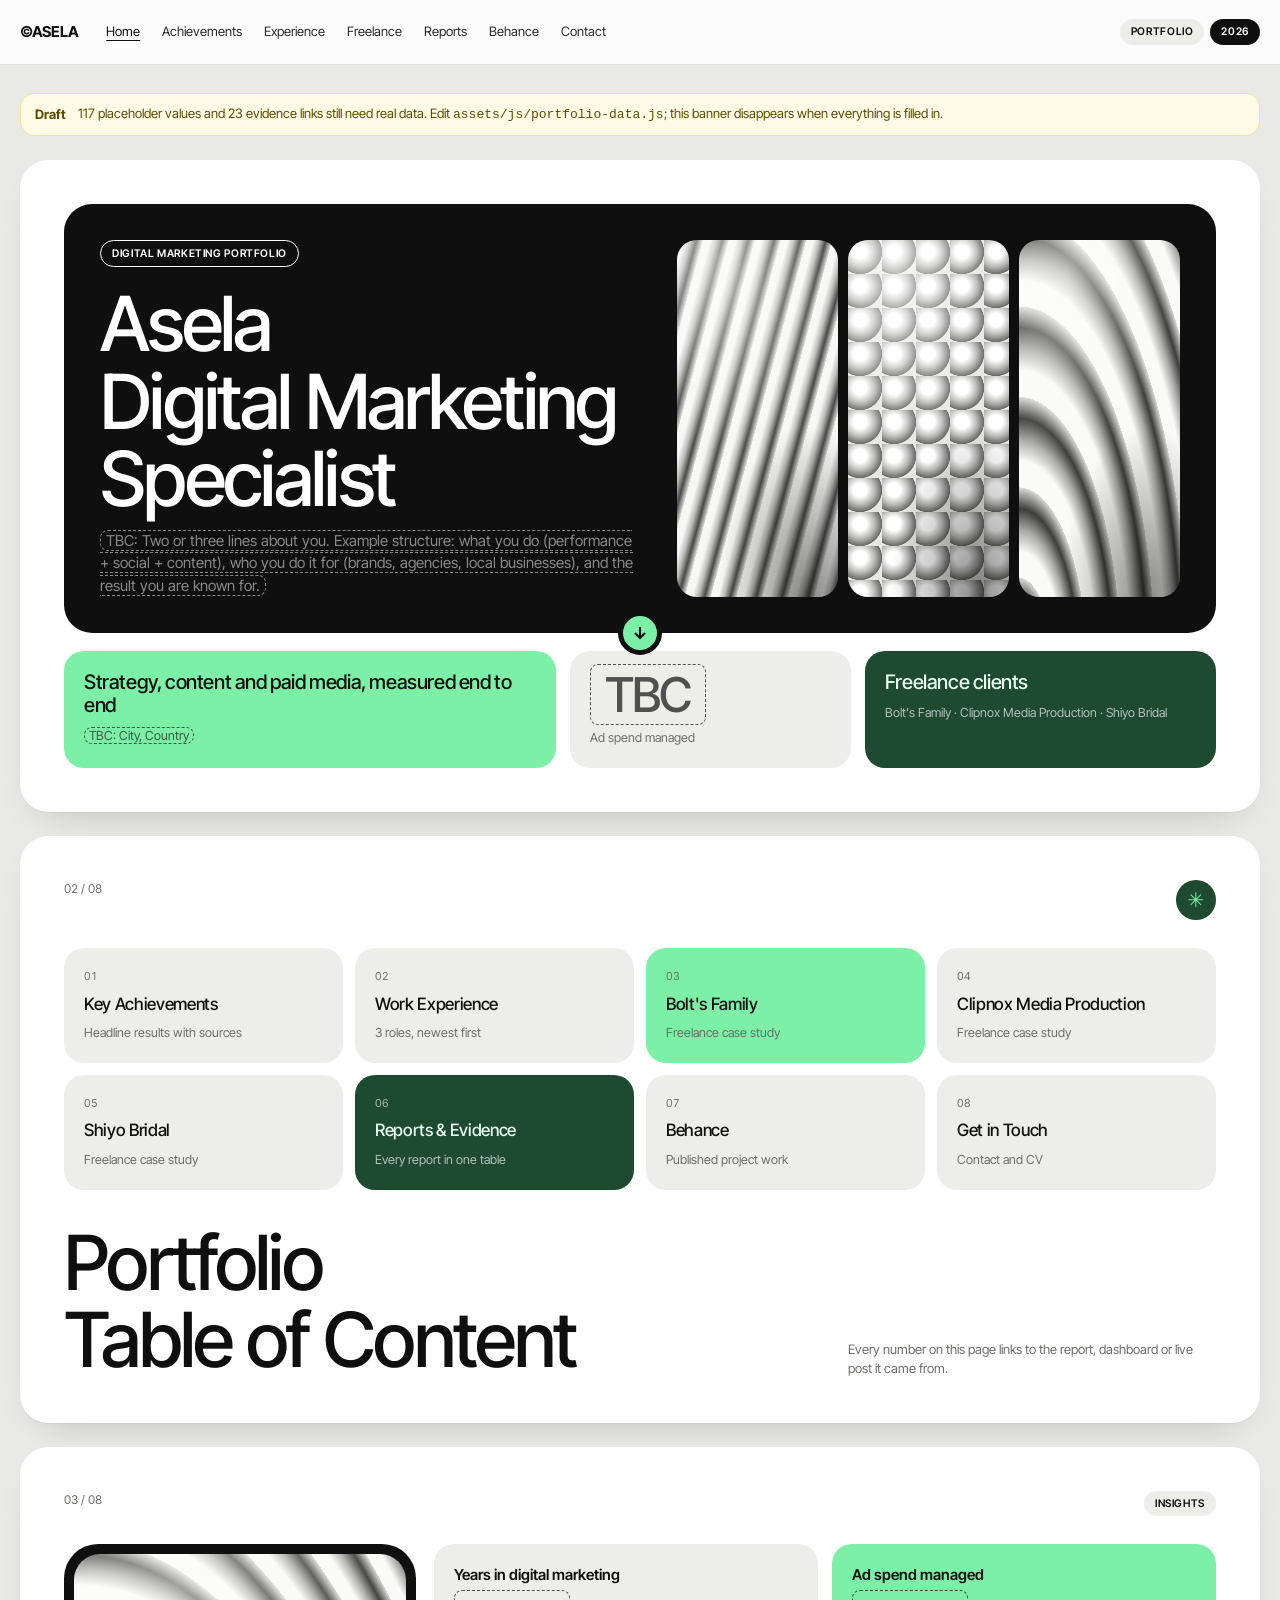
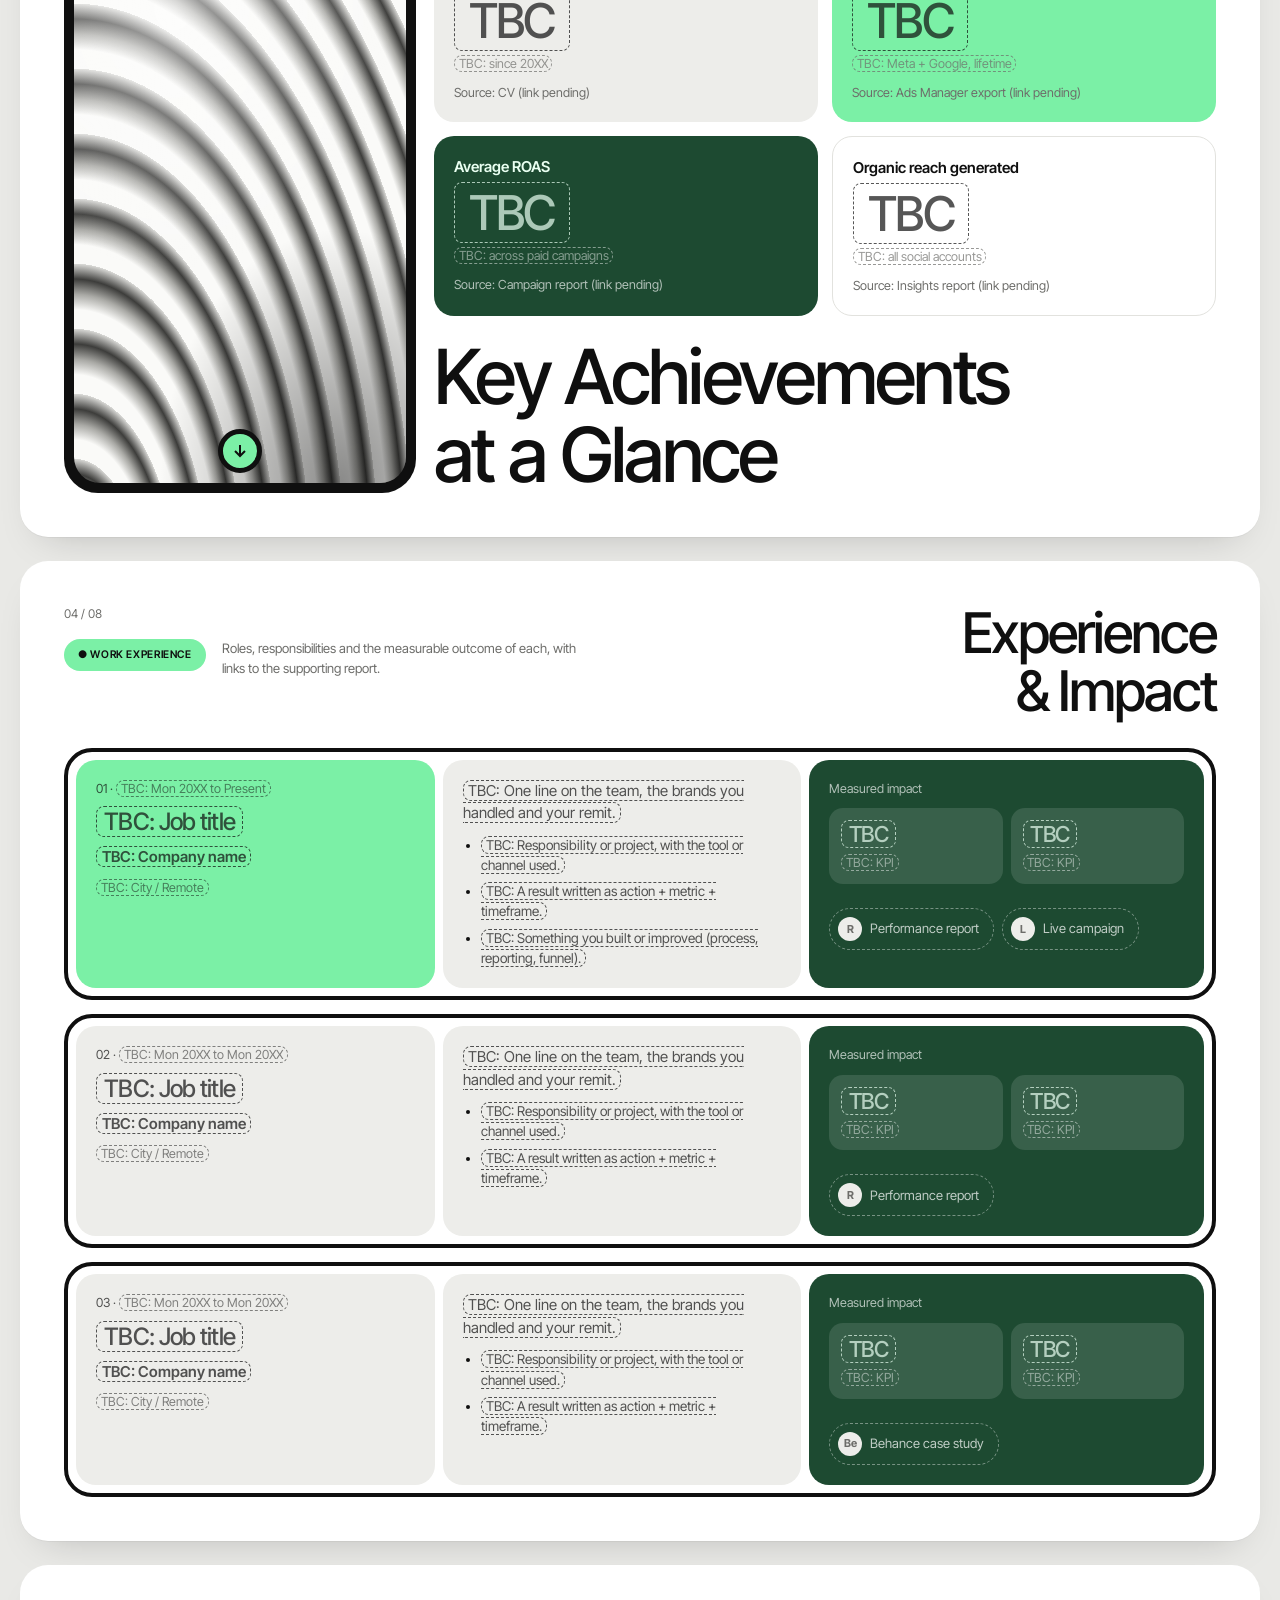
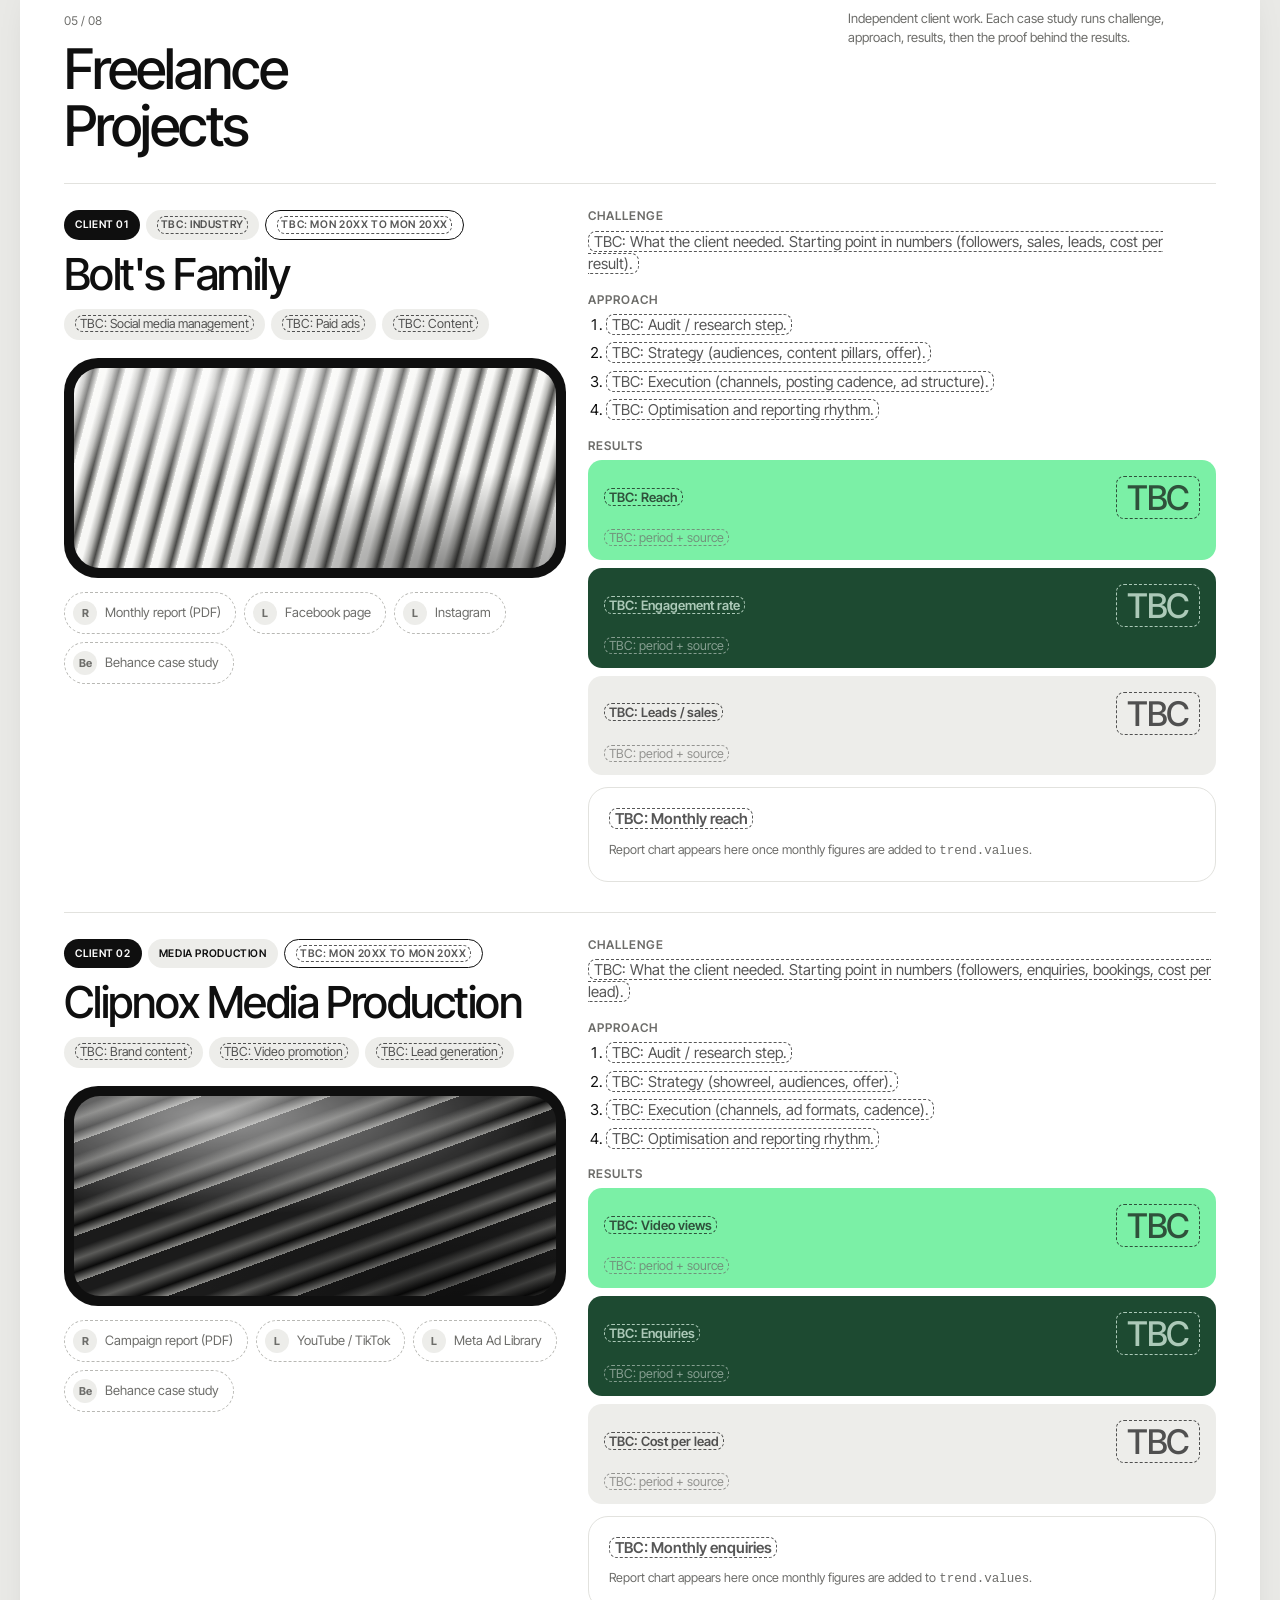
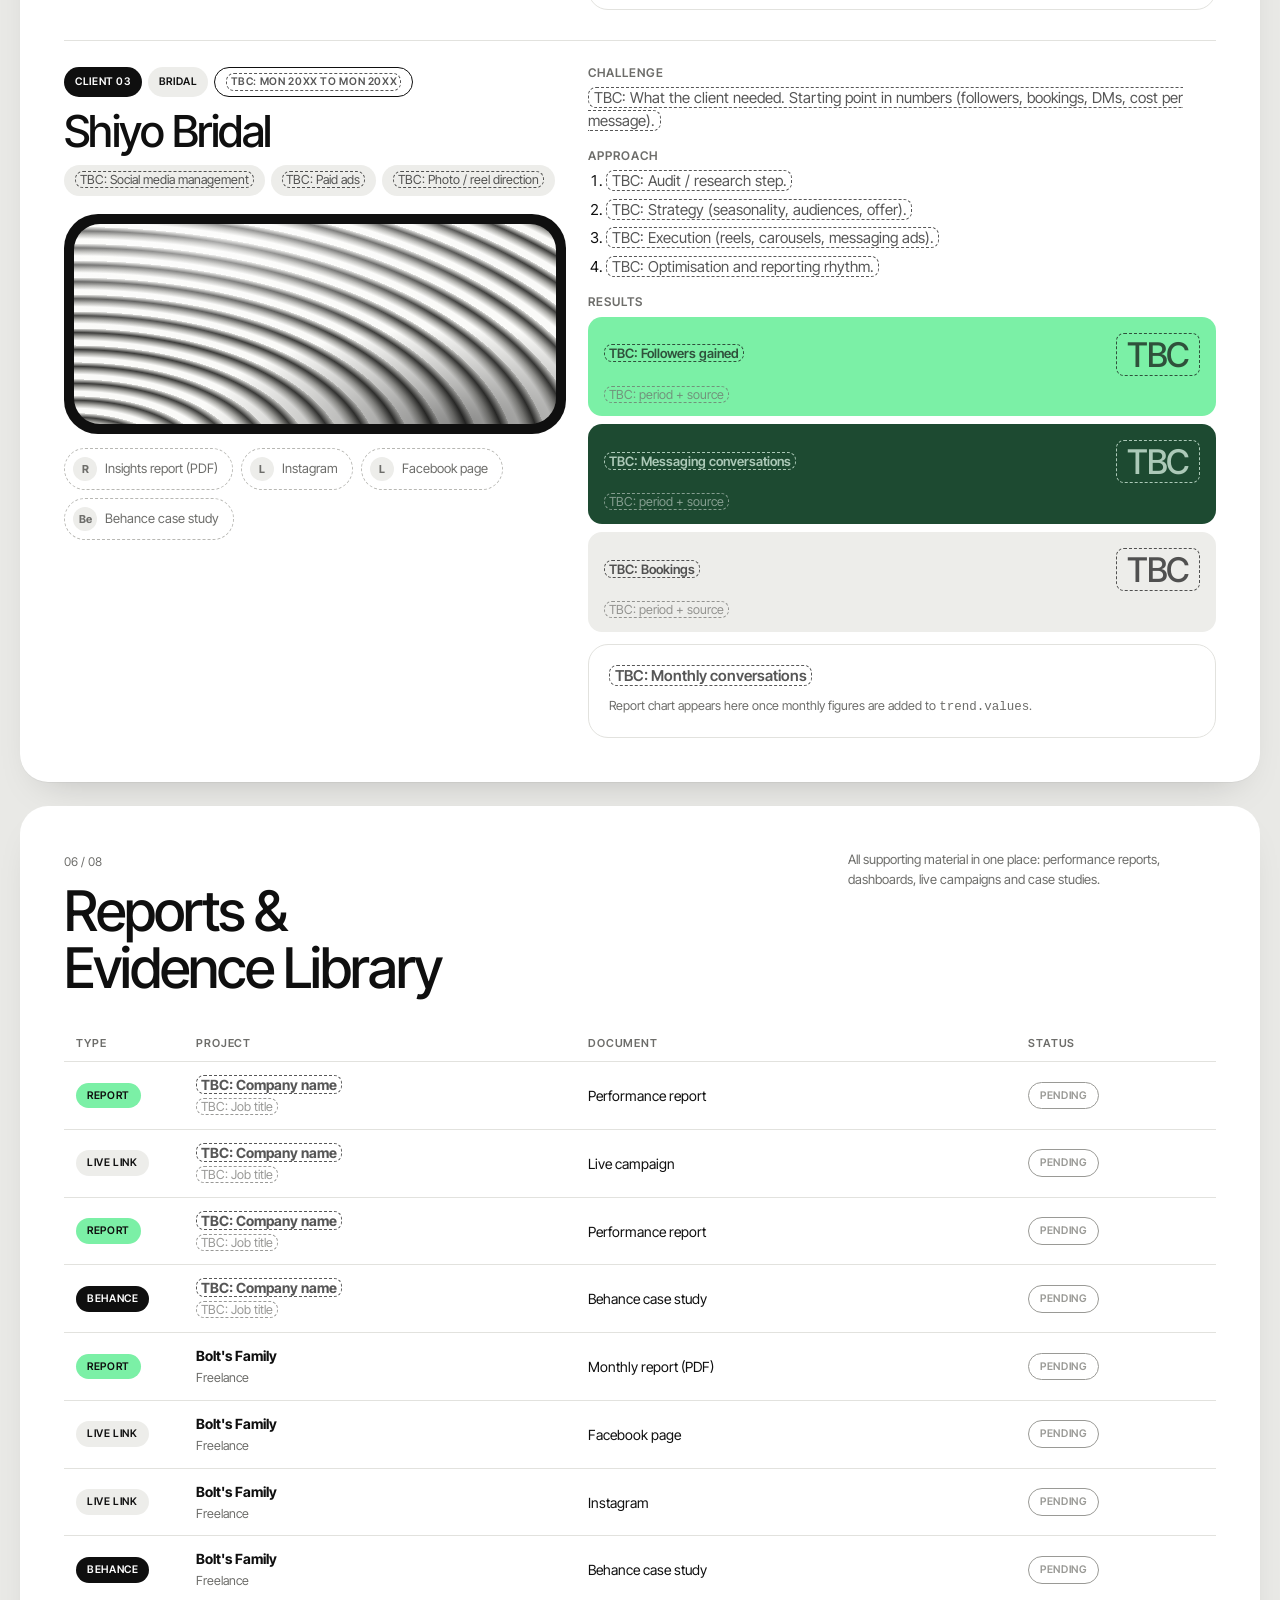
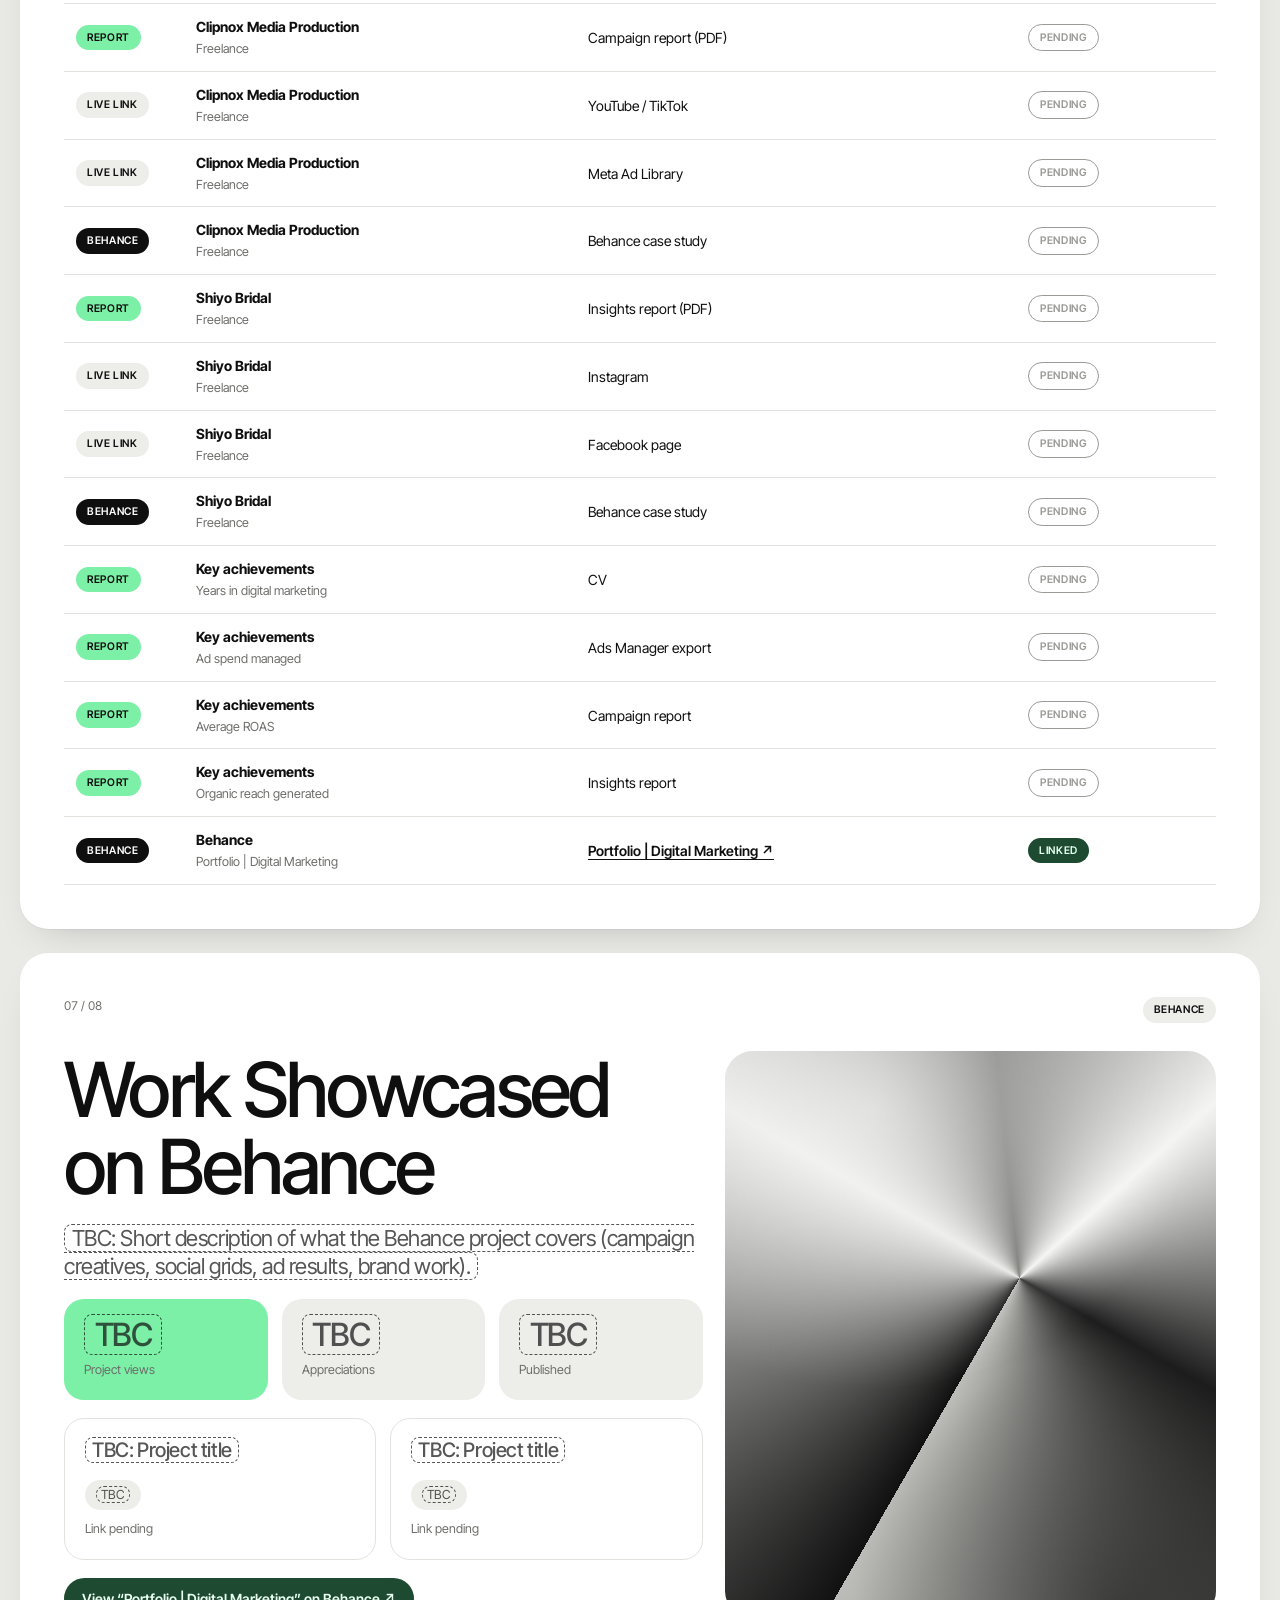
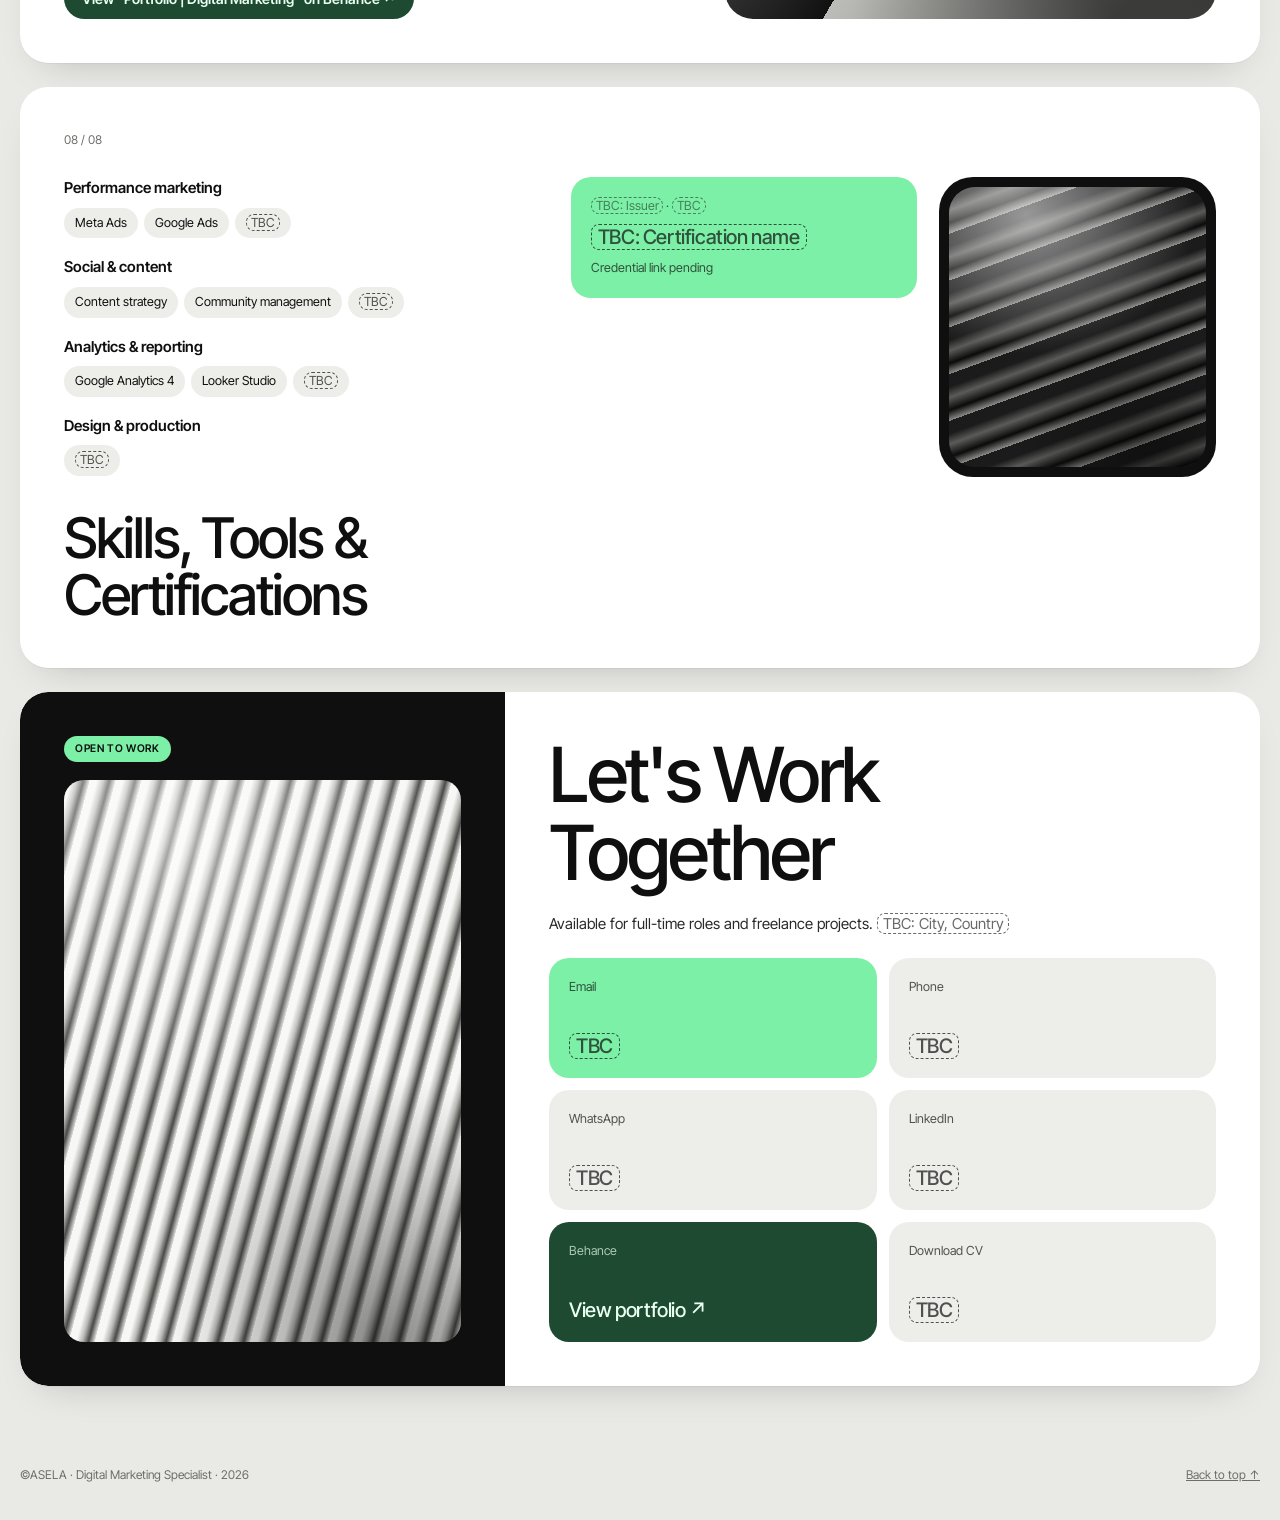
==== index.html @ ae51179c "Add digital marketing portfolio site One-page portfolio in the black/mint/forest slide-deck style: h" ====
<!doctype html>
<html lang="en">
<head>
  <meta charset="utf-8">
  <meta name="viewport" content="width=device-width, initial-scale=1">
  <title>Digital Marketing Portfolio</title>
  <meta name="description" content="Digital marketing portfolio: work experience, freelance case studies (Bolt's Family, Clipnox Media Production, Shiyo Bridal), reports and Behance work.">
  <link rel="preconnect" href="https://fonts.googleapis.com">
  <link rel="preconnect" href="https://fonts.gstatic.com" crossorigin>
  <link href="https://fonts.googleapis.com/css2?family=Inter+Tight:wght@400;500;600;700&display=swap" rel="stylesheet">
  <link rel="stylesheet" href="assets/css/style.css">
</head>
<body>
  <header class="topbar" id="topbar">
    <div class="wrap">
      <a class="brand" href="#home" data-bind="owner.brand">©ASELA</a>
      <nav class="nav" id="nav">
        <a href="#home">Home</a>
        <a href="#achievements">Achievements</a>
        <a href="#experience">Experience</a>
        <a href="#freelance">Freelance</a>
        <a href="#evidence">Reports</a>
        <a href="#behance">Behance</a>
        <a href="#contact">Contact</a>
      </nav>
      <div class="pills">
        <span class="pill">Portfolio</span>
        <span class="pill dark" data-bind="owner.year">2026</span>
      </div>
      <button class="menu-btn" id="menuBtn" aria-expanded="false" aria-controls="nav">Menu</button>
    </div>
  </header>

  <main class="wrap" id="app">
    <div class="data-note" id="dataNote" hidden></div>

    <!-- 01 Hero -->
    <section class="slide reveal" id="home">
      <div class="hero-panel">
        <div>
          <span class="pill outline" style="color:#fff">Digital marketing portfolio</span>
          <h1 class="display" id="heroTitle">Digital Marketing Portfolio</h1>
          <p class="lead" id="heroSummary"></p>
        </div>
        <div class="hero-art" aria-hidden="true">
          <div class="art art-ribs"></div>
          <div class="art art-dots"></div>
          <div class="art art-wave"></div>
        </div>
        <a class="round-btn hero-dl" href="#toc" aria-label="Jump to contents">
          <svg viewBox="0 0 16 16" fill="none" stroke="currentColor" stroke-width="2"><path d="M8 2v11M3 8l5 5 5-5"/></svg>
        </a>
      </div>
      <div class="hero-row" id="heroRow"></div>
    </section>

    <!-- 02 Contents -->
    <section class="slide reveal" id="toc">
      <div class="slide-head">
        <span class="slide-num">02 / 08</span>
        <span class="star" aria-hidden="true">✳</span>
      </div>
      <div class="toc" id="tocGrid"></div>
      <div class="slide-head" style="margin:34px 0 0;align-items:flex-end">
        <h2 class="display">Portfolio<br>Table of Content</h2>
        <p class="kicker">Every number on this page links to the report, dashboard or live post it came from.</p>
      </div>
    </section>

    <!-- 03 Achievements -->
    <section class="slide reveal" id="achievements">
      <div class="slide-head"><span class="slide-num">03 / 08</span><span class="pill">Insights</span></div>
      <div class="achieve">
        <div class="phone">
          <div class="art art-wave"></div>
          <a class="round-btn" href="#evidence" aria-label="Go to reports">
            <svg viewBox="0 0 16 16" fill="none" stroke="currentColor" stroke-width="2"><path d="M8 2v11M3 8l5 5 5-5"/></svg>
          </a>
        </div>
        <div style="display:flex;flex-direction:column;gap:22px">
          <div class="grid cols-2" id="achieveGrid"></div>
          <h2 class="display">Key Achievements<br>at a Glance</h2>
        </div>
      </div>
    </section>

    <!-- 04 Experience -->
    <section class="slide reveal" id="experience">
      <div class="slide-head">
        <div style="display:flex;gap:16px;align-items:flex-start;flex-wrap:wrap">
          <span class="slide-num" style="width:100%">04 / 08</span>
          <span class="pill mint" style="padding:8px 14px">● Work Experience</span>
          <p class="kicker">Roles, responsibilities and the measurable outcome of each, with links to the supporting report.</p>
        </div>
        <h2 class="title" style="text-align:right">Experience<br>&amp; Impact</h2>
      </div>
      <div class="exp-list" id="expList"></div>
    </section>

    <!-- 05 Freelance -->
    <section class="slide reveal" id="freelance">
      <div class="slide-head">
        <div>
          <span class="slide-num">05 / 08</span>
          <h2 class="title" style="margin-top:10px">Freelance<br>Projects</h2>
        </div>
        <p class="kicker">Independent client work. Each case study runs challenge, approach, results, then the proof behind the results.</p>
      </div>
      <div id="caseList"></div>
    </section>

    <!-- 06 Reports & evidence -->
    <section class="slide reveal" id="evidence">
      <div class="slide-head">
        <div>
          <span class="slide-num">06 / 08</span>
          <h2 class="title" style="margin-top:10px">Reports &amp;<br>Evidence Library</h2>
        </div>
        <p class="kicker">All supporting material in one place: performance reports, dashboards, live campaigns and case studies.</p>
      </div>
      <div class="table-scroll">
        <table class="evidence-table">
          <thead><tr><th class="type">Type</th><th>Project</th><th>Document</th><th>Status</th></tr></thead>
          <tbody id="evidenceRows"></tbody>
        </table>
      </div>
    </section>

    <!-- 07 Behance -->
    <section class="slide reveal" id="behance">
      <div class="slide-head"><span class="slide-num">07 / 08</span><span class="pill">Behance</span></div>
      <div class="behance">
        <div style="display:flex;flex-direction:column;gap:18px;justify-content:space-between">
          <h2 class="display" id="behanceTitle">Work Showcased on Behance</h2>
          <p class="quote" id="behanceBlurb"></p>
          <div class="grid cols-3" id="behanceStats"></div>
          <div id="behanceMore" class="grid cols-2"></div>
          <div><a class="behance-cta" id="behanceCta" target="_blank" rel="noopener">View project on Behance ↗</a></div>
        </div>
        <div class="art art-fold" aria-hidden="true"></div>
      </div>
    </section>

    <!-- 08 Skills -->
    <section class="slide reveal" id="skills">
      <div class="slide-head"><span class="slide-num">08 / 08</span></div>
      <div class="skills-layout">
        <div>
          <div id="skillGroups"></div>
          <h2 class="title" style="margin-top:34px">Skills, Tools &amp;<br>Certifications</h2>
        </div>
        <div id="certList" class="grid"></div>
        <div class="phone"><div class="art art-dark"></div></div>
      </div>
    </section>

    <!-- Contact -->
    <section class="slide contact reveal" id="contact">
      <div class="contact-side">
        <span class="pill mint" style="align-self:flex-start">Open to work</span>
        <div class="art art-ribs" aria-hidden="true"></div>
      </div>
      <div class="contact-main">
        <h2 class="display">Let's Work<br>Together</h2>
        <p class="lead" id="contactLead"></p>
        <div class="contact-links" id="contactLinks"></div>
      </div>
    </section>
  </main>

  <footer>
    <div class="wrap">
      <span id="footerName"></span>
      <a href="#home">Back to top ↑</a>
    </div>
  </footer>

  <script src="assets/js/portfolio-data.js"></script>
  <script src="assets/js/main.js"></script>
</body>
</html>
---- assets/css/style.css ----
/* Design tokens taken from the reference deck: white canvas, near-black panels,
   mint + forest green accents, soft grey tiles, grotesk type. */
:root {
  --canvas: #e9e9e6;
  --paper: #ffffff;
  --ink: #0f0f0f;
  --ink-soft: #2a2a2a;
  --muted: #6d6d6a;
  --line: #e2e2de;
  --tile: #ededea;
  --mint: #7bf0a6;
  --mint-soft: #c9f8da;
  --forest: #1d4a31;
  --forest-ink: #e9fff1;
  --radius-xl: 28px;
  --radius-lg: 20px;
  --radius-md: 14px;
  --shadow: 0 1px 0 rgba(0, 0, 0, .04), 0 18px 40px -24px rgba(0, 0, 0, .25);
  --font: "Inter Tight", "Inter", system-ui, -apple-system, "Segoe UI", sans-serif;
}

* { box-sizing: border-box; }
html { scroll-behavior: smooth; scroll-padding-top: 84px; }
body {
  margin: 0;
  background: var(--canvas);
  color: var(--ink);
  font-family: var(--font);
  font-size: 15px;
  line-height: 1.5;
  -webkit-font-smoothing: antialiased;
}
a { color: inherit; }
img { max-width: 100%; display: block; }
h1, h2, h3, h4 { margin: 0; font-weight: 500; letter-spacing: -0.035em; line-height: 1.02; }
p { margin: 0; }

.wrap { width: min(1240px, 100% - 32px); margin-inline: auto; }

/* ---------- Top bar (mirrors the slide header) ---------- */
.topbar {
  position: sticky; top: 0; z-index: 50;
  background: rgba(255, 255, 255, .86);
  backdrop-filter: saturate(1.4) blur(12px);
  border-bottom: 1px solid var(--line);
}
.topbar .wrap { display: flex; align-items: center; gap: 28px; height: 64px; }
.brand { font-weight: 700; letter-spacing: -0.02em; text-decoration: none; font-size: 15px; }
.nav { display: flex; gap: 22px; font-size: 13px; }
.nav a { text-decoration: none; color: var(--ink-soft); }
.nav a:hover, .nav a.active { color: var(--ink); text-decoration: underline; text-underline-offset: 4px; }
.topbar .pills { margin-left: auto; display: flex; gap: 6px; }
.menu-btn { display: none; margin-left: auto; border: 0; background: var(--ink); color: #fff; border-radius: 999px; padding: 8px 14px; font: inherit; font-size: 13px; }

.pill {
  display: inline-flex; align-items: center; gap: 6px;
  border-radius: 999px; padding: 5px 11px;
  font-size: 10.5px; font-weight: 600; letter-spacing: .06em; text-transform: uppercase;
  background: var(--tile); color: var(--ink);
  white-space: nowrap;
}
.pill.dark { background: var(--ink); color: #fff; }
.pill.mint { background: var(--mint); }
.pill.forest { background: var(--forest); color: var(--forest-ink); }
.pill.outline { background: transparent; border: 1px solid currentColor; }

/* ---------- Slide sections ---------- */
main { padding: 28px 0 60px; display: grid; gap: 24px; }
.slide {
  background: var(--paper);
  border-radius: var(--radius-xl);
  box-shadow: var(--shadow);
  padding: clamp(22px, 4vw, 44px);
  position: relative;
  overflow: hidden;
}
.slide-head { display: flex; align-items: flex-start; justify-content: space-between; gap: 20px; margin-bottom: 28px; flex-wrap: wrap; }
.slide-num { font-size: 12px; color: var(--muted); font-variant-numeric: tabular-nums; }
.display { font-size: clamp(38px, 6.2vw, 76px); }
.title { font-size: clamp(32px, 4.6vw, 56px); }
.kicker { font-size: 13px; color: var(--muted); max-width: 46ch; }
.lead { font-size: 15px; color: var(--ink-soft); max-width: 60ch; }
.small { font-size: 12.5px; color: var(--muted); }

.grid { display: grid; gap: 14px; }
.cols-2 { grid-template-columns: repeat(2, minmax(0, 1fr)); }
.cols-3 { grid-template-columns: repeat(3, minmax(0, 1fr)); }
.cols-4 { grid-template-columns: repeat(4, minmax(0, 1fr)); }

/* ---------- Cards ---------- */
.card {
  border-radius: var(--radius-lg);
  padding: 20px;
  background: var(--tile);
  display: flex; flex-direction: column; gap: 10px;
  min-width: 0;
}
.card.mint { background: var(--mint); }
.card.forest { background: var(--forest); color: var(--forest-ink); }
.card.forest .small, .card.ink .small { color: rgba(255, 255, 255, .66); }
.card.ink { background: var(--ink); color: #fff; }
.card.line { background: transparent; border: 1px solid var(--line); }
.card h3 { font-size: 20px; letter-spacing: -0.02em; line-height: 1.15; }
.card .stat { font-size: clamp(34px, 4vw, 48px); letter-spacing: -0.04em; line-height: 1; font-weight: 500; }

.round-btn {
  width: 44px; height: 44px; border-radius: 50%;
  display: grid; place-items: center;
  background: var(--mint); color: var(--ink);
  border: 5px solid var(--ink);
  text-decoration: none; flex: none;
}
.round-btn svg { width: 16px; height: 16px; }
.star {
  width: 40px; height: 40px; border-radius: 50%;
  background: var(--forest); color: var(--mint);
  display: grid; place-items: center; font-size: 20px; flex: none;
}

/* ---------- Hero ---------- */
.hero-panel {
  background: var(--ink); color: #fff;
  border-radius: var(--radius-xl);
  padding: clamp(22px, 3.4vw, 36px);
  display: grid; grid-template-columns: 1.1fr 1fr; gap: 24px;
  position: relative;
}
.hero-panel .display { color: #fff; margin: 18px 0 12px; }
.hero-panel .lead { color: rgba(255, 255, 255, .72); }
.hero-art { display: grid; grid-template-columns: repeat(3, 1fr); gap: 10px; min-height: 260px; }
.hero-art .art { border-radius: var(--radius-lg); }
.hero-dl { position: absolute; left: 50%; bottom: -22px; transform: translateX(-50%); }
.hero-row { display: grid; grid-template-columns: 1.4fr .8fr 1fr; gap: 14px; margin-top: 18px; }

/* Abstract monochrome "3D" renders, drawn in CSS so no stock images are needed */
.art { position: relative; overflow: hidden; background: #cfcfcc; min-height: 120px; }
.art::after { content: ""; position: absolute; inset: 0; background: radial-gradient(120% 90% at 30% 10%, rgba(255,255,255,.55), transparent 55%), radial-gradient(90% 80% at 80% 100%, rgba(0,0,0,.45), transparent 60%); }
.art-ribs { background: repeating-linear-gradient(105deg, #f7f7f5 0 7px, #b9b9b6 13px, #4a4a48 19px, #dededb 25px); }
.art-dots { background-color: #e7e7e4; background-image: radial-gradient(circle at 35% 35%, #fff 0 22%, #bdbdb9 46%, #6b6b68 70%, transparent 72%); background-size: 34px 34px; }
.art-wave { background: repeating-radial-gradient(ellipse at 0% 120%, #fafaf8 0 10px, #a9a9a5 18px, #3d3d3b 26px, #d9d9d6 34px); }
.art-dark { background: repeating-linear-gradient(160deg, #1b1b1b 0 12px, #5b5b59 22px, #0b0b0b 34px, #8a8a87 44px); }
.art-fold { background: conic-gradient(from 210deg at 60% 40%, #111, #e8e8e5 25%, #6f6f6c 40%, #f4f4f2 55%, #1d1d1d 75%, #bcbcb8); }

/* ---------- Table of contents ---------- */
.toc { display: grid; grid-template-columns: repeat(4, minmax(0, 1fr)); gap: 12px; }
.toc a { text-decoration: none; }
.toc .card { min-height: 112px; transition: transform .2s ease, background .2s ease; }
.toc .card:hover { transform: translateY(-3px); background: var(--mint); }
.toc .card.forest:hover { background: var(--forest); }
.toc .time { font-size: 11px; color: var(--muted); font-variant-numeric: tabular-nums; }
.toc .card.forest .time { color: rgba(255,255,255,.6); }
.toc h3 { font-size: 17px; }

/* ---------- Achievements ---------- */
.achieve { display: grid; grid-template-columns: .9fr 2fr; gap: 18px; align-items: stretch; }
.phone {
  background: var(--ink); border-radius: 34px; padding: 10px; position: relative; min-height: 340px;
  display: flex;
}
.phone .art { flex: 1; border-radius: 26px; }
.phone .round-btn { position: absolute; left: 50%; bottom: 20px; transform: translateX(-50%); }

/* ---------- Experience timeline ---------- */
.exp-list { display: grid; gap: 14px; }
.exp {
  border: 4px solid var(--ink); border-radius: var(--radius-xl);
  padding: 8px; display: grid; grid-template-columns: 1fr 1fr 1.1fr; gap: 8px;
}
.exp > .card { border-radius: var(--radius-lg); }
.exp .role { font-size: 24px; letter-spacing: -0.03em; }
.exp ul { margin: 0; padding-left: 18px; display: grid; gap: 6px; font-size: 13.5px; }
.exp .metrics { display: grid; grid-template-columns: 1fr 1fr; gap: 8px; }
.exp .metric { background: rgba(255,255,255,.12); border-radius: var(--radius-md); padding: 10px 12px; }
.exp .metric b { display: block; font-size: 22px; font-weight: 500; letter-spacing: -0.03em; }

/* ---------- Freelance case studies ---------- */
.case { display: grid; grid-template-columns: 1fr 1.25fr; gap: 22px; padding-top: 26px; border-top: 1px solid var(--line); }
.case + .case { margin-top: 30px; }
.case-title { font-size: clamp(30px, 3.6vw, 44px); margin: 12px 0 10px; }
.case .tags { display: flex; flex-wrap: wrap; gap: 6px; margin-top: 12px; }
.case-block h4 { font-size: 12px; letter-spacing: .08em; text-transform: uppercase; color: var(--muted); font-weight: 600; margin-bottom: 8px; }
.case-block + .case-block { margin-top: 18px; }
.case-block ol { margin: 0; padding-left: 18px; display: grid; gap: 6px; }

/* Revenue-breakdown style KPI rows */
.kpis { display: grid; gap: 8px; }
.kpi {
  display: grid; grid-template-columns: 1fr auto; align-items: center; gap: 10px;
  border-radius: var(--radius-md); padding: 12px 16px;
  background: var(--tile);
}
.kpi:nth-child(3n+1) { background: var(--mint); }
.kpi:nth-child(3n+2) { background: var(--forest); color: var(--forest-ink); }
.kpi:nth-child(3n+2) .small { color: rgba(255,255,255,.66); }
.kpi .label { font-size: 13px; font-weight: 600; }
.kpi .value { font-size: clamp(24px, 3vw, 34px); letter-spacing: -0.04em; font-weight: 500; text-align: right; }
.kpi .small { grid-column: 1 / -1; margin-top: -4px; }

.chart-card { margin-top: 12px; }
.chart-card svg { width: 100%; height: auto; display: block; }
.chart-legend { display: flex; gap: 14px; font-size: 12px; color: var(--muted); }
.chart-legend i { display: inline-block; width: 10px; height: 10px; border-radius: 3px; margin-right: 6px; vertical-align: -1px; }

.quote { font-size: clamp(18px, 2vw, 22px); letter-spacing: -0.02em; line-height: 1.3; }

/* ---------- Evidence links ---------- */
.evidence { display: flex; flex-wrap: wrap; gap: 8px; margin-top: 14px; }
.ev {
  display: inline-flex; align-items: center; gap: 8px;
  border-radius: 999px; padding: 8px 14px 8px 8px;
  background: var(--ink); color: #fff; text-decoration: none; font-size: 13px;
}
.ev .ico { width: 24px; height: 24px; border-radius: 50%; background: var(--mint); color: var(--ink); display: grid; place-items: center; font-size: 11px; font-weight: 700; }
.ev:hover { background: var(--forest); }
.ev.pending { background: transparent; color: var(--muted); border: 1px dashed #b8b8b4; cursor: not-allowed; }
.ev.pending .ico { background: var(--tile); color: var(--muted); }
.card.forest .ev.pending, .card.ink .ev.pending { color: rgba(255, 255, 255, .72); border-color: rgba(255, 255, 255, .4); }

.evidence-table { width: 100%; border-collapse: collapse; font-size: 14px; }
.evidence-table th { text-align: left; font-size: 11px; letter-spacing: .08em; text-transform: uppercase; color: var(--muted); font-weight: 600; padding: 10px 12px; border-bottom: 1px solid var(--line); }
.evidence-table td { padding: 12px; border-bottom: 1px solid var(--line); vertical-align: middle; }
.evidence-table tr:hover td { background: #fafaf8; }
.evidence-table .type { width: 120px; }
.evidence-table a { font-weight: 600; text-underline-offset: 3px; }
.table-scroll { overflow-x: auto; }

/* ---------- Behance ---------- */
.behance { display: grid; grid-template-columns: 1.3fr 1fr; gap: 22px; align-items: stretch; }
.behance .art { border-radius: var(--radius-xl); min-height: 300px; }
.behance-cta { display: inline-flex; align-items: center; gap: 10px; background: var(--forest); color: var(--forest-ink); border-radius: 999px; padding: 10px 18px; text-decoration: none; font-weight: 600; font-size: 14px; }

/* ---------- Skills ---------- */
.skills-layout { display: grid; grid-template-columns: 1.4fr 1fr .8fr; gap: 22px; align-items: start; }
.skill-group + .skill-group { margin-top: 18px; }
.chips { display: flex; flex-wrap: wrap; gap: 6px; margin-top: 8px; }
.chip { font-size: 12.5px; padding: 6px 11px; border-radius: 999px; background: var(--tile); }
.skills-layout .phone { min-height: 300px; }

/* ---------- Contact ---------- */
.contact { display: grid; grid-template-columns: .9fr 1.4fr; gap: 0; padding: 0; }
.contact-side { background: var(--ink); color: #fff; padding: clamp(22px, 4vw, 44px); display: flex; flex-direction: column; gap: 18px; border-radius: var(--radius-xl) 0 0 var(--radius-xl); }
.contact-side .art { border-radius: var(--radius-lg); flex: 1; min-height: 220px; }
.contact-main { padding: clamp(22px, 4vw, 44px); display: flex; flex-direction: column; gap: 22px; }
.contact-links { display: grid; grid-template-columns: repeat(2, minmax(0, 1fr)); gap: 12px; }
.contact-links a { text-decoration: none; }
.contact-links .card { min-height: 120px; justify-content: space-between; }
.contact-links .card:hover { outline: 2px solid var(--ink); }

/* ---------- Pending data marker ---------- */
.tbc {
  border: 1px dashed currentColor; border-radius: 8px; padding: 0 .3em;
  opacity: .7;
}
.data-note {
  display: flex; gap: 12px; align-items: center;
  background: #fffbe6; border: 1px solid #f1e3a3; color: #5d4d00;
  border-radius: var(--radius-md); padding: 10px 14px; font-size: 13px;
}
.data-note[hidden] { display: none; }

footer { padding: 20px 0 40px; font-size: 12px; color: var(--muted); }
footer .wrap { display: flex; justify-content: space-between; gap: 12px; flex-wrap: wrap; }

/* ---------- Reveal on scroll ---------- */
.reveal { opacity: 0; transform: translateY(14px); transition: opacity .6s ease, transform .6s ease; }
.reveal.in { opacity: 1; transform: none; }
@media (prefers-reduced-motion: reduce) {
  html { scroll-behavior: auto; }
  .reveal { opacity: 1; transform: none; transition: none; }
}

/* ---------- Responsive ---------- */
@media (max-width: 1020px) {
  .toc { grid-template-columns: repeat(2, minmax(0, 1fr)); }
  .cols-4 { grid-template-columns: repeat(2, minmax(0, 1fr)); }
  .exp { grid-template-columns: 1fr 1fr; }
  .exp > .card:last-child { grid-column: 1 / -1; }
  .skills-layout { grid-template-columns: 1fr 1fr; }
  .skills-layout .phone { display: none; }
}
@media (max-width: 820px) {
  .nav, .topbar .pills { display: none; }
  .menu-btn { display: inline-block; }
  .topbar.open .nav {
    display: flex; flex-direction: column; gap: 14px;
    position: absolute; top: 64px; left: 0; right: 0;
    background: #fff; padding: 18px 16px; border-bottom: 1px solid var(--line);
  }
  .hero-panel, .achieve, .case, .behance, .contact, .skills-layout { grid-template-columns: 1fr; }
  .hero-art { min-height: 180px; }
  .hero-row { grid-template-columns: 1fr; }
  .cols-2, .cols-3 { grid-template-columns: 1fr; }
  .exp { grid-template-columns: 1fr; }
  .phone { min-height: 220px; }
  .contact-side { border-radius: var(--radius-xl) var(--radius-xl) 0 0; }
  .contact-links { grid-template-columns: 1fr; }
}
@media (max-width: 520px) {
  .toc, .cols-4 { grid-template-columns: 1fr; }
  .exp .metrics { grid-template-columns: 1fr 1fr; }
}

@media print {
  body { background: #fff; }
  .topbar, .data-note { display: none; }
  .slide { box-shadow: none; break-inside: avoid; border: 1px solid var(--line); }
  .reveal { opacity: 1; transform: none; }
}
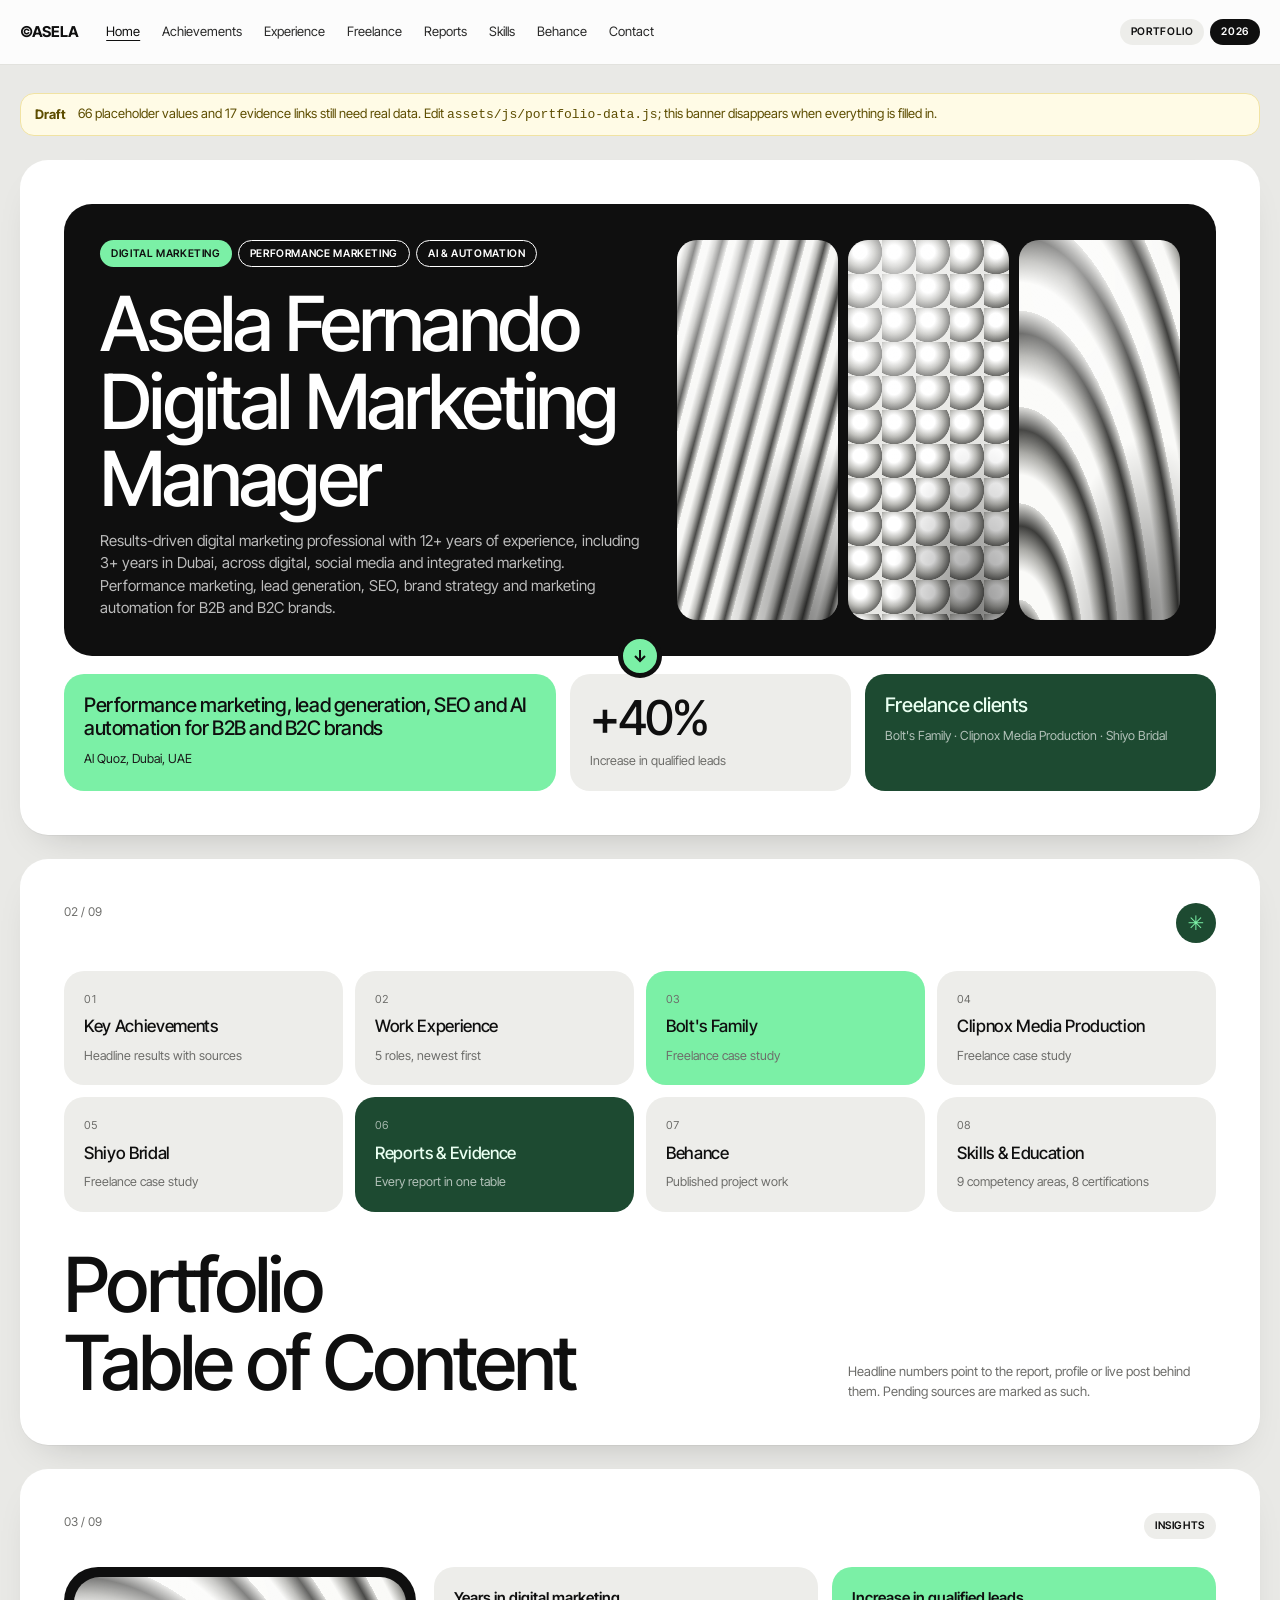
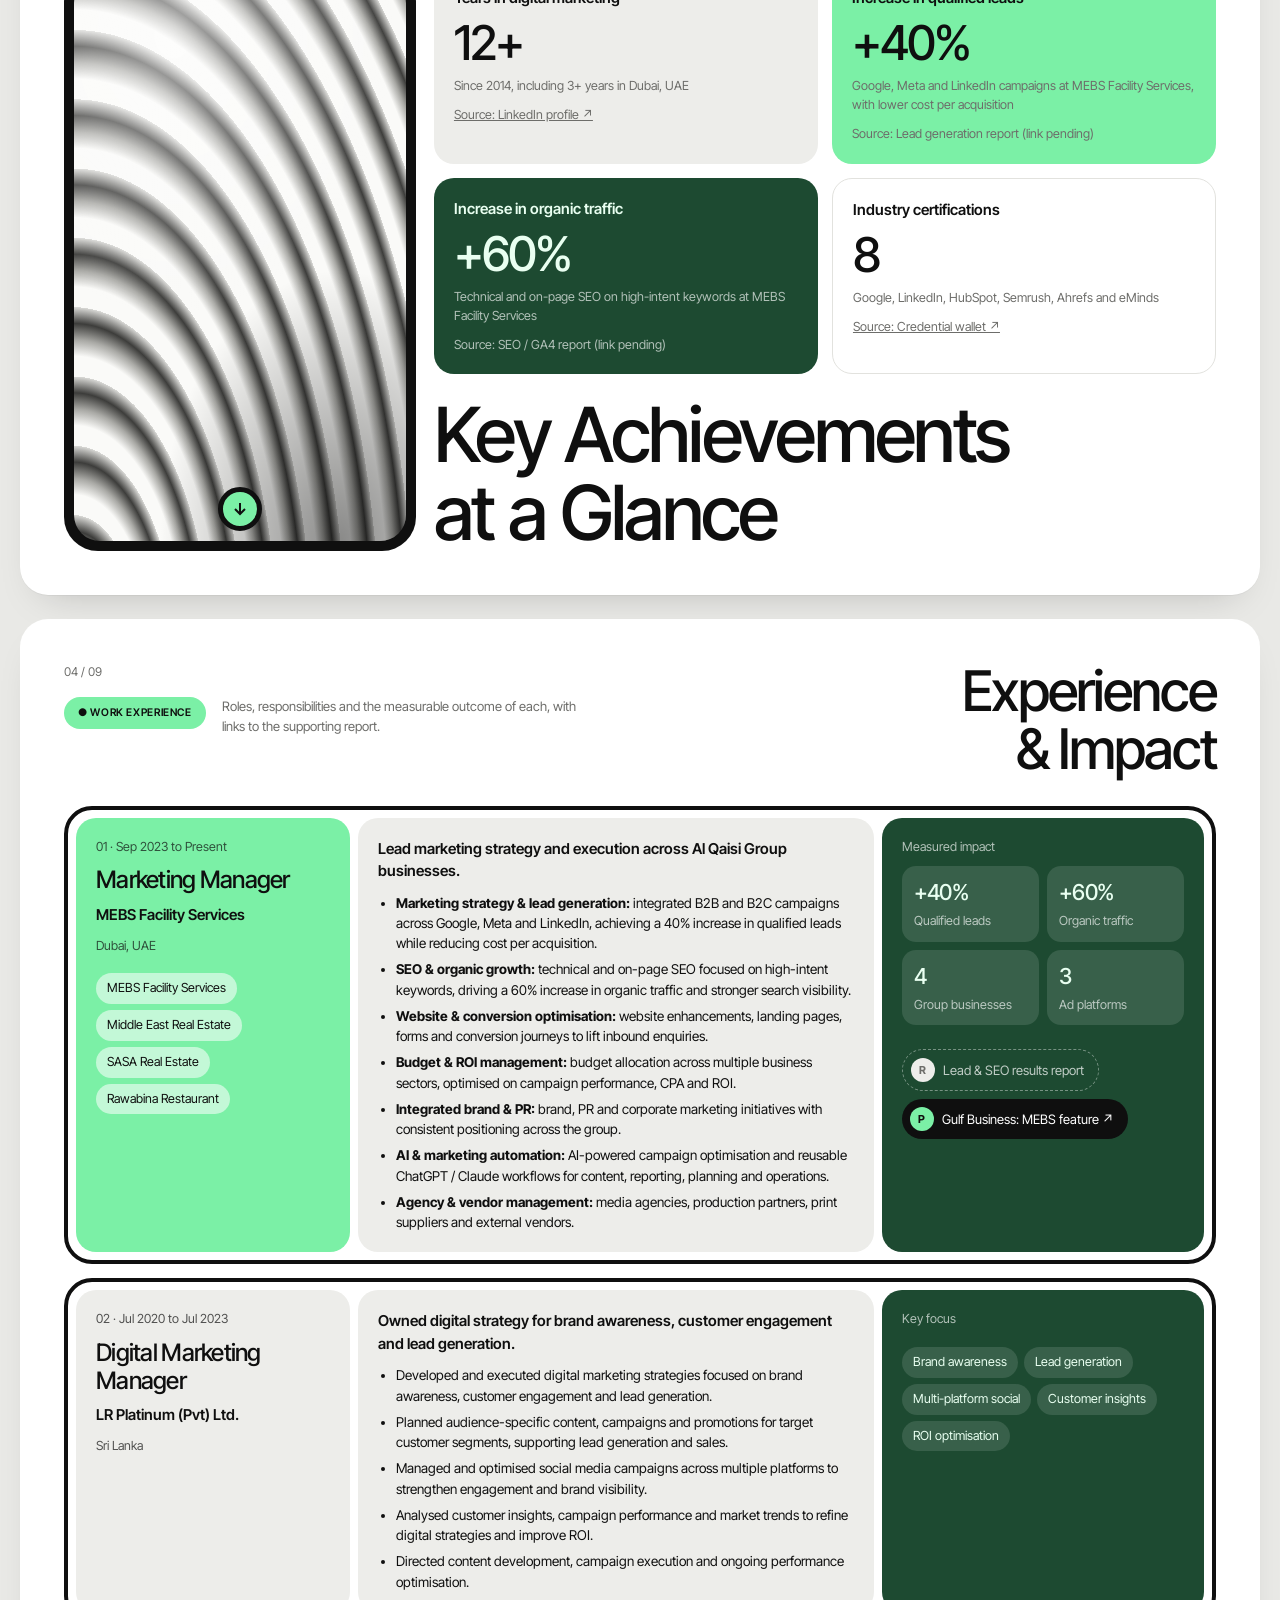
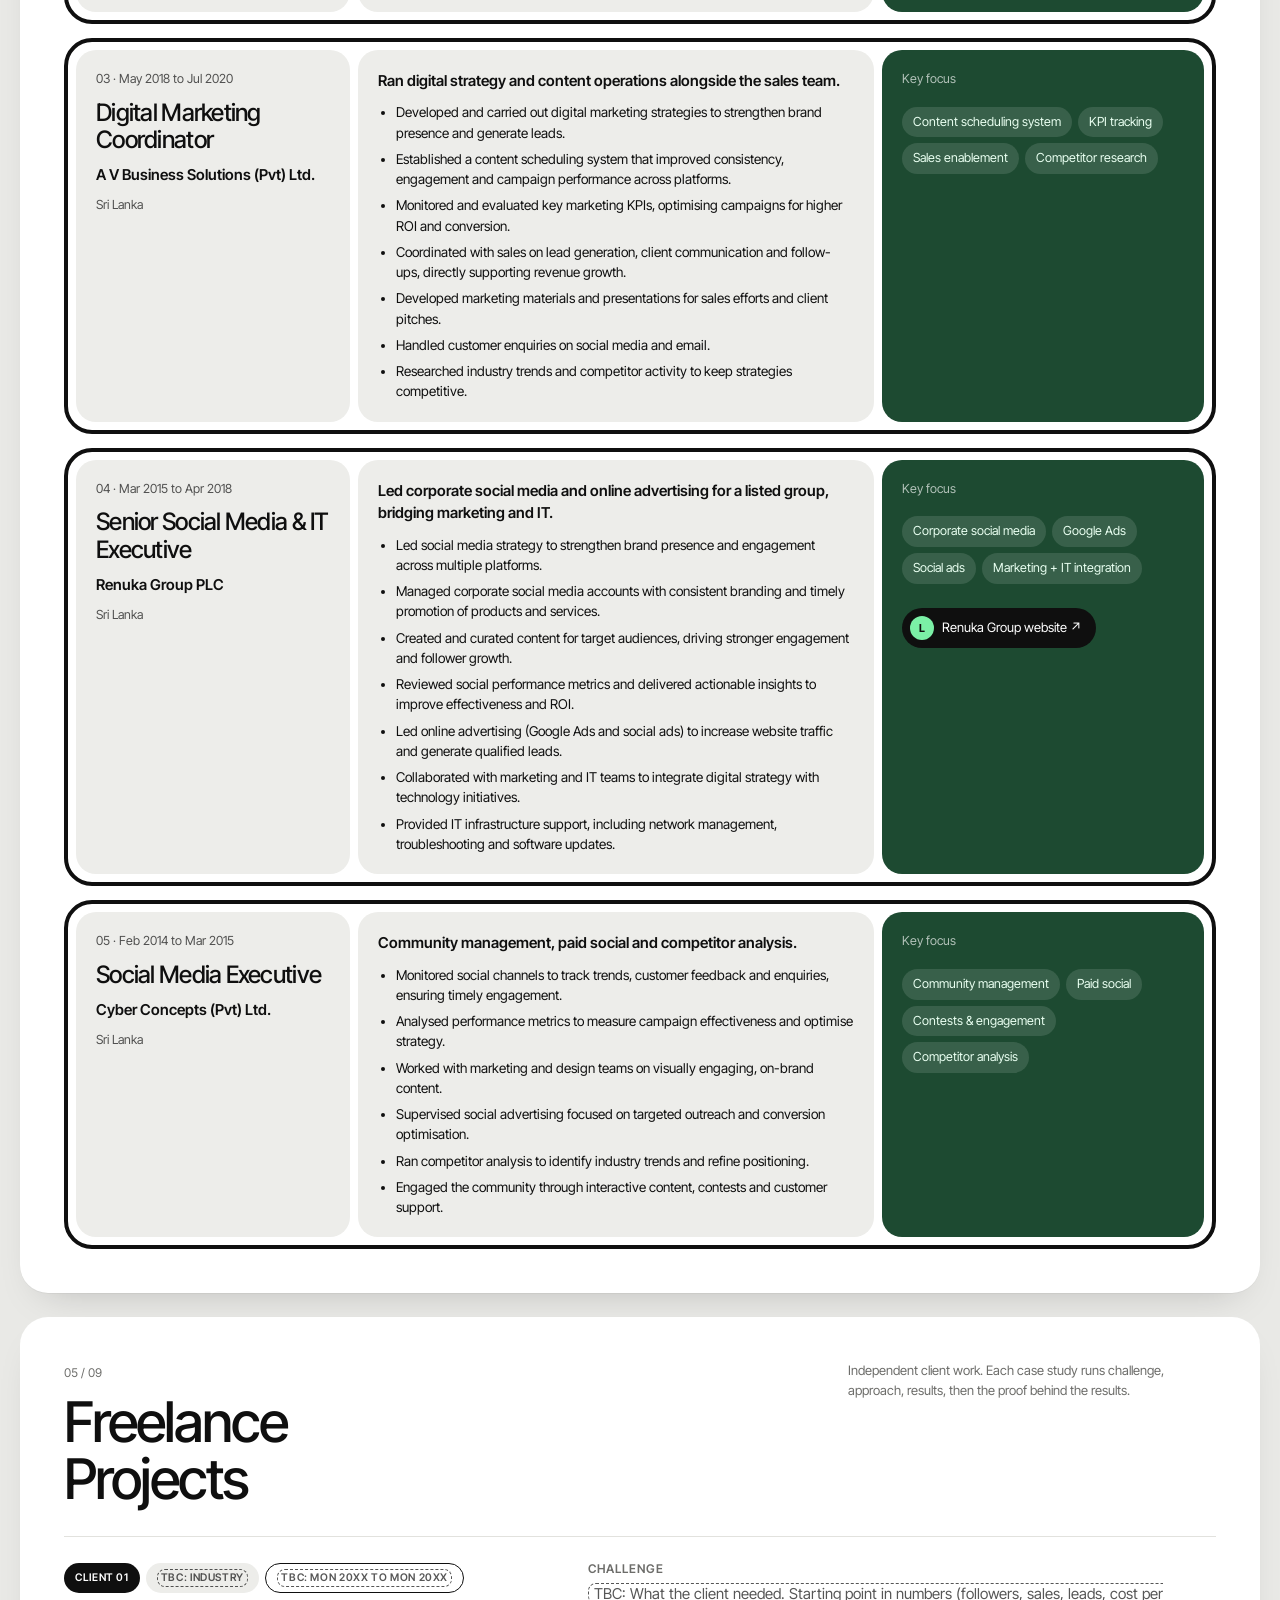
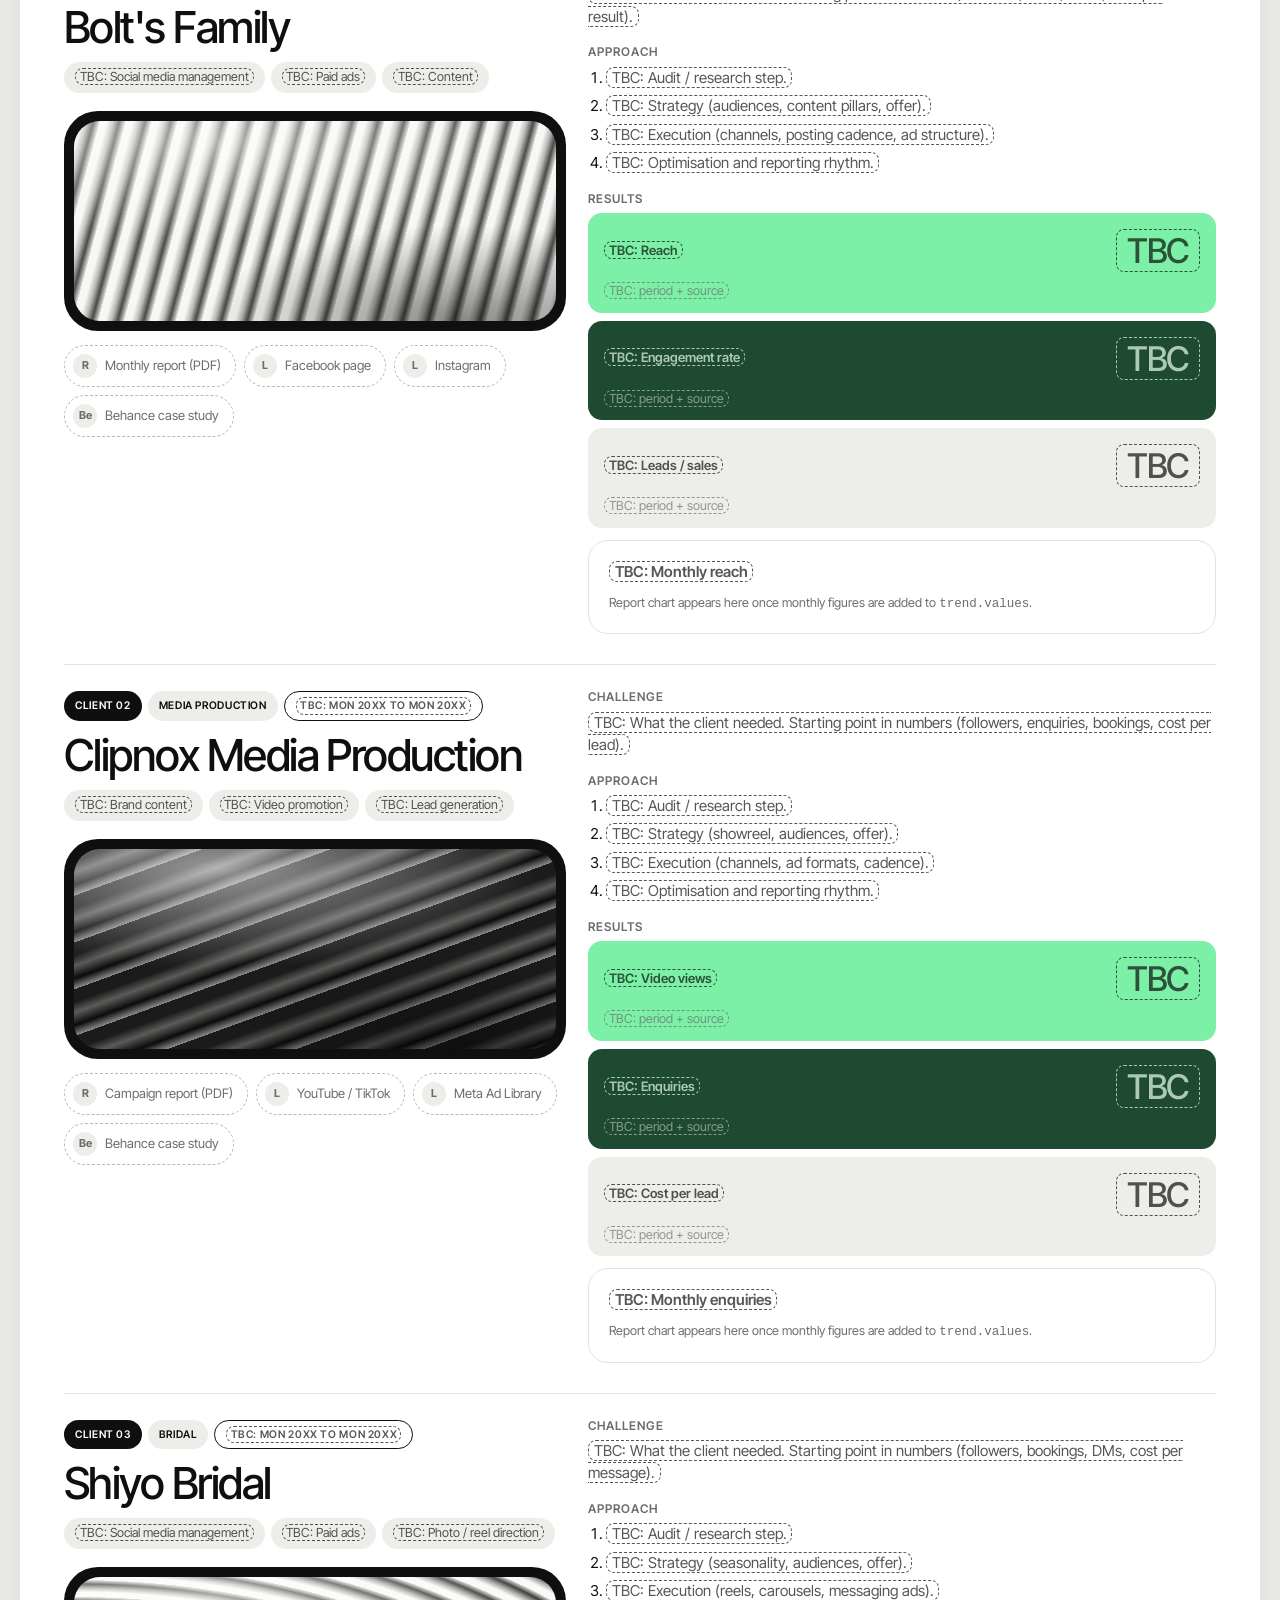
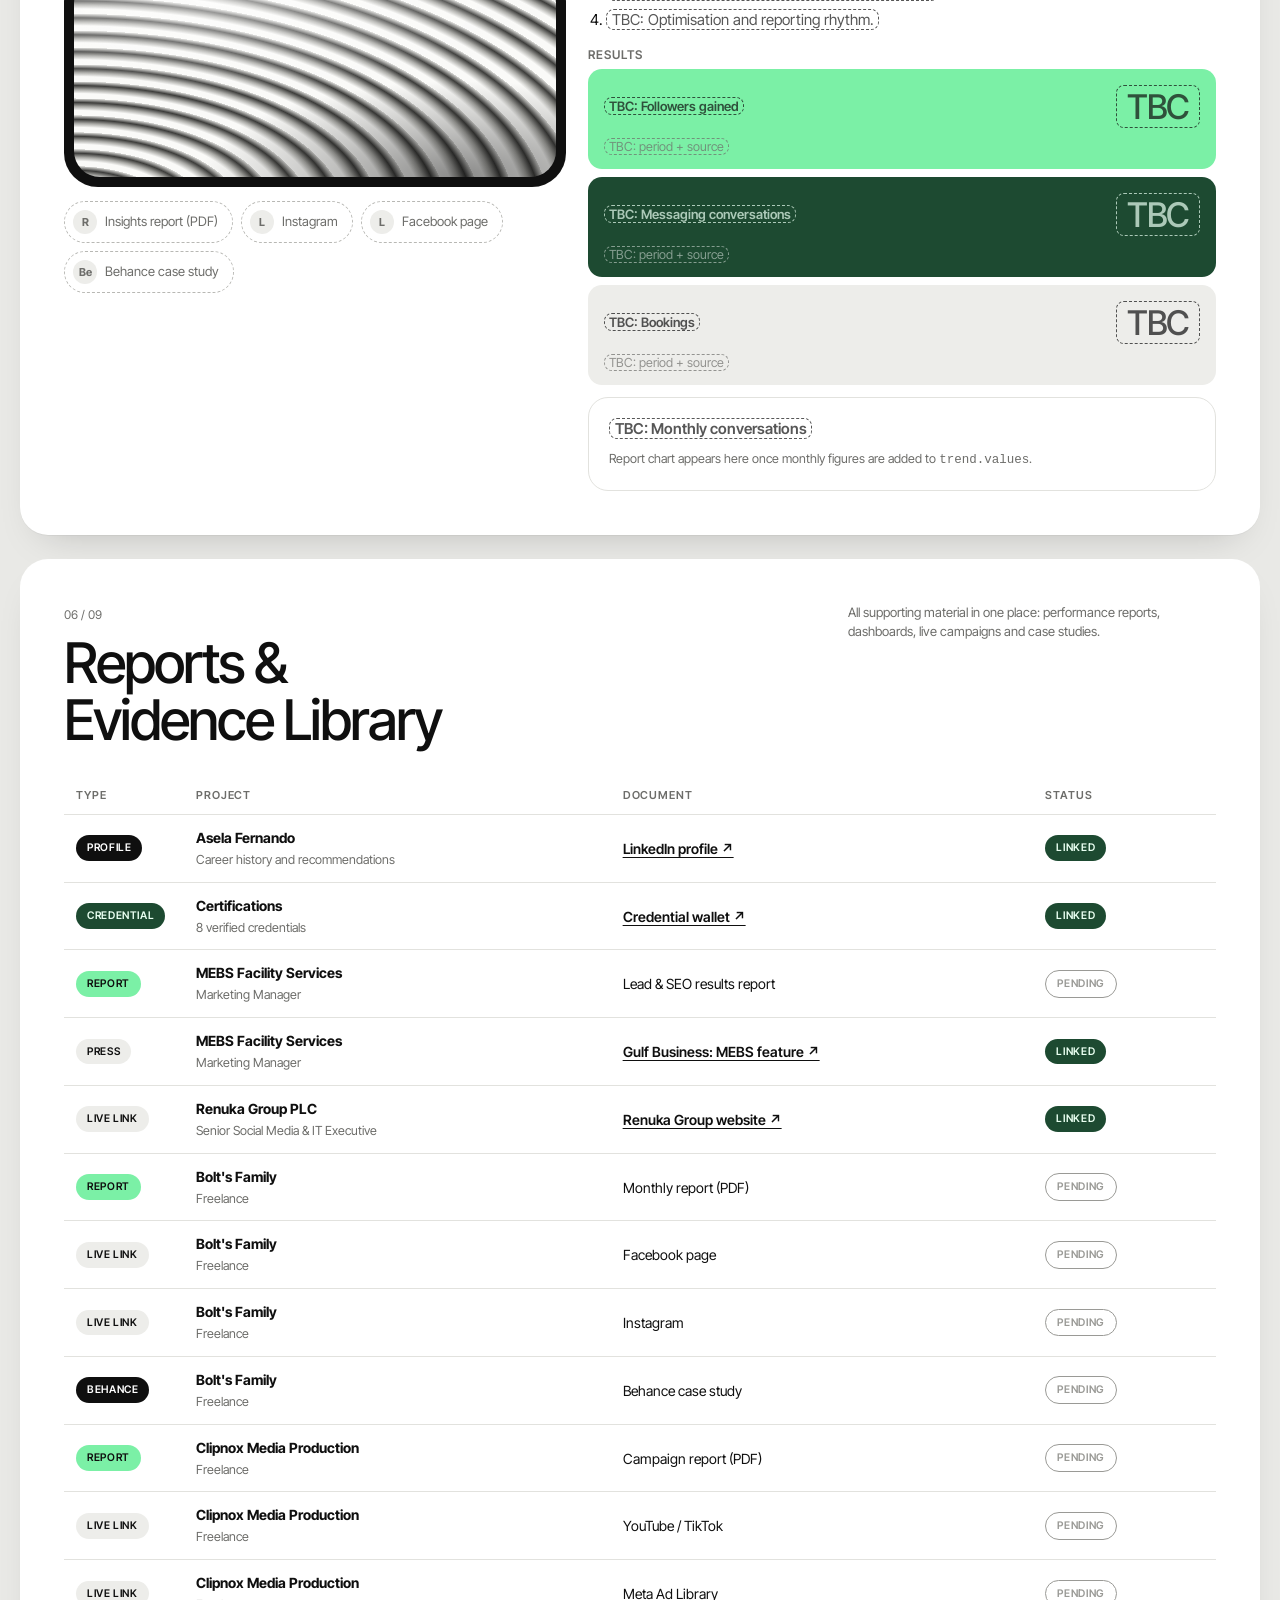
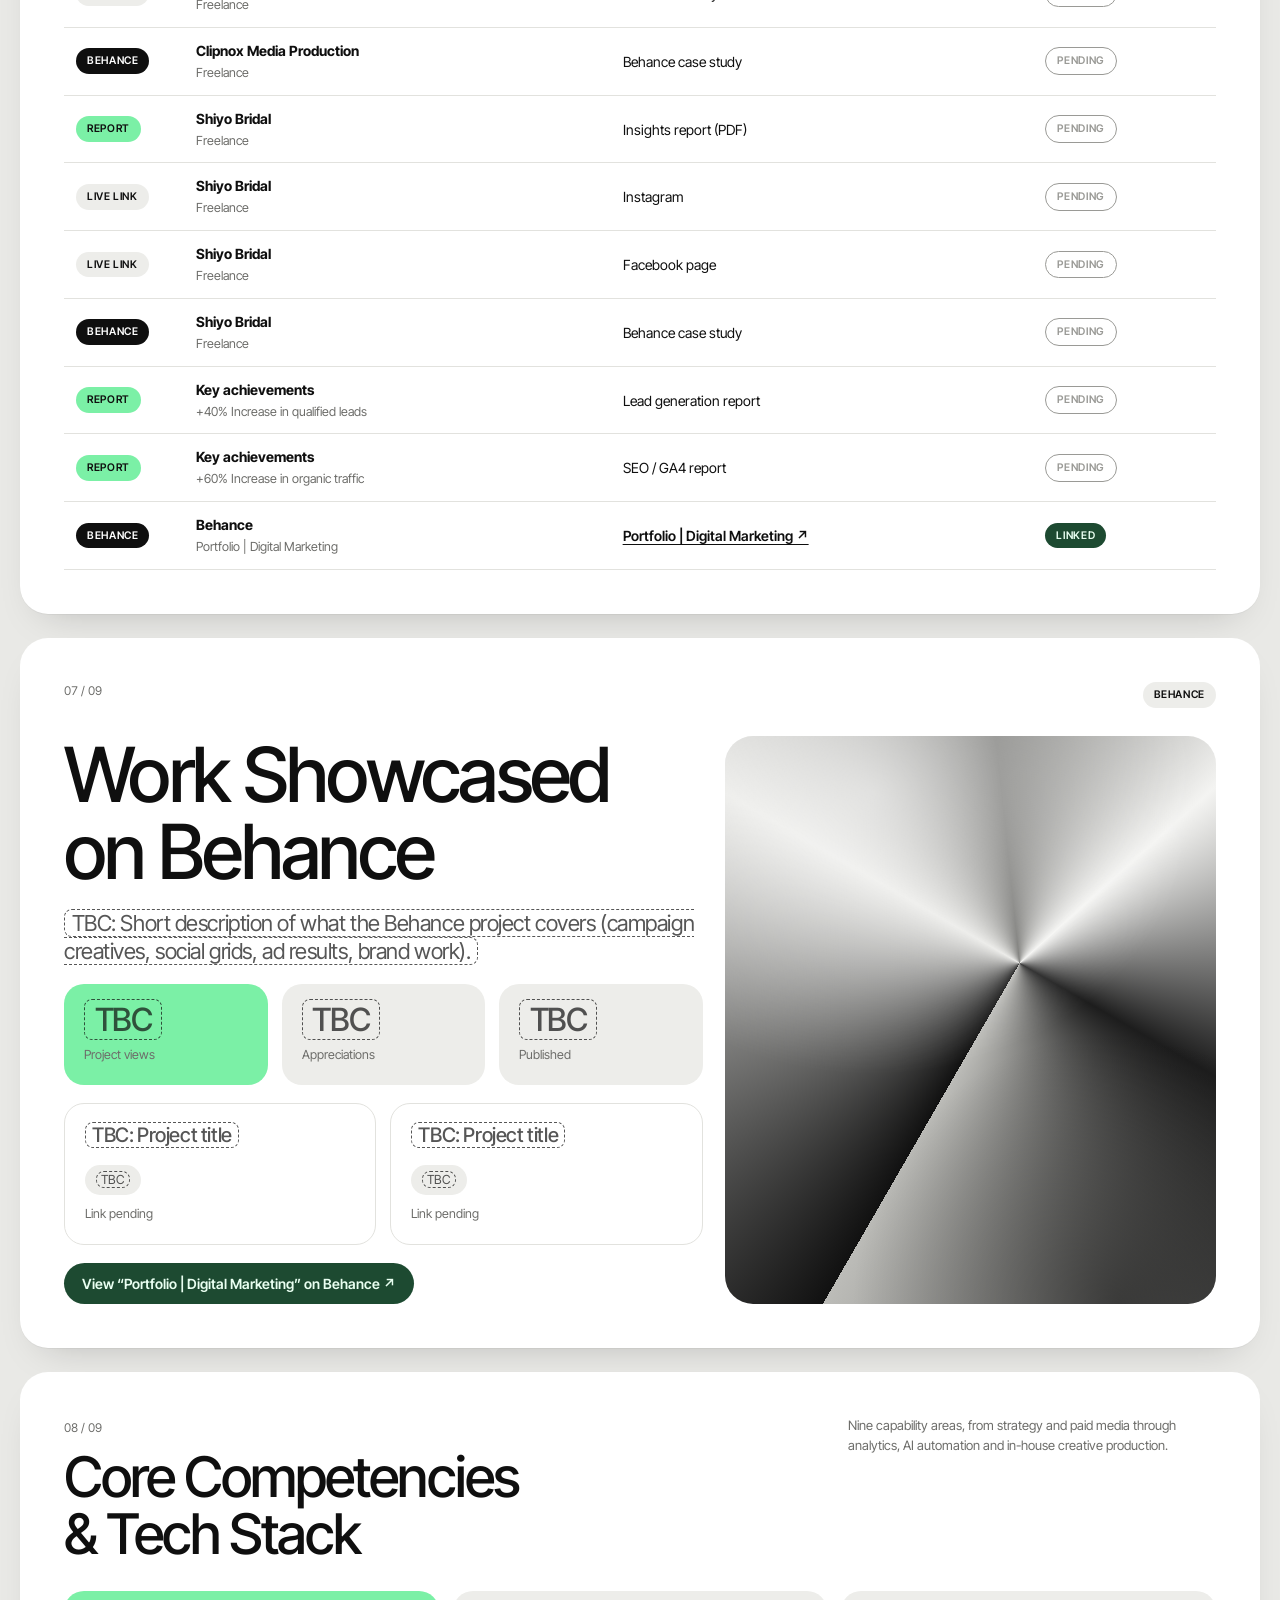
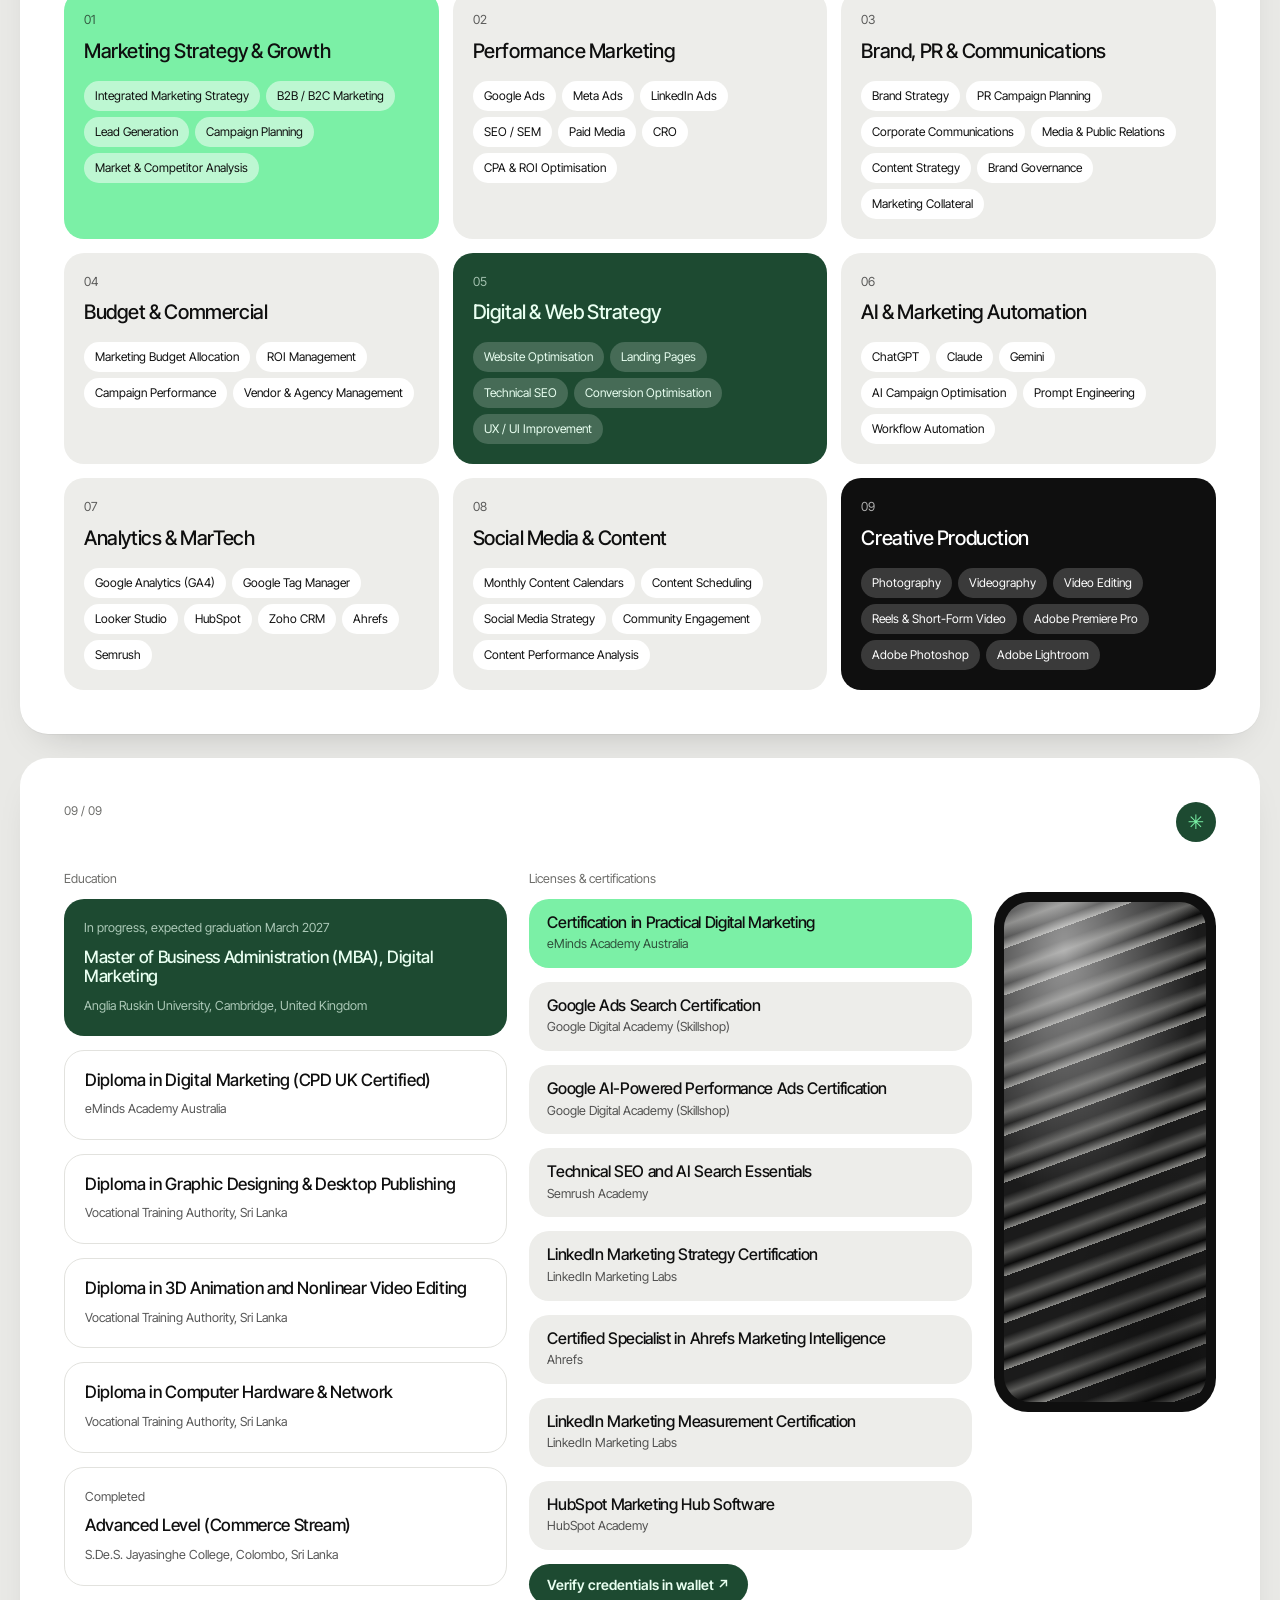
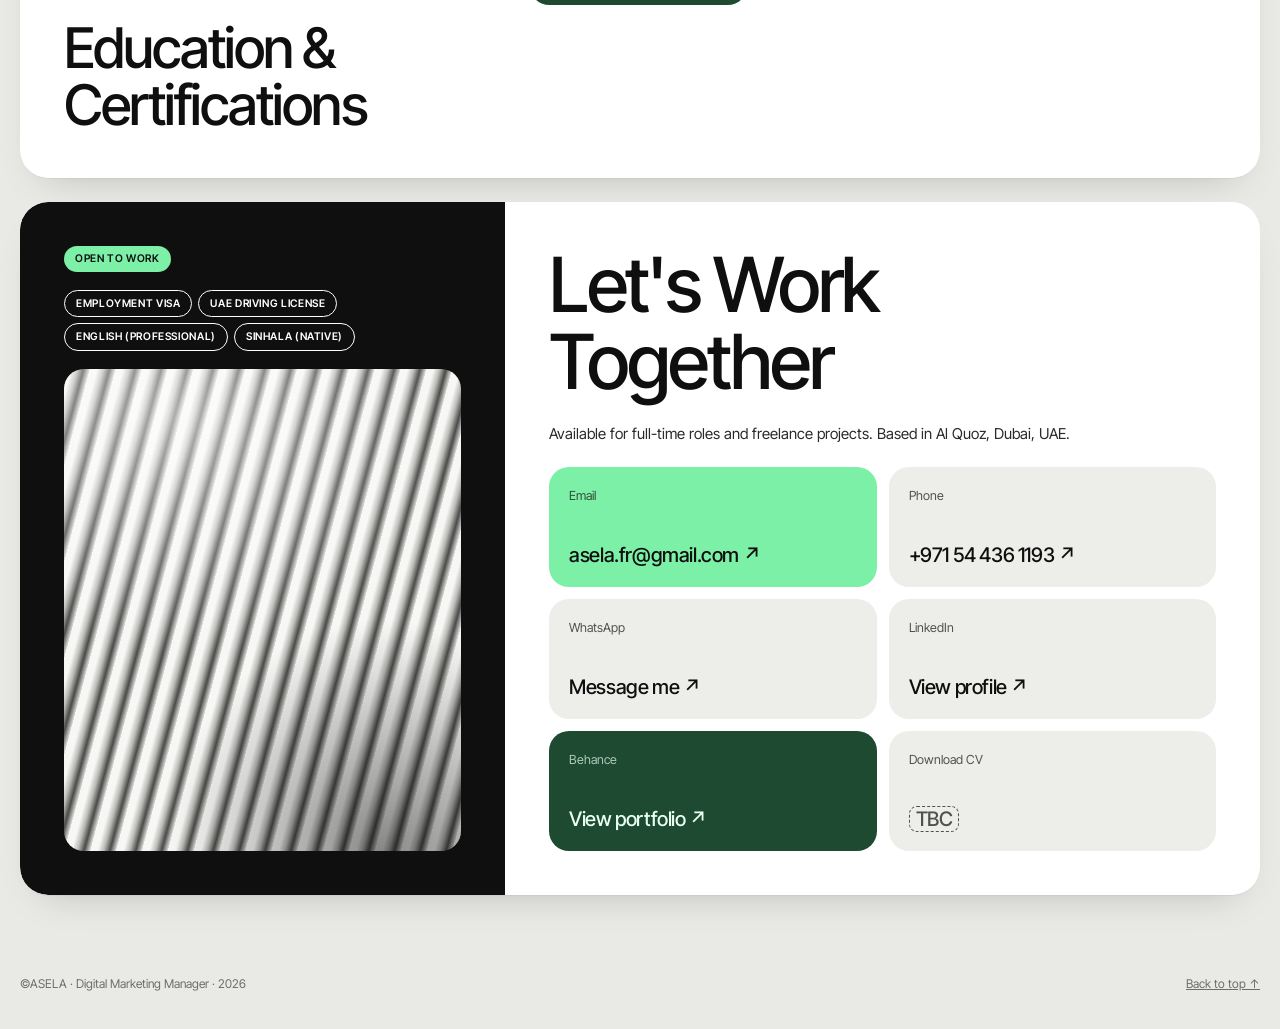
==== commit a5ce7f35: "Fill portfolio with CV content Name, headline, summary and contact details; five roles from MEBS Fac" ====
--- a/index.html
+++ b/index.html
@@ -20,6 +20,7 @@
         <a href="#experience">Experience</a>
         <a href="#freelance">Freelance</a>
         <a href="#evidence">Reports</a>
+        <a href="#skills">Skills</a>
         <a href="#behance">Behance</a>
         <a href="#contact">Contact</a>
       </nav>
@@ -38,7 +39,7 @@
     <section class="slide reveal" id="home">
       <div class="hero-panel">
         <div>
-          <span class="pill outline" style="color:#fff">Digital marketing portfolio</span>
+          <div id="heroTags" style="display:flex;gap:6px;flex-wrap:wrap"></div>
           <h1 class="display" id="heroTitle">Digital Marketing Portfolio</h1>
           <p class="lead" id="heroSummary"></p>
         </div>
@@ -57,19 +58,19 @@
     <!-- 02 Contents -->
     <section class="slide reveal" id="toc">
       <div class="slide-head">
-        <span class="slide-num">02 / 08</span>
+        <span class="slide-num"></span>
         <span class="star" aria-hidden="true">✳</span>
       </div>
       <div class="toc" id="tocGrid"></div>
       <div class="slide-head" style="margin:34px 0 0;align-items:flex-end">
         <h2 class="display">Portfolio<br>Table of Content</h2>
-        <p class="kicker">Every number on this page links to the report, dashboard or live post it came from.</p>
+        <p class="kicker">Headline numbers point to the report, profile or live post behind them. Pending sources are marked as such.</p>
       </div>
     </section>
 
     <!-- 03 Achievements -->
     <section class="slide reveal" id="achievements">
-      <div class="slide-head"><span class="slide-num">03 / 08</span><span class="pill">Insights</span></div>
+      <div class="slide-head"><span class="slide-num"></span><span class="pill">Insights</span></div>
       <div class="achieve">
         <div class="phone">
           <div class="art art-wave"></div>
@@ -88,11 +89,11 @@
     <section class="slide reveal" id="experience">
       <div class="slide-head">
         <div style="display:flex;gap:16px;align-items:flex-start;flex-wrap:wrap">
-          <span class="slide-num" style="width:100%">04 / 08</span>
+          <span class="slide-num" style="width:100%"></span>
           <span class="pill mint" style="padding:8px 14px">● Work Experience</span>
           <p class="kicker">Roles, responsibilities and the measurable outcome of each, with links to the supporting report.</p>
         </div>
-        <h2 class="title" style="text-align:right">Experience<br>&amp; Impact</h2>
+        <h2 class="title align-end">Experience<br>&amp; Impact</h2>
       </div>
       <div class="exp-list" id="expList"></div>
     </section>
@@ -101,7 +102,7 @@
     <section class="slide reveal" id="freelance">
       <div class="slide-head">
         <div>
-          <span class="slide-num">05 / 08</span>
+          <span class="slide-num"></span>
           <h2 class="title" style="margin-top:10px">Freelance<br>Projects</h2>
         </div>
         <p class="kicker">Independent client work. Each case study runs challenge, approach, results, then the proof behind the results.</p>
@@ -113,7 +114,7 @@
     <section class="slide reveal" id="evidence">
       <div class="slide-head">
         <div>
-          <span class="slide-num">06 / 08</span>
+          <span class="slide-num"></span>
           <h2 class="title" style="margin-top:10px">Reports &amp;<br>Evidence Library</h2>
         </div>
         <p class="kicker">All supporting material in one place: performance reports, dashboards, live campaigns and case studies.</p>
@@ -128,7 +129,7 @@
 
     <!-- 07 Behance -->
     <section class="slide reveal" id="behance">
-      <div class="slide-head"><span class="slide-num">07 / 08</span><span class="pill">Behance</span></div>
+      <div class="slide-head"><span class="slide-num"></span><span class="pill">Behance</span></div>
       <div class="behance">
         <div style="display:flex;flex-direction:column;gap:18px;justify-content:space-between">
           <h2 class="display" id="behanceTitle">Work Showcased on Behance</h2>
@@ -143,13 +144,30 @@
 
     <!-- 08 Skills -->
     <section class="slide reveal" id="skills">
-      <div class="slide-head"><span class="slide-num">08 / 08</span></div>
+      <div class="slide-head">
+        <div>
+          <span class="slide-num"></span>
+          <h2 class="title" style="margin-top:10px">Core Competencies<br>&amp; Tech Stack</h2>
+        </div>
+        <p class="kicker">Nine capability areas, from strategy and paid media through analytics, AI automation and in-house creative production.</p>
+      </div>
+      <div class="grid cols-3" id="skillGroups"></div>
+    </section>
+
+    <!-- 09 Education & certifications -->
+    <section class="slide reveal" id="education">
+      <div class="slide-head"><span class="slide-num"></span><span class="star" aria-hidden="true">✳</span></div>
       <div class="skills-layout">
         <div>
-          <div id="skillGroups"></div>
-          <h2 class="title" style="margin-top:34px">Skills, Tools &amp;<br>Certifications</h2>
-        </div>
-        <div id="certList" class="grid"></div>
+          <p class="small" style="margin-bottom:10px">Education</p>
+          <div class="grid" id="eduList"></div>
+          <h2 class="title" style="margin-top:34px">Education &amp;<br>Certifications</h2>
+        </div>
+        <div>
+          <p class="small" style="margin-bottom:10px">Licenses &amp; certifications</p>
+          <div class="grid" id="certList"></div>
+          <div id="walletCta" style="margin-top:14px"></div>
+        </div>
         <div class="phone"><div class="art art-dark"></div></div>
       </div>
     </section>
@@ -158,6 +176,7 @@
     <section class="slide contact reveal" id="contact">
       <div class="contact-side">
         <span class="pill mint" style="align-self:flex-start">Open to work</span>
+        <div id="contactFacts" style="display:flex;gap:6px;flex-wrap:wrap"></div>
         <div class="art art-ribs" aria-hidden="true"></div>
       </div>
       <div class="contact-main">
--- a/assets/css/style.css
+++ b/assets/css/style.css
@@ -81,6 +81,7 @@
 .kicker { font-size: 13px; color: var(--muted); max-width: 46ch; }
 .lead { font-size: 15px; color: var(--ink-soft); max-width: 60ch; }
 .small { font-size: 12.5px; color: var(--muted); }
+.align-end { text-align: right; }
 
 .grid { display: grid; gap: 14px; }
 .cols-2 { grid-template-columns: repeat(2, minmax(0, 1fr)); }
@@ -164,7 +165,7 @@
 .exp-list { display: grid; gap: 14px; }
 .exp {
   border: 4px solid var(--ink); border-radius: var(--radius-xl);
-  padding: 8px; display: grid; grid-template-columns: 1fr 1fr 1.1fr; gap: 8px;
+  padding: 8px; display: grid; grid-template-columns: .85fr 1.6fr 1fr; gap: 8px;
 }
 .exp > .card { border-radius: var(--radius-lg); }
 .exp .role { font-size: 24px; letter-spacing: -0.03em; }
@@ -230,11 +231,13 @@
 .behance-cta { display: inline-flex; align-items: center; gap: 10px; background: var(--forest); color: var(--forest-ink); border-radius: 999px; padding: 10px 18px; text-decoration: none; font-weight: 600; font-size: 14px; }
 
 /* ---------- Skills ---------- */
-.skills-layout { display: grid; grid-template-columns: 1.4fr 1fr .8fr; gap: 22px; align-items: start; }
+.skills-layout { display: grid; grid-template-columns: 1.2fr 1.2fr .6fr; gap: 22px; align-items: start; }
+#skillGroups .card { min-height: 180px; }
+#skillGroups .chip { font-size: 12px; }
 .skill-group + .skill-group { margin-top: 18px; }
 .chips { display: flex; flex-wrap: wrap; gap: 6px; margin-top: 8px; }
 .chip { font-size: 12.5px; padding: 6px 11px; border-radius: 999px; background: var(--tile); }
-.skills-layout .phone { min-height: 300px; }
+.skills-layout .phone { min-height: 520px; position: sticky; top: 90px; }
 
 /* ---------- Contact ---------- */
 .contact { display: grid; grid-template-columns: .9fr 1.4fr; gap: 0; padding: 0; }
@@ -271,6 +274,7 @@
 
 /* ---------- Responsive ---------- */
 @media (max-width: 1020px) {
+  #skillGroups { grid-template-columns: repeat(2, minmax(0, 1fr)); }
   .toc { grid-template-columns: repeat(2, minmax(0, 1fr)); }
   .cols-4 { grid-template-columns: repeat(2, minmax(0, 1fr)); }
   .exp { grid-template-columns: 1fr 1fr; }
@@ -286,6 +290,7 @@
     position: absolute; top: 64px; left: 0; right: 0;
     background: #fff; padding: 18px 16px; border-bottom: 1px solid var(--line);
   }
+  .align-end { text-align: left; }
   .hero-panel, .achieve, .case, .behance, .contact, .skills-layout { grid-template-columns: 1fr; }
   .hero-art { min-height: 180px; }
   .hero-row { grid-template-columns: 1fr; }
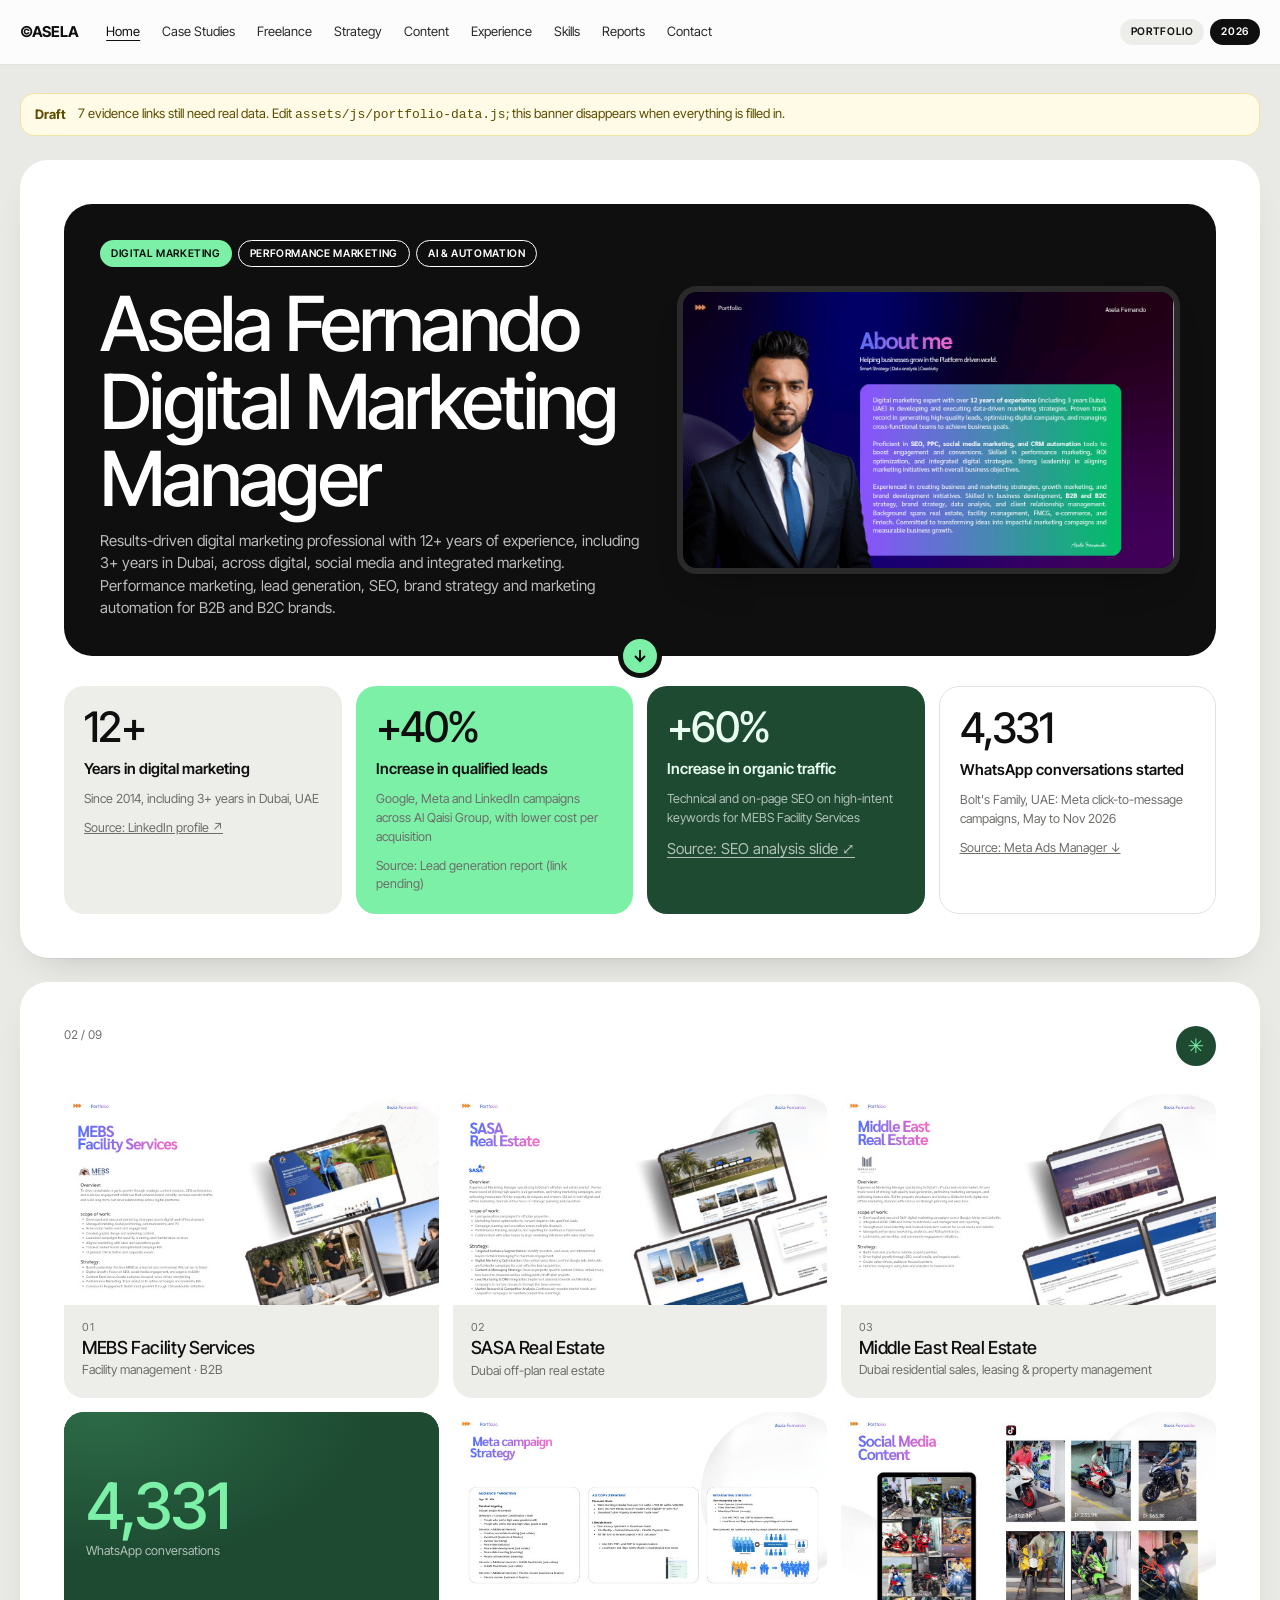
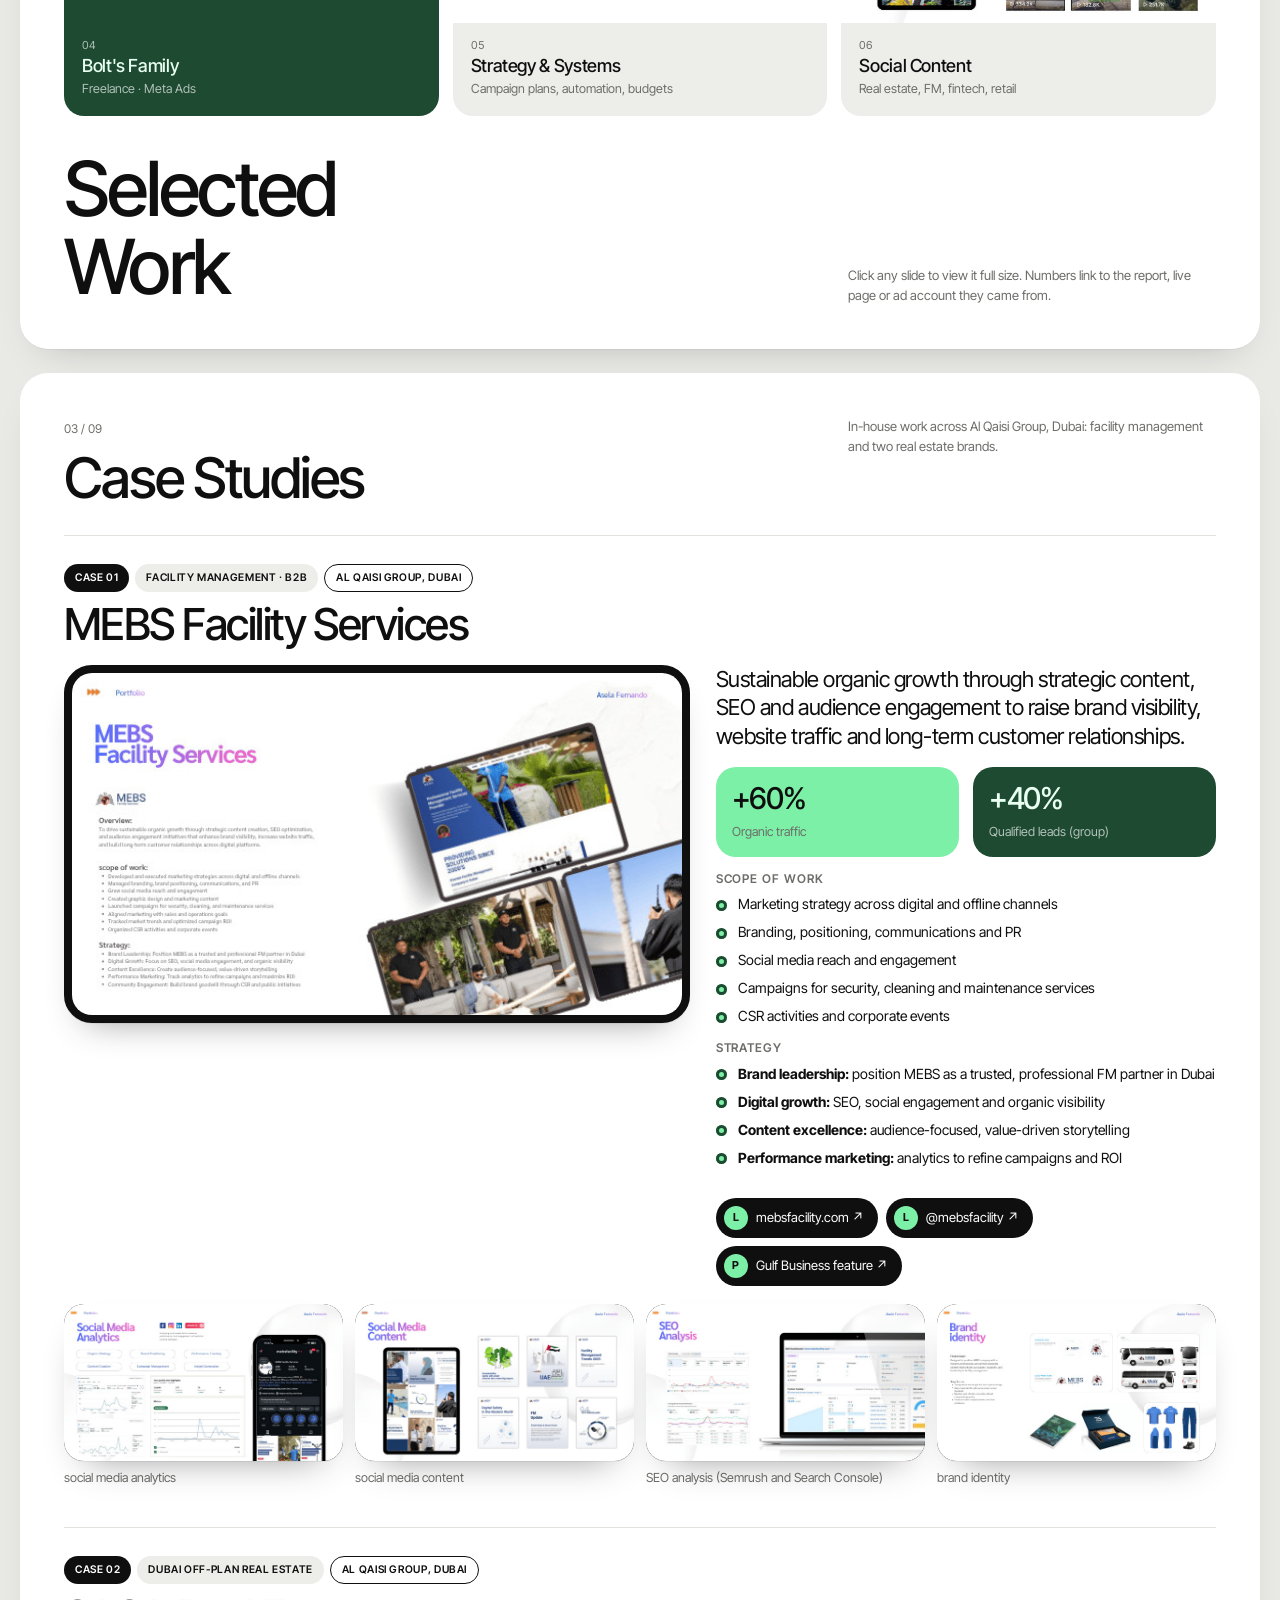
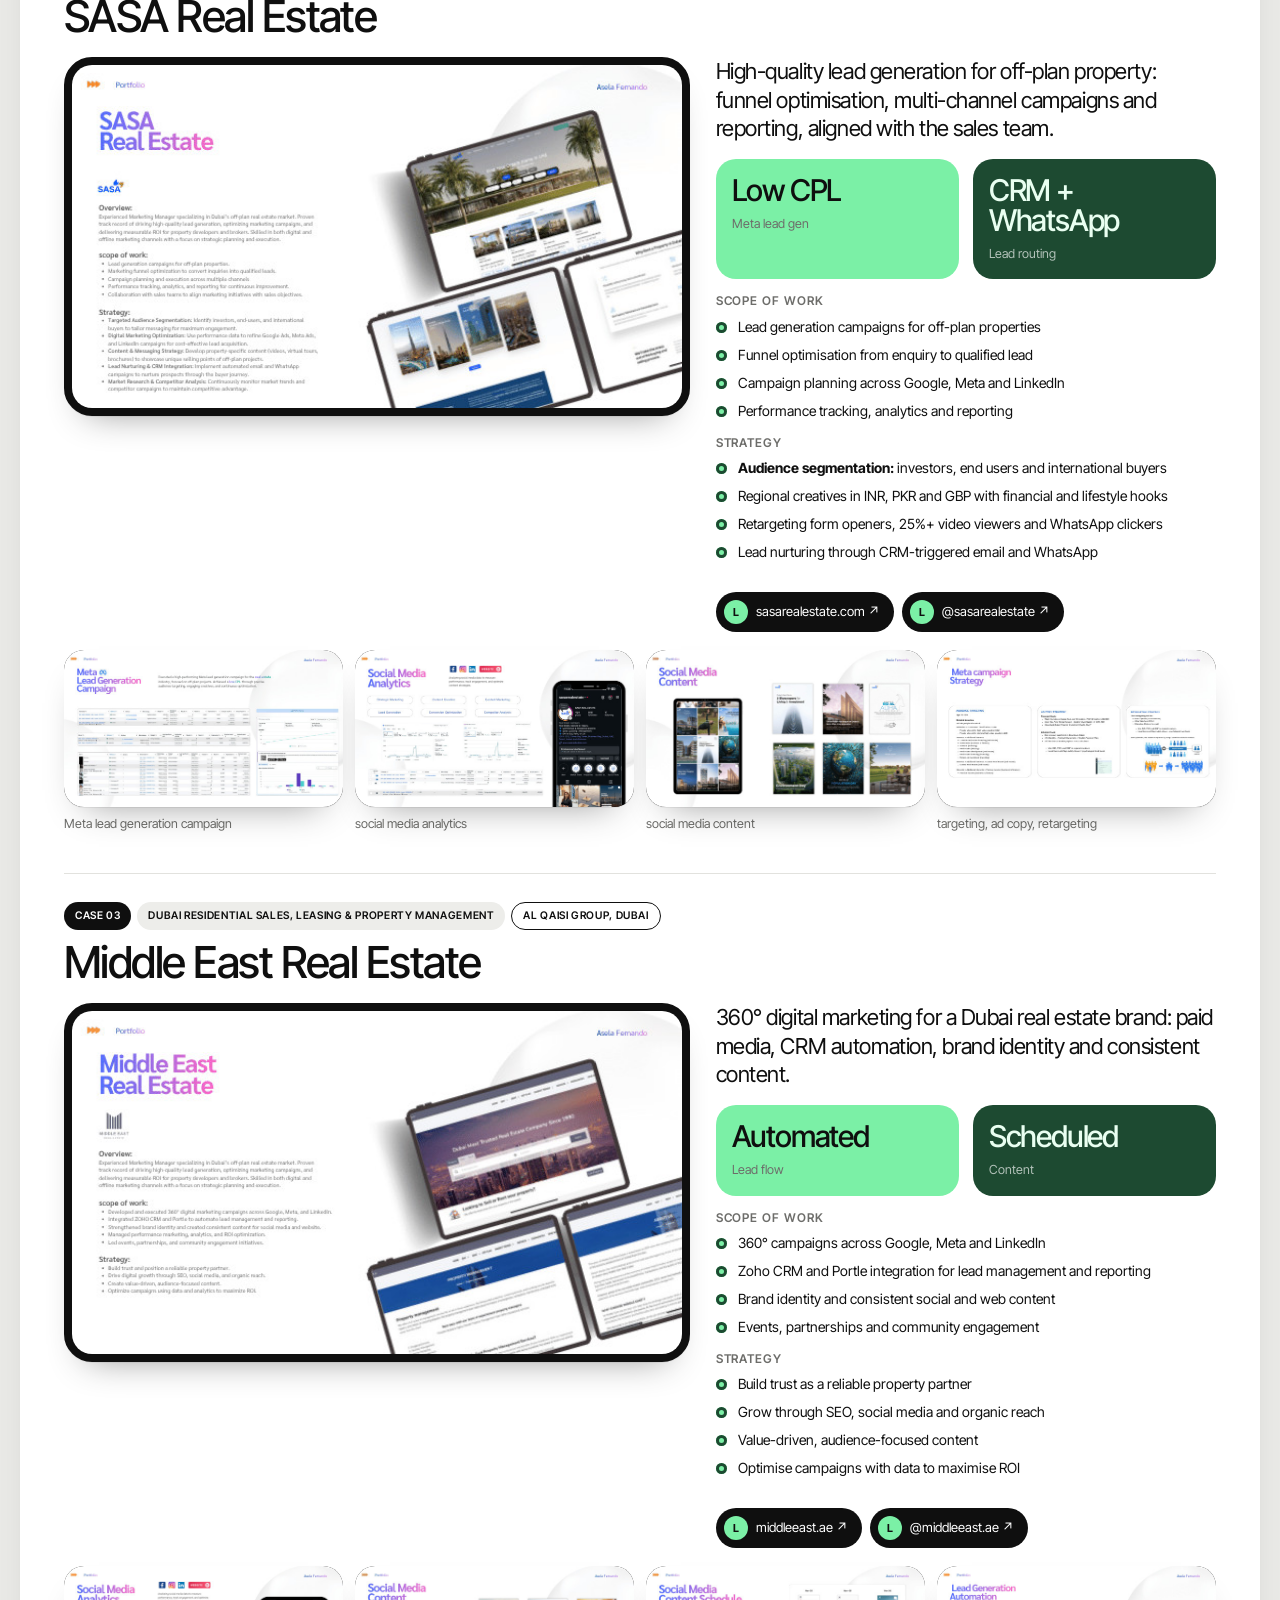
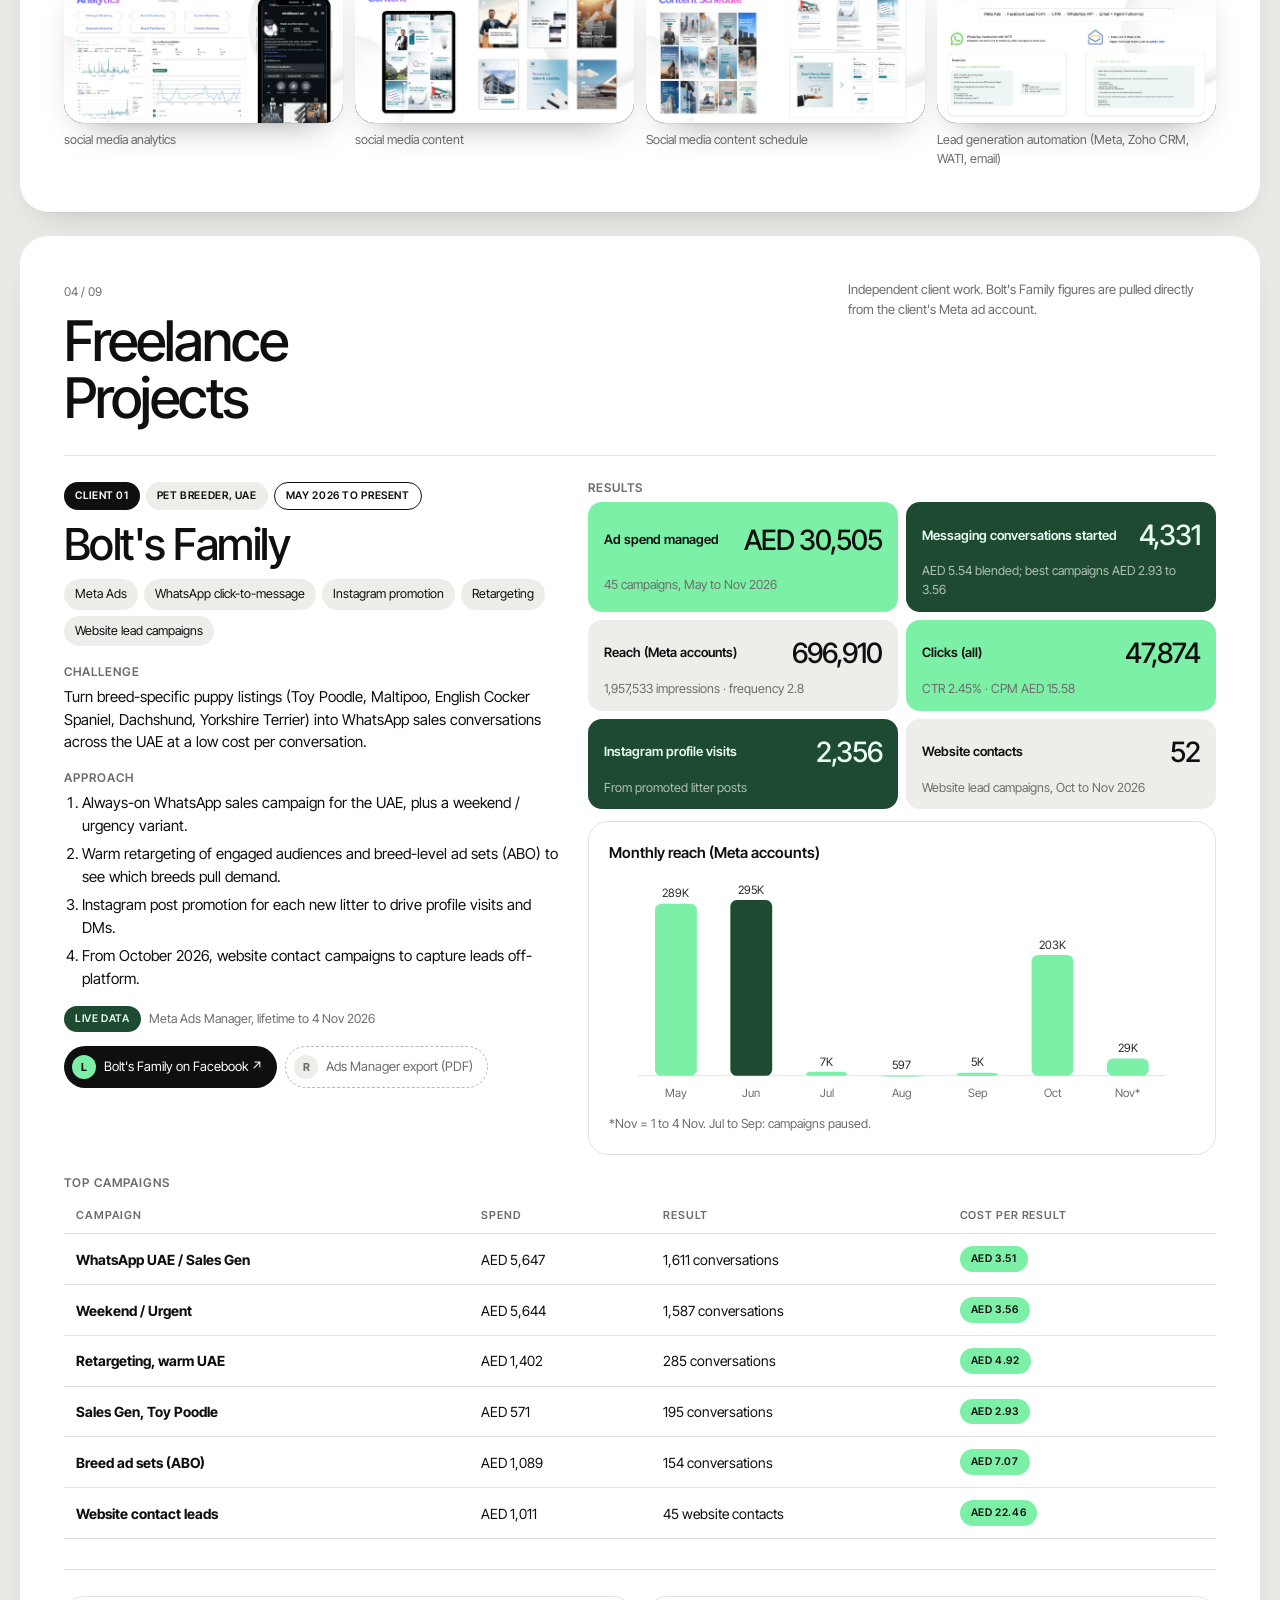
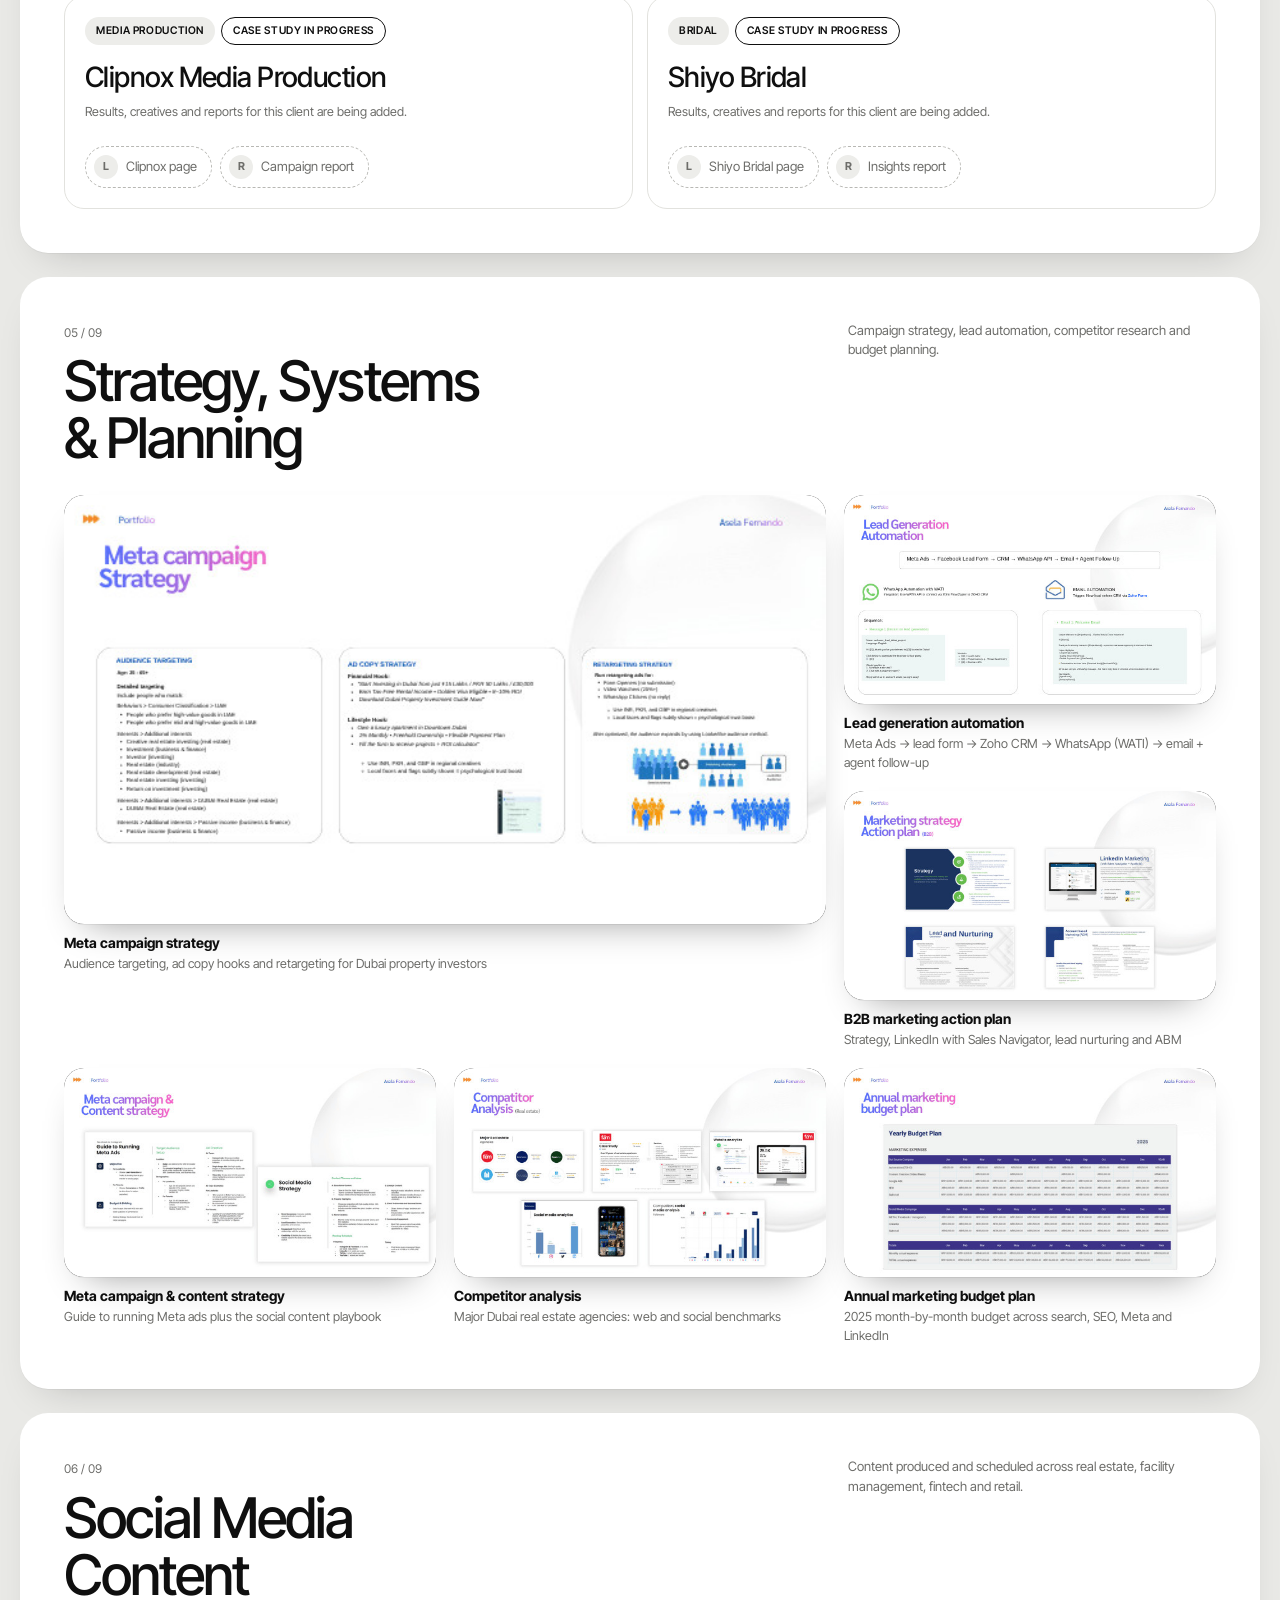
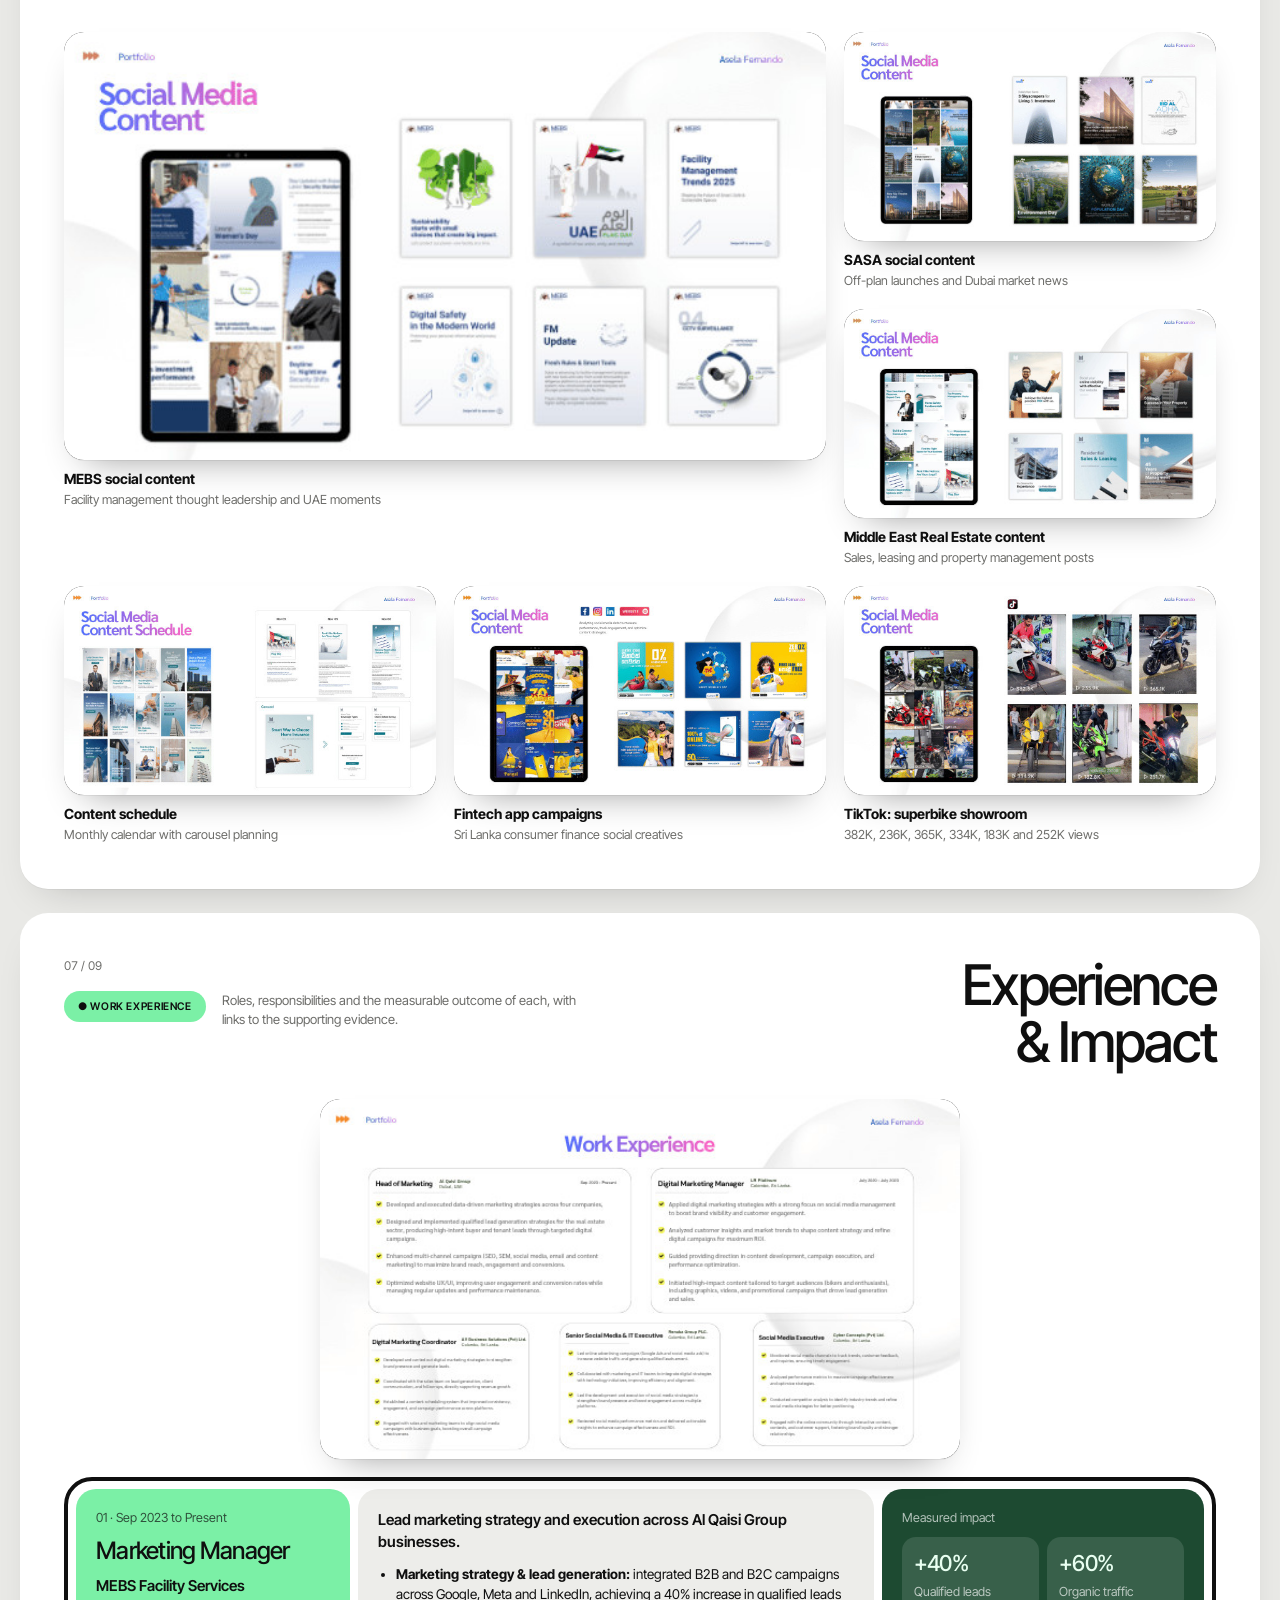
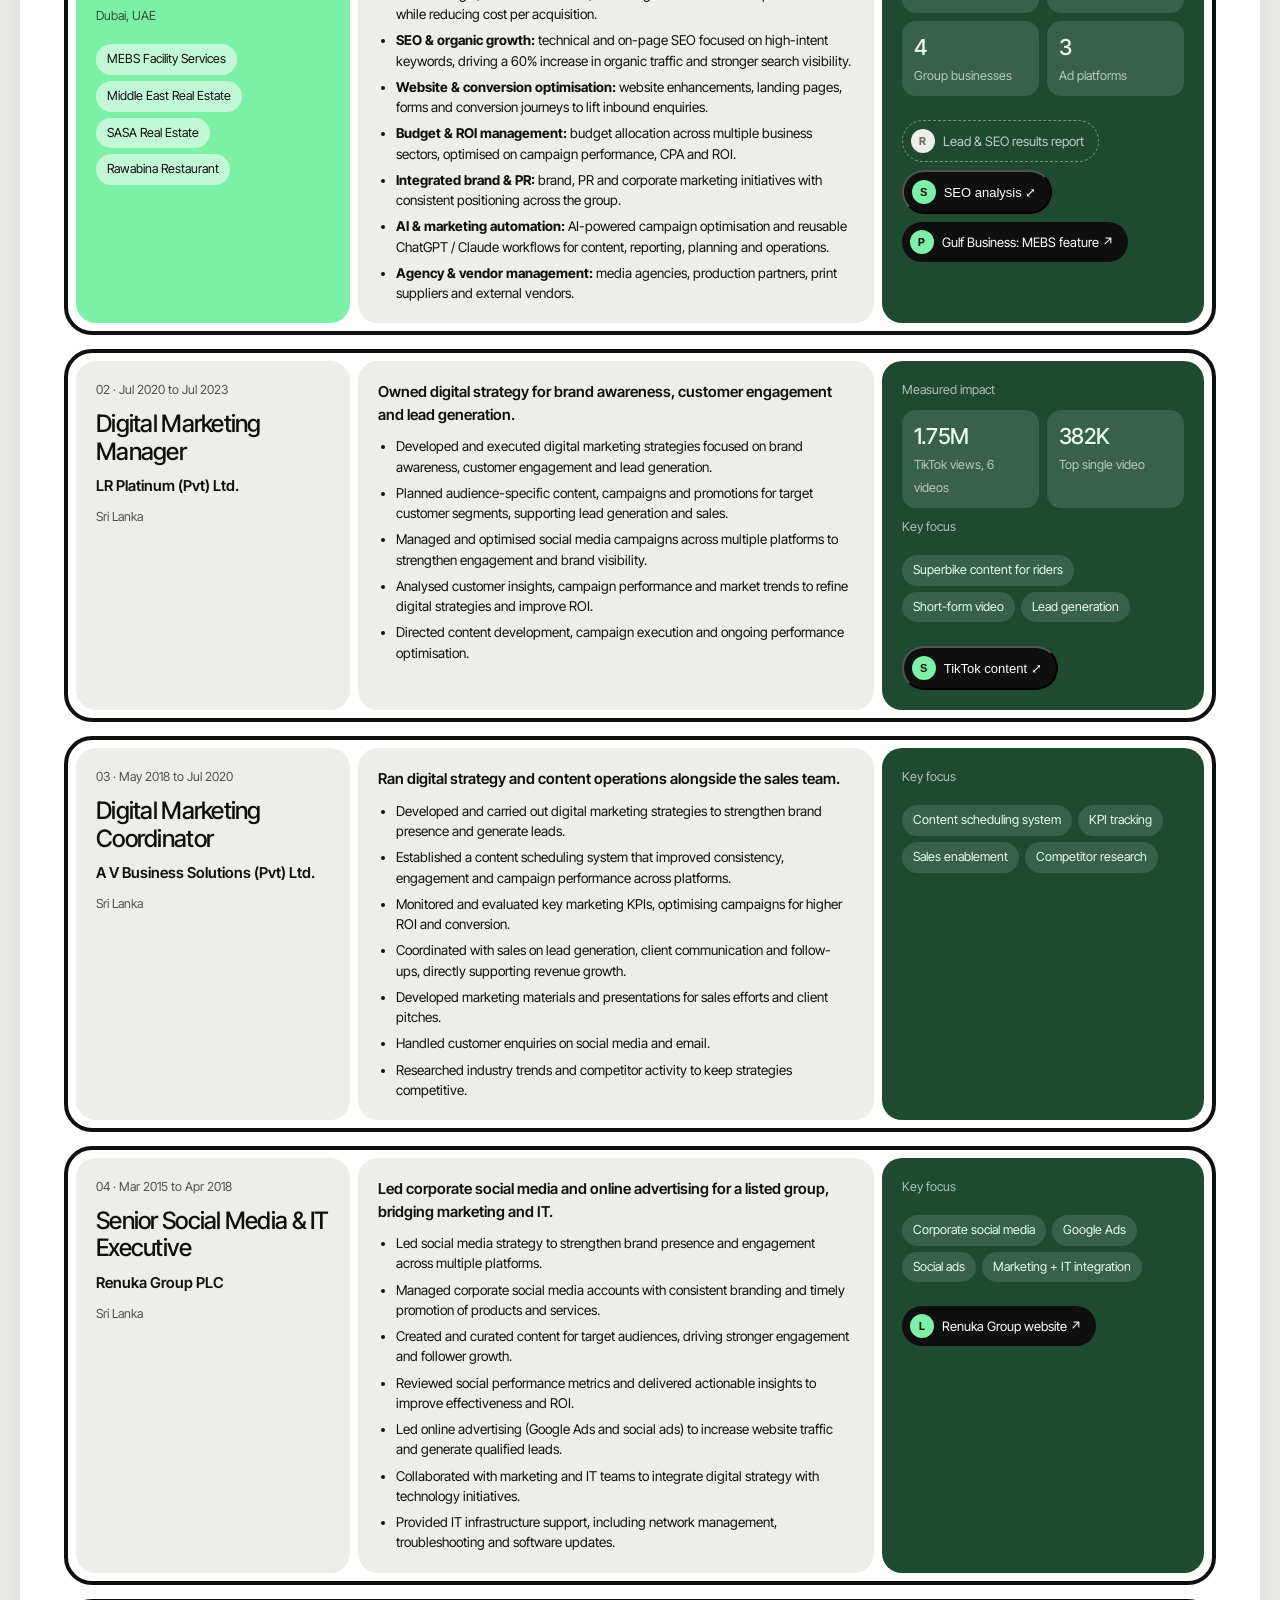
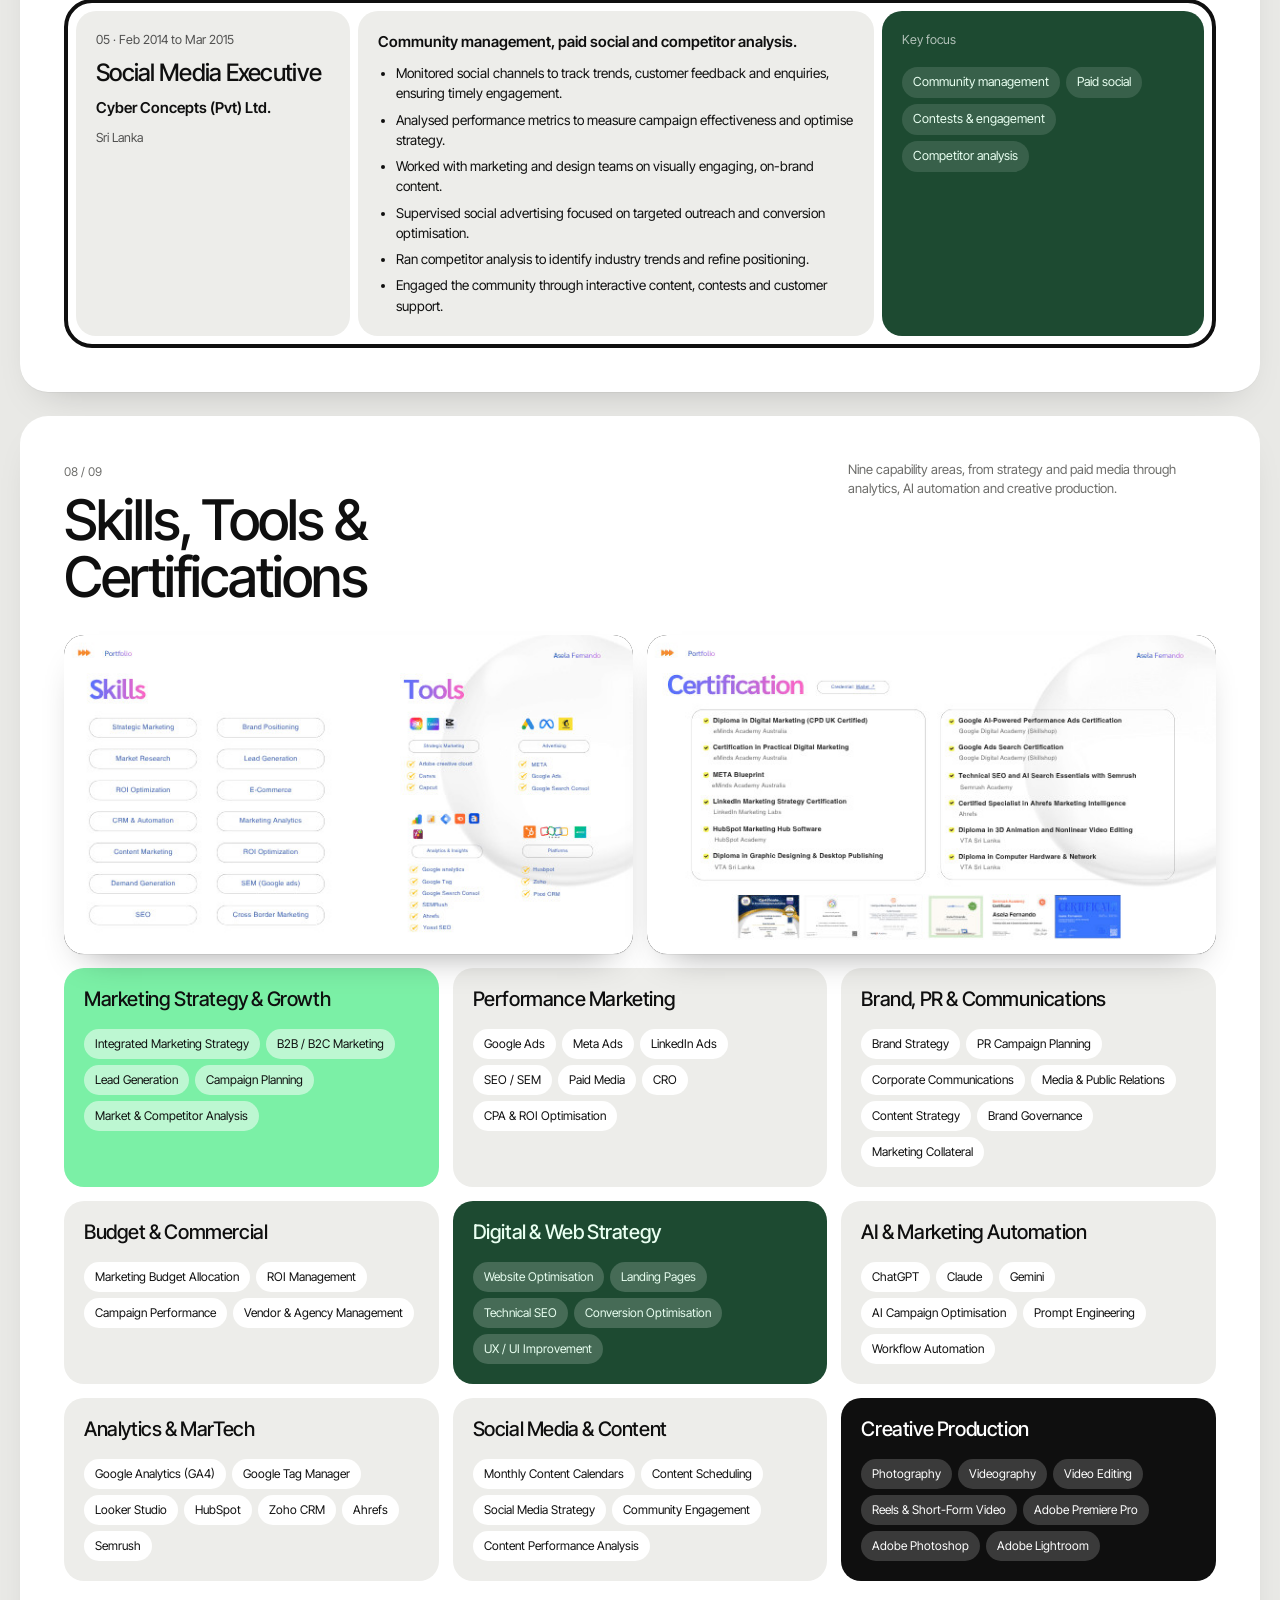
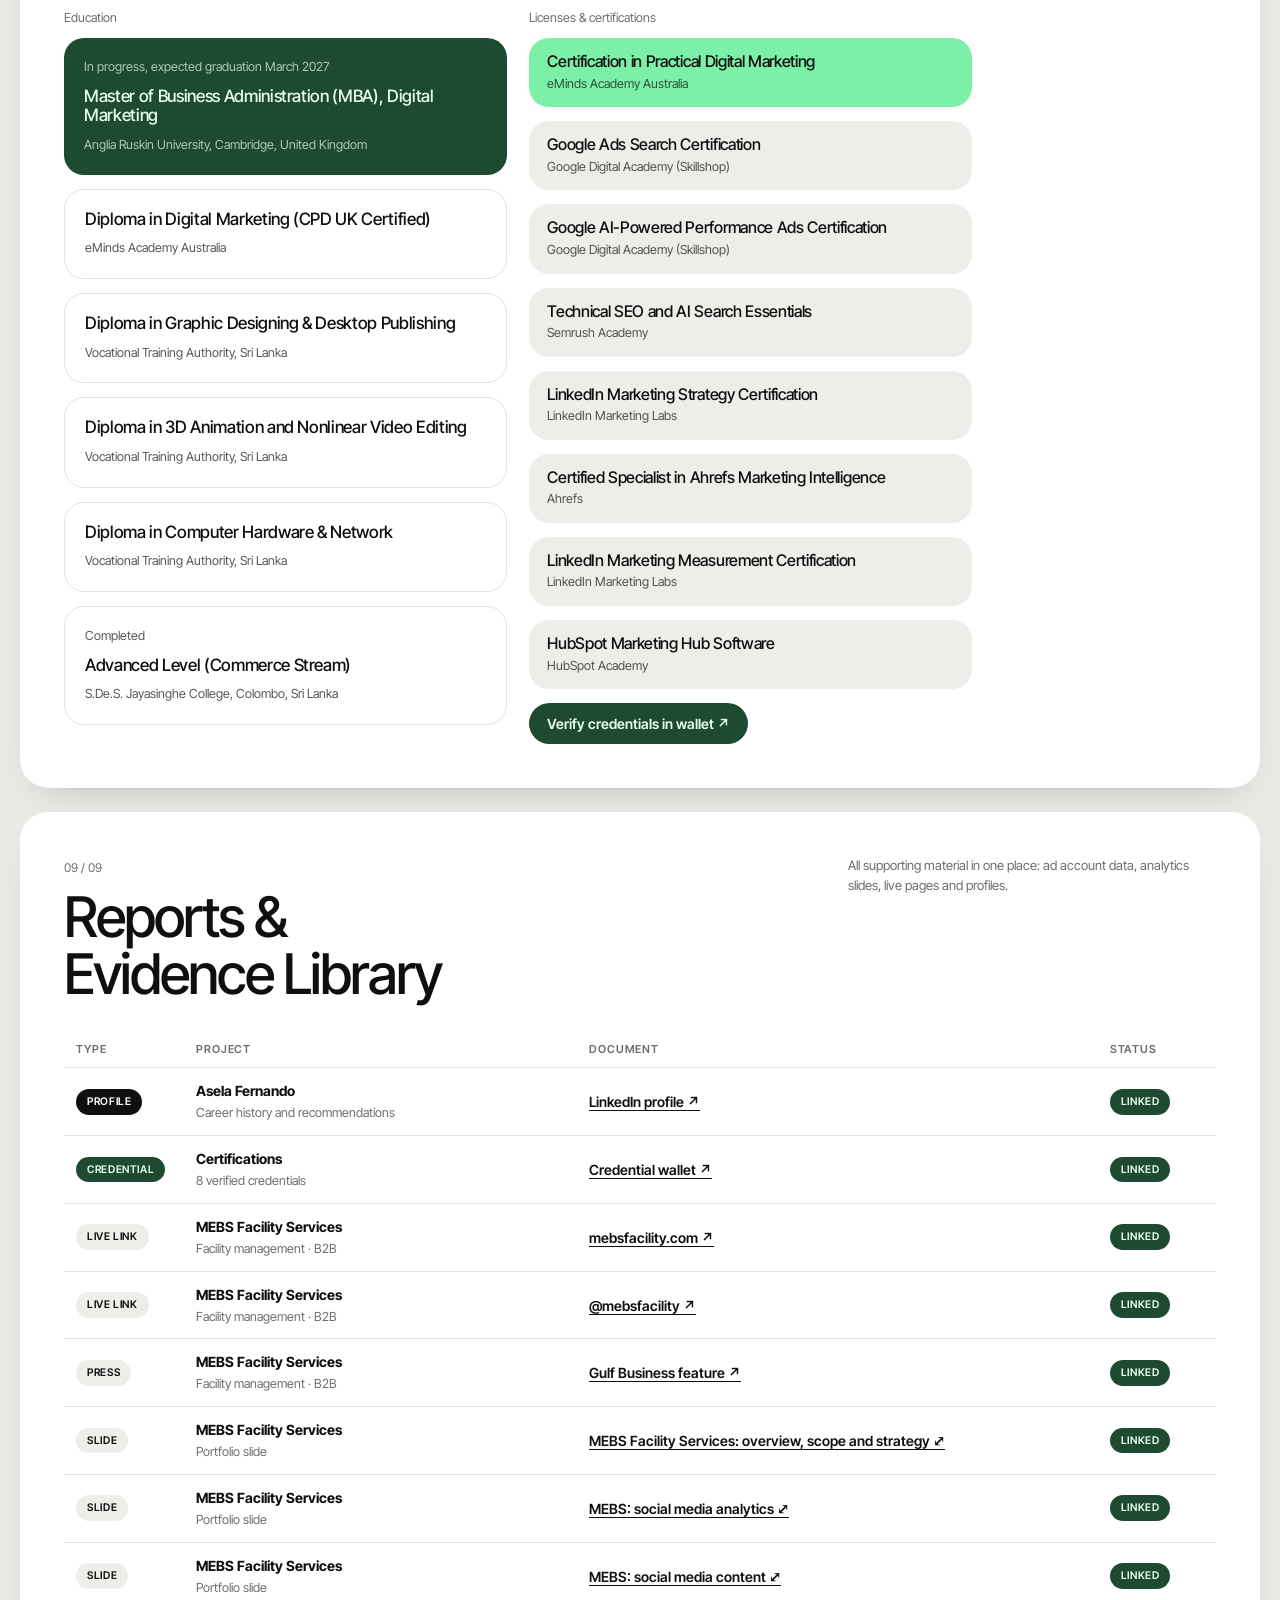
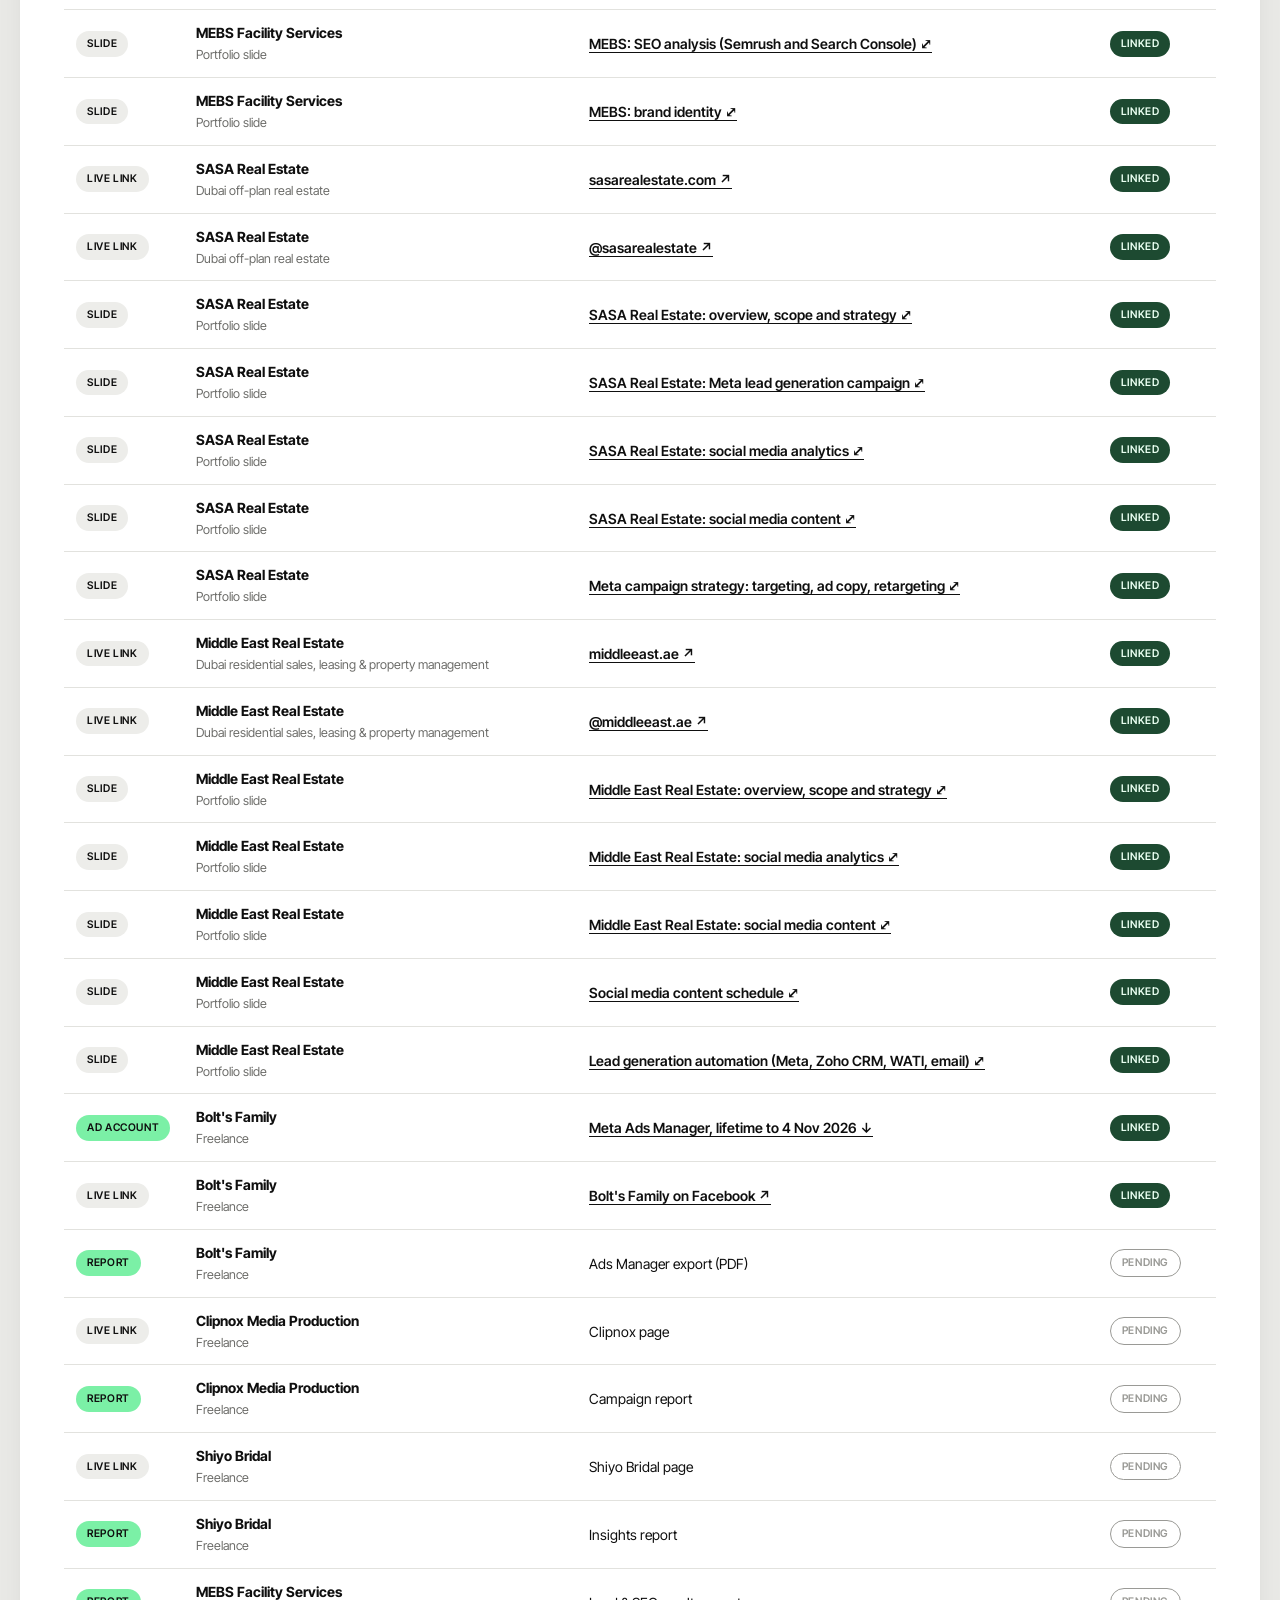
==== commit d0d99a8a: "Rebuild portfolio as an image-led site Adds the 27 Canva deck slides as images with a full-size slid" ====
--- a/index.html
+++ b/index.html
@@ -3,8 +3,8 @@
 <head>
   <meta charset="utf-8">
   <meta name="viewport" content="width=device-width, initial-scale=1">
-  <title>Digital Marketing Portfolio</title>
-  <meta name="description" content="Digital marketing portfolio: work experience, freelance case studies (Bolt's Family, Clipnox Media Production, Shiyo Bridal), reports and Behance work.">
+  <title>Asela Fernando Portfolio</title>
+  <meta name="description" content="Digital marketing portfolio of Asela Fernando: case studies for MEBS Facility Services, SASA Real Estate and Middle East Real Estate, freelance work for Bolt's Family, campaign strategy, content and reports.">
   <link rel="preconnect" href="https://fonts.googleapis.com">
   <link rel="preconnect" href="https://fonts.gstatic.com" crossorigin>
   <link href="https://fonts.googleapis.com/css2?family=Inter+Tight:wght@400;500;600;700&display=swap" rel="stylesheet">
@@ -16,12 +16,13 @@
       <a class="brand" href="#home" data-bind="owner.brand">©ASELA</a>
       <nav class="nav" id="nav">
         <a href="#home">Home</a>
-        <a href="#achievements">Achievements</a>
+        <a href="#work">Case Studies</a>
+        <a href="#freelance">Freelance</a>
+        <a href="#strategy">Strategy</a>
+        <a href="#content">Content</a>
         <a href="#experience">Experience</a>
-        <a href="#freelance">Freelance</a>
+        <a href="#skills">Skills</a>
         <a href="#evidence">Reports</a>
-        <a href="#skills">Skills</a>
-        <a href="#behance">Behance</a>
         <a href="#contact">Contact</a>
       </nav>
       <div class="pills">
@@ -35,89 +36,132 @@
   <main class="wrap" id="app">
     <div class="data-note" id="dataNote" hidden></div>
 
-    <!-- 01 Hero -->
+    <!-- Hero -->
     <section class="slide reveal" id="home">
       <div class="hero-panel">
         <div>
-          <div id="heroTags" style="display:flex;gap:6px;flex-wrap:wrap"></div>
+          <div id="heroTags" class="tag-row"></div>
           <h1 class="display" id="heroTitle">Digital Marketing Portfolio</h1>
           <p class="lead" id="heroSummary"></p>
         </div>
-        <div class="hero-art" aria-hidden="true">
-          <div class="art art-ribs"></div>
-          <div class="art art-dots"></div>
-          <div class="art art-wave"></div>
-        </div>
-        <a class="round-btn hero-dl" href="#toc" aria-label="Jump to contents">
+        <figure class="shot hero-shot" id="heroShot"></figure>
+        <a class="round-btn hero-dl" href="#index" aria-label="Jump to selected work">
           <svg viewBox="0 0 16 16" fill="none" stroke="currentColor" stroke-width="2"><path d="M8 2v11M3 8l5 5 5-5"/></svg>
         </a>
       </div>
-      <div class="hero-row" id="heroRow"></div>
-    </section>
-
-    <!-- 02 Contents -->
-    <section class="slide reveal" id="toc">
+      <div class="grid cols-4 hero-stats" id="heroStats"></div>
+    </section>
+
+    <!-- Index of work -->
+    <section class="slide reveal" id="index">
       <div class="slide-head">
         <span class="slide-num"></span>
         <span class="star" aria-hidden="true">✳</span>
       </div>
-      <div class="toc" id="tocGrid"></div>
+      <div class="work-index" id="workIndex"></div>
       <div class="slide-head" style="margin:34px 0 0;align-items:flex-end">
-        <h2 class="display">Portfolio<br>Table of Content</h2>
-        <p class="kicker">Headline numbers point to the report, profile or live post behind them. Pending sources are marked as such.</p>
-      </div>
-    </section>
-
-    <!-- 03 Achievements -->
-    <section class="slide reveal" id="achievements">
-      <div class="slide-head"><span class="slide-num"></span><span class="pill">Insights</span></div>
-      <div class="achieve">
-        <div class="phone">
-          <div class="art art-wave"></div>
-          <a class="round-btn" href="#evidence" aria-label="Go to reports">
-            <svg viewBox="0 0 16 16" fill="none" stroke="currentColor" stroke-width="2"><path d="M8 2v11M3 8l5 5 5-5"/></svg>
-          </a>
-        </div>
-        <div style="display:flex;flex-direction:column;gap:22px">
-          <div class="grid cols-2" id="achieveGrid"></div>
-          <h2 class="display">Key Achievements<br>at a Glance</h2>
-        </div>
-      </div>
-    </section>
-
-    <!-- 04 Experience -->
+        <h2 class="display">Selected<br>Work</h2>
+        <p class="kicker">Click any slide to view it full size. Numbers link to the report, live page or ad account they came from.</p>
+      </div>
+    </section>
+
+    <!-- In-house case studies -->
+    <section class="slide reveal" id="work">
+      <div class="slide-head">
+        <div>
+          <span class="slide-num"></span>
+          <h2 class="title" style="margin-top:10px">Case Studies</h2>
+        </div>
+        <p class="kicker">In-house work across Al Qaisi Group, Dubai: facility management and two real estate brands.</p>
+      </div>
+      <div id="caseStudies"></div>
+    </section>
+
+    <!-- Freelance -->
+    <section class="slide reveal" id="freelance">
+      <div class="slide-head">
+        <div>
+          <span class="slide-num"></span>
+          <h2 class="title" style="margin-top:10px">Freelance<br>Projects</h2>
+        </div>
+        <p class="kicker">Independent client work. Bolt's Family figures are pulled directly from the client's Meta ad account.</p>
+      </div>
+      <div id="caseList"></div>
+    </section>
+
+    <!-- Strategy gallery -->
+    <section class="slide reveal" id="strategy">
+      <div class="slide-head">
+        <div>
+          <span class="slide-num"></span>
+          <h2 class="title" style="margin-top:10px">Strategy, Systems<br>&amp; Planning</h2>
+        </div>
+        <p class="kicker">Campaign strategy, lead automation, competitor research and budget planning.</p>
+      </div>
+      <div class="gallery" id="strategyGallery"></div>
+    </section>
+
+    <!-- Content gallery -->
+    <section class="slide reveal" id="content">
+      <div class="slide-head">
+        <div>
+          <span class="slide-num"></span>
+          <h2 class="title" style="margin-top:10px">Social Media<br>Content</h2>
+        </div>
+        <p class="kicker">Content produced and scheduled across real estate, facility management, fintech and retail.</p>
+      </div>
+      <div class="gallery" id="contentGallery"></div>
+    </section>
+
+    <!-- Experience -->
     <section class="slide reveal" id="experience">
       <div class="slide-head">
         <div style="display:flex;gap:16px;align-items:flex-start;flex-wrap:wrap">
           <span class="slide-num" style="width:100%"></span>
           <span class="pill mint" style="padding:8px 14px">● Work Experience</span>
-          <p class="kicker">Roles, responsibilities and the measurable outcome of each, with links to the supporting report.</p>
+          <p class="kicker">Roles, responsibilities and the measurable outcome of each, with links to the supporting evidence.</p>
         </div>
         <h2 class="title align-end">Experience<br>&amp; Impact</h2>
       </div>
+      <figure class="shot wide-shot" data-slide="3"></figure>
       <div class="exp-list" id="expList"></div>
     </section>
 
-    <!-- 05 Freelance -->
-    <section class="slide reveal" id="freelance">
-      <div class="slide-head">
-        <div>
-          <span class="slide-num"></span>
-          <h2 class="title" style="margin-top:10px">Freelance<br>Projects</h2>
-        </div>
-        <p class="kicker">Independent client work. Each case study runs challenge, approach, results, then the proof behind the results.</p>
-      </div>
-      <div id="caseList"></div>
-    </section>
-
-    <!-- 06 Reports & evidence -->
+    <!-- Skills, education & certifications -->
+    <section class="slide reveal" id="skills">
+      <div class="slide-head">
+        <div>
+          <span class="slide-num"></span>
+          <h2 class="title" style="margin-top:10px">Skills, Tools &amp;<br>Certifications</h2>
+        </div>
+        <p class="kicker">Nine capability areas, from strategy and paid media through analytics, AI automation and creative production.</p>
+      </div>
+      <div class="grid cols-2">
+        <figure class="shot" data-slide="5"></figure>
+        <figure class="shot" data-slide="4"></figure>
+      </div>
+      <div class="grid cols-3" id="skillGroups" style="margin-top:14px"></div>
+      <div class="skills-layout" style="margin-top:28px">
+        <div>
+          <p class="small" style="margin-bottom:10px">Education</p>
+          <div class="grid" id="eduList"></div>
+        </div>
+        <div>
+          <p class="small" style="margin-bottom:10px">Licenses &amp; certifications</p>
+          <div class="grid" id="certList"></div>
+          <div id="walletCta" style="margin-top:14px"></div>
+        </div>
+      </div>
+    </section>
+
+    <!-- Reports & evidence -->
     <section class="slide reveal" id="evidence">
       <div class="slide-head">
         <div>
           <span class="slide-num"></span>
           <h2 class="title" style="margin-top:10px">Reports &amp;<br>Evidence Library</h2>
         </div>
-        <p class="kicker">All supporting material in one place: performance reports, dashboards, live campaigns and case studies.</p>
+        <p class="kicker">All supporting material in one place: ad account data, analytics slides, live pages and profiles.</p>
       </div>
       <div class="table-scroll">
         <table class="evidence-table">
@@ -125,59 +169,15 @@
           <tbody id="evidenceRows"></tbody>
         </table>
       </div>
-    </section>
-
-    <!-- 07 Behance -->
-    <section class="slide reveal" id="behance">
-      <div class="slide-head"><span class="slide-num"></span><span class="pill">Behance</span></div>
-      <div class="behance">
-        <div style="display:flex;flex-direction:column;gap:18px;justify-content:space-between">
-          <h2 class="display" id="behanceTitle">Work Showcased on Behance</h2>
-          <p class="quote" id="behanceBlurb"></p>
-          <div class="grid cols-3" id="behanceStats"></div>
-          <div id="behanceMore" class="grid cols-2"></div>
-          <div><a class="behance-cta" id="behanceCta" target="_blank" rel="noopener">View project on Behance ↗</a></div>
-        </div>
-        <div class="art art-fold" aria-hidden="true"></div>
-      </div>
-    </section>
-
-    <!-- 08 Skills -->
-    <section class="slide reveal" id="skills">
-      <div class="slide-head">
-        <div>
-          <span class="slide-num"></span>
-          <h2 class="title" style="margin-top:10px">Core Competencies<br>&amp; Tech Stack</h2>
-        </div>
-        <p class="kicker">Nine capability areas, from strategy and paid media through analytics, AI automation and in-house creative production.</p>
-      </div>
-      <div class="grid cols-3" id="skillGroups"></div>
-    </section>
-
-    <!-- 09 Education & certifications -->
-    <section class="slide reveal" id="education">
-      <div class="slide-head"><span class="slide-num"></span><span class="star" aria-hidden="true">✳</span></div>
-      <div class="skills-layout">
-        <div>
-          <p class="small" style="margin-bottom:10px">Education</p>
-          <div class="grid" id="eduList"></div>
-          <h2 class="title" style="margin-top:34px">Education &amp;<br>Certifications</h2>
-        </div>
-        <div>
-          <p class="small" style="margin-bottom:10px">Licenses &amp; certifications</p>
-          <div class="grid" id="certList"></div>
-          <div id="walletCta" style="margin-top:14px"></div>
-        </div>
-        <div class="phone"><div class="art art-dark"></div></div>
-      </div>
+      <div class="deck-links" id="deckLinks"></div>
     </section>
 
     <!-- Contact -->
     <section class="slide contact reveal" id="contact">
       <div class="contact-side">
         <span class="pill mint" style="align-self:flex-start">Open to work</span>
-        <div id="contactFacts" style="display:flex;gap:6px;flex-wrap:wrap"></div>
-        <div class="art art-ribs" aria-hidden="true"></div>
+        <div id="contactFacts" class="tag-row"></div>
+        <figure class="shot" data-slide="25" style="margin-top:auto"></figure>
       </div>
       <div class="contact-main">
         <h2 class="display">Let's Work<br>Together</h2>
@@ -194,6 +194,19 @@
     </div>
   </footer>
 
+  <dialog class="lightbox" id="lightbox" aria-label="Slide viewer">
+    <div class="lb-bar">
+      <span class="lb-count" id="lbCount"></span>
+      <button class="lb-btn" id="lbClose" aria-label="Close">✕</button>
+    </div>
+    <img id="lbImg" alt="">
+    <div class="lb-foot">
+      <button class="lb-btn" id="lbPrev" aria-label="Previous slide">←</button>
+      <p id="lbCaption"></p>
+      <button class="lb-btn" id="lbNext" aria-label="Next slide">→</button>
+    </div>
+  </dialog>
+
   <script src="assets/js/portfolio-data.js"></script>
   <script src="assets/js/main.js"></script>
 </body>
--- a/assets/css/style.css
+++ b/assets/css/style.css
@@ -311,3 +311,115 @@
   .slide { box-shadow: none; break-inside: avoid; border: 1px solid var(--line); }
   .reveal { opacity: 1; transform: none; }
 }
+
+
+/* ================= Image-led layout ================= */
+.tag-row { display: flex; gap: 6px; flex-wrap: wrap; }
+.pill.on-dark { color: #fff; }
+.chip.on-forest { background: rgba(255, 255, 255, .12); }
+
+/* Clickable slide images */
+.shot { margin: 0; min-width: 0; }
+.shot-btn {
+  position: relative; display: block; width: 100%; padding: 0; border: 0; cursor: zoom-in;
+  background: var(--ink); border-radius: var(--radius-lg); overflow: hidden;
+  box-shadow: 0 1px 0 rgba(0,0,0,.06), 0 18px 36px -22px rgba(0,0,0,.45);
+}
+.shot-btn img { width: 100%; height: auto; aspect-ratio: 596 / 335; object-fit: cover; display: block; transition: transform .5s ease; }
+.shot-btn:hover img { transform: scale(1.03); }
+.shot-btn:focus-visible { outline: 3px solid var(--mint); outline-offset: 3px; }
+.shot-btn .zoom {
+  position: absolute; right: 10px; bottom: 10px; width: 34px; height: 34px; border-radius: 50%;
+  display: grid; place-items: center; background: var(--mint); color: var(--ink); font-size: 15px;
+  border: 4px solid var(--ink); opacity: 0; transform: translateY(4px); transition: opacity .2s ease, transform .2s ease;
+}
+.shot-btn:hover .zoom, .shot-btn:focus-visible .zoom { opacity: 1; transform: none; }
+.shot-btn.framed { border: 8px solid var(--ink); border-radius: var(--radius-xl); }
+.wide-shot { max-width: 640px; margin: 0 auto 18px; }
+.link-btn { border: 0; background: none; padding: 0; font: inherit; font-weight: 600; color: inherit; text-decoration: underline; text-underline-offset: 3px; cursor: zoom-in; text-align: left; }
+.link-btn.small { font-weight: 400; color: var(--muted); }
+
+/* Hero */
+.hero-panel { align-items: center; }
+.hero-panel .tag-row { margin-bottom: 6px; }
+.hero-shot .shot-btn { border: 6px solid #2a2a2a; }
+.hero-stats { margin-top: 30px; }
+.hero-stats .stat { font-size: clamp(30px, 3.4vw, 42px); }
+
+/* Work index */
+.work-index { display: grid; grid-template-columns: repeat(3, minmax(0, 1fr)); gap: 14px; }
+.work-tile { text-decoration: none; background: var(--tile); border-radius: var(--radius-lg); overflow: hidden; display: flex; flex-direction: column; transition: transform .2s ease, background .2s ease; }
+.work-tile:hover { transform: translateY(-3px); background: var(--mint); }
+.work-tile.forest { background: var(--forest); color: var(--forest-ink); }
+.work-tile.forest .small, .work-tile.forest .time { color: rgba(255,255,255,.65); }
+.work-media { aspect-ratio: 596 / 335; background: var(--ink); overflow: hidden; }
+.work-media img { width: 100%; height: 100%; object-fit: cover; display: block; }
+.stat-media { height: 100%; display: flex; flex-direction: column; justify-content: center; align-items: flex-start; gap: 4px; padding: 22px; background: radial-gradient(120% 120% at 10% 0%, #2c6a47, var(--forest) 60%); }
+.stat-media .stat { color: var(--mint); font-size: clamp(44px, 5vw, 64px); letter-spacing: -0.04em; line-height: 1; font-weight: 500; }
+.stat-media .small { color: rgba(255,255,255,.75); }
+.work-label { padding: 14px 18px 18px; display: grid; gap: 4px; }
+.work-label h3 { font-size: 18px; letter-spacing: -0.02em; }
+.work-label .time { font-size: 11px; color: var(--muted); font-variant-numeric: tabular-nums; }
+
+/* In-house case studies */
+.study { padding-top: 28px; border-top: 1px solid var(--line); }
+.study + .study { margin-top: 40px; }
+.study-head { display: flex; flex-direction: column; gap: 10px; margin-bottom: 18px; }
+.study-head .case-title { margin: 0; }
+.study-body { display: grid; grid-template-columns: 1.25fr 1fr; gap: 26px; align-items: start; }
+.study-text { display: flex; flex-direction: column; gap: 16px; min-width: 0; }
+.study-text .case-block + .case-block { margin-top: 0; }
+.study-results .card { padding: 16px; }
+ul.ticks { list-style: none; margin: 0; padding: 0; display: grid; gap: 7px; }
+ul.ticks li { position: relative; padding-left: 22px; font-size: 14px; }
+ul.ticks li::before { content: ""; position: absolute; left: 0; top: .45em; width: 11px; height: 11px; border-radius: 50%; background: var(--mint); box-shadow: inset 0 0 0 3px var(--forest); }
+.strip { display: grid; grid-template-columns: repeat(4, minmax(0, 1fr)); gap: 12px; margin-top: 18px; }
+.strip figure, .gallery figure { margin: 0; display: flex; flex-direction: column; gap: 8px; min-width: 0; }
+.strip figcaption { font-size: 12.5px; color: var(--muted); }
+
+/* Galleries */
+.gallery { display: grid; grid-template-columns: repeat(3, minmax(0, 1fr)); gap: 18px; }
+.gallery figure.feature { grid-column: span 2; grid-row: span 2; }
+.gallery figcaption { display: grid; gap: 2px; font-size: 14px; }
+
+/* Freelance */
+.case-wide { grid-column: 1 / -1; }
+.case-wide:empty { display: none; }
+.source-note { display: flex; gap: 8px; align-items: center; flex-wrap: wrap; font-size: 12.5px; color: var(--muted); margin-top: 16px; }
+.camp-table td, .camp-table th { white-space: nowrap; }
+.kpis { grid-template-columns: repeat(2, minmax(0, 1fr)); }
+.kpi .value { font-size: clamp(20px, 2.2vw, 28px); }
+.pending-row { display: grid; grid-template-columns: repeat(2, minmax(0, 1fr)); gap: 14px; margin-top: 30px; padding-top: 26px; border-top: 1px solid var(--line); }
+.pending-card .case-title { margin: 6px 0 0; }
+
+/* Deck links */
+.deck-links { display: flex; gap: 10px; flex-wrap: wrap; margin-top: 20px; }
+.behance-cta.dark { background: var(--ink); color: #fff; }
+
+/* Contact side image */
+.contact-side .shot-btn { border: 4px solid #2a2a2a; }
+
+/* Lightbox */
+.lightbox { width: min(1000px, 94vw); max-width: none; padding: 0; border: 0; border-radius: var(--radius-xl); background: var(--ink); color: #fff; }
+.lightbox::backdrop { background: rgba(10, 12, 10, .82); backdrop-filter: blur(4px); }
+.lightbox img { display: block; width: 100%; height: auto; max-height: 76vh; object-fit: contain; background: #000; }
+.lb-bar, .lb-foot { display: flex; align-items: center; justify-content: space-between; gap: 12px; padding: 12px 14px; }
+.lb-foot p { flex: 1; text-align: center; font-size: 14px; color: rgba(255,255,255,.85); }
+.lb-count { font-size: 12px; color: rgba(255,255,255,.6); font-variant-numeric: tabular-nums; }
+.lb-btn { width: 40px; height: 40px; border-radius: 50%; border: 0; background: var(--mint); color: var(--ink); font-size: 16px; cursor: pointer; flex: none; }
+.lb-btn:focus-visible { outline: 3px solid #fff; outline-offset: 2px; }
+
+@media (max-width: 1020px) {
+  .work-index { grid-template-columns: repeat(2, minmax(0, 1fr)); }
+  .strip { grid-template-columns: repeat(2, minmax(0, 1fr)); }
+  .gallery { grid-template-columns: repeat(2, minmax(0, 1fr)); }
+  .gallery figure.feature { grid-column: 1 / -1; grid-row: auto; }
+}
+@media (max-width: 820px) {
+  .study-body { grid-template-columns: 1fr; }
+  .pending-row { grid-template-columns: 1fr; }
+}
+@media (max-width: 520px) {
+  .work-index, .gallery { grid-template-columns: 1fr; }
+  .kpis { grid-template-columns: 1fr; }
+}
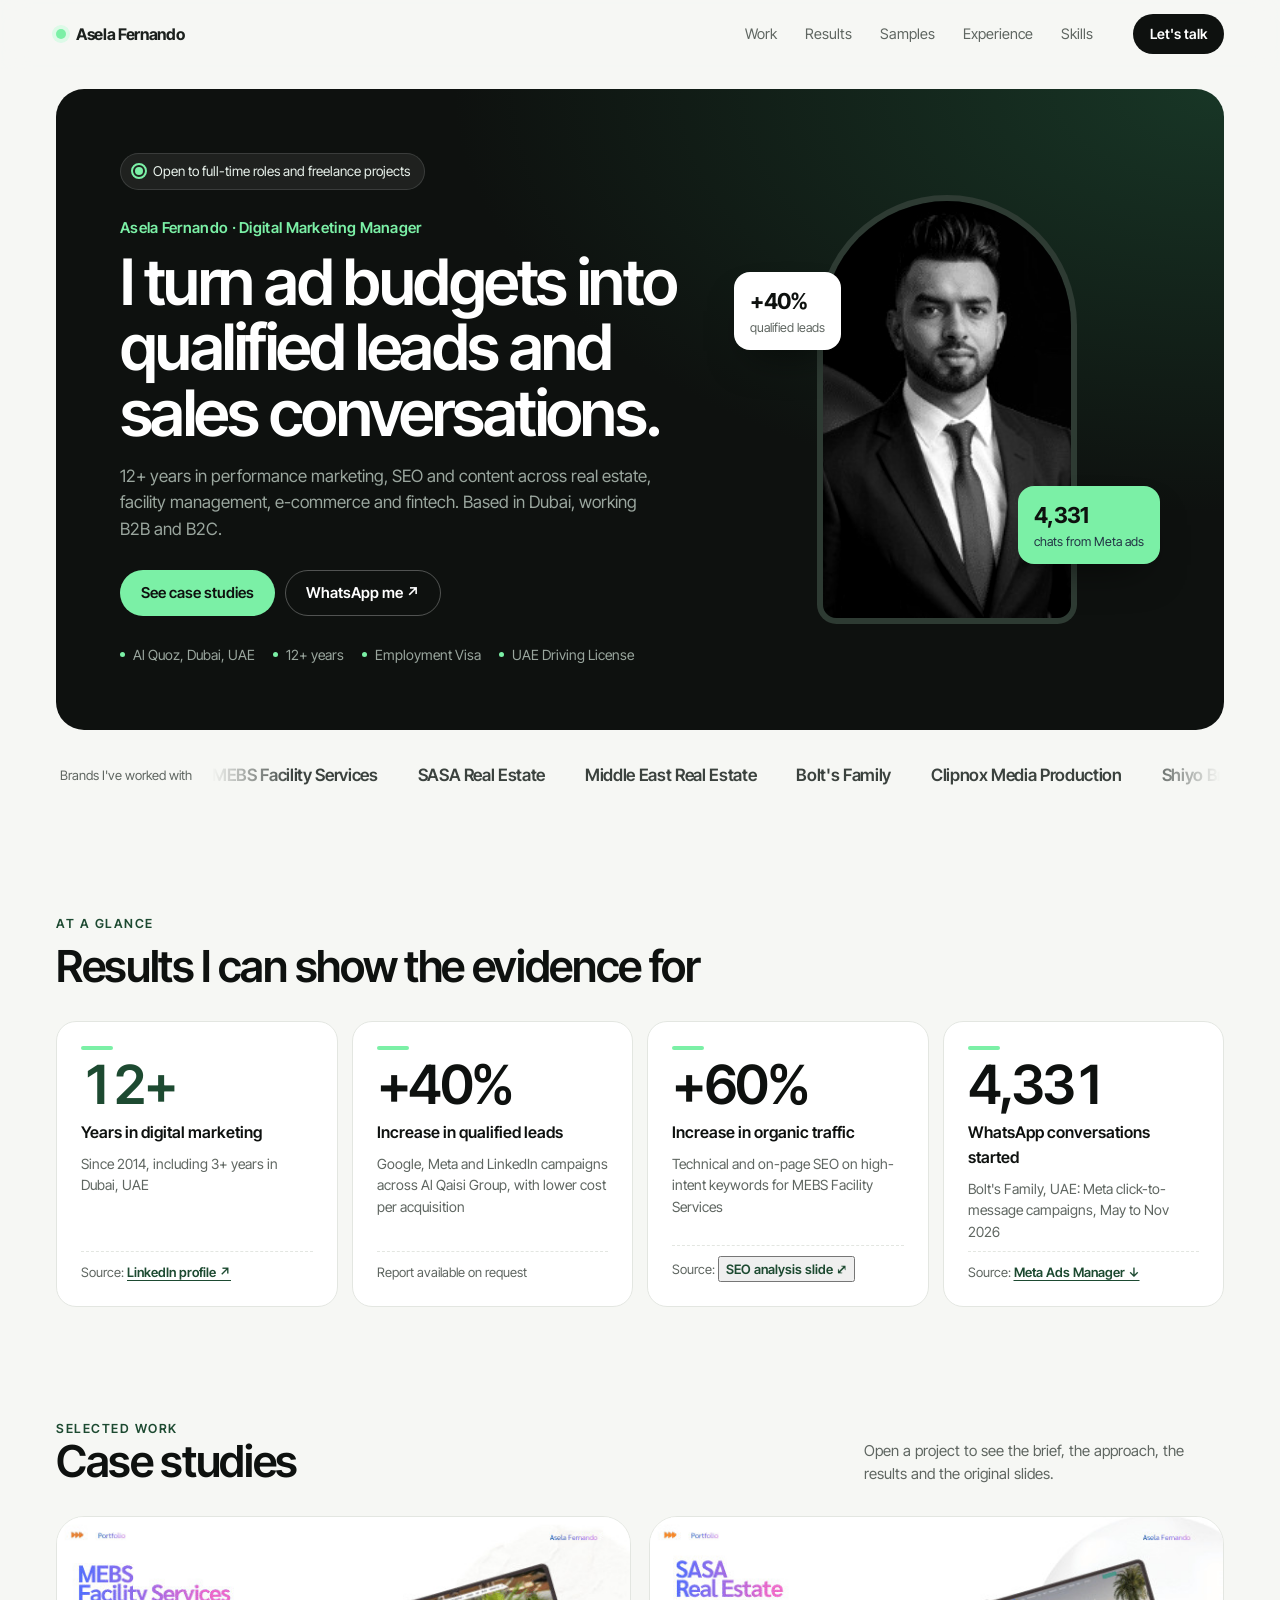
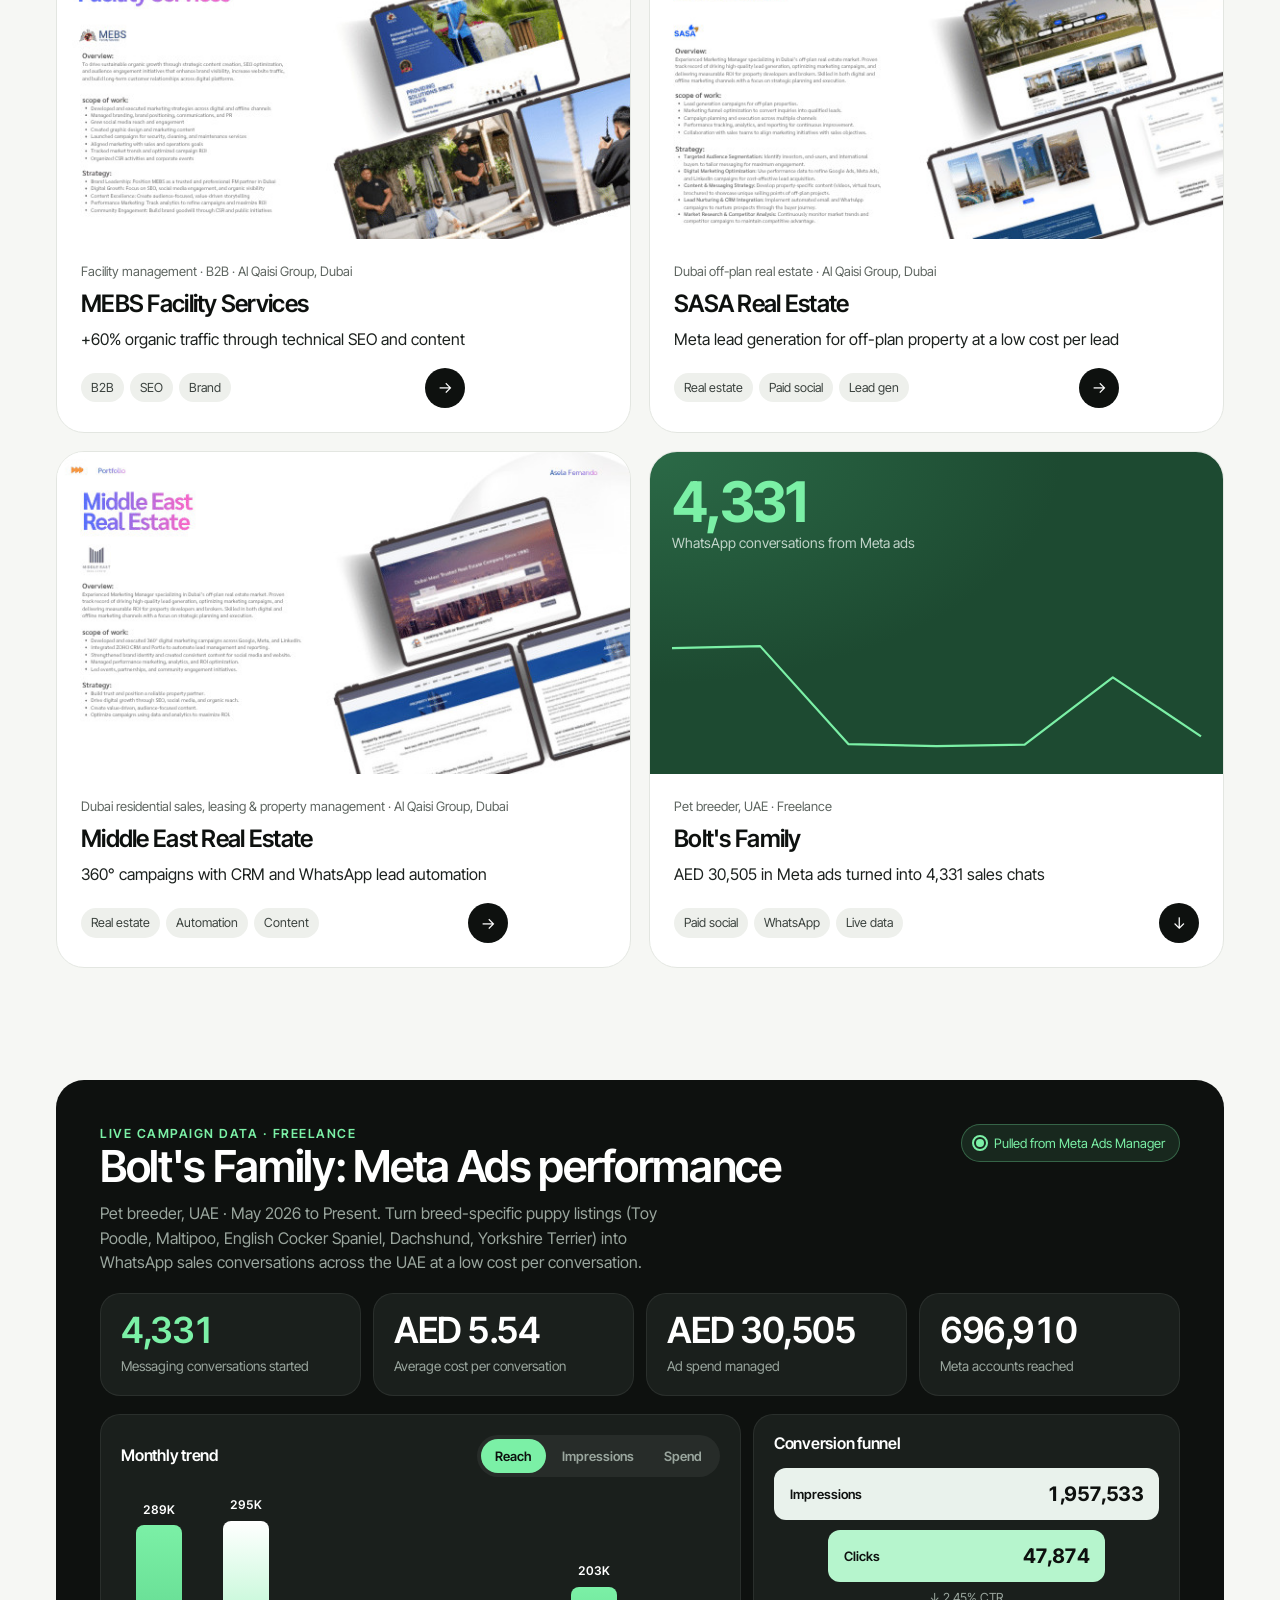
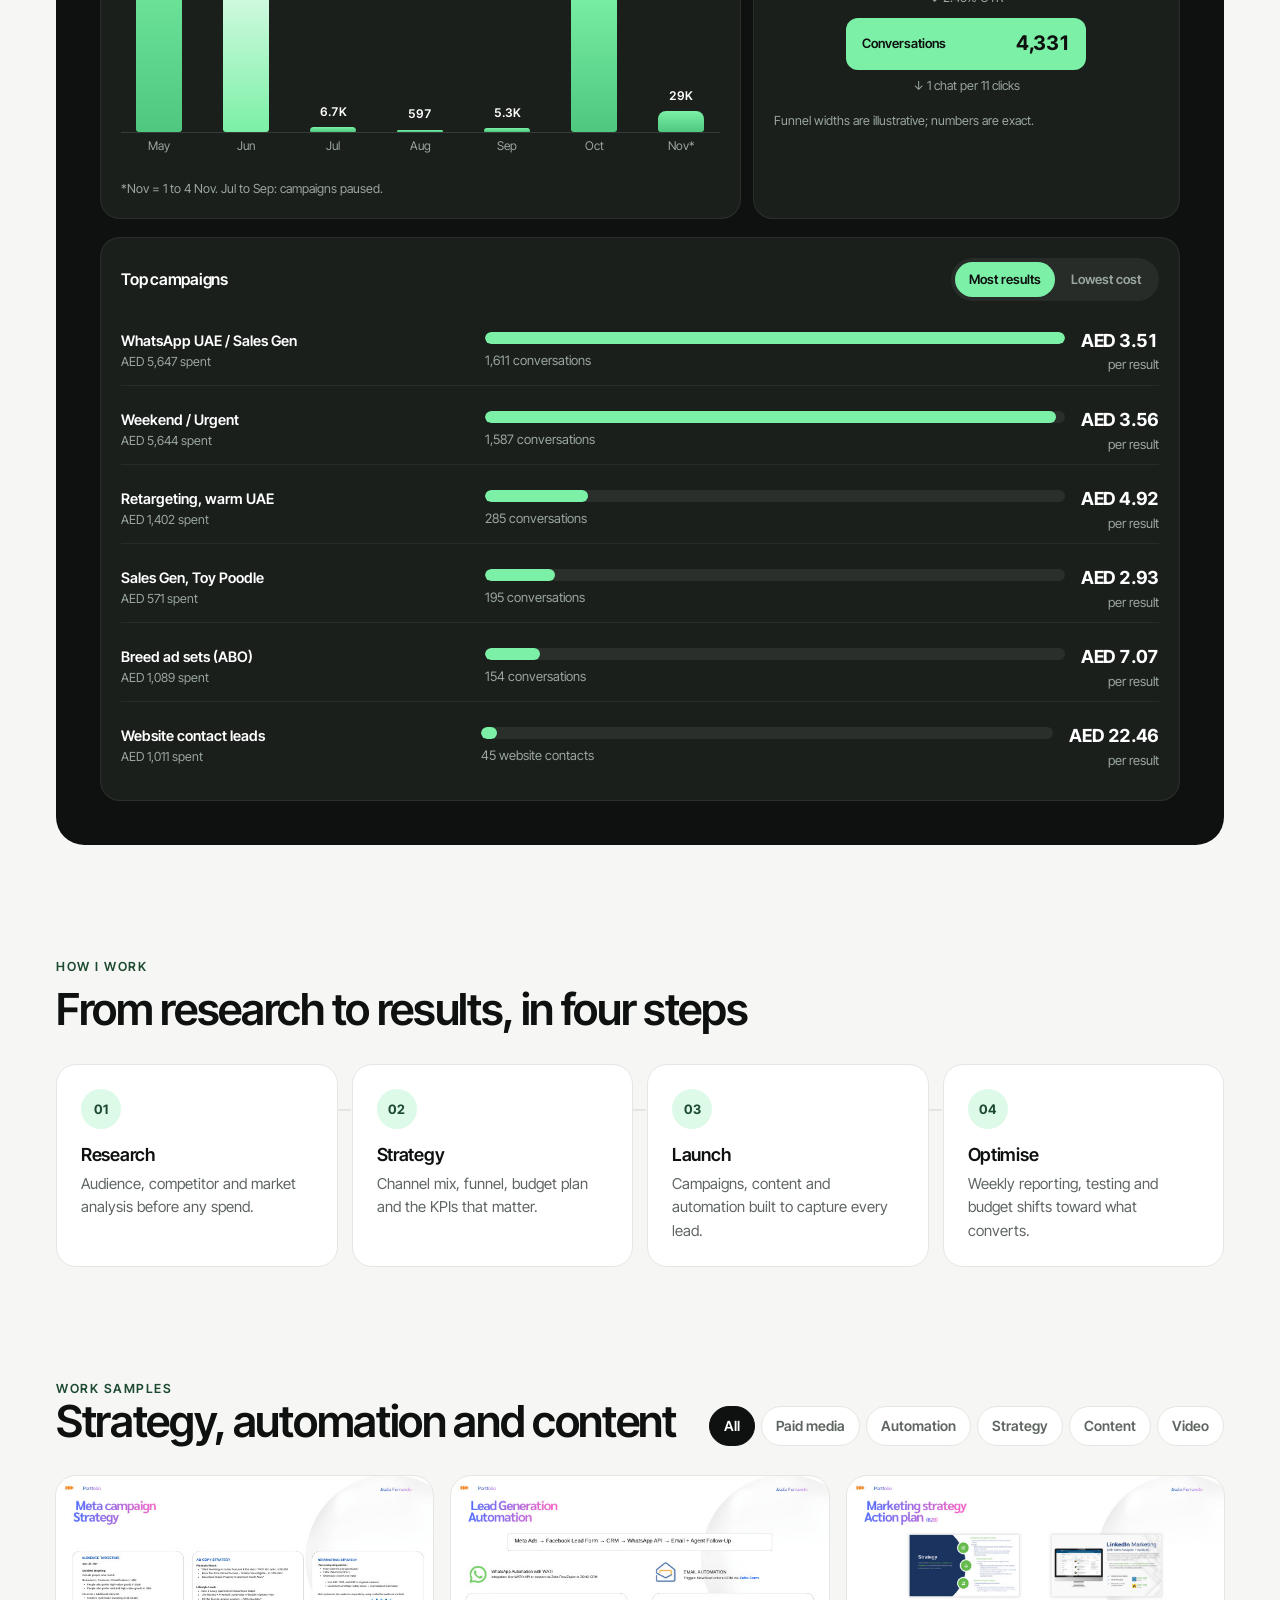
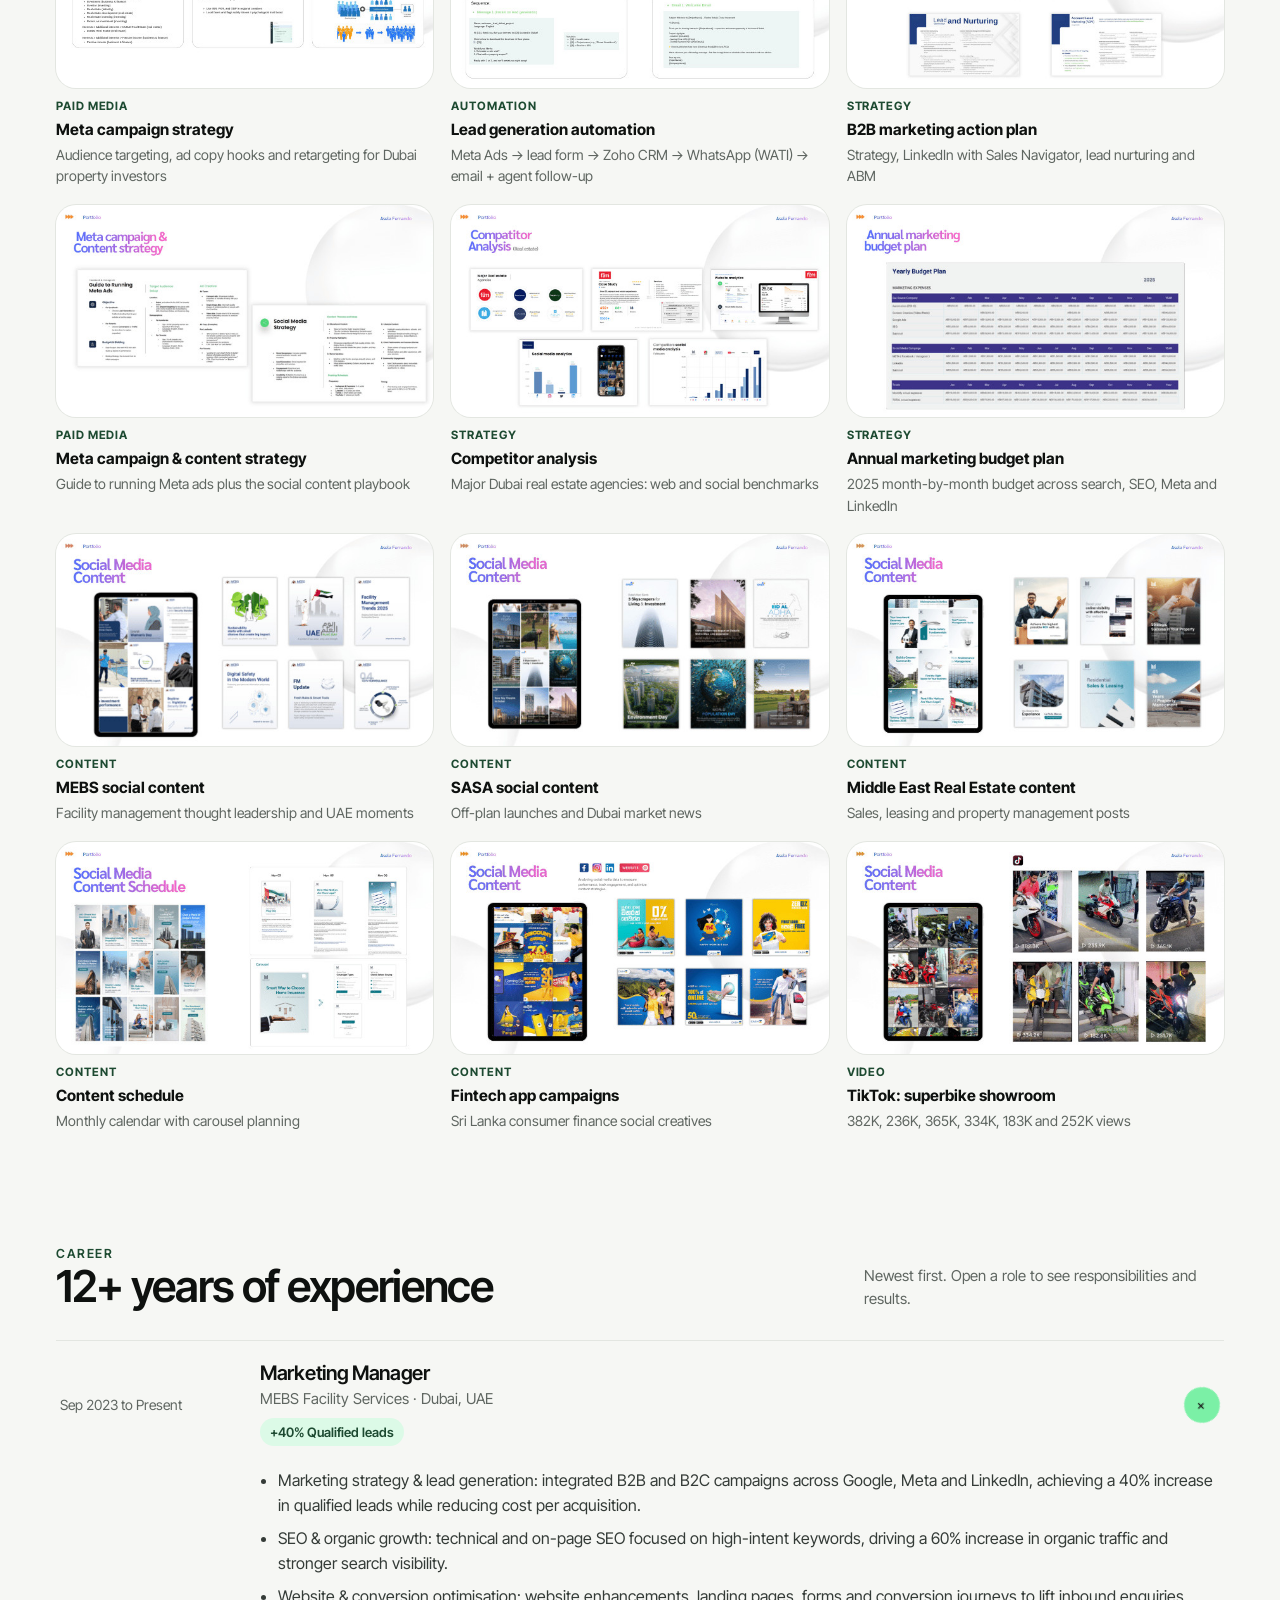
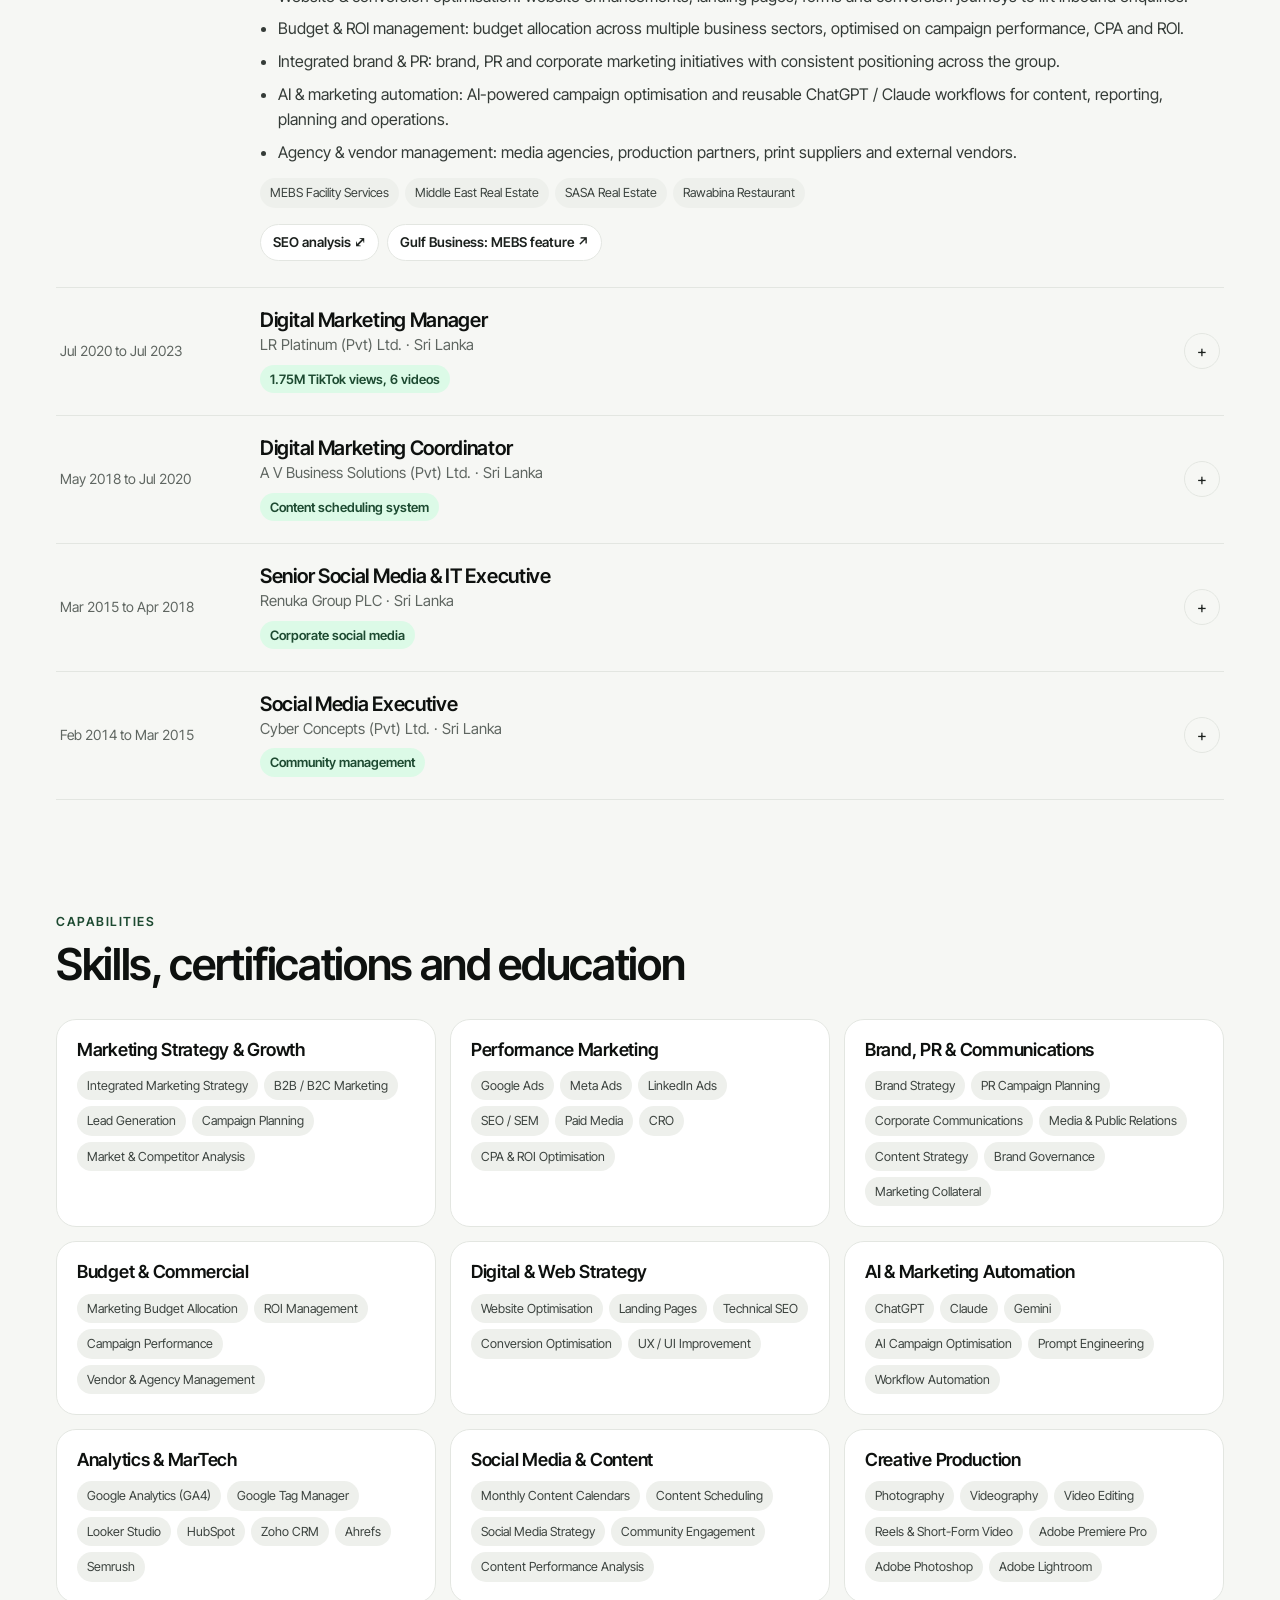
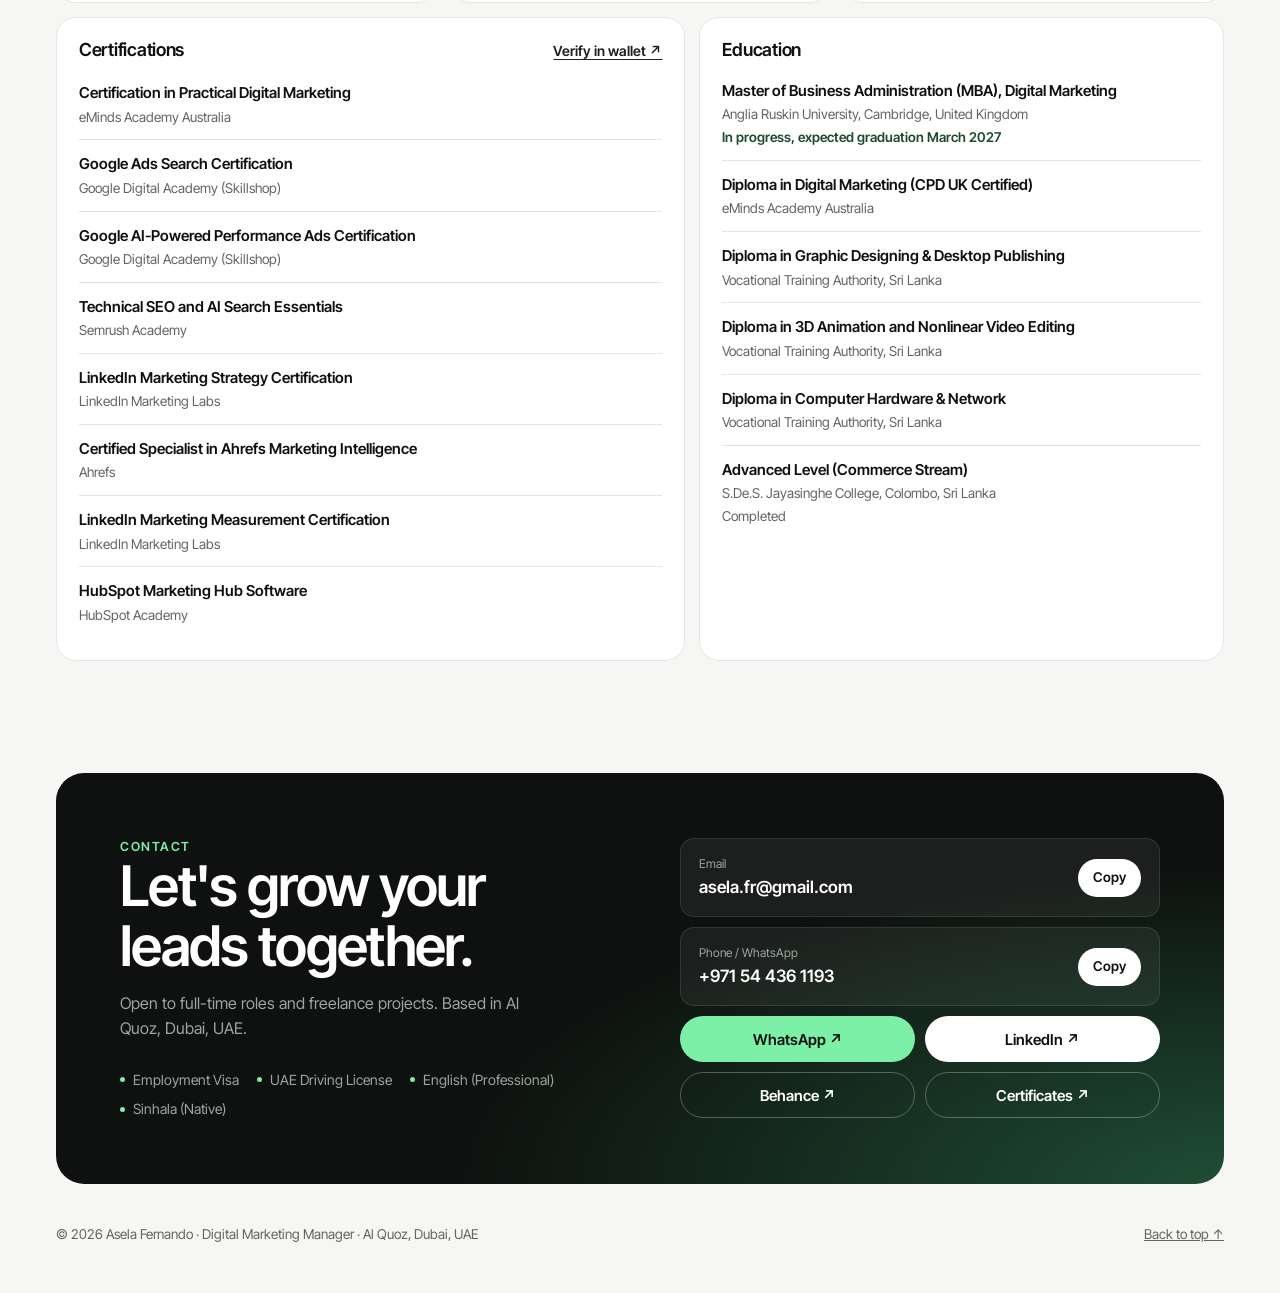
==== commit 8c366c3e: "Redesign portfolio for recruiters and clients Clear hierarchy: hero with headline, portrait and CTAs" ====
--- a/index.html
+++ b/index.html
@@ -4,208 +4,214 @@
   <meta charset="utf-8">
   <meta name="viewport" content="width=device-width, initial-scale=1">
   <title>Asela Fernando Portfolio</title>
-  <meta name="description" content="Digital marketing portfolio of Asela Fernando: case studies for MEBS Facility Services, SASA Real Estate and Middle East Real Estate, freelance work for Bolt's Family, campaign strategy, content and reports.">
+  <meta name="description" content="Asela Fernando, Digital Marketing Manager in Dubai. Case studies, live Meta Ads results, campaign strategy, experience and contact.">
   <link rel="preconnect" href="https://fonts.googleapis.com">
   <link rel="preconnect" href="https://fonts.gstatic.com" crossorigin>
   <link href="https://fonts.googleapis.com/css2?family=Inter+Tight:wght@400;500;600;700&display=swap" rel="stylesheet">
   <link rel="stylesheet" href="assets/css/style.css">
 </head>
 <body>
-  <header class="topbar" id="topbar">
-    <div class="wrap">
-      <a class="brand" href="#home" data-bind="owner.brand">©ASELA</a>
-      <nav class="nav" id="nav">
-        <a href="#home">Home</a>
-        <a href="#work">Case Studies</a>
-        <a href="#freelance">Freelance</a>
-        <a href="#strategy">Strategy</a>
-        <a href="#content">Content</a>
+  <div class="progress" id="progress" aria-hidden="true"></div>
+
+  <header class="nav" id="nav">
+    <div class="wrap nav-inner">
+      <a class="brand" href="#top"><span class="dot" aria-hidden="true"></span><span data-bind="name">Asela Fernando</span></a>
+      <nav class="nav-links" id="navLinks" aria-label="Sections">
+        <a href="#work">Work</a>
+        <a href="#results">Results</a>
+        <a href="#samples">Samples</a>
         <a href="#experience">Experience</a>
         <a href="#skills">Skills</a>
-        <a href="#evidence">Reports</a>
-        <a href="#contact">Contact</a>
       </nav>
-      <div class="pills">
-        <span class="pill">Portfolio</span>
-        <span class="pill dark" data-bind="owner.year">2026</span>
-      </div>
-      <button class="menu-btn" id="menuBtn" aria-expanded="false" aria-controls="nav">Menu</button>
+      <a class="btn btn-ink nav-cta" href="#contact">Let's talk</a>
+      <button class="menu-btn" id="menuBtn" type="button" aria-expanded="false" aria-controls="navLinks">Menu</button>
     </div>
   </header>
 
-  <main class="wrap" id="app">
-    <div class="data-note" id="dataNote" hidden></div>
+  <main id="top">
+    <div class="wrap"><div class="data-note" id="dataNote" hidden></div></div>
 
     <!-- Hero -->
-    <section class="slide reveal" id="home">
+    <section class="wrap hero">
       <div class="hero-panel">
+        <div class="hero-copy">
+          <span class="status"><span class="pulse" aria-hidden="true"></span><span id="availability"></span></span>
+          <p class="hero-name" id="heroName"></p>
+          <h1 class="hero-title" id="heroHeadline"></h1>
+          <p class="hero-intro" id="heroIntro"></p>
+          <div class="hero-ctas">
+            <a class="btn btn-mint" href="#work">See case studies</a>
+            <a class="btn btn-ghost" id="heroWhatsApp" href="#contact" target="_blank" rel="noopener">WhatsApp me ↗</a>
+          </div>
+          <ul class="hero-facts" id="heroFacts"></ul>
+        </div>
+        <div class="hero-visual">
+          <div class="portrait"><img id="portrait" alt="Portrait of Asela Fernando" width="180" height="297"></div>
+          <div class="float-chip chip-a"><b>+40%</b><span>qualified leads</span></div>
+          <div class="float-chip chip-b"><b>4,331</b><span>chats from Meta ads</span></div>
+        </div>
+      </div>
+      <div class="marquee" aria-label="Brands worked with">
+        <span class="marquee-label">Brands I've worked with</span>
+        <div class="marquee-track"><div class="marquee-row" id="clients"></div></div>
+      </div>
+    </section>
+
+    <!-- Impact -->
+    <section class="wrap section" id="impact" aria-labelledby="impactTitle">
+      <div class="section-head">
+        <p class="eyebrow">At a glance</p>
+        <h2 id="impactTitle">Results I can show the evidence for</h2>
+      </div>
+      <div class="kpi-grid" id="kpis"></div>
+    </section>
+
+    <!-- Work -->
+    <section class="wrap section" id="work" aria-labelledby="workTitle">
+      <div class="section-head split">
         <div>
-          <div id="heroTags" class="tag-row"></div>
-          <h1 class="display" id="heroTitle">Digital Marketing Portfolio</h1>
-          <p class="lead" id="heroSummary"></p>
-        </div>
-        <figure class="shot hero-shot" id="heroShot"></figure>
-        <a class="round-btn hero-dl" href="#index" aria-label="Jump to selected work">
-          <svg viewBox="0 0 16 16" fill="none" stroke="currentColor" stroke-width="2"><path d="M8 2v11M3 8l5 5 5-5"/></svg>
-        </a>
-      </div>
-      <div class="grid cols-4 hero-stats" id="heroStats"></div>
-    </section>
-
-    <!-- Index of work -->
-    <section class="slide reveal" id="index">
-      <div class="slide-head">
-        <span class="slide-num"></span>
-        <span class="star" aria-hidden="true">✳</span>
-      </div>
-      <div class="work-index" id="workIndex"></div>
-      <div class="slide-head" style="margin:34px 0 0;align-items:flex-end">
-        <h2 class="display">Selected<br>Work</h2>
-        <p class="kicker">Click any slide to view it full size. Numbers link to the report, live page or ad account they came from.</p>
-      </div>
-    </section>
-
-    <!-- In-house case studies -->
-    <section class="slide reveal" id="work">
-      <div class="slide-head">
+          <p class="eyebrow">Selected work</p>
+          <h2 id="workTitle">Case studies</h2>
+        </div>
+        <p class="section-lede">Open a project to see the brief, the approach, the results and the original slides.</p>
+      </div>
+      <div class="work-grid" id="workGrid"></div>
+    </section>
+
+    <!-- Results dashboard -->
+    <section class="wrap section" id="results" aria-labelledby="resultsTitle">
+      <div class="dash">
+        <div class="dash-head">
+          <div>
+            <p class="eyebrow on-dark">Live campaign data · Freelance</p>
+            <h2 id="resultsTitle">Bolt's Family: Meta Ads performance</h2>
+            <p class="dash-sub" id="dashSub"></p>
+          </div>
+          <span class="badge-live"><span class="pulse" aria-hidden="true"></span>Pulled from Meta Ads Manager</span>
+        </div>
+
+        <div class="dash-kpis" id="dashKpis"></div>
+
+        <div class="dash-grid">
+          <div class="panel">
+            <div class="panel-head">
+              <h3>Monthly trend</h3>
+              <div class="seg" role="tablist" aria-label="Chart metric" id="metricTabs"></div>
+            </div>
+            <div class="bars" id="bars" role="img"></div>
+            <p class="panel-note" id="barsNote"></p>
+          </div>
+          <div class="panel">
+            <div class="panel-head"><h3>Conversion funnel</h3></div>
+            <div class="funnel" id="funnel"></div>
+            <p class="panel-note">Funnel widths are illustrative; numbers are exact.</p>
+          </div>
+        </div>
+
+        <div class="panel">
+          <div class="panel-head">
+            <h3>Top campaigns</h3>
+            <div class="seg" role="tablist" aria-label="Sort campaigns" id="sortTabs">
+              <button type="button" role="tab" aria-selected="true" data-sort="n">Most results</button>
+              <button type="button" role="tab" aria-selected="false" data-sort="cpr">Lowest cost</button>
+            </div>
+          </div>
+          <div class="camps" id="camps"></div>
+        </div>
+      </div>
+    </section>
+
+    <!-- Process -->
+    <section class="wrap section" id="process" aria-labelledby="processTitle">
+      <div class="section-head">
+        <p class="eyebrow">How I work</p>
+        <h2 id="processTitle">From research to results, in four steps</h2>
+      </div>
+      <ol class="steps" id="steps"></ol>
+    </section>
+
+    <!-- Samples -->
+    <section class="wrap section" id="samples" aria-labelledby="samplesTitle">
+      <div class="section-head split">
         <div>
-          <span class="slide-num"></span>
-          <h2 class="title" style="margin-top:10px">Case Studies</h2>
-        </div>
-        <p class="kicker">In-house work across Al Qaisi Group, Dubai: facility management and two real estate brands.</p>
-      </div>
-      <div id="caseStudies"></div>
-    </section>
-
-    <!-- Freelance -->
-    <section class="slide reveal" id="freelance">
-      <div class="slide-head">
+          <p class="eyebrow">Work samples</p>
+          <h2 id="samplesTitle">Strategy, automation and content</h2>
+        </div>
+        <div class="chips-filter" id="filters" role="tablist" aria-label="Filter samples"></div>
+      </div>
+      <div class="sample-grid" id="sampleGrid"></div>
+    </section>
+
+    <!-- Experience -->
+    <section class="wrap section" id="experience" aria-labelledby="expTitle">
+      <div class="section-head split">
         <div>
-          <span class="slide-num"></span>
-          <h2 class="title" style="margin-top:10px">Freelance<br>Projects</h2>
-        </div>
-        <p class="kicker">Independent client work. Bolt's Family figures are pulled directly from the client's Meta ad account.</p>
-      </div>
-      <div id="caseList"></div>
-    </section>
-
-    <!-- Strategy gallery -->
-    <section class="slide reveal" id="strategy">
-      <div class="slide-head">
-        <div>
-          <span class="slide-num"></span>
-          <h2 class="title" style="margin-top:10px">Strategy, Systems<br>&amp; Planning</h2>
-        </div>
-        <p class="kicker">Campaign strategy, lead automation, competitor research and budget planning.</p>
-      </div>
-      <div class="gallery" id="strategyGallery"></div>
-    </section>
-
-    <!-- Content gallery -->
-    <section class="slide reveal" id="content">
-      <div class="slide-head">
-        <div>
-          <span class="slide-num"></span>
-          <h2 class="title" style="margin-top:10px">Social Media<br>Content</h2>
-        </div>
-        <p class="kicker">Content produced and scheduled across real estate, facility management, fintech and retail.</p>
-      </div>
-      <div class="gallery" id="contentGallery"></div>
-    </section>
-
-    <!-- Experience -->
-    <section class="slide reveal" id="experience">
-      <div class="slide-head">
-        <div style="display:flex;gap:16px;align-items:flex-start;flex-wrap:wrap">
-          <span class="slide-num" style="width:100%"></span>
-          <span class="pill mint" style="padding:8px 14px">● Work Experience</span>
-          <p class="kicker">Roles, responsibilities and the measurable outcome of each, with links to the supporting evidence.</p>
-        </div>
-        <h2 class="title align-end">Experience<br>&amp; Impact</h2>
-      </div>
-      <figure class="shot wide-shot" data-slide="3"></figure>
-      <div class="exp-list" id="expList"></div>
-    </section>
-
-    <!-- Skills, education & certifications -->
-    <section class="slide reveal" id="skills">
-      <div class="slide-head">
-        <div>
-          <span class="slide-num"></span>
-          <h2 class="title" style="margin-top:10px">Skills, Tools &amp;<br>Certifications</h2>
-        </div>
-        <p class="kicker">Nine capability areas, from strategy and paid media through analytics, AI automation and creative production.</p>
-      </div>
-      <div class="grid cols-2">
-        <figure class="shot" data-slide="5"></figure>
-        <figure class="shot" data-slide="4"></figure>
-      </div>
-      <div class="grid cols-3" id="skillGroups" style="margin-top:14px"></div>
-      <div class="skills-layout" style="margin-top:28px">
-        <div>
-          <p class="small" style="margin-bottom:10px">Education</p>
-          <div class="grid" id="eduList"></div>
-        </div>
-        <div>
-          <p class="small" style="margin-bottom:10px">Licenses &amp; certifications</p>
-          <div class="grid" id="certList"></div>
-          <div id="walletCta" style="margin-top:14px"></div>
-        </div>
-      </div>
-    </section>
-
-    <!-- Reports & evidence -->
-    <section class="slide reveal" id="evidence">
-      <div class="slide-head">
-        <div>
-          <span class="slide-num"></span>
-          <h2 class="title" style="margin-top:10px">Reports &amp;<br>Evidence Library</h2>
-        </div>
-        <p class="kicker">All supporting material in one place: ad account data, analytics slides, live pages and profiles.</p>
-      </div>
-      <div class="table-scroll">
-        <table class="evidence-table">
-          <thead><tr><th class="type">Type</th><th>Project</th><th>Document</th><th>Status</th></tr></thead>
-          <tbody id="evidenceRows"></tbody>
-        </table>
-      </div>
-      <div class="deck-links" id="deckLinks"></div>
+          <p class="eyebrow">Career</p>
+          <h2 id="expTitle">12+ years of experience</h2>
+        </div>
+        <p class="section-lede">Newest first. Open a role to see responsibilities and results.</p>
+      </div>
+      <div class="timeline" id="timeline"></div>
+    </section>
+
+    <!-- Skills -->
+    <section class="wrap section" id="skills" aria-labelledby="skillsTitle">
+      <div class="section-head">
+        <p class="eyebrow">Capabilities</p>
+        <h2 id="skillsTitle">Skills, certifications and education</h2>
+      </div>
+      <div class="skills-grid" id="skillGrid"></div>
+      <div class="creds">
+        <div class="cred-col">
+          <div class="cred-head"><h3>Certifications</h3><a class="text-link" id="walletLink" target="_blank" rel="noopener">Verify in wallet ↗</a></div>
+          <ul class="cred-list" id="certList"></ul>
+        </div>
+        <div class="cred-col">
+          <div class="cred-head"><h3>Education</h3></div>
+          <ul class="cred-list" id="eduList"></ul>
+        </div>
+      </div>
     </section>
 
     <!-- Contact -->
-    <section class="slide contact reveal" id="contact">
-      <div class="contact-side">
-        <span class="pill mint" style="align-self:flex-start">Open to work</span>
-        <div id="contactFacts" class="tag-row"></div>
-        <figure class="shot" data-slide="25" style="margin-top:auto"></figure>
-      </div>
-      <div class="contact-main">
-        <h2 class="display">Let's Work<br>Together</h2>
-        <p class="lead" id="contactLead"></p>
-        <div class="contact-links" id="contactLinks"></div>
+    <section class="wrap section" id="contact" aria-labelledby="contactTitle">
+      <div class="contact">
+        <div class="contact-copy">
+          <p class="eyebrow on-dark">Contact</p>
+          <h2 id="contactTitle">Let's grow your leads together.</h2>
+          <p class="contact-sub" id="contactSub"></p>
+          <ul class="hero-facts on-dark" id="contactFacts"></ul>
+        </div>
+        <div class="contact-actions" id="contactActions"></div>
       </div>
     </section>
   </main>
 
-  <footer>
-    <div class="wrap">
-      <span id="footerName"></span>
-      <a href="#home">Back to top ↑</a>
-    </div>
+  <footer class="wrap footer">
+    <span id="footerText"></span>
+    <a href="#top">Back to top ↑</a>
   </footer>
 
+  <!-- Case study panel -->
+  <dialog class="sheet" id="caseSheet" aria-labelledby="sheetTitle">
+    <div class="sheet-inner" id="sheetBody"></div>
+  </dialog>
+
+  <!-- Slide viewer -->
   <dialog class="lightbox" id="lightbox" aria-label="Slide viewer">
     <div class="lb-bar">
       <span class="lb-count" id="lbCount"></span>
-      <button class="lb-btn" id="lbClose" aria-label="Close">✕</button>
+      <button class="icon-btn" id="lbClose" type="button" aria-label="Close">✕</button>
     </div>
     <img id="lbImg" alt="">
     <div class="lb-foot">
-      <button class="lb-btn" id="lbPrev" aria-label="Previous slide">←</button>
+      <button class="icon-btn" id="lbPrev" type="button" aria-label="Previous">←</button>
       <p id="lbCaption"></p>
-      <button class="lb-btn" id="lbNext" aria-label="Next slide">→</button>
+      <button class="icon-btn" id="lbNext" type="button" aria-label="Next">→</button>
     </div>
   </dialog>
+
+  <div class="toast" id="toast" role="status" aria-live="polite"></div>
 
   <script src="assets/js/portfolio-data.js"></script>
   <script src="assets/js/main.js"></script>
--- a/assets/css/style.css
+++ b/assets/css/style.css
@@ -1,425 +1,408 @@
-/* Design tokens taken from the reference deck: white canvas, near-black panels,
-   mint + forest green accents, soft grey tiles, grotesk type. */
+/* Layout concept: a calm white page with one dark hero, one dark results dashboard and one dark
+   contact band. Mint marks the thing to look at; forest green carries secondary emphasis. */
 :root {
-  --canvas: #e9e9e6;
-  --paper: #ffffff;
-  --ink: #0f0f0f;
-  --ink-soft: #2a2a2a;
-  --muted: #6d6d6a;
-  --line: #e2e2de;
-  --tile: #ededea;
+  --bg: #f6f7f4;
+  --surface: #ffffff;
+  --ink: #0e110f;
+  --ink-2: #1a1f1c;
+  --text: #1c211e;
+  --muted: #5f6661;
+  --line: #e3e6e1;
+  --tile: #eef0ec;
   --mint: #7bf0a6;
-  --mint-soft: #c9f8da;
+  --mint-soft: #dcfae7;
   --forest: #1d4a31;
-  --forest-ink: #e9fff1;
+  --on-dark: #e9f2ec;
+  --on-dark-muted: #9aa69e;
   --radius-xl: 28px;
   --radius-lg: 20px;
   --radius-md: 14px;
-  --shadow: 0 1px 0 rgba(0, 0, 0, .04), 0 18px 40px -24px rgba(0, 0, 0, .25);
+  --shadow: 0 1px 2px rgba(14, 17, 15, .05), 0 20px 40px -28px rgba(14, 17, 15, .35);
   --font: "Inter Tight", "Inter", system-ui, -apple-system, "Segoe UI", sans-serif;
+  --ease: cubic-bezier(.2, .7, .2, 1);
 }
 
 * { box-sizing: border-box; }
 html { scroll-behavior: smooth; scroll-padding-top: 84px; }
 body {
-  margin: 0;
-  background: var(--canvas);
-  color: var(--ink);
-  font-family: var(--font);
-  font-size: 15px;
-  line-height: 1.5;
+  margin: 0; background: var(--bg); color: var(--text);
+  font-family: var(--font); font-size: 16px; line-height: 1.55;
   -webkit-font-smoothing: antialiased;
 }
+img { max-width: 100%; height: auto; display: block; }
 a { color: inherit; }
-img { max-width: 100%; display: block; }
-h1, h2, h3, h4 { margin: 0; font-weight: 500; letter-spacing: -0.035em; line-height: 1.02; }
+h1, h2, h3 { margin: 0; font-weight: 600; letter-spacing: -0.03em; line-height: 1.08; text-wrap: balance; color: var(--ink); }
+h2 { font-size: clamp(28px, 3.6vw, 44px); }
+h3 { font-size: 18px; letter-spacing: -0.015em; }
 p { margin: 0; }
-
-.wrap { width: min(1240px, 100% - 32px); margin-inline: auto; }
-
-/* ---------- Top bar (mirrors the slide header) ---------- */
-.topbar {
-  position: sticky; top: 0; z-index: 50;
-  background: rgba(255, 255, 255, .86);
-  backdrop-filter: saturate(1.4) blur(12px);
-  border-bottom: 1px solid var(--line);
-}
-.topbar .wrap { display: flex; align-items: center; gap: 28px; height: 64px; }
-.brand { font-weight: 700; letter-spacing: -0.02em; text-decoration: none; font-size: 15px; }
-.nav { display: flex; gap: 22px; font-size: 13px; }
-.nav a { text-decoration: none; color: var(--ink-soft); }
-.nav a:hover, .nav a.active { color: var(--ink); text-decoration: underline; text-underline-offset: 4px; }
-.topbar .pills { margin-left: auto; display: flex; gap: 6px; }
-.menu-btn { display: none; margin-left: auto; border: 0; background: var(--ink); color: #fff; border-radius: 999px; padding: 8px 14px; font: inherit; font-size: 13px; }
-
-.pill {
-  display: inline-flex; align-items: center; gap: 6px;
-  border-radius: 999px; padding: 5px 11px;
-  font-size: 10.5px; font-weight: 600; letter-spacing: .06em; text-transform: uppercase;
-  background: var(--tile); color: var(--ink);
-  white-space: nowrap;
-}
-.pill.dark { background: var(--ink); color: #fff; }
-.pill.mint { background: var(--mint); }
-.pill.forest { background: var(--forest); color: var(--forest-ink); }
-.pill.outline { background: transparent; border: 1px solid currentColor; }
-
-/* ---------- Slide sections ---------- */
-main { padding: 28px 0 60px; display: grid; gap: 24px; }
-.slide {
-  background: var(--paper);
-  border-radius: var(--radius-xl);
-  box-shadow: var(--shadow);
-  padding: clamp(22px, 4vw, 44px);
-  position: relative;
-  overflow: hidden;
-}
-.slide-head { display: flex; align-items: flex-start; justify-content: space-between; gap: 20px; margin-bottom: 28px; flex-wrap: wrap; }
-.slide-num { font-size: 12px; color: var(--muted); font-variant-numeric: tabular-nums; }
-.display { font-size: clamp(38px, 6.2vw, 76px); }
-.title { font-size: clamp(32px, 4.6vw, 56px); }
-.kicker { font-size: 13px; color: var(--muted); max-width: 46ch; }
-.lead { font-size: 15px; color: var(--ink-soft); max-width: 60ch; }
-.small { font-size: 12.5px; color: var(--muted); }
-.align-end { text-align: right; }
-
-.grid { display: grid; gap: 14px; }
-.cols-2 { grid-template-columns: repeat(2, minmax(0, 1fr)); }
-.cols-3 { grid-template-columns: repeat(3, minmax(0, 1fr)); }
-.cols-4 { grid-template-columns: repeat(4, minmax(0, 1fr)); }
-
-/* ---------- Cards ---------- */
-.card {
-  border-radius: var(--radius-lg);
-  padding: 20px;
-  background: var(--tile);
-  display: flex; flex-direction: column; gap: 10px;
-  min-width: 0;
-}
-.card.mint { background: var(--mint); }
-.card.forest { background: var(--forest); color: var(--forest-ink); }
-.card.forest .small, .card.ink .small { color: rgba(255, 255, 255, .66); }
-.card.ink { background: var(--ink); color: #fff; }
-.card.line { background: transparent; border: 1px solid var(--line); }
-.card h3 { font-size: 20px; letter-spacing: -0.02em; line-height: 1.15; }
-.card .stat { font-size: clamp(34px, 4vw, 48px); letter-spacing: -0.04em; line-height: 1; font-weight: 500; }
-
-.round-btn {
-  width: 44px; height: 44px; border-radius: 50%;
-  display: grid; place-items: center;
-  background: var(--mint); color: var(--ink);
-  border: 5px solid var(--ink);
-  text-decoration: none; flex: none;
-}
-.round-btn svg { width: 16px; height: 16px; }
-.star {
-  width: 40px; height: 40px; border-radius: 50%;
-  background: var(--forest); color: var(--mint);
-  display: grid; place-items: center; font-size: 20px; flex: none;
-}
+button { font: inherit; color: inherit; }
+:focus-visible { outline: 3px solid var(--mint); outline-offset: 3px; border-radius: 8px; }
+
+.wrap {
+  width: 100%; max-width: 1200px; margin-inline: auto;
+  padding-left: max(16px, env(safe-area-inset-left, 0px));
+  padding-right: max(16px, env(safe-area-inset-right, 0px));
+}
+
+/* ---------- Buttons ---------- */
+.btn {
+  display: inline-flex; align-items: center; justify-content: center; gap: 8px;
+  height: 46px; padding: 0 20px; border-radius: 999px; border: 1px solid transparent;
+  font-weight: 600; font-size: 15px; text-decoration: none; cursor: pointer;
+  transition: transform .2s var(--ease), background .2s, border-color .2s;
+}
+.btn:hover { transform: translateY(-2px); }
+.btn-mint { background: var(--mint); color: var(--ink); }
+.btn-ink { background: var(--ink); color: #fff; }
+.btn-ghost { border-color: rgba(255, 255, 255, .28); color: #fff; }
+.btn-ghost:hover { border-color: #fff; }
+.btn-light { background: #fff; color: var(--ink); }
+.text-link { font-size: 14px; font-weight: 600; text-underline-offset: 3px; }
+.icon-btn {
+  width: 42px; height: 42px; border-radius: 50%; border: 0; cursor: pointer;
+  background: var(--mint); color: var(--ink); font-size: 16px; flex: none;
+}
+
+/* ---------- Nav ---------- */
+.progress { position: fixed; top: 0; left: 0; height: 3px; width: 0; background: var(--mint); z-index: 80; }
+.nav {
+  position: sticky; top: env(safe-area-inset-top, 0px); z-index: 60;
+  background: rgba(246, 247, 244, .82); backdrop-filter: saturate(1.5) blur(14px);
+  border-bottom: 1px solid transparent; transition: border-color .2s;
+}
+.nav.scrolled { border-bottom-color: var(--line); }
+body::before { content: ""; position: fixed; inset: 0 0 auto; height: env(safe-area-inset-top, 0px); z-index: 70; background: var(--bg); }
+.nav-inner { display: flex; align-items: center; gap: 28px; height: 68px; }
+.brand { display: inline-flex; align-items: center; gap: 10px; font-weight: 700; text-decoration: none; letter-spacing: -0.02em; }
+.brand .dot { width: 10px; height: 10px; border-radius: 50%; background: var(--mint); box-shadow: 0 0 0 4px var(--mint-soft); }
+.nav-links { display: flex; gap: 4px; margin-left: auto; }
+.nav-links a { text-decoration: none; font-size: 14.5px; color: var(--muted); padding: 8px 12px; border-radius: 999px; transition: background .2s, color .2s; }
+.nav-links a:hover { color: var(--ink); background: var(--tile); }
+.nav-links a.active { color: var(--ink); background: var(--surface); box-shadow: 0 0 0 1px var(--line); }
+.nav-cta { height: 40px; padding: 0 16px; font-size: 14px; }
+.menu-btn { display: none; margin-left: auto; height: 40px; padding: 0 16px; border-radius: 999px; border: 1px solid var(--line); background: var(--surface); cursor: pointer; font-weight: 600; font-size: 14px; }
+
+/* ---------- Draft note (owner only, shown with #draft) ---------- */
+.data-note { margin-top: 16px; background: #fff8dc; border: 1px solid #efe1a4; color: #5d4d00; border-radius: var(--radius-md); padding: 10px 14px; font-size: 13px; }
 
 /* ---------- Hero ---------- */
+.hero { padding-top: 20px; }
 .hero-panel {
-  background: var(--ink); color: #fff;
-  border-radius: var(--radius-xl);
-  padding: clamp(22px, 3.4vw, 36px);
-  display: grid; grid-template-columns: 1.1fr 1fr; gap: 24px;
-  position: relative;
-}
-.hero-panel .display { color: #fff; margin: 18px 0 12px; }
-.hero-panel .lead { color: rgba(255, 255, 255, .72); }
-.hero-art { display: grid; grid-template-columns: repeat(3, 1fr); gap: 10px; min-height: 260px; }
-.hero-art .art { border-radius: var(--radius-lg); }
-.hero-dl { position: absolute; left: 50%; bottom: -22px; transform: translateX(-50%); }
-.hero-row { display: grid; grid-template-columns: 1.4fr .8fr 1fr; gap: 14px; margin-top: 18px; }
-
-/* Abstract monochrome "3D" renders, drawn in CSS so no stock images are needed */
-.art { position: relative; overflow: hidden; background: #cfcfcc; min-height: 120px; }
-.art::after { content: ""; position: absolute; inset: 0; background: radial-gradient(120% 90% at 30% 10%, rgba(255,255,255,.55), transparent 55%), radial-gradient(90% 80% at 80% 100%, rgba(0,0,0,.45), transparent 60%); }
-.art-ribs { background: repeating-linear-gradient(105deg, #f7f7f5 0 7px, #b9b9b6 13px, #4a4a48 19px, #dededb 25px); }
-.art-dots { background-color: #e7e7e4; background-image: radial-gradient(circle at 35% 35%, #fff 0 22%, #bdbdb9 46%, #6b6b68 70%, transparent 72%); background-size: 34px 34px; }
-.art-wave { background: repeating-radial-gradient(ellipse at 0% 120%, #fafaf8 0 10px, #a9a9a5 18px, #3d3d3b 26px, #d9d9d6 34px); }
-.art-dark { background: repeating-linear-gradient(160deg, #1b1b1b 0 12px, #5b5b59 22px, #0b0b0b 34px, #8a8a87 44px); }
-.art-fold { background: conic-gradient(from 210deg at 60% 40%, #111, #e8e8e5 25%, #6f6f6c 40%, #f4f4f2 55%, #1d1d1d 75%, #bcbcb8); }
-
-/* ---------- Table of contents ---------- */
-.toc { display: grid; grid-template-columns: repeat(4, minmax(0, 1fr)); gap: 12px; }
-.toc a { text-decoration: none; }
-.toc .card { min-height: 112px; transition: transform .2s ease, background .2s ease; }
-.toc .card:hover { transform: translateY(-3px); background: var(--mint); }
-.toc .card.forest:hover { background: var(--forest); }
-.toc .time { font-size: 11px; color: var(--muted); font-variant-numeric: tabular-nums; }
-.toc .card.forest .time { color: rgba(255,255,255,.6); }
-.toc h3 { font-size: 17px; }
-
-/* ---------- Achievements ---------- */
-.achieve { display: grid; grid-template-columns: .9fr 2fr; gap: 18px; align-items: stretch; }
-.phone {
-  background: var(--ink); border-radius: 34px; padding: 10px; position: relative; min-height: 340px;
-  display: flex;
-}
-.phone .art { flex: 1; border-radius: 26px; }
-.phone .round-btn { position: absolute; left: 50%; bottom: 20px; transform: translateX(-50%); }
-
-/* ---------- Experience timeline ---------- */
-.exp-list { display: grid; gap: 14px; }
-.exp {
-  border: 4px solid var(--ink); border-radius: var(--radius-xl);
-  padding: 8px; display: grid; grid-template-columns: .85fr 1.6fr 1fr; gap: 8px;
-}
-.exp > .card { border-radius: var(--radius-lg); }
-.exp .role { font-size: 24px; letter-spacing: -0.03em; }
-.exp ul { margin: 0; padding-left: 18px; display: grid; gap: 6px; font-size: 13.5px; }
-.exp .metrics { display: grid; grid-template-columns: 1fr 1fr; gap: 8px; }
-.exp .metric { background: rgba(255,255,255,.12); border-radius: var(--radius-md); padding: 10px 12px; }
-.exp .metric b { display: block; font-size: 22px; font-weight: 500; letter-spacing: -0.03em; }
-
-/* ---------- Freelance case studies ---------- */
-.case { display: grid; grid-template-columns: 1fr 1.25fr; gap: 22px; padding-top: 26px; border-top: 1px solid var(--line); }
-.case + .case { margin-top: 30px; }
-.case-title { font-size: clamp(30px, 3.6vw, 44px); margin: 12px 0 10px; }
-.case .tags { display: flex; flex-wrap: wrap; gap: 6px; margin-top: 12px; }
-.case-block h4 { font-size: 12px; letter-spacing: .08em; text-transform: uppercase; color: var(--muted); font-weight: 600; margin-bottom: 8px; }
-.case-block + .case-block { margin-top: 18px; }
-.case-block ol { margin: 0; padding-left: 18px; display: grid; gap: 6px; }
-
-/* Revenue-breakdown style KPI rows */
-.kpis { display: grid; gap: 8px; }
+  position: relative; overflow: hidden;
+  background: radial-gradient(120% 120% at 100% 0%, #183626 0%, var(--ink) 55%);
+  color: var(--on-dark); border-radius: var(--radius-xl);
+  padding: clamp(28px, 5vw, 64px);
+  display: grid; grid-template-columns: 1.35fr 1fr; gap: 40px; align-items: center;
+}
+.status { display: inline-flex; align-items: center; gap: 10px; font-size: 13.5px; color: var(--on-dark); background: rgba(255,255,255,.07); border: 1px solid rgba(255,255,255,.12); padding: 7px 14px; border-radius: 999px; }
+.pulse { width: 8px; height: 8px; border-radius: 50%; background: var(--mint); position: relative; flex: none; }
+.pulse::after { content: ""; position: absolute; inset: -4px; border-radius: 50%; border: 2px solid var(--mint); animation: pulse 2s ease-out infinite; }
+@keyframes pulse { from { opacity: .8; transform: scale(.6); } to { opacity: 0; transform: scale(1.8); } }
+.hero-name { margin-top: 26px; font-size: 15px; font-weight: 600; color: var(--mint); letter-spacing: .02em; }
+.hero-title { margin-top: 10px; color: #fff; font-size: clamp(34px, 5.2vw, 64px); font-weight: 600; letter-spacing: -0.04em; line-height: 1.02; }
+.hero-intro { margin-top: 18px; max-width: 54ch; color: var(--on-dark-muted); font-size: 17px; }
+.hero-ctas { display: flex; gap: 10px; flex-wrap: wrap; margin-top: 28px; }
+.hero-facts { list-style: none; padding: 0; margin: 28px 0 0; display: flex; flex-wrap: wrap; gap: 8px 18px; font-size: 14px; color: var(--on-dark-muted); }
+.hero-facts li { display: inline-flex; align-items: center; gap: 8px; }
+.hero-facts li::before { content: ""; width: 5px; height: 5px; border-radius: 50%; background: var(--mint); }
+
+.hero-visual { position: relative; display: grid; place-items: center; min-height: 340px; }
+.portrait {
+  width: min(260px, 70%); aspect-ratio: 180 / 297; border-radius: 160px 160px 24px 24px; overflow: hidden;
+  background: #1c2a22; border: 6px solid rgba(255,255,255,.08);
+}
+.portrait img { width: 100%; height: 100%; object-fit: cover; object-position: top; filter: grayscale(1) contrast(1.05); transition: filter .6s var(--ease), transform .6s var(--ease); }
+.hero-visual:hover .portrait img { filter: grayscale(0); transform: scale(1.03); }
+.float-chip {
+  position: absolute; display: grid; gap: 0; padding: 12px 16px; border-radius: 16px;
+  background: var(--surface); color: var(--ink); box-shadow: 0 20px 40px -18px rgba(0,0,0,.6);
+  animation: bob 6s ease-in-out infinite;
+}
+.float-chip b { font-size: 22px; letter-spacing: -0.03em; }
+.float-chip span { font-size: 12.5px; color: var(--muted); }
+.chip-a { left: 0; top: 18%; }
+.chip-b { right: 0; bottom: 14%; background: var(--mint); animation-delay: -3s; }
+.chip-b span { color: #234; }
+@keyframes bob { 0%, 100% { transform: translateY(0); } 50% { transform: translateY(-10px); } }
+
+/* Client strip */
+.marquee { display: flex; align-items: center; gap: 20px; margin-top: 18px; padding: 14px 4px; }
+.marquee-label { font-size: 13px; color: var(--muted); white-space: nowrap; flex: none; }
+.marquee-track { overflow: hidden; flex: 1; mask-image: linear-gradient(90deg, transparent, #000 8%, #000 92%, transparent); }
+.marquee-row { display: flex; gap: 40px; width: max-content; animation: slide 38s linear infinite; }
+.marquee-track:hover .marquee-row { animation-play-state: paused; }
+.marquee-row span { font-weight: 600; font-size: 17px; letter-spacing: -0.02em; color: #3b423e; white-space: nowrap; }
+@keyframes slide { to { transform: translateX(-50%); } }
+
+/* ---------- Sections ---------- */
+.section { padding-top: clamp(64px, 9vw, 112px); }
+.section-head { display: grid; gap: 10px; margin-bottom: 30px; }
+.section-head.split { grid-template-columns: 1fr auto; align-items: end; gap: 20px; }
+.section-lede { color: var(--muted); max-width: 40ch; font-size: 15px; }
+.eyebrow { font-size: 12.5px; font-weight: 600; letter-spacing: .12em; text-transform: uppercase; color: var(--forest); }
+.eyebrow.on-dark { color: var(--mint); }
+
+/* ---------- KPIs ---------- */
+.kpi-grid { display: grid; grid-template-columns: repeat(4, minmax(0, 1fr)); gap: 14px; }
 .kpi {
-  display: grid; grid-template-columns: 1fr auto; align-items: center; gap: 10px;
-  border-radius: var(--radius-md); padding: 12px 16px;
-  background: var(--tile);
-}
-.kpi:nth-child(3n+1) { background: var(--mint); }
-.kpi:nth-child(3n+2) { background: var(--forest); color: var(--forest-ink); }
-.kpi:nth-child(3n+2) .small { color: rgba(255,255,255,.66); }
-.kpi .label { font-size: 13px; font-weight: 600; }
-.kpi .value { font-size: clamp(24px, 3vw, 34px); letter-spacing: -0.04em; font-weight: 500; text-align: right; }
-.kpi .small { grid-column: 1 / -1; margin-top: -4px; }
-
-.chart-card { margin-top: 12px; }
-.chart-card svg { width: 100%; height: auto; display: block; }
-.chart-legend { display: flex; gap: 14px; font-size: 12px; color: var(--muted); }
-.chart-legend i { display: inline-block; width: 10px; height: 10px; border-radius: 3px; margin-right: 6px; vertical-align: -1px; }
-
-.quote { font-size: clamp(18px, 2vw, 22px); letter-spacing: -0.02em; line-height: 1.3; }
-
-/* ---------- Evidence links ---------- */
-.evidence { display: flex; flex-wrap: wrap; gap: 8px; margin-top: 14px; }
-.ev {
-  display: inline-flex; align-items: center; gap: 8px;
-  border-radius: 999px; padding: 8px 14px 8px 8px;
-  background: var(--ink); color: #fff; text-decoration: none; font-size: 13px;
-}
-.ev .ico { width: 24px; height: 24px; border-radius: 50%; background: var(--mint); color: var(--ink); display: grid; place-items: center; font-size: 11px; font-weight: 700; }
-.ev:hover { background: var(--forest); }
-.ev.pending { background: transparent; color: var(--muted); border: 1px dashed #b8b8b4; cursor: not-allowed; }
-.ev.pending .ico { background: var(--tile); color: var(--muted); }
-.card.forest .ev.pending, .card.ink .ev.pending { color: rgba(255, 255, 255, .72); border-color: rgba(255, 255, 255, .4); }
-
-.evidence-table { width: 100%; border-collapse: collapse; font-size: 14px; }
-.evidence-table th { text-align: left; font-size: 11px; letter-spacing: .08em; text-transform: uppercase; color: var(--muted); font-weight: 600; padding: 10px 12px; border-bottom: 1px solid var(--line); }
-.evidence-table td { padding: 12px; border-bottom: 1px solid var(--line); vertical-align: middle; }
-.evidence-table tr:hover td { background: #fafaf8; }
-.evidence-table .type { width: 120px; }
-.evidence-table a { font-weight: 600; text-underline-offset: 3px; }
-.table-scroll { overflow-x: auto; }
-
-/* ---------- Behance ---------- */
-.behance { display: grid; grid-template-columns: 1.3fr 1fr; gap: 22px; align-items: stretch; }
-.behance .art { border-radius: var(--radius-xl); min-height: 300px; }
-.behance-cta { display: inline-flex; align-items: center; gap: 10px; background: var(--forest); color: var(--forest-ink); border-radius: 999px; padding: 10px 18px; text-decoration: none; font-weight: 600; font-size: 14px; }
+  background: var(--surface); border: 1px solid var(--line); border-radius: var(--radius-lg);
+  padding: 24px; display: flex; flex-direction: column; gap: 8px; min-width: 0;
+  transition: transform .25s var(--ease), box-shadow .25s;
+}
+.kpi:hover { transform: translateY(-4px); box-shadow: var(--shadow); }
+.kpi-value { font-size: clamp(38px, 4.4vw, 54px); font-weight: 600; letter-spacing: -0.045em; line-height: 1; color: var(--ink); font-variant-numeric: tabular-nums; }
+.kpi:first-child .kpi-value { color: var(--forest); }
+.kpi-label { font-weight: 600; color: var(--ink); }
+.kpi-note { font-size: 14px; color: var(--muted); }
+.kpi-src { margin-top: auto; padding-top: 10px; font-size: 13px; color: var(--muted); border-top: 1px dashed var(--line); }
+.kpi-src a, .kpi-src button { color: var(--forest); font-weight: 600; text-underline-offset: 3px; }
+.kpi .accent { display: block; width: 32px; height: 4px; border-radius: 4px; background: var(--mint); }
+
+/* ---------- Work cards ---------- */
+.work-grid { display: grid; grid-template-columns: repeat(2, minmax(0, 1fr)); gap: 18px; }
+.work-card {
+  text-align: left; border: 1px solid var(--line); background: var(--surface); border-radius: var(--radius-xl);
+  padding: 0; overflow: hidden; cursor: pointer; display: flex; flex-direction: column; text-decoration: none; color: inherit;
+  transition: transform .3s var(--ease), box-shadow .3s var(--ease);
+}
+.work-card:hover { transform: translateY(-6px); box-shadow: var(--shadow); }
+.work-media { aspect-ratio: 16 / 9; overflow: hidden; background: var(--tile); position: relative; }
+.work-media img { width: 100%; height: 100% !important; object-fit: cover; transition: transform .6s var(--ease); }
+.work-card:hover .work-media img { transform: scale(1.04); }
+.work-body { padding: 22px 24px 24px; display: grid; gap: 10px; }
+.work-meta { font-size: 13px; color: var(--muted); }
+.work-body h3 { font-size: 24px; letter-spacing: -0.03em; }
+.work-outcome { font-size: 16px; color: var(--text); }
+.work-foot { display: flex; align-items: center; justify-content: space-between; gap: 12px; margin-top: 6px; }
+.tags { display: flex; flex-wrap: wrap; gap: 6px; }
+.tag { font-size: 12.5px; padding: 5px 10px; border-radius: 999px; background: var(--tile); color: #3b423e; }
+.go { width: 40px; height: 40px; border-radius: 50%; display: grid; place-items: center; background: var(--ink); color: #fff; flex: none; transition: background .2s, transform .3s var(--ease); }
+.work-card:hover .go { background: var(--mint); color: var(--ink); transform: rotate(-45deg); }
+
+/* Bolt's Family card art: a live sparkline instead of a slide */
+.spark-art { width: 100%; height: 100%; background: radial-gradient(120% 120% at 0% 0%, #2b6a47, var(--forest) 60%); display: flex; flex-direction: column; justify-content: space-between; padding: 22px; color: var(--on-dark); }
+.spark-art b { font-size: clamp(36px, 4.6vw, 56px); letter-spacing: -0.04em; color: var(--mint); line-height: 1; }
+.spark-art span { font-size: 14px; color: rgba(233,242,236,.8); }
+.spark-art svg { width: 100%; height: 42%; overflow: visible; }
+
+/* ---------- Dashboard ---------- */
+.dash { background: var(--ink); color: var(--on-dark); border-radius: var(--radius-xl); padding: clamp(22px, 4vw, 44px); display: grid; gap: 18px; }
+.dash h2 { color: #fff; }
+.dash-head { display: flex; justify-content: space-between; align-items: flex-start; gap: 16px; flex-wrap: wrap; }
+.dash-sub { margin-top: 10px; color: var(--on-dark-muted); max-width: 62ch; }
+.badge-live { display: inline-flex; align-items: center; gap: 10px; font-size: 13px; padding: 8px 14px; border-radius: 999px; background: rgba(123,240,166,.1); border: 1px solid rgba(123,240,166,.3); color: var(--mint); }
+.dash-kpis { display: grid; grid-template-columns: repeat(4, minmax(0, 1fr)); gap: 12px; }
+.dk { background: var(--ink-2); border: 1px solid rgba(255,255,255,.07); border-radius: var(--radius-lg); padding: 18px 20px; }
+.dk-value { font-size: clamp(26px, 3vw, 36px); font-weight: 600; letter-spacing: -0.04em; color: #fff; font-variant-numeric: tabular-nums; line-height: 1.05; }
+.dk:first-child .dk-value { color: var(--mint); }
+.dk-label { margin-top: 6px; font-size: 13.5px; color: var(--on-dark-muted); }
+.dash-grid { display: grid; grid-template-columns: 1.5fr 1fr; gap: 12px; }
+.panel { background: var(--ink-2); border: 1px solid rgba(255,255,255,.07); border-radius: var(--radius-lg); padding: 20px; display: grid; gap: 16px; align-content: start; min-width: 0; }
+.panel-head { display: flex; justify-content: space-between; align-items: center; gap: 12px; flex-wrap: wrap; }
+.panel h3 { color: #fff; font-size: 16px; }
+.panel-note { font-size: 12.5px; color: var(--on-dark-muted); }
+
+.seg { display: inline-flex; padding: 4px; gap: 2px; border-radius: 999px; background: rgba(255,255,255,.06); }
+.seg button { border: 0; background: none; color: var(--on-dark-muted); padding: 7px 14px; border-radius: 999px; font-size: 13px; font-weight: 600; cursor: pointer; transition: background .2s, color .2s; }
+.seg button[aria-selected="true"] { background: var(--mint); color: var(--ink); }
+
+/* Bar chart (HTML so it scales and animates smoothly) */
+.bars { display: grid; grid-auto-flow: column; grid-auto-columns: 1fr; gap: 10px; height: 240px; align-items: end; padding-top: 28px; border-bottom: 1px solid rgba(255,255,255,.12); margin-bottom: 30px; }
+.bar { position: relative; height: 100%; display: flex; flex-direction: column; justify-content: flex-end; align-items: center; border: 0; background: none; padding: 0; cursor: default; }
+.bar .fill { width: min(100%, 46px); border-radius: 8px 8px 3px 3px; background: linear-gradient(180deg, var(--mint), #4fc77f); height: var(--h, 0%); min-height: 2px; transition: height .8s var(--ease); }
+.bar.peak .fill { background: linear-gradient(180deg, #fff, var(--mint)); }
+.bar .val { position: absolute; bottom: calc(var(--h, 0%) + 6px); font-size: 12px; font-weight: 600; color: #fff; white-space: nowrap; transition: bottom .8s var(--ease); font-variant-numeric: tabular-nums; }
+.bar .mon { position: absolute; bottom: -24px; font-size: 12px; color: var(--on-dark-muted); }
+.bar:hover .fill, .bar:focus-visible .fill { filter: brightness(1.15); }
+.bars-wrap { padding-bottom: 24px; }
+
+/* Funnel */
+.funnel { display: grid; gap: 10px; }
+.f-step { display: grid; gap: 6px; }
+.f-bar { height: 52px; border-radius: 12px; margin-inline: auto; display: flex; align-items: center; justify-content: space-between; gap: 12px; padding: 0 16px; color: var(--ink); width: var(--w); min-width: min(100%, 240px); transition: width 1s var(--ease); }
+.f-step:nth-child(1) .f-bar { background: #e9f2ec; }
+.f-step:nth-child(2) .f-bar { background: #b6f5cd; }
+.f-step:nth-child(3) .f-bar { background: var(--mint); }
+.f-bar b { font-size: 20px; letter-spacing: -0.03em; font-variant-numeric: tabular-nums; }
+.f-bar span { font-size: 13px; font-weight: 600; }
+.f-note { text-align: center; font-size: 12.5px; color: var(--on-dark-muted); }
+
+/* Campaign bars */
+.camps { display: grid; gap: 10px; }
+.camp { display: grid; grid-template-columns: minmax(0, 1.2fr) minmax(0, 2fr) auto; gap: 16px; align-items: center; padding: 10px 0; border-bottom: 1px solid rgba(255,255,255,.06); }
+.camp:last-child { border-bottom: 0; }
+.camp-name { font-weight: 600; color: #fff; font-size: 14.5px; }
+.camp-spend { font-size: 12.5px; color: var(--on-dark-muted); }
+.camp-track { height: 12px; border-radius: 999px; background: rgba(255,255,255,.07); overflow: hidden; }
+.camp-fill { height: 100%; width: var(--w, 0%); border-radius: 999px; background: var(--mint); transition: width .9s var(--ease); }
+.camp-res { font-size: 13px; color: var(--on-dark-muted); margin-top: 6px; }
+.camp-cost { text-align: right; font-size: 13px; color: var(--on-dark-muted); }
+.camp-cost b { display: block; font-size: 18px; color: #fff; letter-spacing: -0.02em; font-variant-numeric: tabular-nums; }
+
+/* ---------- Process ---------- */
+.steps { list-style: none; margin: 0; padding: 0; display: grid; grid-template-columns: repeat(4, minmax(0, 1fr)); gap: 14px; counter-reset: step; }
+.step { position: relative; background: var(--surface); border: 1px solid var(--line); border-radius: var(--radius-lg); padding: 24px; display: grid; gap: 8px; align-content: start; }
+.step::before { counter-increment: step; content: "0" counter(step); font-size: 13px; font-weight: 700; color: var(--forest); background: var(--mint-soft); width: 40px; height: 40px; border-radius: 50%; display: grid; place-items: center; margin-bottom: 8px; }
+.step p { color: var(--muted); font-size: 15px; }
+.step:not(:last-child)::after { content: ""; position: absolute; top: 44px; right: -14px; width: 14px; height: 2px; background: var(--line); }
+
+/* ---------- Samples ---------- */
+.chips-filter { display: flex; flex-wrap: wrap; gap: 6px; }
+.chips-filter button { border: 1px solid var(--line); background: var(--surface); padding: 8px 14px; border-radius: 999px; font-size: 14px; font-weight: 600; color: var(--muted); cursor: pointer; transition: background .2s, color .2s, border-color .2s; }
+.chips-filter button[aria-selected="true"] { background: var(--ink); color: #fff; border-color: var(--ink); }
+.sample-grid { display: grid; grid-template-columns: repeat(3, minmax(0, 1fr)); gap: 18px; }
+.sample { margin: 0; display: grid; gap: 10px; align-content: start; transition: opacity .35s var(--ease), transform .35s var(--ease); }
+.sample.hide { display: none; }
+.sample.enter { animation: rise .45s var(--ease) both; }
+.shot { display: block; position: relative; width: 100%; border: 0; padding: 0; cursor: zoom-in; border-radius: var(--radius-lg); overflow: hidden; background: var(--tile); box-shadow: 0 0 0 1px var(--line); }
+.shot img { width: 100%; aspect-ratio: 596 / 335; object-fit: cover; transition: transform .5s var(--ease); }
+.shot:hover img { transform: scale(1.04); }
+.shot .zoom { position: absolute; right: 12px; bottom: 12px; width: 36px; height: 36px; border-radius: 50%; display: grid; place-items: center; background: var(--ink); color: #fff; font-size: 14px; opacity: 0; transform: translateY(6px); transition: opacity .2s, transform .2s; }
+.shot:hover .zoom, .shot:focus-visible .zoom { opacity: 1; transform: none; }
+.sample figcaption { display: grid; gap: 2px; }
+.sample figcaption b { font-size: 15.5px; color: var(--ink); }
+.sample figcaption span { font-size: 14px; color: var(--muted); }
+.sample .cat { font-size: 11.5px; font-weight: 700; letter-spacing: .08em; text-transform: uppercase; color: var(--forest); }
+
+/* ---------- Timeline ---------- */
+.timeline { display: grid; gap: 0; border-top: 1px solid var(--line); }
+.role { border-bottom: 1px solid var(--line); }
+.role summary { list-style: none; cursor: pointer; display: grid; grid-template-columns: 180px minmax(0, 1fr) auto; gap: 20px; align-items: center; padding: 22px 4px; }
+.role summary::-webkit-details-marker { display: none; }
+.role-when { font-size: 14px; color: var(--muted); font-variant-numeric: tabular-nums; }
+.role-what h3 { font-size: 20px; }
+.role-what p { color: var(--muted); font-size: 15px; margin-top: 2px; }
+.role-highlight { display: inline-flex; margin-top: 8px; font-size: 13px; font-weight: 600; color: var(--forest); background: var(--mint-soft); padding: 4px 10px; border-radius: 999px; }
+.role .plus { width: 36px; height: 36px; border-radius: 50%; border: 1px solid var(--line); display: grid; place-items: center; transition: transform .3s var(--ease), background .2s; }
+.role[open] .plus { transform: rotate(45deg); background: var(--mint); border-color: var(--mint); }
+.role-body { display: grid; grid-template-columns: 180px minmax(0, 1fr); gap: 20px; padding: 0 4px 26px; animation: rise .4s var(--ease) both; }
+.role-body ul { margin: 0; padding-left: 18px; display: grid; gap: 8px; color: #343b37; }
+.role-body .brands { display: flex; flex-wrap: wrap; gap: 6px; margin-top: 14px; }
+.role-body .ev-row { display: flex; flex-wrap: wrap; gap: 8px; margin-top: 16px; }
+
+.pill-link { display: inline-flex; align-items: center; gap: 6px; padding: 7px 12px; border-radius: 999px; border: 1px solid var(--line); background: var(--surface); text-decoration: none; font-size: 13.5px; font-weight: 600; cursor: pointer; transition: border-color .2s, background .2s; }
+.pill-link:hover { border-color: var(--ink); }
 
 /* ---------- Skills ---------- */
-.skills-layout { display: grid; grid-template-columns: 1.2fr 1.2fr .6fr; gap: 22px; align-items: start; }
-#skillGroups .card { min-height: 180px; }
-#skillGroups .chip { font-size: 12px; }
-.skill-group + .skill-group { margin-top: 18px; }
-.chips { display: flex; flex-wrap: wrap; gap: 6px; margin-top: 8px; }
-.chip { font-size: 12.5px; padding: 6px 11px; border-radius: 999px; background: var(--tile); }
-.skills-layout .phone { min-height: 520px; position: sticky; top: 90px; }
+.skills-grid { display: grid; grid-template-columns: repeat(3, minmax(0, 1fr)); gap: 14px; }
+.skill { background: var(--surface); border: 1px solid var(--line); border-radius: var(--radius-lg); padding: 20px; display: grid; gap: 12px; align-content: start; }
+.skill .tags .tag { background: var(--tile); }
+.creds { display: grid; grid-template-columns: 1.2fr 1fr; gap: 14px; margin-top: 14px; }
+.cred-col { background: var(--surface); border: 1px solid var(--line); border-radius: var(--radius-lg); padding: 22px; }
+.cred-head { display: flex; justify-content: space-between; align-items: baseline; gap: 12px; margin-bottom: 8px; }
+.cred-list { list-style: none; margin: 0; padding: 0; }
+.cred-list li { display: grid; gap: 2px; padding: 12px 0; border-bottom: 1px solid var(--line); }
+.cred-list li:last-child { border-bottom: 0; }
+.cred-list b { font-weight: 600; font-size: 15px; color: var(--ink); }
+.cred-list span { font-size: 13.5px; color: var(--muted); }
+.cred-list .now { color: var(--forest); font-weight: 600; }
 
 /* ---------- Contact ---------- */
-.contact { display: grid; grid-template-columns: .9fr 1.4fr; gap: 0; padding: 0; }
-.contact-side { background: var(--ink); color: #fff; padding: clamp(22px, 4vw, 44px); display: flex; flex-direction: column; gap: 18px; border-radius: var(--radius-xl) 0 0 var(--radius-xl); }
-.contact-side .art { border-radius: var(--radius-lg); flex: 1; min-height: 220px; }
-.contact-main { padding: clamp(22px, 4vw, 44px); display: flex; flex-direction: column; gap: 22px; }
-.contact-links { display: grid; grid-template-columns: repeat(2, minmax(0, 1fr)); gap: 12px; }
-.contact-links a { text-decoration: none; }
-.contact-links .card { min-height: 120px; justify-content: space-between; }
-.contact-links .card:hover { outline: 2px solid var(--ink); }
-
-/* ---------- Pending data marker ---------- */
-.tbc {
-  border: 1px dashed currentColor; border-radius: 8px; padding: 0 .3em;
-  opacity: .7;
-}
-.data-note {
-  display: flex; gap: 12px; align-items: center;
-  background: #fffbe6; border: 1px solid #f1e3a3; color: #5d4d00;
-  border-radius: var(--radius-md); padding: 10px 14px; font-size: 13px;
-}
-.data-note[hidden] { display: none; }
-
-footer { padding: 20px 0 40px; font-size: 12px; color: var(--muted); }
-footer .wrap { display: flex; justify-content: space-between; gap: 12px; flex-wrap: wrap; }
-
-/* ---------- Reveal on scroll ---------- */
-.reveal { opacity: 0; transform: translateY(14px); transition: opacity .6s ease, transform .6s ease; }
-.reveal.in { opacity: 1; transform: none; }
-@media (prefers-reduced-motion: reduce) {
-  html { scroll-behavior: auto; }
-  .reveal { opacity: 1; transform: none; transition: none; }
-}
-
-/* ---------- Responsive ---------- */
-@media (max-width: 1020px) {
-  #skillGroups { grid-template-columns: repeat(2, minmax(0, 1fr)); }
-  .toc { grid-template-columns: repeat(2, minmax(0, 1fr)); }
-  .cols-4 { grid-template-columns: repeat(2, minmax(0, 1fr)); }
-  .exp { grid-template-columns: 1fr 1fr; }
-  .exp > .card:last-child { grid-column: 1 / -1; }
-  .skills-layout { grid-template-columns: 1fr 1fr; }
-  .skills-layout .phone { display: none; }
-}
-@media (max-width: 820px) {
-  .nav, .topbar .pills { display: none; }
-  .menu-btn { display: inline-block; }
-  .topbar.open .nav {
-    display: flex; flex-direction: column; gap: 14px;
-    position: absolute; top: 64px; left: 0; right: 0;
-    background: #fff; padding: 18px 16px; border-bottom: 1px solid var(--line);
-  }
-  .align-end { text-align: left; }
-  .hero-panel, .achieve, .case, .behance, .contact, .skills-layout { grid-template-columns: 1fr; }
-  .hero-art { min-height: 180px; }
-  .hero-row { grid-template-columns: 1fr; }
-  .cols-2, .cols-3 { grid-template-columns: 1fr; }
-  .exp { grid-template-columns: 1fr; }
-  .phone { min-height: 220px; }
-  .contact-side { border-radius: var(--radius-xl) var(--radius-xl) 0 0; }
-  .contact-links { grid-template-columns: 1fr; }
-}
-@media (max-width: 520px) {
-  .toc, .cols-4 { grid-template-columns: 1fr; }
-  .exp .metrics { grid-template-columns: 1fr 1fr; }
-}
-
-@media print {
-  body { background: #fff; }
-  .topbar, .data-note { display: none; }
-  .slide { box-shadow: none; break-inside: avoid; border: 1px solid var(--line); }
-  .reveal { opacity: 1; transform: none; }
-}
-
-
-/* ================= Image-led layout ================= */
-.tag-row { display: flex; gap: 6px; flex-wrap: wrap; }
-.pill.on-dark { color: #fff; }
-.chip.on-forest { background: rgba(255, 255, 255, .12); }
-
-/* Clickable slide images */
-.shot { margin: 0; min-width: 0; }
-.shot-btn {
-  position: relative; display: block; width: 100%; padding: 0; border: 0; cursor: zoom-in;
-  background: var(--ink); border-radius: var(--radius-lg); overflow: hidden;
-  box-shadow: 0 1px 0 rgba(0,0,0,.06), 0 18px 36px -22px rgba(0,0,0,.45);
-}
-.shot-btn img { width: 100%; height: auto; aspect-ratio: 596 / 335; object-fit: cover; display: block; transition: transform .5s ease; }
-.shot-btn:hover img { transform: scale(1.03); }
-.shot-btn:focus-visible { outline: 3px solid var(--mint); outline-offset: 3px; }
-.shot-btn .zoom {
-  position: absolute; right: 10px; bottom: 10px; width: 34px; height: 34px; border-radius: 50%;
-  display: grid; place-items: center; background: var(--mint); color: var(--ink); font-size: 15px;
-  border: 4px solid var(--ink); opacity: 0; transform: translateY(4px); transition: opacity .2s ease, transform .2s ease;
-}
-.shot-btn:hover .zoom, .shot-btn:focus-visible .zoom { opacity: 1; transform: none; }
-.shot-btn.framed { border: 8px solid var(--ink); border-radius: var(--radius-xl); }
-.wide-shot { max-width: 640px; margin: 0 auto 18px; }
-.link-btn { border: 0; background: none; padding: 0; font: inherit; font-weight: 600; color: inherit; text-decoration: underline; text-underline-offset: 3px; cursor: zoom-in; text-align: left; }
-.link-btn.small { font-weight: 400; color: var(--muted); }
-
-/* Hero */
-.hero-panel { align-items: center; }
-.hero-panel .tag-row { margin-bottom: 6px; }
-.hero-shot .shot-btn { border: 6px solid #2a2a2a; }
-.hero-stats { margin-top: 30px; }
-.hero-stats .stat { font-size: clamp(30px, 3.4vw, 42px); }
-
-/* Work index */
-.work-index { display: grid; grid-template-columns: repeat(3, minmax(0, 1fr)); gap: 14px; }
-.work-tile { text-decoration: none; background: var(--tile); border-radius: var(--radius-lg); overflow: hidden; display: flex; flex-direction: column; transition: transform .2s ease, background .2s ease; }
-.work-tile:hover { transform: translateY(-3px); background: var(--mint); }
-.work-tile.forest { background: var(--forest); color: var(--forest-ink); }
-.work-tile.forest .small, .work-tile.forest .time { color: rgba(255,255,255,.65); }
-.work-media { aspect-ratio: 596 / 335; background: var(--ink); overflow: hidden; }
-.work-media img { width: 100%; height: 100%; object-fit: cover; display: block; }
-.stat-media { height: 100%; display: flex; flex-direction: column; justify-content: center; align-items: flex-start; gap: 4px; padding: 22px; background: radial-gradient(120% 120% at 10% 0%, #2c6a47, var(--forest) 60%); }
-.stat-media .stat { color: var(--mint); font-size: clamp(44px, 5vw, 64px); letter-spacing: -0.04em; line-height: 1; font-weight: 500; }
-.stat-media .small { color: rgba(255,255,255,.75); }
-.work-label { padding: 14px 18px 18px; display: grid; gap: 4px; }
-.work-label h3 { font-size: 18px; letter-spacing: -0.02em; }
-.work-label .time { font-size: 11px; color: var(--muted); font-variant-numeric: tabular-nums; }
-
-/* In-house case studies */
-.study { padding-top: 28px; border-top: 1px solid var(--line); }
-.study + .study { margin-top: 40px; }
-.study-head { display: flex; flex-direction: column; gap: 10px; margin-bottom: 18px; }
-.study-head .case-title { margin: 0; }
-.study-body { display: grid; grid-template-columns: 1.25fr 1fr; gap: 26px; align-items: start; }
-.study-text { display: flex; flex-direction: column; gap: 16px; min-width: 0; }
-.study-text .case-block + .case-block { margin-top: 0; }
-.study-results .card { padding: 16px; }
-ul.ticks { list-style: none; margin: 0; padding: 0; display: grid; gap: 7px; }
-ul.ticks li { position: relative; padding-left: 22px; font-size: 14px; }
-ul.ticks li::before { content: ""; position: absolute; left: 0; top: .45em; width: 11px; height: 11px; border-radius: 50%; background: var(--mint); box-shadow: inset 0 0 0 3px var(--forest); }
-.strip { display: grid; grid-template-columns: repeat(4, minmax(0, 1fr)); gap: 12px; margin-top: 18px; }
-.strip figure, .gallery figure { margin: 0; display: flex; flex-direction: column; gap: 8px; min-width: 0; }
-.strip figcaption { font-size: 12.5px; color: var(--muted); }
-
-/* Galleries */
-.gallery { display: grid; grid-template-columns: repeat(3, minmax(0, 1fr)); gap: 18px; }
-.gallery figure.feature { grid-column: span 2; grid-row: span 2; }
-.gallery figcaption { display: grid; gap: 2px; font-size: 14px; }
-
-/* Freelance */
-.case-wide { grid-column: 1 / -1; }
-.case-wide:empty { display: none; }
-.source-note { display: flex; gap: 8px; align-items: center; flex-wrap: wrap; font-size: 12.5px; color: var(--muted); margin-top: 16px; }
-.camp-table td, .camp-table th { white-space: nowrap; }
-.kpis { grid-template-columns: repeat(2, minmax(0, 1fr)); }
-.kpi .value { font-size: clamp(20px, 2.2vw, 28px); }
-.pending-row { display: grid; grid-template-columns: repeat(2, minmax(0, 1fr)); gap: 14px; margin-top: 30px; padding-top: 26px; border-top: 1px solid var(--line); }
-.pending-card .case-title { margin: 6px 0 0; }
-
-/* Deck links */
-.deck-links { display: flex; gap: 10px; flex-wrap: wrap; margin-top: 20px; }
-.behance-cta.dark { background: var(--ink); color: #fff; }
-
-/* Contact side image */
-.contact-side .shot-btn { border: 4px solid #2a2a2a; }
-
-/* Lightbox */
+.contact { background: radial-gradient(120% 140% at 100% 100%, #1f4d34 0%, var(--ink) 55%); color: var(--on-dark); border-radius: var(--radius-xl); padding: clamp(28px, 5vw, 64px); display: grid; grid-template-columns: 1.1fr 1fr; gap: 32px; align-items: center; }
+.contact h2 { color: #fff; font-size: clamp(32px, 4.6vw, 56px); }
+.contact-sub { margin-top: 14px; color: var(--on-dark-muted); max-width: 46ch; }
+.contact-actions { display: grid; gap: 10px; }
+.c-row { display: flex; align-items: center; justify-content: space-between; gap: 12px; padding: 16px 18px; border-radius: var(--radius-md); background: rgba(255,255,255,.06); border: 1px solid rgba(255,255,255,.1); }
+.c-row small { display: block; font-size: 12px; color: var(--on-dark-muted); }
+.c-row strong { font-size: 17px; color: #fff; font-weight: 600; word-break: break-word; }
+.c-row .btn { height: 38px; padding: 0 14px; font-size: 13.5px; flex: none; }
+.c-btns { display: grid; grid-template-columns: 1fr 1fr; gap: 10px; }
+.c-btns .btn { width: 100%; }
+
+.footer { display: flex; justify-content: space-between; gap: 12px; flex-wrap: wrap; padding-block: 40px 48px; font-size: 13.5px; color: var(--muted); }
+
+/* ---------- Case sheet ---------- */
+.sheet { width: min(980px, 100%); max-width: none; max-height: 92vh; margin: auto; padding: 0; border: 0; border-radius: var(--radius-xl); background: var(--surface); color: var(--text); overflow: auto; }
+.sheet::backdrop { background: rgba(10, 14, 12, .62); backdrop-filter: blur(5px); }
+.sheet[open] { animation: sheetIn .45s var(--ease) both; }
+@keyframes sheetIn { from { opacity: 0; transform: translateY(24px) scale(.98); } to { opacity: 1; transform: none; } }
+.sheet-inner { padding: clamp(20px, 4vw, 40px); display: grid; gap: 22px; }
+.sheet-top { display: flex; justify-content: space-between; align-items: flex-start; gap: 16px; }
+.sheet-top h2 { font-size: clamp(28px, 3.6vw, 40px); margin-top: 6px; }
+.sheet-close { background: var(--tile); color: var(--ink); }
+.sheet-results { display: grid; grid-template-columns: repeat(2, minmax(0, 1fr)); gap: 12px; }
+.sr { border-radius: var(--radius-lg); padding: 18px 20px; background: var(--mint); }
+.sr:nth-child(2) { background: var(--forest); color: var(--on-dark); }
+.sr b { display: block; font-size: 30px; letter-spacing: -0.04em; line-height: 1.05; }
+.sr span { font-size: 14px; opacity: .8; }
+.sheet-cols { display: grid; grid-template-columns: 1fr 1fr; gap: 24px; }
+.sheet h4 { margin: 0 0 10px; font-size: 12.5px; letter-spacing: .1em; text-transform: uppercase; color: var(--forest); }
+.ticks { list-style: none; margin: 0; padding: 0; display: grid; gap: 8px; }
+.ticks li { position: relative; padding-left: 24px; font-size: 15px; }
+.ticks li::before { content: "✓"; position: absolute; left: 0; top: 0; color: var(--forest); font-weight: 700; }
+.viewer { display: grid; gap: 10px; }
+.viewer-main { border-radius: var(--radius-lg); overflow: hidden; background: var(--tile); box-shadow: 0 0 0 1px var(--line); }
+.viewer-main img { width: 100%; aspect-ratio: 596 / 335; object-fit: contain; background: #fff; cursor: zoom-in; }
+.thumbs { display: grid; grid-template-columns: repeat(5, minmax(0, 1fr)); gap: 8px; }
+.thumbs button { border: 2px solid transparent; padding: 0; border-radius: 10px; overflow: hidden; cursor: pointer; background: none; opacity: .65; transition: opacity .2s, border-color .2s; }
+.thumbs button[aria-current="true"] { border-color: var(--forest); opacity: 1; }
+.thumbs img { aspect-ratio: 596 / 335; object-fit: cover; width: 100%; }
+.sheet-links { display: flex; flex-wrap: wrap; gap: 8px; }
+
+/* ---------- Lightbox ---------- */
 .lightbox { width: min(1000px, 94vw); max-width: none; padding: 0; border: 0; border-radius: var(--radius-xl); background: var(--ink); color: #fff; }
-.lightbox::backdrop { background: rgba(10, 12, 10, .82); backdrop-filter: blur(4px); }
-.lightbox img { display: block; width: 100%; height: auto; max-height: 76vh; object-fit: contain; background: #000; }
+.lightbox::backdrop { background: rgba(8, 10, 9, .85); backdrop-filter: blur(4px); }
+.lightbox img { display: block; width: 100%; max-height: 74vh; object-fit: contain; background: #000; }
 .lb-bar, .lb-foot { display: flex; align-items: center; justify-content: space-between; gap: 12px; padding: 12px 14px; }
 .lb-foot p { flex: 1; text-align: center; font-size: 14px; color: rgba(255,255,255,.85); }
 .lb-count { font-size: 12px; color: rgba(255,255,255,.6); font-variant-numeric: tabular-nums; }
-.lb-btn { width: 40px; height: 40px; border-radius: 50%; border: 0; background: var(--mint); color: var(--ink); font-size: 16px; cursor: pointer; flex: none; }
-.lb-btn:focus-visible { outline: 3px solid #fff; outline-offset: 2px; }
-
-@media (max-width: 1020px) {
-  .work-index { grid-template-columns: repeat(2, minmax(0, 1fr)); }
-  .strip { grid-template-columns: repeat(2, minmax(0, 1fr)); }
-  .gallery { grid-template-columns: repeat(2, minmax(0, 1fr)); }
-  .gallery figure.feature { grid-column: 1 / -1; grid-row: auto; }
-}
-@media (max-width: 820px) {
-  .study-body { grid-template-columns: 1fr; }
-  .pending-row { grid-template-columns: 1fr; }
-}
-@media (max-width: 520px) {
-  .work-index, .gallery { grid-template-columns: 1fr; }
-  .kpis { grid-template-columns: 1fr; }
-}
+
+/* ---------- Toast ---------- */
+.toast { position: fixed; left: 50%; bottom: max(20px, env(safe-area-inset-bottom, 0px)); transform: translate(-50%, 20px); opacity: 0; pointer-events: none; background: var(--ink); color: #fff; padding: 10px 16px; border-radius: 999px; font-size: 14px; z-index: 90; transition: opacity .25s, transform .25s var(--ease); }
+.toast.show { opacity: 1; transform: translate(-50%, 0); }
+
+/* ---------- Motion ---------- */
+@keyframes rise { from { opacity: 0; transform: translateY(18px); } to { opacity: 1; transform: none; } }
+.rv.pre { opacity: 0; transform: translateY(18px); }
+.rv.in { animation: rise .7s var(--ease) both; animation-delay: var(--d, 0ms); }
+
+@media (prefers-reduced-motion: reduce) {
+  html { scroll-behavior: auto; }
+  *, *::before, *::after { animation-duration: .001ms !important; animation-iteration-count: 1 !important; transition-duration: .001ms !important; }
+  .rv.pre { opacity: 1; transform: none; }
+  .marquee-row { animation: none; flex-wrap: wrap; width: auto; }
+}
+
+/* ---------- Responsive ---------- */
+@media (max-width: 1080px) {
+  .kpi-grid, .dash-kpis { grid-template-columns: repeat(2, minmax(0, 1fr)); }
+  .dash-grid { grid-template-columns: 1fr; }
+  .steps { grid-template-columns: repeat(2, minmax(0, 1fr)); }
+  .step::after { display: none; }
+  .skills-grid { grid-template-columns: repeat(2, minmax(0, 1fr)); }
+}
+@media (max-width: 860px) {
+  .nav-links { display: none; }
+  .nav-cta { display: none; }
+  .menu-btn { display: inline-flex; align-items: center; }
+  .nav.open .nav-links {
+    display: grid; gap: 2px; position: absolute; top: 68px; left: 0; right: 0;
+    background: var(--bg); padding: 10px max(16px, env(safe-area-inset-left, 0px)) 16px; border-bottom: 1px solid var(--line);
+  }
+  .nav.open .nav-links a { padding: 12px; font-size: 16px; }
+  .hero-panel { grid-template-columns: 1fr; }
+  .hero-visual { min-height: 300px; order: -1; }
+  .portrait { width: 180px; }
+  .chip-a { left: 4%; }
+  .chip-b { right: 4%; }
+  .section-head.split { grid-template-columns: 1fr; align-items: start; }
+  .work-grid { grid-template-columns: 1fr; }
+  .sample-grid { grid-template-columns: repeat(2, minmax(0, 1fr)); }
+  .creds, .contact, .sheet-cols { grid-template-columns: 1fr; }
+  .role summary { grid-template-columns: minmax(0, 1fr) auto; }
+  .role-when { grid-column: 1 / -1; order: -1; margin-bottom: -12px; }
+  .role-body { grid-template-columns: 1fr; }
+  .role-body > div:first-child { display: none; }
+  .thumbs { grid-template-columns: repeat(4, minmax(0, 1fr)); }
+}
+@media (max-width: 560px) {
+  .kpi-grid { grid-template-columns: 1fr; }
+  .sample-grid, .skills-grid, .steps { grid-template-columns: 1fr; }
+  .marquee { flex-direction: column; align-items: stretch; gap: 8px; }
+  .camp { grid-template-columns: minmax(0, 1fr) auto; }
+  .camp-meter { grid-column: 1 / -1; order: 3; }
+  .c-btns { grid-template-columns: 1fr; }
+  .sheet-results { grid-template-columns: 1fr; }
+  .bars { gap: 6px; }
+  .bar .val { font-size: 10.5px; }
+}
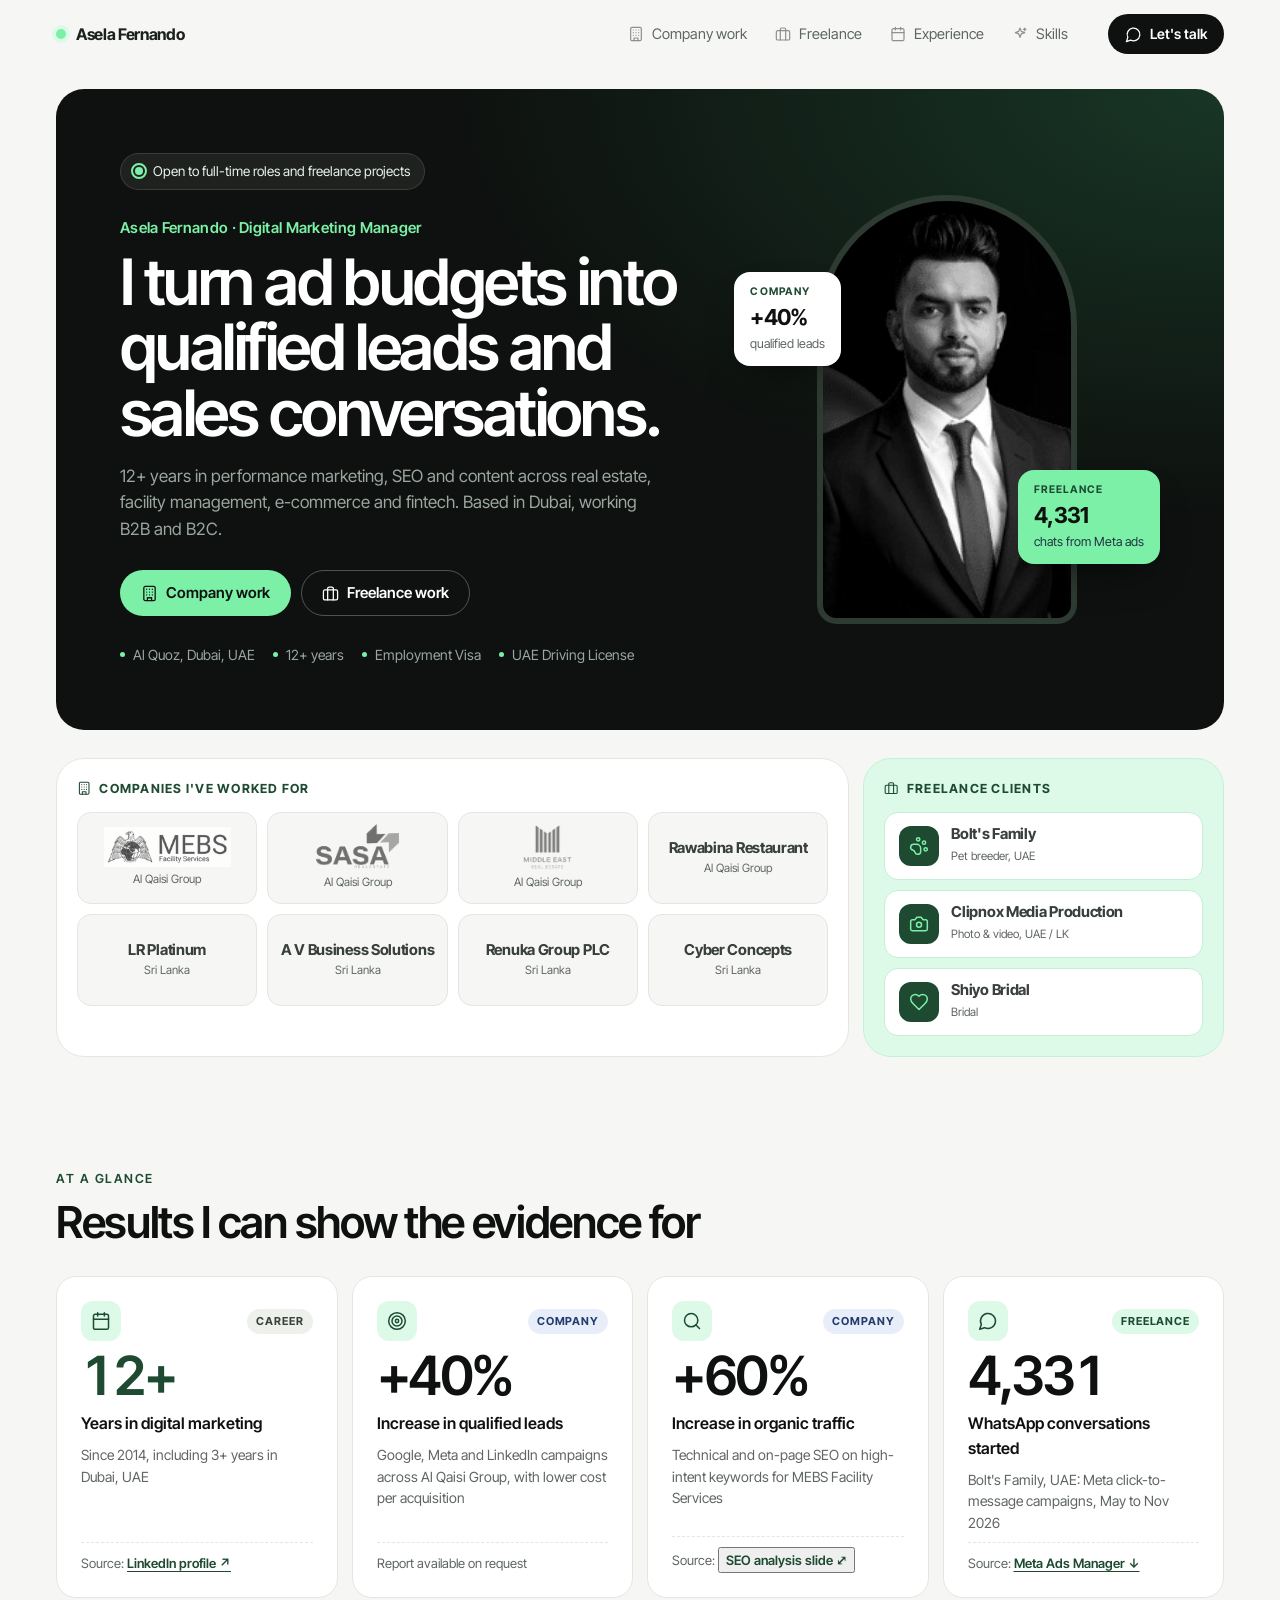
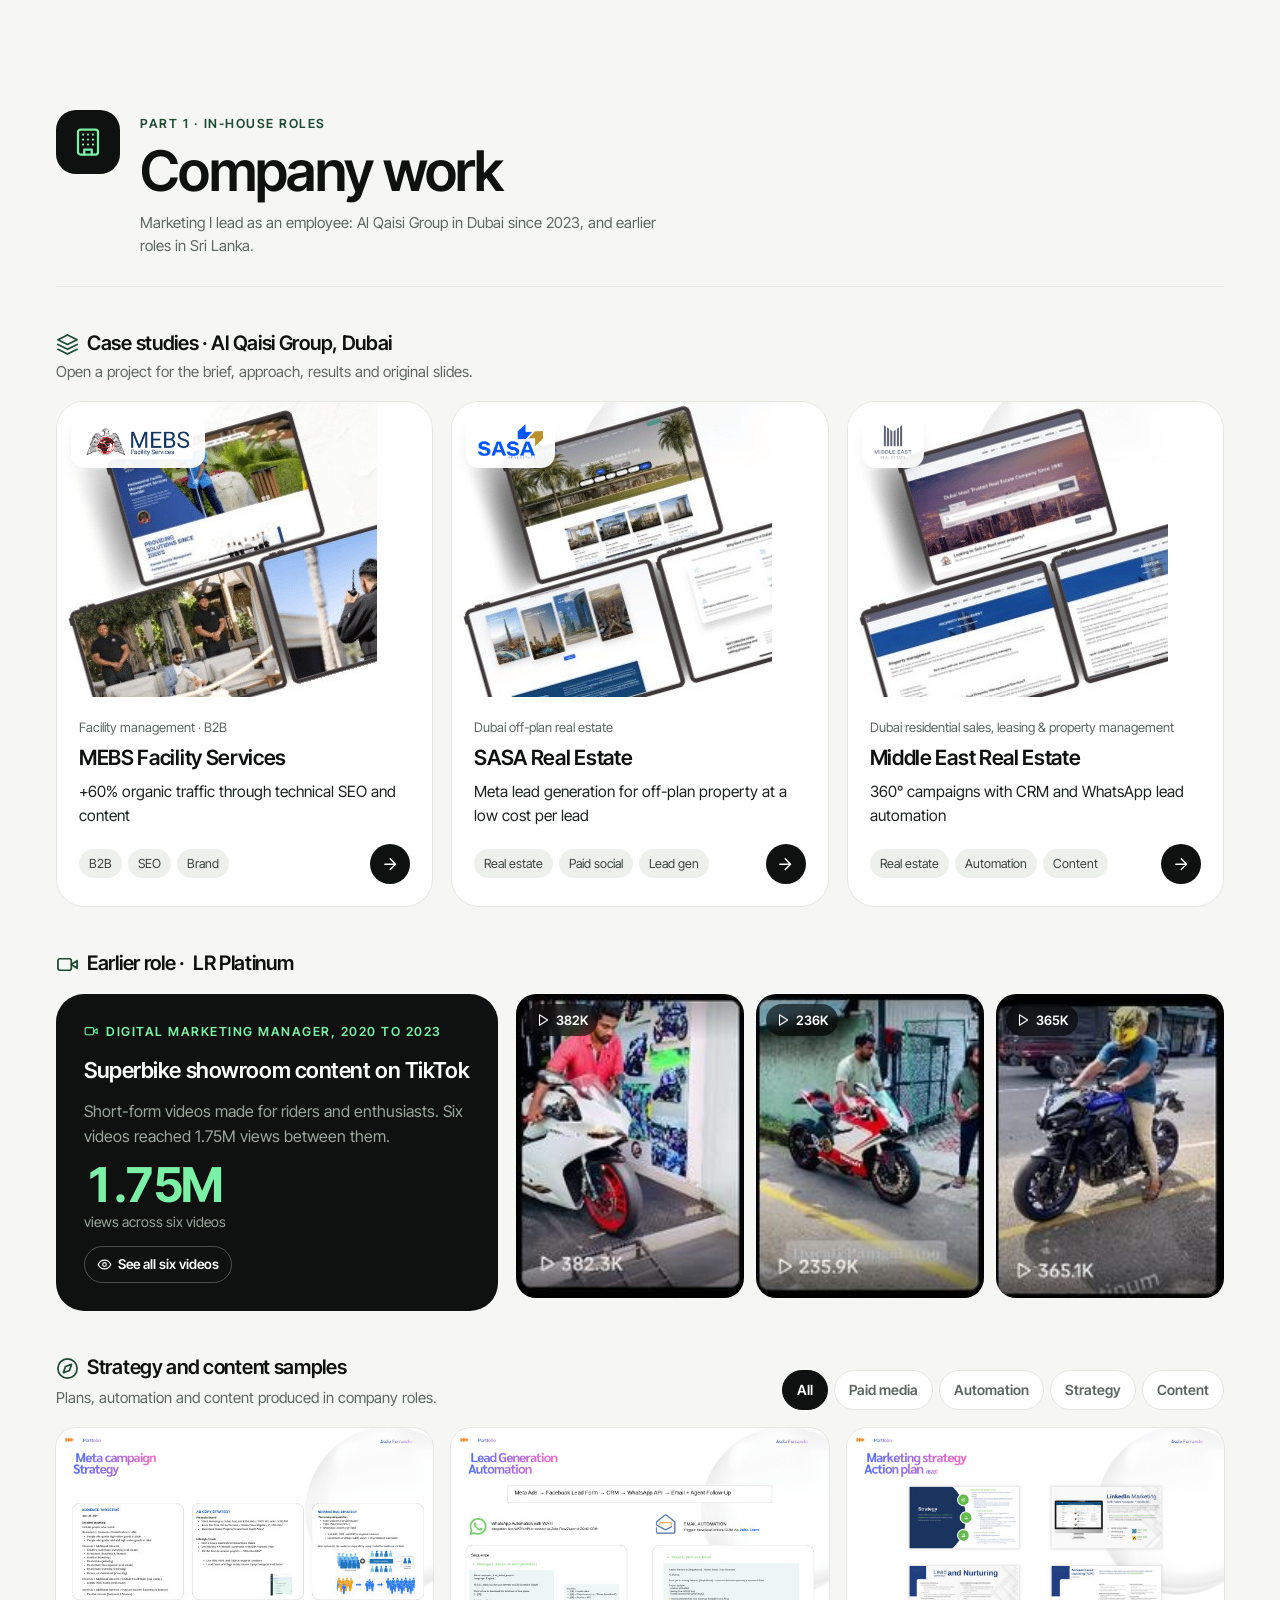
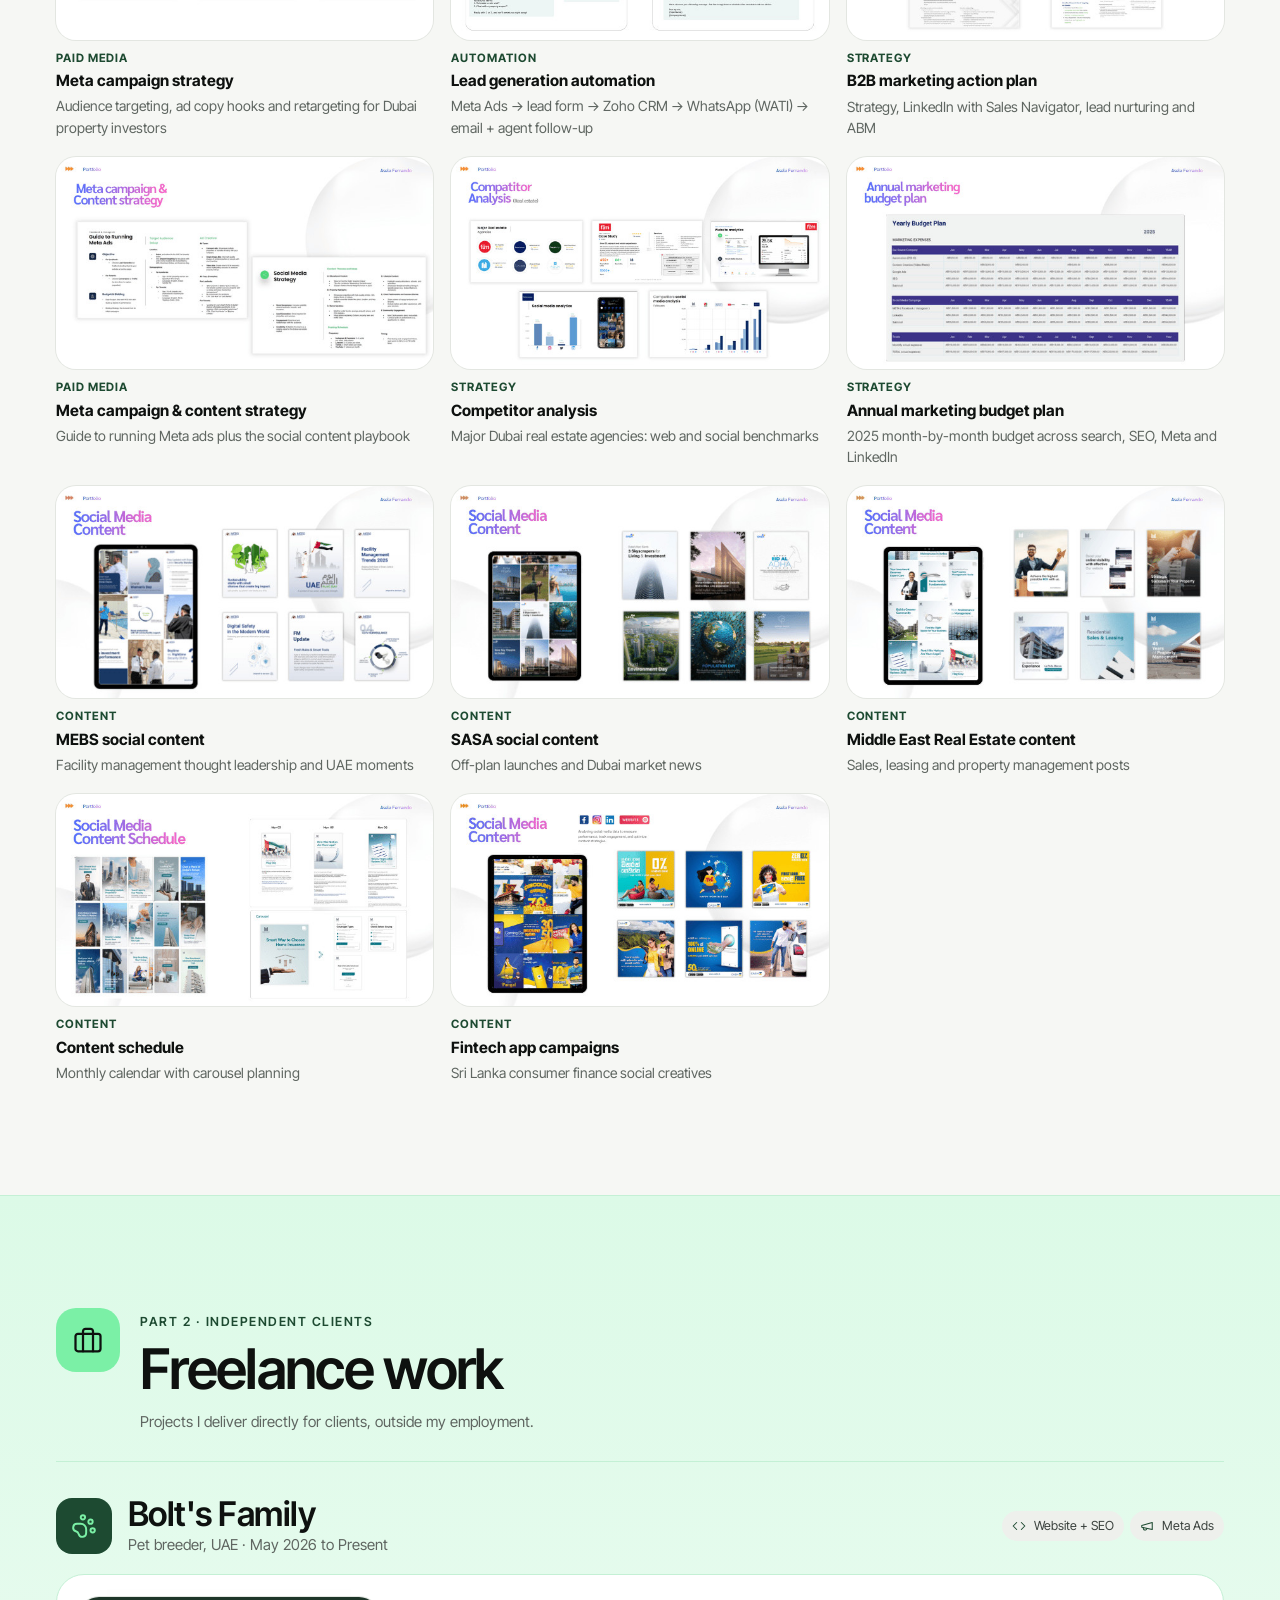
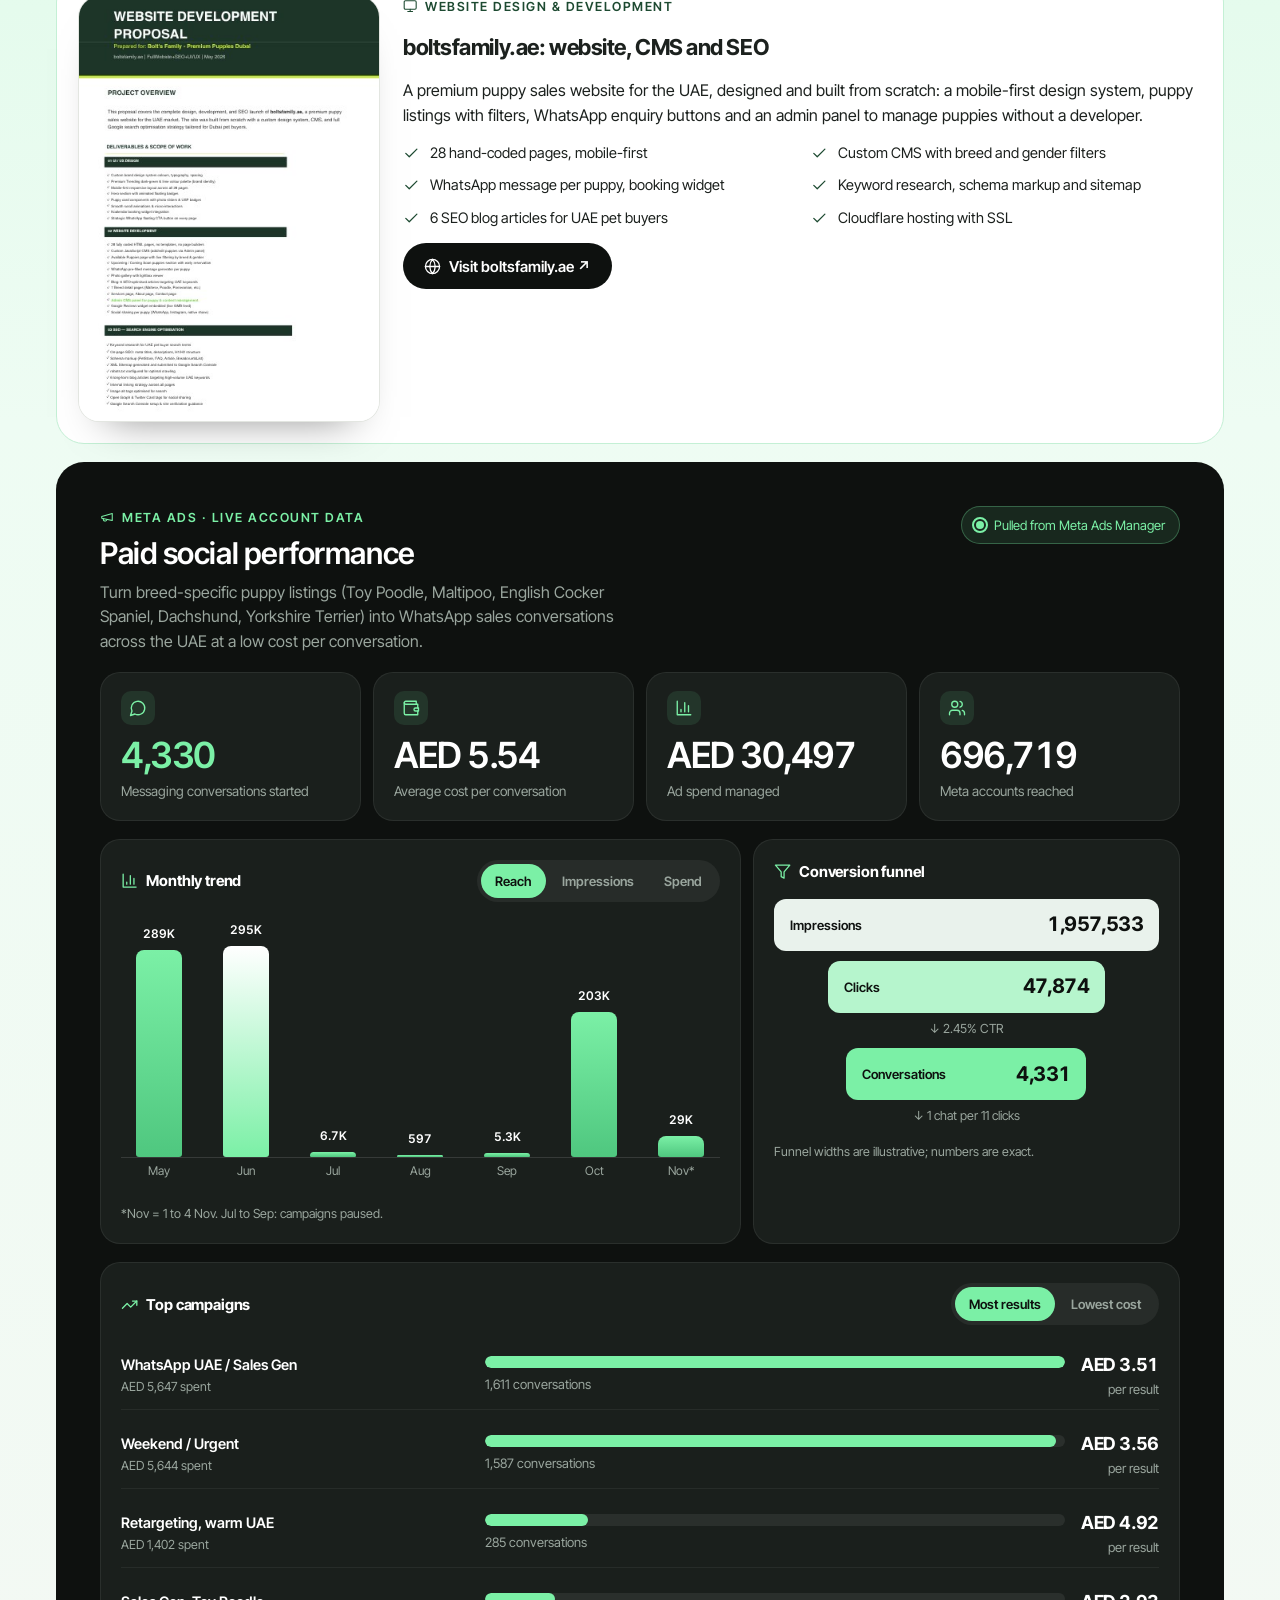
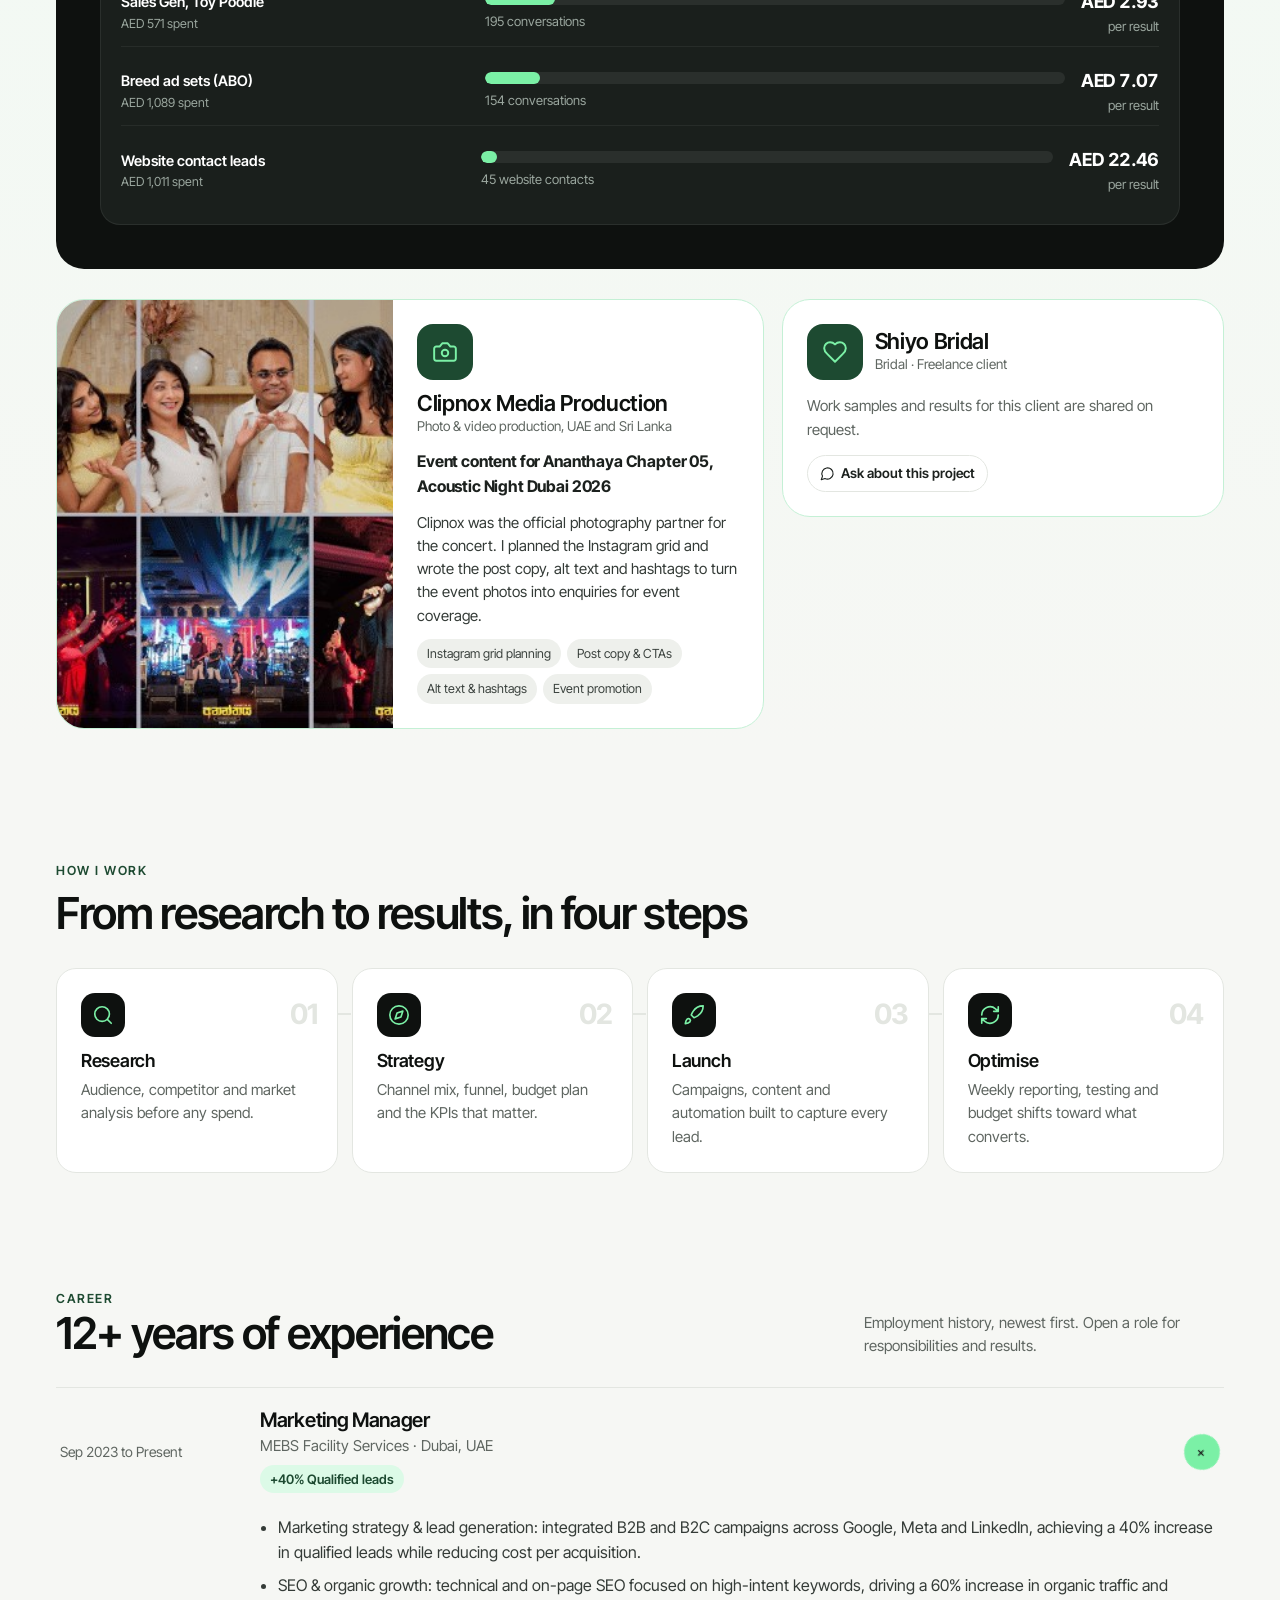
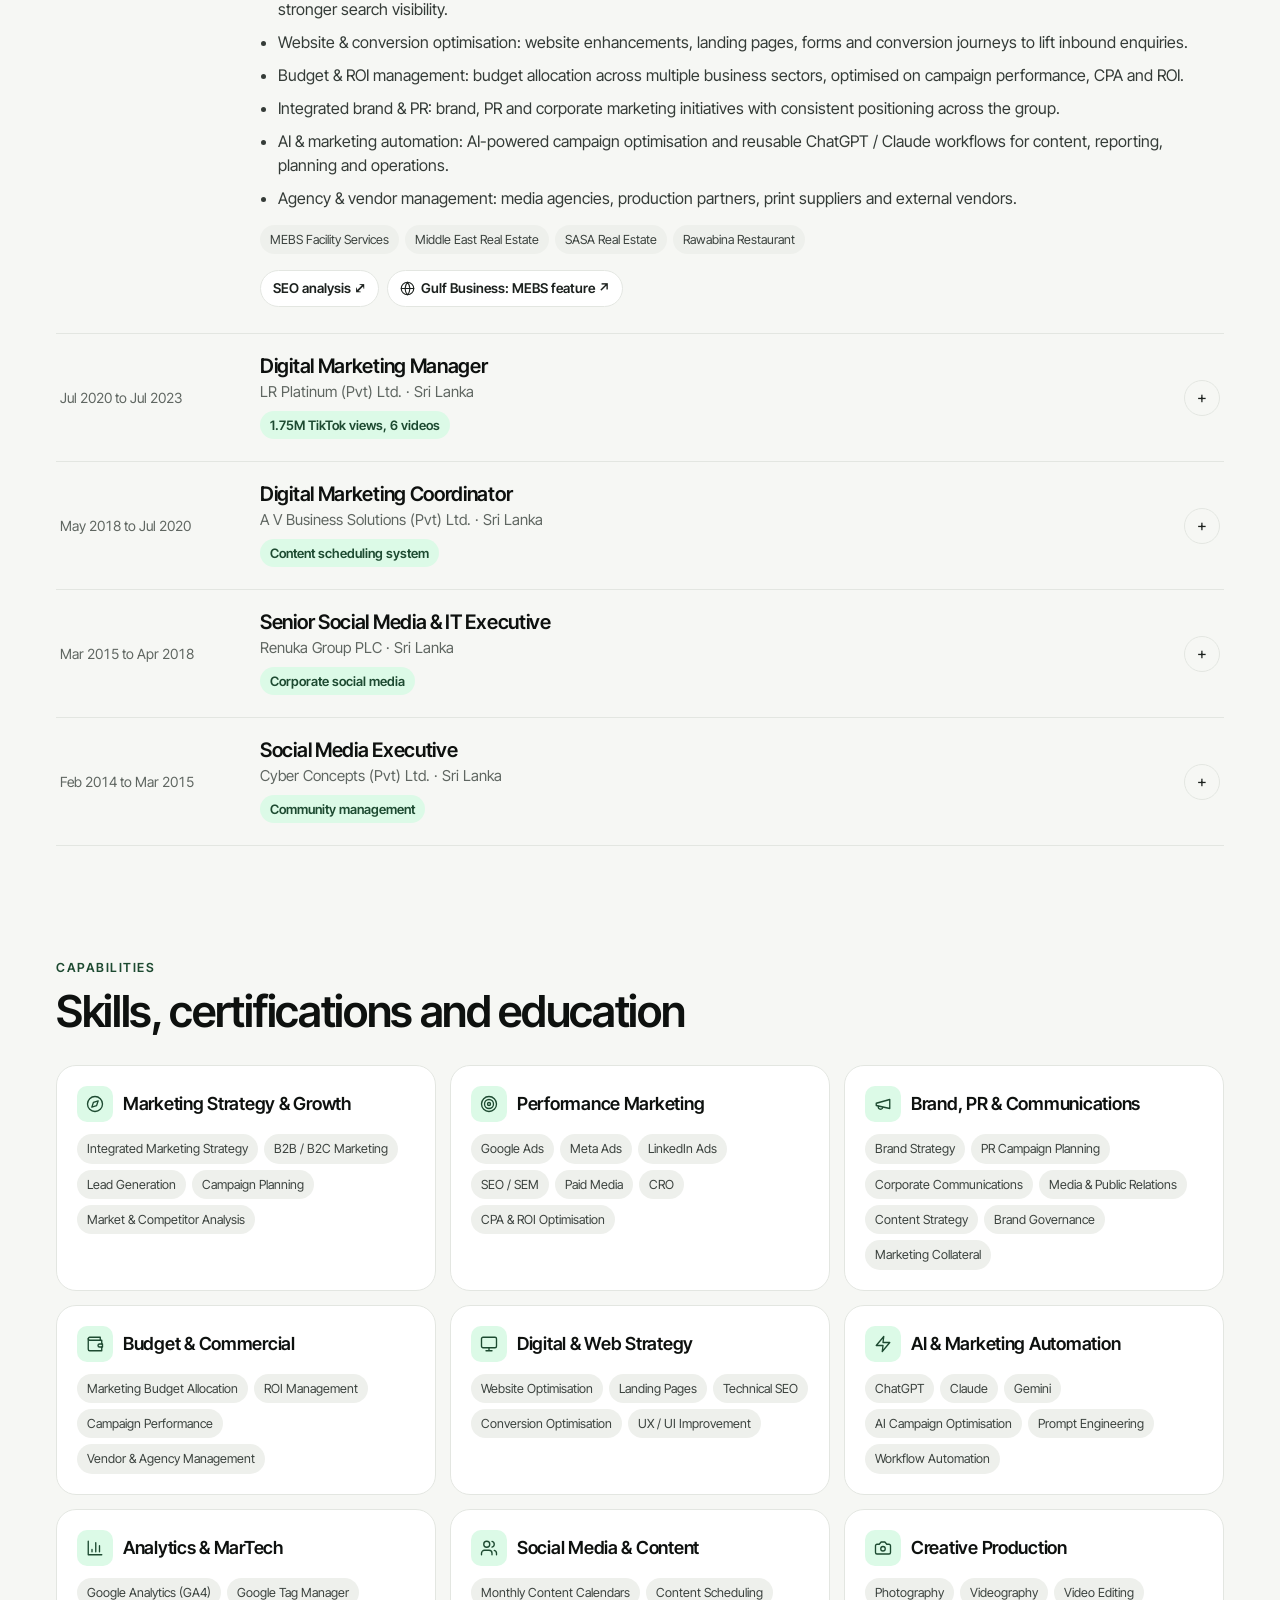
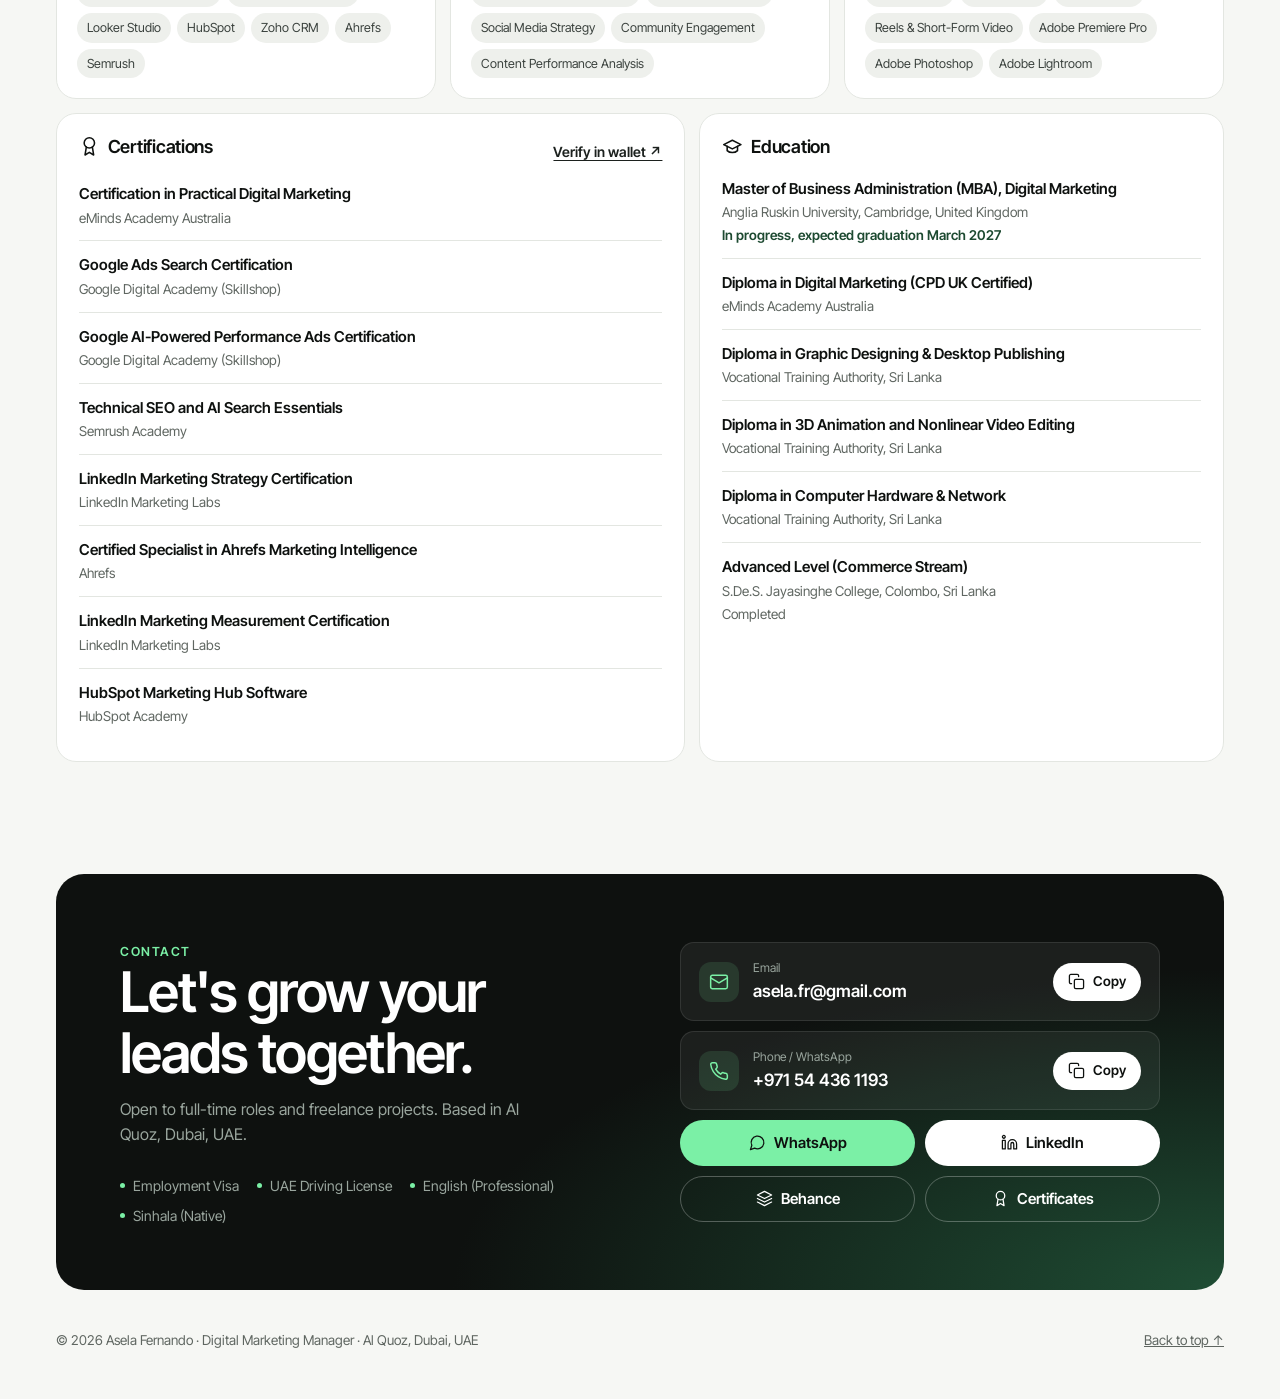
==== commit 157271da: "Separate company and freelance work; add logos, icons and photos Company work (Al Qaisi Group case s" ====
--- a/index.html
+++ b/index.html
@@ -4,7 +4,7 @@
   <meta charset="utf-8">
   <meta name="viewport" content="width=device-width, initial-scale=1">
   <title>Asela Fernando Portfolio</title>
-  <meta name="description" content="Asela Fernando, Digital Marketing Manager in Dubai. Case studies, live Meta Ads results, campaign strategy, experience and contact.">
+  <meta name="description" content="Asela Fernando, Digital Marketing Manager in Dubai. Company work for MEBS, SASA Real Estate and Middle East Real Estate, freelance work for Bolt's Family and Clipnox, experience and contact.">
   <link rel="preconnect" href="https://fonts.googleapis.com">
   <link rel="preconnect" href="https://fonts.gstatic.com" crossorigin>
   <link href="https://fonts.googleapis.com/css2?family=Inter+Tight:wght@400;500;600;700&display=swap" rel="stylesheet">
@@ -17,13 +17,12 @@
     <div class="wrap nav-inner">
       <a class="brand" href="#top"><span class="dot" aria-hidden="true"></span><span data-bind="name">Asela Fernando</span></a>
       <nav class="nav-links" id="navLinks" aria-label="Sections">
-        <a href="#work">Work</a>
-        <a href="#results">Results</a>
-        <a href="#samples">Samples</a>
-        <a href="#experience">Experience</a>
-        <a href="#skills">Skills</a>
+        <a href="#company"><span data-icon="building"></span>Company work</a>
+        <a href="#freelance"><span data-icon="briefcase"></span>Freelance</a>
+        <a href="#experience"><span data-icon="calendar"></span>Experience</a>
+        <a href="#skills"><span data-icon="sparkles"></span>Skills</a>
       </nav>
-      <a class="btn btn-ink nav-cta" href="#contact">Let's talk</a>
+      <a class="btn btn-ink nav-cta" href="#contact"><span data-icon="message"></span>Let's talk</a>
       <button class="menu-btn" id="menuBtn" type="button" aria-expanded="false" aria-controls="navLinks">Menu</button>
     </div>
   </header>
@@ -40,20 +39,31 @@
           <h1 class="hero-title" id="heroHeadline"></h1>
           <p class="hero-intro" id="heroIntro"></p>
           <div class="hero-ctas">
-            <a class="btn btn-mint" href="#work">See case studies</a>
-            <a class="btn btn-ghost" id="heroWhatsApp" href="#contact" target="_blank" rel="noopener">WhatsApp me ↗</a>
+            <a class="btn btn-mint" href="#company"><span data-icon="building"></span>Company work</a>
+            <a class="btn btn-ghost" href="#freelance"><span data-icon="briefcase"></span>Freelance work</a>
           </div>
           <ul class="hero-facts" id="heroFacts"></ul>
         </div>
         <div class="hero-visual">
           <div class="portrait"><img id="portrait" alt="Portrait of Asela Fernando" width="180" height="297"></div>
-          <div class="float-chip chip-a"><b>+40%</b><span>qualified leads</span></div>
-          <div class="float-chip chip-b"><b>4,331</b><span>chats from Meta ads</span></div>
-        </div>
-      </div>
-      <div class="marquee" aria-label="Brands worked with">
-        <span class="marquee-label">Brands I've worked with</span>
-        <div class="marquee-track"><div class="marquee-row" id="clients"></div></div>
+          <div class="float-chip chip-a"><small>Company</small><b>+40%</b><span>qualified leads</span></div>
+          <div class="float-chip chip-b"><small>Freelance</small><b>4,331</b><span>chats from Meta ads</span></div>
+        </div>
+      </div>
+    </section>
+
+    <!-- Logos -->
+    <section class="wrap section-tight" id="brands" aria-labelledby="brandsTitle">
+      <h2 class="visually-hidden" id="brandsTitle">Companies and clients</h2>
+      <div class="logo-wall">
+        <div class="logo-group">
+          <p class="group-label"><span data-icon="building"></span>Companies I've worked for</p>
+          <div class="logo-grid" id="logosCompany"></div>
+        </div>
+        <div class="logo-group freelance">
+          <p class="group-label"><span data-icon="briefcase"></span>Freelance clients</p>
+          <div class="logo-grid" id="logosFreelance"></div>
+        </div>
       </div>
     </section>
 
@@ -66,58 +76,98 @@
       <div class="kpi-grid" id="kpis"></div>
     </section>
 
-    <!-- Work -->
-    <section class="wrap section" id="work" aria-labelledby="workTitle">
-      <div class="section-head split">
-        <div>
-          <p class="eyebrow">Selected work</p>
-          <h2 id="workTitle">Case studies</h2>
-        </div>
-        <p class="section-lede">Open a project to see the brief, the approach, the results and the original slides.</p>
-      </div>
-      <div class="work-grid" id="workGrid"></div>
-    </section>
-
-    <!-- Results dashboard -->
-    <section class="wrap section" id="results" aria-labelledby="resultsTitle">
-      <div class="dash">
-        <div class="dash-head">
+    <!-- ================= COMPANY WORK ================= -->
+    <section class="section" id="company" aria-labelledby="companyTitle">
+      <div class="wrap">
+        <div class="part-head">
+          <span class="part-icon" data-icon="building"></span>
           <div>
-            <p class="eyebrow on-dark">Live campaign data · Freelance</p>
-            <h2 id="resultsTitle">Bolt's Family: Meta Ads performance</h2>
-            <p class="dash-sub" id="dashSub"></p>
-          </div>
-          <span class="badge-live"><span class="pulse" aria-hidden="true"></span>Pulled from Meta Ads Manager</span>
-        </div>
-
-        <div class="dash-kpis" id="dashKpis"></div>
-
-        <div class="dash-grid">
-          <div class="panel">
-            <div class="panel-head">
-              <h3>Monthly trend</h3>
-              <div class="seg" role="tablist" aria-label="Chart metric" id="metricTabs"></div>
+            <p class="eyebrow">Part 1 · In-house roles</p>
+            <h2 id="companyTitle">Company work</h2>
+            <p class="section-lede">Marketing I lead as an employee: Al Qaisi Group in Dubai since 2023, and earlier roles in Sri Lanka.</p>
+          </div>
+        </div>
+
+        <div class="sub-head">
+          <h3><span data-icon="layers"></span>Case studies · Al Qaisi Group, Dubai</h3>
+          <p>Open a project for the brief, approach, results and original slides.</p>
+        </div>
+        <div class="case-grid" id="caseGrid"></div>
+
+        <div class="sub-head">
+          <h3><span data-icon="video"></span>Earlier role · <span id="earlierCompany"></span></h3>
+        </div>
+        <div class="story" id="story"></div>
+
+        <div class="sub-head split">
+          <div>
+            <h3><span data-icon="compass"></span>Strategy and content samples</h3>
+            <p>Plans, automation and content produced in company roles.</p>
+          </div>
+          <div class="chips-filter" id="filters" role="tablist" aria-label="Filter samples"></div>
+        </div>
+        <div class="sample-grid" id="sampleGrid"></div>
+      </div>
+    </section>
+
+    <!-- ================= FREELANCE ================= -->
+    <section class="section band" id="freelance" aria-labelledby="freelanceTitle">
+      <div class="wrap">
+        <div class="part-head">
+          <span class="part-icon mint" data-icon="briefcase"></span>
+          <div>
+            <p class="eyebrow">Part 2 · Independent clients</p>
+            <h2 id="freelanceTitle">Freelance work</h2>
+            <p class="section-lede">Projects I deliver directly for clients, outside my employment.</p>
+          </div>
+        </div>
+
+        <!-- Bolt's Family -->
+        <article class="client" id="bolts-family">
+          <header class="client-head" id="boltsHead"></header>
+
+          <div class="web-project" id="boltsWeb"></div>
+
+          <div class="dash">
+            <div class="dash-head">
+              <div>
+                <p class="eyebrow on-dark"><span data-icon="megaphone"></span>Meta Ads · live account data</p>
+                <h3 class="dash-title">Paid social performance</h3>
+                <p class="dash-sub" id="dashSub"></p>
+              </div>
+              <span class="badge-live"><span class="pulse" aria-hidden="true"></span>Pulled from Meta Ads Manager</span>
             </div>
-            <div class="bars" id="bars" role="img"></div>
-            <p class="panel-note" id="barsNote"></p>
-          </div>
-          <div class="panel">
-            <div class="panel-head"><h3>Conversion funnel</h3></div>
-            <div class="funnel" id="funnel"></div>
-            <p class="panel-note">Funnel widths are illustrative; numbers are exact.</p>
-          </div>
-        </div>
-
-        <div class="panel">
-          <div class="panel-head">
-            <h3>Top campaigns</h3>
-            <div class="seg" role="tablist" aria-label="Sort campaigns" id="sortTabs">
-              <button type="button" role="tab" aria-selected="true" data-sort="n">Most results</button>
-              <button type="button" role="tab" aria-selected="false" data-sort="cpr">Lowest cost</button>
+            <div class="dash-kpis" id="dashKpis"></div>
+            <div class="dash-grid">
+              <div class="panel">
+                <div class="panel-head">
+                  <h4><span data-icon="bar"></span>Monthly trend</h4>
+                  <div class="seg" role="tablist" aria-label="Chart metric" id="metricTabs"></div>
+                </div>
+                <div class="bars" id="bars" role="img"></div>
+                <p class="panel-note" id="barsNote"></p>
+              </div>
+              <div class="panel">
+                <div class="panel-head"><h4><span data-icon="filter"></span>Conversion funnel</h4></div>
+                <div class="funnel" id="funnel"></div>
+                <p class="panel-note">Funnel widths are illustrative; numbers are exact.</p>
+              </div>
             </div>
-          </div>
-          <div class="camps" id="camps"></div>
-        </div>
+            <div class="panel">
+              <div class="panel-head">
+                <h4><span data-icon="trending"></span>Top campaigns</h4>
+                <div class="seg" role="tablist" aria-label="Sort campaigns" id="sortTabs">
+                  <button type="button" role="tab" aria-selected="true" data-sort="n">Most results</button>
+                  <button type="button" role="tab" aria-selected="false" data-sort="cpr">Lowest cost</button>
+                </div>
+              </div>
+              <div class="camps" id="camps"></div>
+            </div>
+          </div>
+        </article>
+
+        <!-- Other freelance clients -->
+        <div class="client-row" id="otherClients"></div>
       </div>
     </section>
 
@@ -128,18 +178,6 @@
         <h2 id="processTitle">From research to results, in four steps</h2>
       </div>
       <ol class="steps" id="steps"></ol>
-    </section>
-
-    <!-- Samples -->
-    <section class="wrap section" id="samples" aria-labelledby="samplesTitle">
-      <div class="section-head split">
-        <div>
-          <p class="eyebrow">Work samples</p>
-          <h2 id="samplesTitle">Strategy, automation and content</h2>
-        </div>
-        <div class="chips-filter" id="filters" role="tablist" aria-label="Filter samples"></div>
-      </div>
-      <div class="sample-grid" id="sampleGrid"></div>
     </section>
 
     <!-- Experience -->
@@ -149,7 +187,7 @@
           <p class="eyebrow">Career</p>
           <h2 id="expTitle">12+ years of experience</h2>
         </div>
-        <p class="section-lede">Newest first. Open a role to see responsibilities and results.</p>
+        <p class="section-lede">Employment history, newest first. Open a role for responsibilities and results.</p>
       </div>
       <div class="timeline" id="timeline"></div>
     </section>
@@ -163,11 +201,11 @@
       <div class="skills-grid" id="skillGrid"></div>
       <div class="creds">
         <div class="cred-col">
-          <div class="cred-head"><h3>Certifications</h3><a class="text-link" id="walletLink" target="_blank" rel="noopener">Verify in wallet ↗</a></div>
+          <div class="cred-head"><h3><span data-icon="award"></span>Certifications</h3><a class="text-link" id="walletLink" target="_blank" rel="noopener">Verify in wallet ↗</a></div>
           <ul class="cred-list" id="certList"></ul>
         </div>
         <div class="cred-col">
-          <div class="cred-head"><h3>Education</h3></div>
+          <div class="cred-head"><h3><span data-icon="grad"></span>Education</h3></div>
           <ul class="cred-list" id="eduList"></ul>
         </div>
       </div>
@@ -192,13 +230,11 @@
     <a href="#top">Back to top ↑</a>
   </footer>
 
-  <!-- Case study panel -->
   <dialog class="sheet" id="caseSheet" aria-labelledby="sheetTitle">
     <div class="sheet-inner" id="sheetBody"></div>
   </dialog>
 
-  <!-- Slide viewer -->
-  <dialog class="lightbox" id="lightbox" aria-label="Slide viewer">
+  <dialog class="lightbox" id="lightbox" aria-label="Image viewer">
     <div class="lb-bar">
       <span class="lb-count" id="lbCount"></span>
       <button class="icon-btn" id="lbClose" type="button" aria-label="Close">✕</button>
--- a/assets/css/style.css
+++ b/assets/css/style.css
@@ -406,3 +406,166 @@
   .bars { gap: 6px; }
   .bar .val { font-size: 10.5px; }
 }
+
+/* =================== Icons, logos, company / freelance split =================== */
+.ico { width: 1.15em; height: 1.15em; flex: none; display: inline-block; vertical-align: -0.2em; }
+.client-row { align-items: start; }
+.nav-links a, .btn, .group-label, .sub-head h3, .panel h4, .cred-head h3, .eyebrow, .tag-ico { display: inline-flex; align-items: center; gap: 8px; }
+.nav-links a .ico { width: 16px; height: 16px; opacity: .7; }
+.visually-hidden { position: absolute; width: 1px; height: 1px; overflow: hidden; clip: rect(0 0 0 0); white-space: nowrap; }
+.section-tight { padding-top: 28px; }
+
+/* Hero chips carry their scope */
+.float-chip small { font-size: 10.5px; font-weight: 700; letter-spacing: .1em; text-transform: uppercase; color: var(--forest); }
+
+/* Logo wall */
+.logo-wall { display: grid; grid-template-columns: 2.2fr 1fr; gap: 14px; }
+.logo-group { background: var(--surface); border: 1px solid var(--line); border-radius: var(--radius-xl); padding: 20px; display: grid; gap: 14px; align-content: start; }
+.logo-group.freelance { background: var(--mint-soft); border-color: #c4f0d5; }
+.group-label { font-size: 12.5px; font-weight: 700; letter-spacing: .1em; text-transform: uppercase; color: var(--forest); margin: 0; }
+.logo-grid { display: grid; grid-template-columns: repeat(4, minmax(0, 1fr)); gap: 10px; }
+.logo-group.freelance .logo-grid { grid-template-columns: 1fr; }
+.logo-tile {
+  height: 92px; border-radius: var(--radius-md); background: var(--bg); border: 1px solid var(--line);
+  display: flex; flex-direction: column; align-items: center; justify-content: center; gap: 4px; padding: 10px; text-align: center;
+  transition: transform .25s var(--ease), box-shadow .25s, background .25s;
+}
+.logo-tile:hover { transform: translateY(-3px); box-shadow: var(--shadow); background: #fff; }
+.logo-tile img { max-height: 46px; max-width: 80%; width: auto; object-fit: contain; filter: grayscale(1); opacity: .8; transition: filter .3s, opacity .3s; }
+.logo-tile:hover img { filter: none; opacity: 1; }
+.logo-tile .wm { font-weight: 700; letter-spacing: -0.02em; font-size: 15px; color: #39403b; line-height: 1.15; }
+.logo-tile small { font-size: 11.5px; color: var(--muted); }
+.logo-group.freelance .logo-tile { height: auto; flex-direction: row; justify-content: flex-start; gap: 12px; background: #fff; border-color: #c4f0d5; text-align: left; padding: 12px 14px; }
+.logo-group.freelance .logo-tile .wm { font-size: 15px; }
+.mono { width: 40px; height: 40px; border-radius: 12px; display: grid; place-items: center; background: var(--forest); color: var(--mint); flex: none; }
+.mono .ico { width: 20px; height: 20px; }
+
+/* KPI scope */
+.kpi-top { display: flex; align-items: center; justify-content: space-between; gap: 10px; }
+.kpi-icon { width: 40px; height: 40px; border-radius: 12px; display: grid; place-items: center; background: var(--mint-soft); color: var(--forest); }
+.kpi-icon .ico { width: 20px; height: 20px; }
+.scope { font-size: 11px; font-weight: 700; letter-spacing: .08em; text-transform: uppercase; padding: 4px 9px; border-radius: 999px; background: var(--tile); color: #3b423e; }
+.scope.company { background: #e8eef9; color: #233b6e; }
+.scope.freelance { background: var(--mint-soft); color: var(--forest); }
+
+/* Part headers */
+.part-head { display: flex; gap: 20px; align-items: flex-start; margin-bottom: 34px; padding-bottom: 28px; border-bottom: 1px solid var(--line); }
+.part-head h2 { font-size: clamp(34px, 4.6vw, 56px); margin-top: 6px; }
+.part-head .section-lede { margin-top: 10px; max-width: 60ch; }
+.part-icon { width: 64px; height: 64px; border-radius: 20px; display: grid; place-items: center; background: var(--ink); color: var(--mint); flex: none; }
+.part-icon.mint { background: var(--mint); color: var(--ink); }
+.part-icon .ico { width: 30px; height: 30px; }
+.sub-head { display: grid; gap: 4px; margin: 46px 0 18px; }
+.sub-head:first-of-type { margin-top: 0; }
+.sub-head.split { grid-template-columns: 1fr auto; align-items: end; gap: 16px; }
+.sub-head h3 { font-size: 20px; }
+.sub-head h3 .ico { color: var(--forest); }
+.sub-head p { color: var(--muted); font-size: 15px; }
+
+/* Company case cards: photo-led */
+.case-grid { display: grid; grid-template-columns: repeat(3, minmax(0, 1fr)); gap: 18px; }
+.case-card { text-align: left; padding: 0; border: 1px solid var(--line); background: var(--surface); border-radius: var(--radius-xl); overflow: hidden; cursor: pointer; display: flex; flex-direction: column; transition: transform .3s var(--ease), box-shadow .3s var(--ease); }
+.case-card:hover { transform: translateY(-6px); box-shadow: var(--shadow); }
+.case-photo { position: relative; aspect-ratio: 320 / 295; overflow: hidden; background: #f1f1ef; }
+.case-photo img { width: 100%; height: 100% !important; object-fit: cover; transition: transform .7s var(--ease); }
+.case-card:hover .case-photo img { transform: scale(1.06); }
+.case-logo { position: absolute; left: 14px; top: 14px; height: 52px; padding: 8px 12px; border-radius: 14px; background: rgba(255,255,255,.94); box-shadow: 0 8px 20px -12px rgba(0,0,0,.4); display: grid; place-items: center; }
+.case-logo img { height: 36px !important; width: auto; max-width: 110px; object-fit: contain; }
+.case-body { padding: 20px 22px 22px; display: grid; gap: 10px; flex: 1; align-content: start; }
+.case-body h3 { font-size: 21px; }
+.case-meta { font-size: 13px; color: var(--muted); }
+.case-outcome { font-size: 15.5px; }
+.case-foot { display: flex; align-items: center; justify-content: space-between; gap: 10px; margin-top: auto; padding-top: 6px; }
+.case-card:hover .go { background: var(--mint); color: var(--ink); transform: rotate(-45deg); }
+
+/* Earlier role photo story */
+.story { display: grid; grid-template-columns: 1fr 1.6fr; gap: 18px; align-items: stretch; }
+.story-copy { background: var(--ink); color: var(--on-dark); border-radius: var(--radius-xl); padding: 28px; display: flex; flex-direction: column; gap: 12px; }
+.story-copy h4 { margin: 0; color: #fff; font-size: 22px; letter-spacing: -0.02em; font-weight: 600; }
+.story-copy p { color: var(--on-dark-muted); }
+.story-stat { margin-top: auto; }
+.story-stat b { display: block; font-size: 48px; letter-spacing: -0.045em; color: var(--mint); line-height: 1; font-variant-numeric: tabular-nums; }
+.story-stat span { font-size: 14px; color: var(--on-dark-muted); }
+.story-photos { display: grid; grid-template-columns: repeat(3, minmax(0, 1fr)); gap: 12px; }
+.photo { position: relative; border: 0; padding: 0; cursor: zoom-in; border-radius: var(--radius-lg); overflow: hidden; background: var(--ink); aspect-ratio: 3 / 4; }
+.photo img { width: 100%; height: 100% !important; object-fit: cover; transition: transform .6s var(--ease); }
+.photo:hover img { transform: scale(1.06); }
+.photo .views { position: absolute; left: 10px; top: 10px; display: inline-flex; align-items: center; gap: 6px; padding: 6px 10px; border-radius: 999px; background: rgba(0,0,0,.6); color: #fff; font-size: 13px; font-weight: 600; backdrop-filter: blur(6px); }
+.photo .views .ico { width: 14px; height: 14px; }
+
+/* Freelance band */
+.band { background: linear-gradient(180deg, var(--mint-soft) 0%, #eefcf3 30%, var(--bg) 100%); margin-top: clamp(64px, 9vw, 112px); padding-bottom: 20px; border-top: 1px solid #c4f0d5; }
+.band .part-head { border-bottom-color: #c4f0d5; }
+.client { display: grid; gap: 18px; }
+.client-head { display: flex; gap: 16px; align-items: center; flex-wrap: wrap; }
+.client-head .mono { width: 56px; height: 56px; border-radius: 16px; }
+.client-head .mono .ico { width: 26px; height: 26px; }
+.client-head h3 { font-size: clamp(26px, 3vw, 34px); }
+.client-head p { color: var(--muted); font-size: 15px; }
+.client-head .tags { margin-left: auto; }
+.web-project { display: grid; grid-template-columns: 300px 1fr; gap: 24px; background: var(--surface); border: 1px solid #c4f0d5; border-radius: var(--radius-xl); padding: 22px; align-items: start; }
+.web-shot { border: 0; padding: 0; cursor: zoom-in; border-radius: var(--radius-lg); overflow: hidden; box-shadow: 0 0 0 1px var(--line), 0 24px 40px -28px rgba(0,0,0,.5); background: #fff; }
+.web-shot img { width: 100%; height: auto; }
+.web-copy { display: grid; gap: 14px; align-content: start; }
+.web-copy h4 { margin: 0; font-size: 22px; letter-spacing: -0.02em; display: flex; align-items: center; gap: 10px; }
+.web-copy h4 .ico { color: var(--forest); }
+.feature-list { list-style: none; padding: 0; margin: 0; display: grid; grid-template-columns: 1fr 1fr; gap: 10px 18px; }
+.feature-list li { display: flex; gap: 10px; align-items: flex-start; font-size: 14.5px; }
+.feature-list .ico { color: var(--forest); margin-top: 3px; }
+.dash-title { color: #fff; font-size: clamp(22px, 2.6vw, 30px); margin-top: 6px; }
+.panel h4 { margin: 0; color: #fff; font-size: 15px; letter-spacing: -0.01em; }
+.panel h4 .ico { color: var(--mint); }
+.dash .eyebrow .ico { width: 14px; height: 14px; }
+
+.client-row { display: grid; grid-template-columns: 1.6fr 1fr; gap: 18px; margin-top: 30px; }
+.client-card { background: var(--surface); border: 1px solid #c4f0d5; border-radius: var(--radius-xl); overflow: hidden; display: grid; grid-template-columns: 1fr 1.1fr; }
+.client-card.compact { grid-template-columns: 1fr; padding: 24px; gap: 14px; align-content: start; }
+.client-card .photo { aspect-ratio: auto; border-radius: 0; height: 100%; min-height: 260px; }
+.client-card-body { padding: 24px; display: grid; gap: 12px; align-content: start; }
+.client-card-body h3 { font-size: 22px; }
+.client-card-body .sub { font-size: 13.5px; color: var(--muted); }
+.client-card-body h4 { margin: 0; font-size: 16px; letter-spacing: -0.01em; }
+.client-card-body p { font-size: 15px; color: #343b37; }
+
+/* Contact rows with icons */
+.c-row .c-ic { width: 40px; height: 40px; border-radius: 12px; display: grid; place-items: center; background: rgba(123,240,166,.12); color: var(--mint); flex: none; }
+.c-row .c-ic .ico { width: 20px; height: 20px; }
+.c-left { display: flex; gap: 14px; align-items: center; min-width: 0; }
+.skill h3 { display: flex; align-items: center; gap: 10px; }
+.skill-ic { width: 36px; height: 36px; border-radius: 10px; display: grid; place-items: center; background: var(--mint-soft); color: var(--forest); flex: none; }
+.skill-ic .ico { width: 18px; height: 18px; }
+.step-ic { width: 44px; height: 44px; border-radius: 14px; display: grid; place-items: center; background: var(--ink); color: var(--mint); margin-bottom: 6px; }
+.step-ic .ico { width: 22px; height: 22px; }
+.steps .step::before { position: absolute; right: 20px; top: 24px; margin: 0; width: auto; height: auto; background: none; font-size: 28px; color: var(--line); font-weight: 700; letter-spacing: -0.04em; }
+
+@media (max-width: 1080px) {
+  .logo-wall { grid-template-columns: 1fr; }
+  .logo-group.freelance .logo-grid { grid-template-columns: repeat(3, minmax(0, 1fr)); }
+  .case-grid { grid-template-columns: repeat(2, minmax(0, 1fr)); }
+  .client-row { grid-template-columns: 1fr; }
+}
+@media (max-width: 860px) {
+  .logo-grid { grid-template-columns: repeat(2, minmax(0, 1fr)); }
+  .logo-group.freelance .logo-grid { grid-template-columns: 1fr; }
+  .case-grid { grid-template-columns: 1fr; }
+  .story { grid-template-columns: 1fr; }
+  .web-project { grid-template-columns: 1fr; }
+  .web-shot { max-width: 320px; }
+  .feature-list { grid-template-columns: 1fr; }
+  .client-card { grid-template-columns: 1fr; }
+  .client-card .photo { min-height: 0; aspect-ratio: 400 / 332; }
+  .sub-head.split { grid-template-columns: 1fr; }
+  .client-head .tags { margin-left: 0; }
+  .part-head { gap: 14px; }
+  .part-icon { width: 52px; height: 52px; border-radius: 16px; }
+}
+@media (max-width: 560px) {
+  .story-photos { gap: 8px; }
+  .part-head { flex-direction: column; }
+}
+.dk-ic { width: 34px; height: 34px; border-radius: 10px; display: grid; place-items: center; background: rgba(123,240,166,.1); color: var(--mint); margin-bottom: 12px; }
+.dk-ic .ico { width: 18px; height: 18px; }
+.tag-ico .ico { width: 14px; height: 14px; color: var(--forest); }
+.pill-link .ico { width: 15px; height: 15px; }
+.btn .ico { width: 17px; height: 17px; }
+@media (max-width: 860px) { .nav .nav-cta { display: none; } }
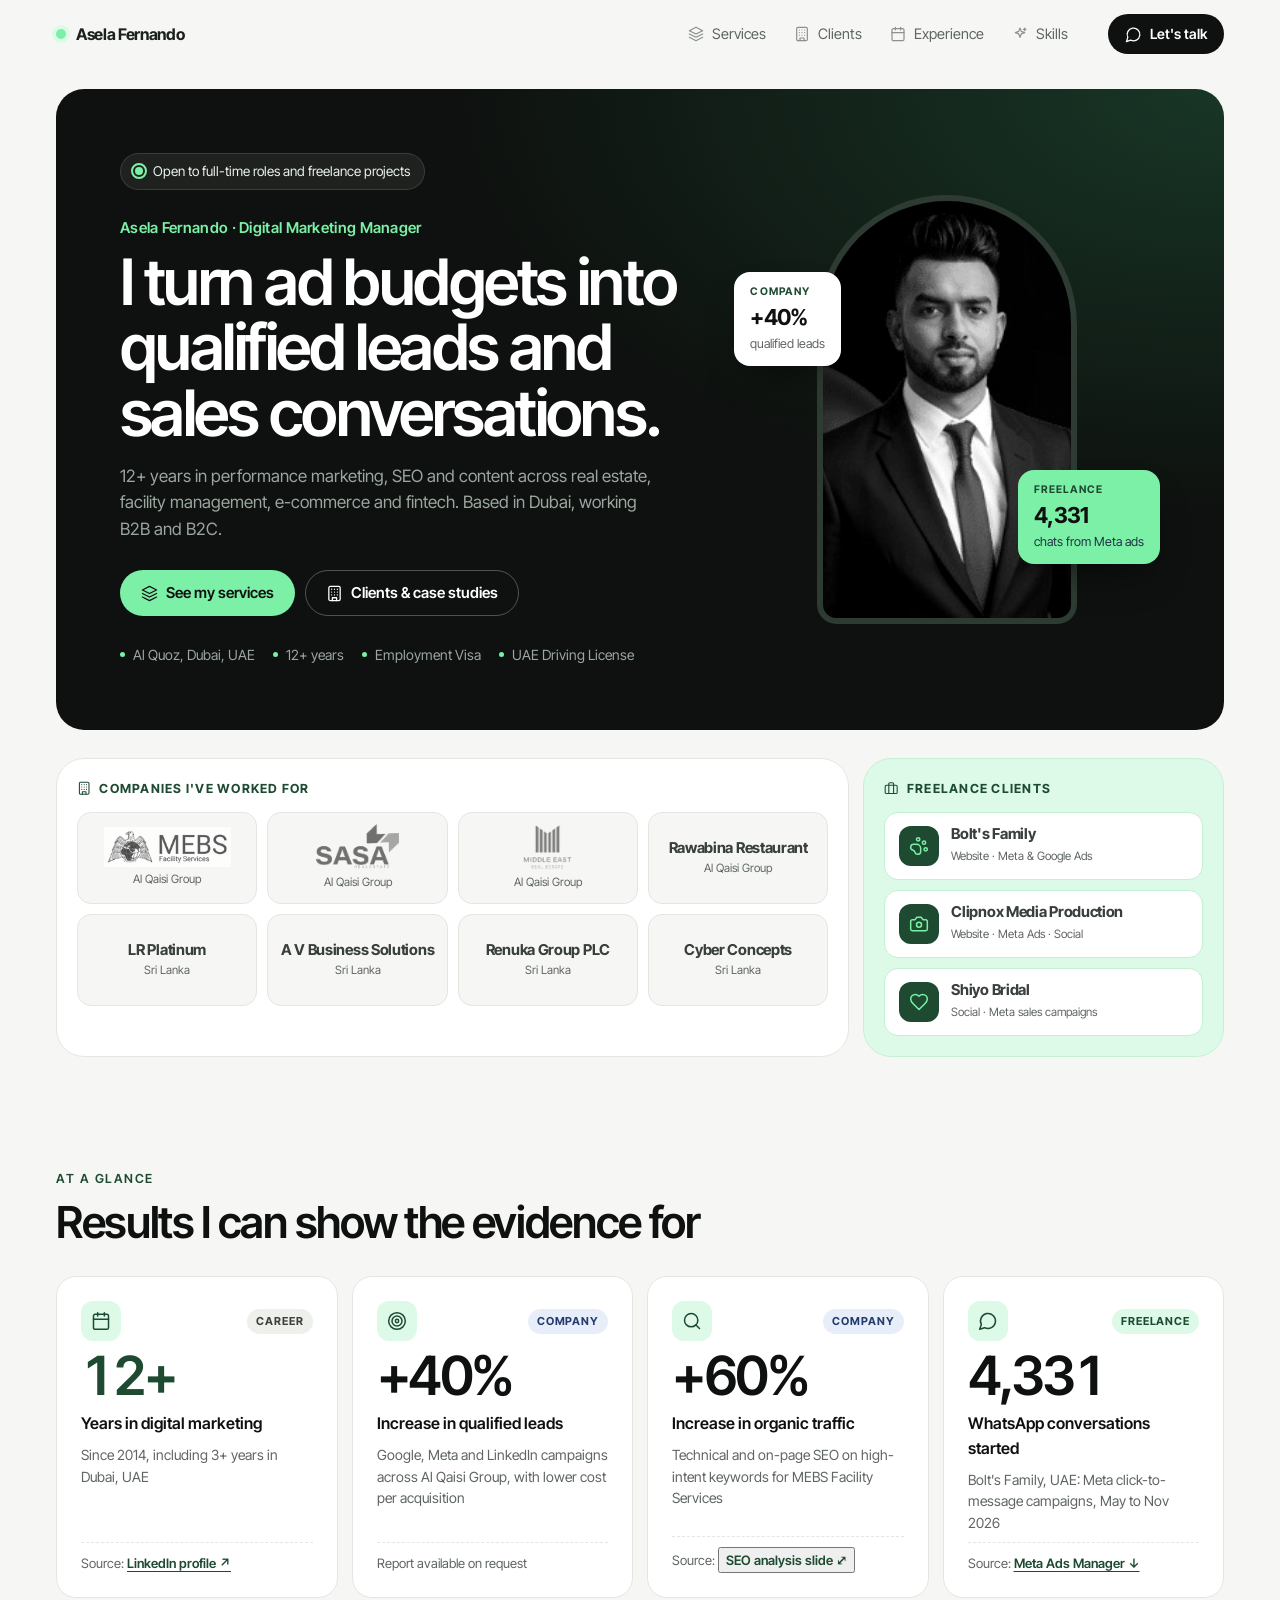
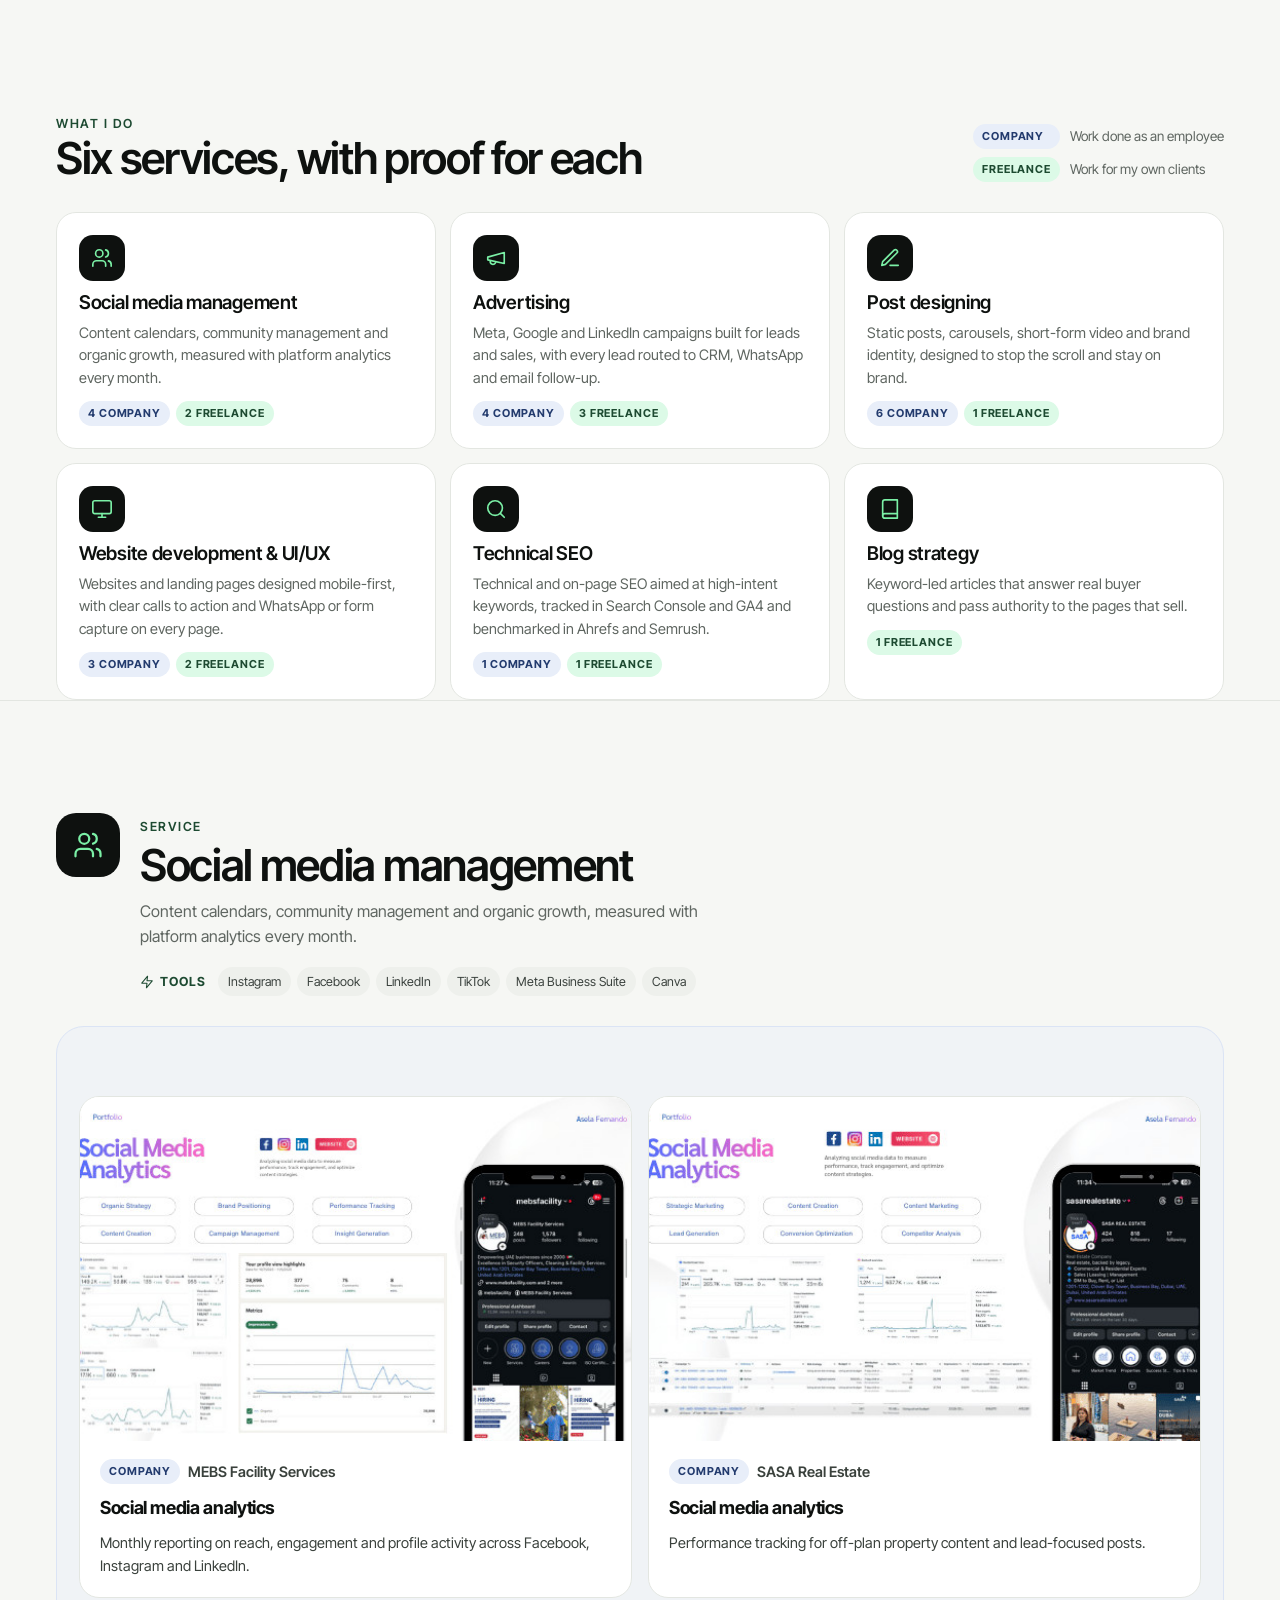
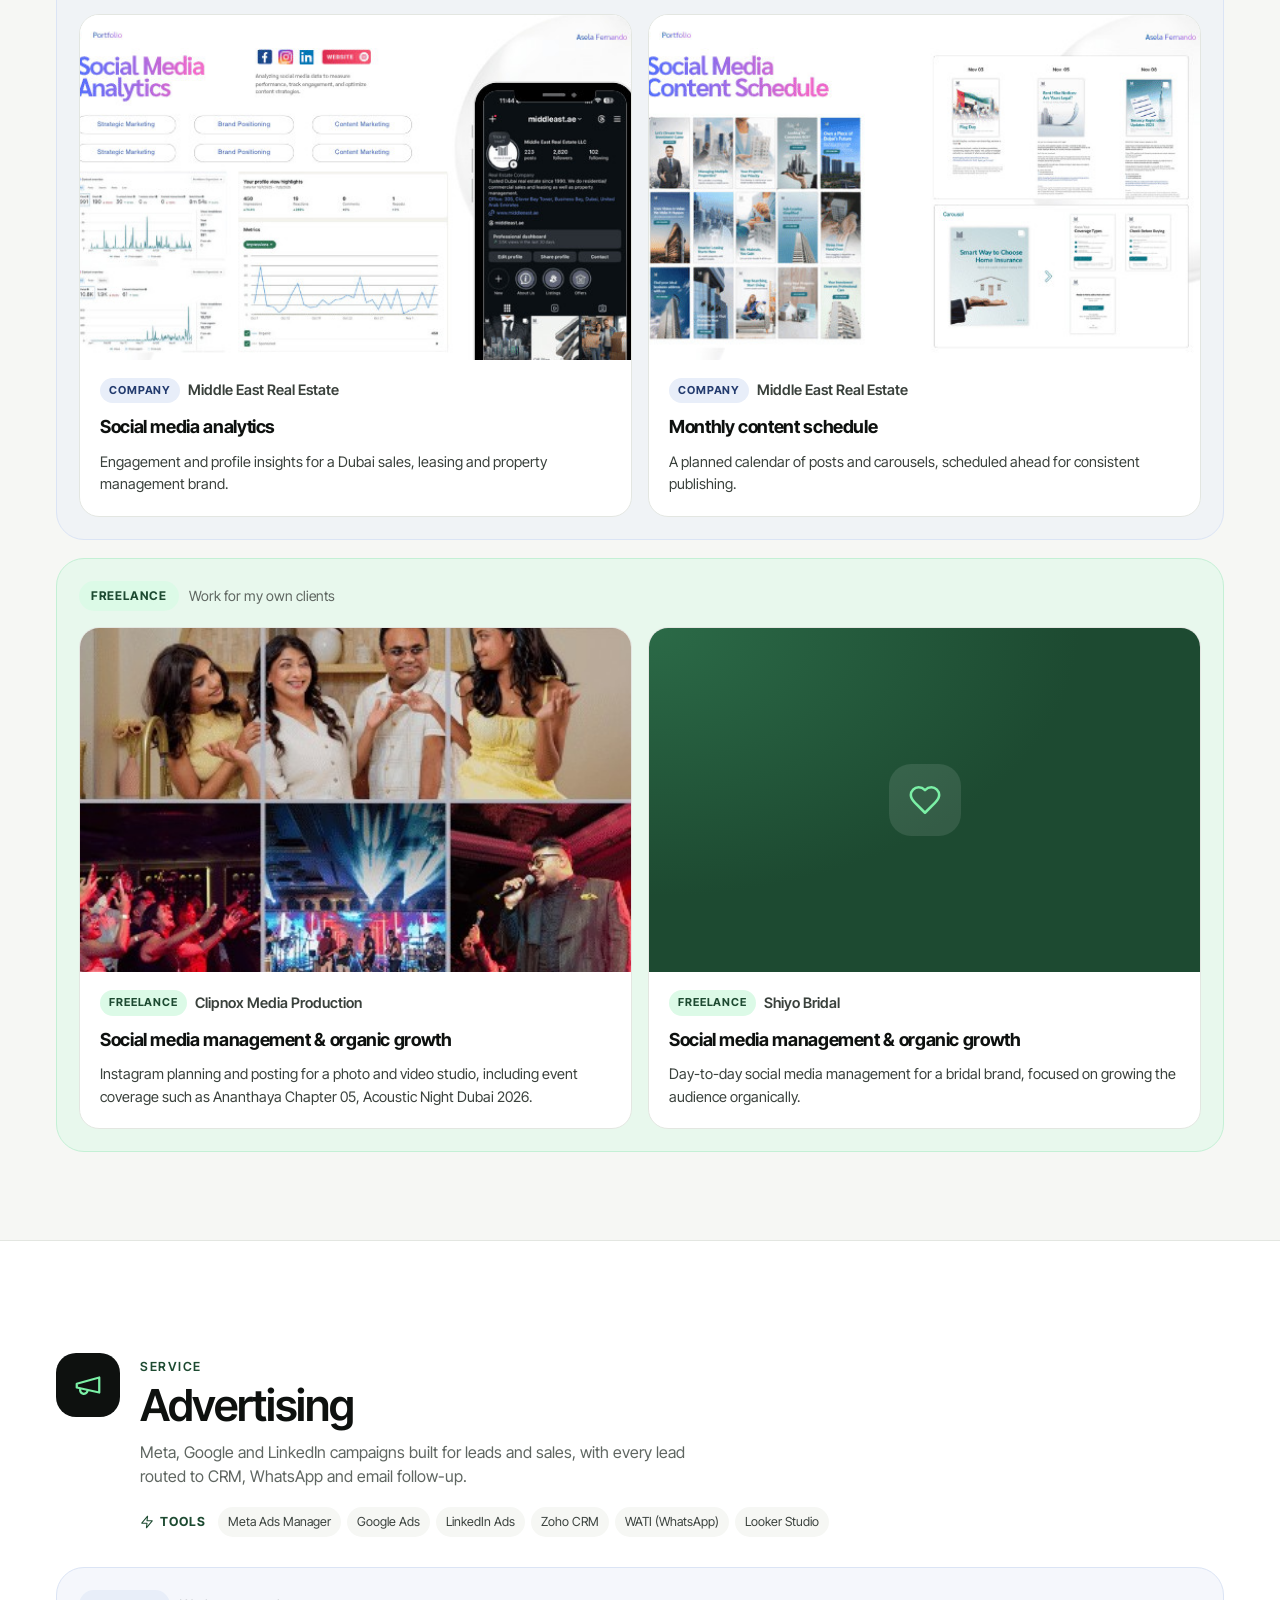
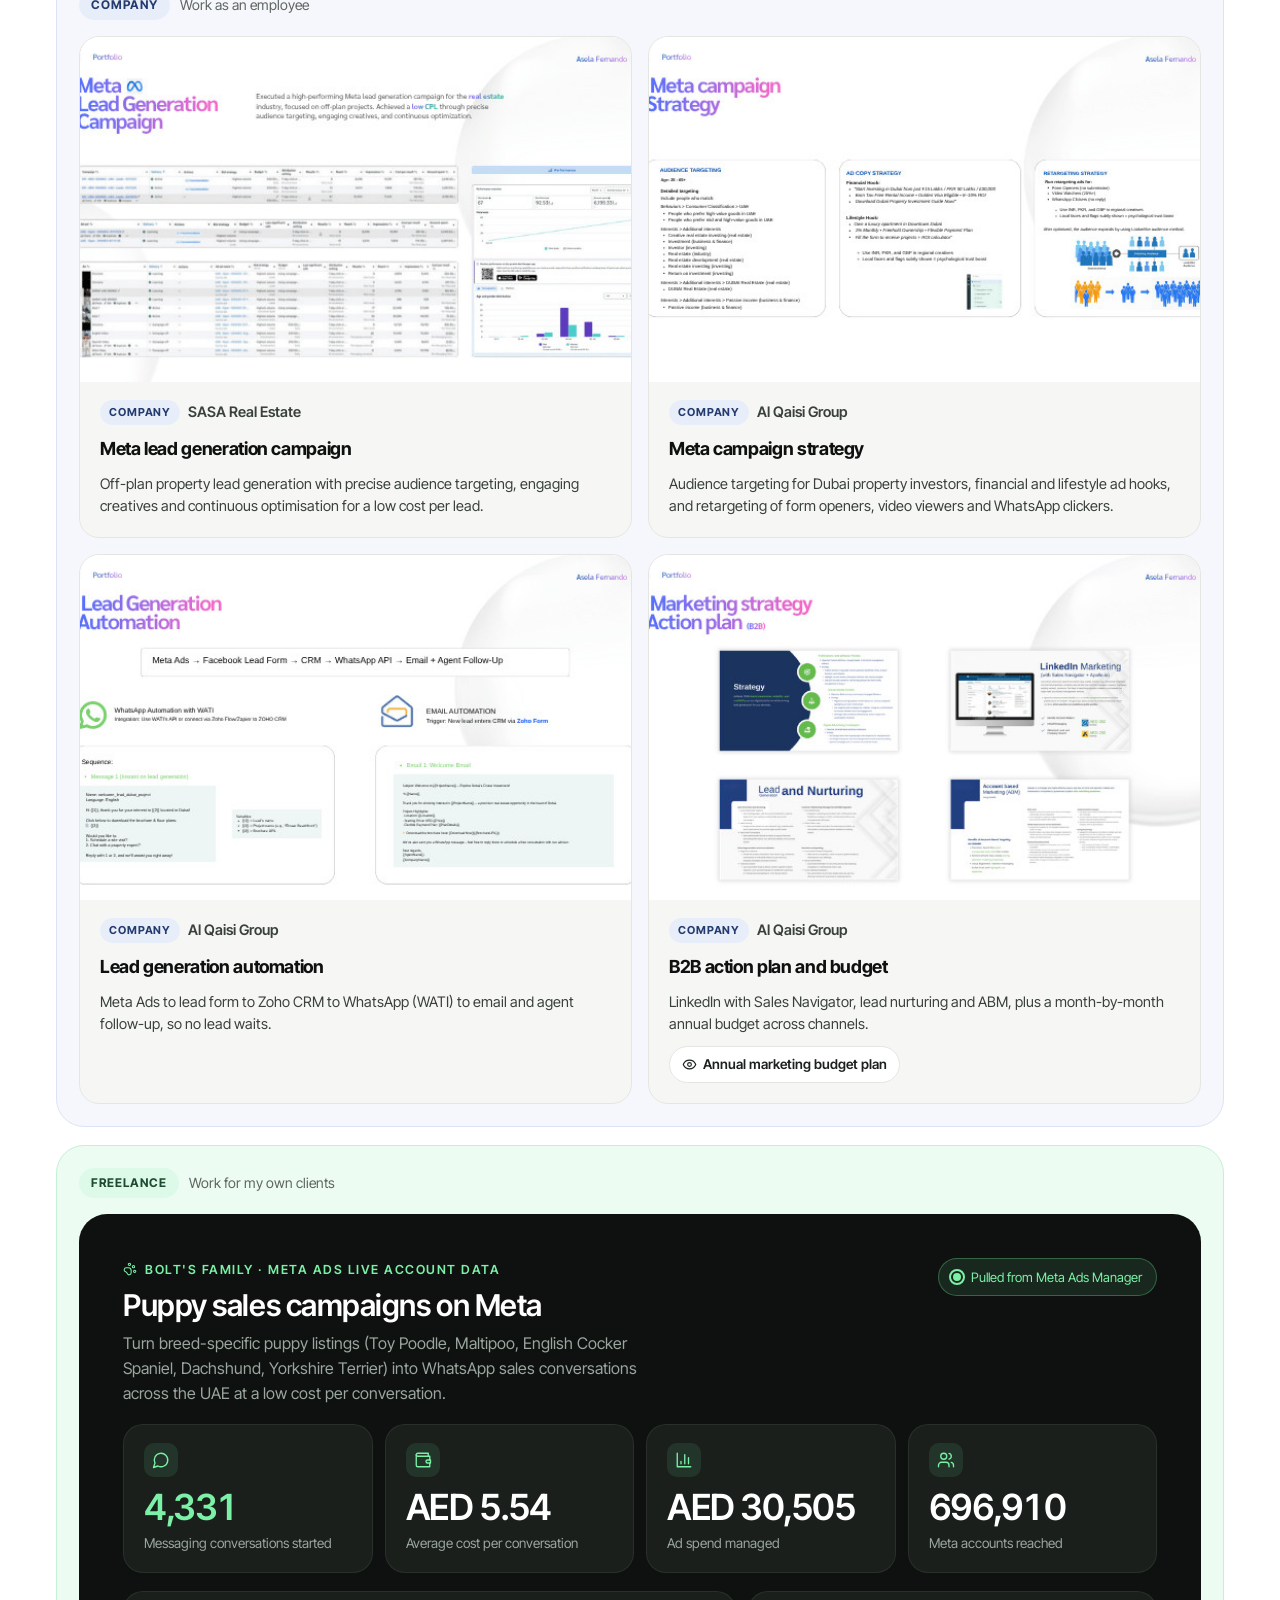
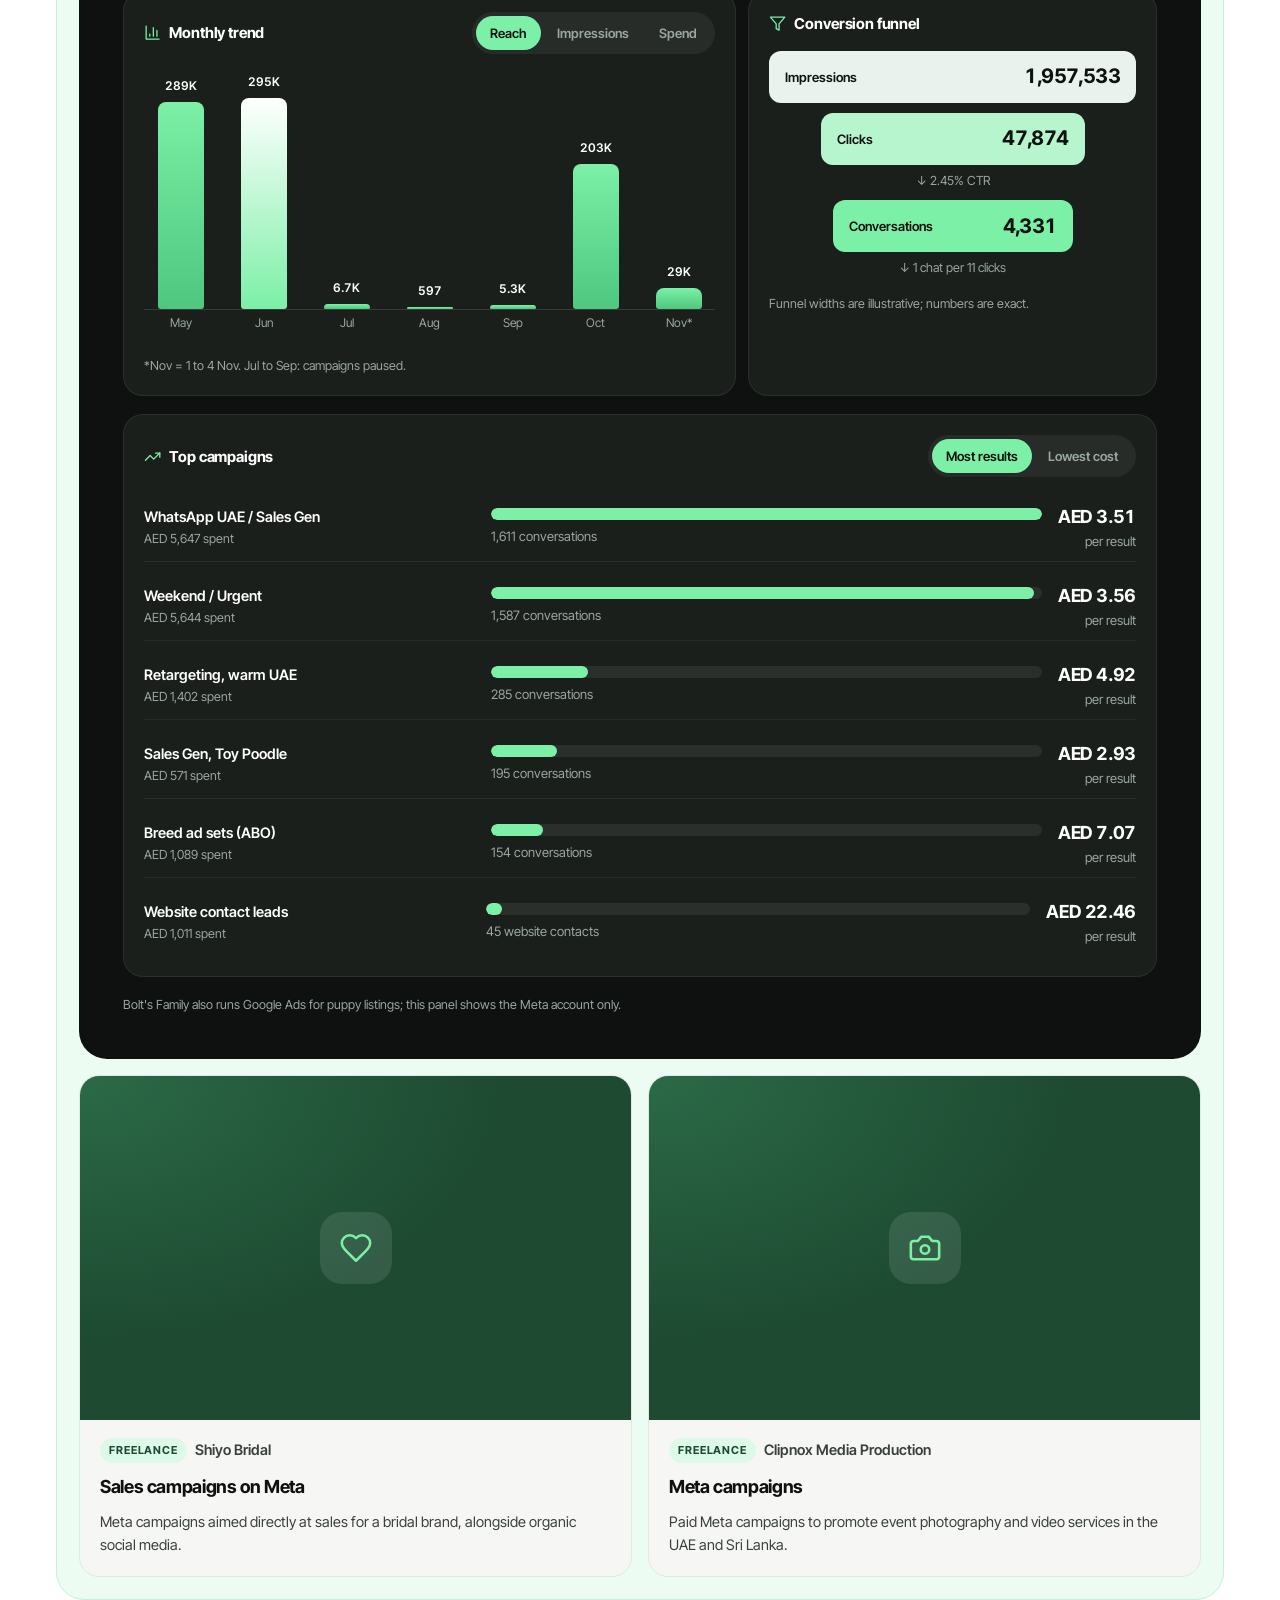
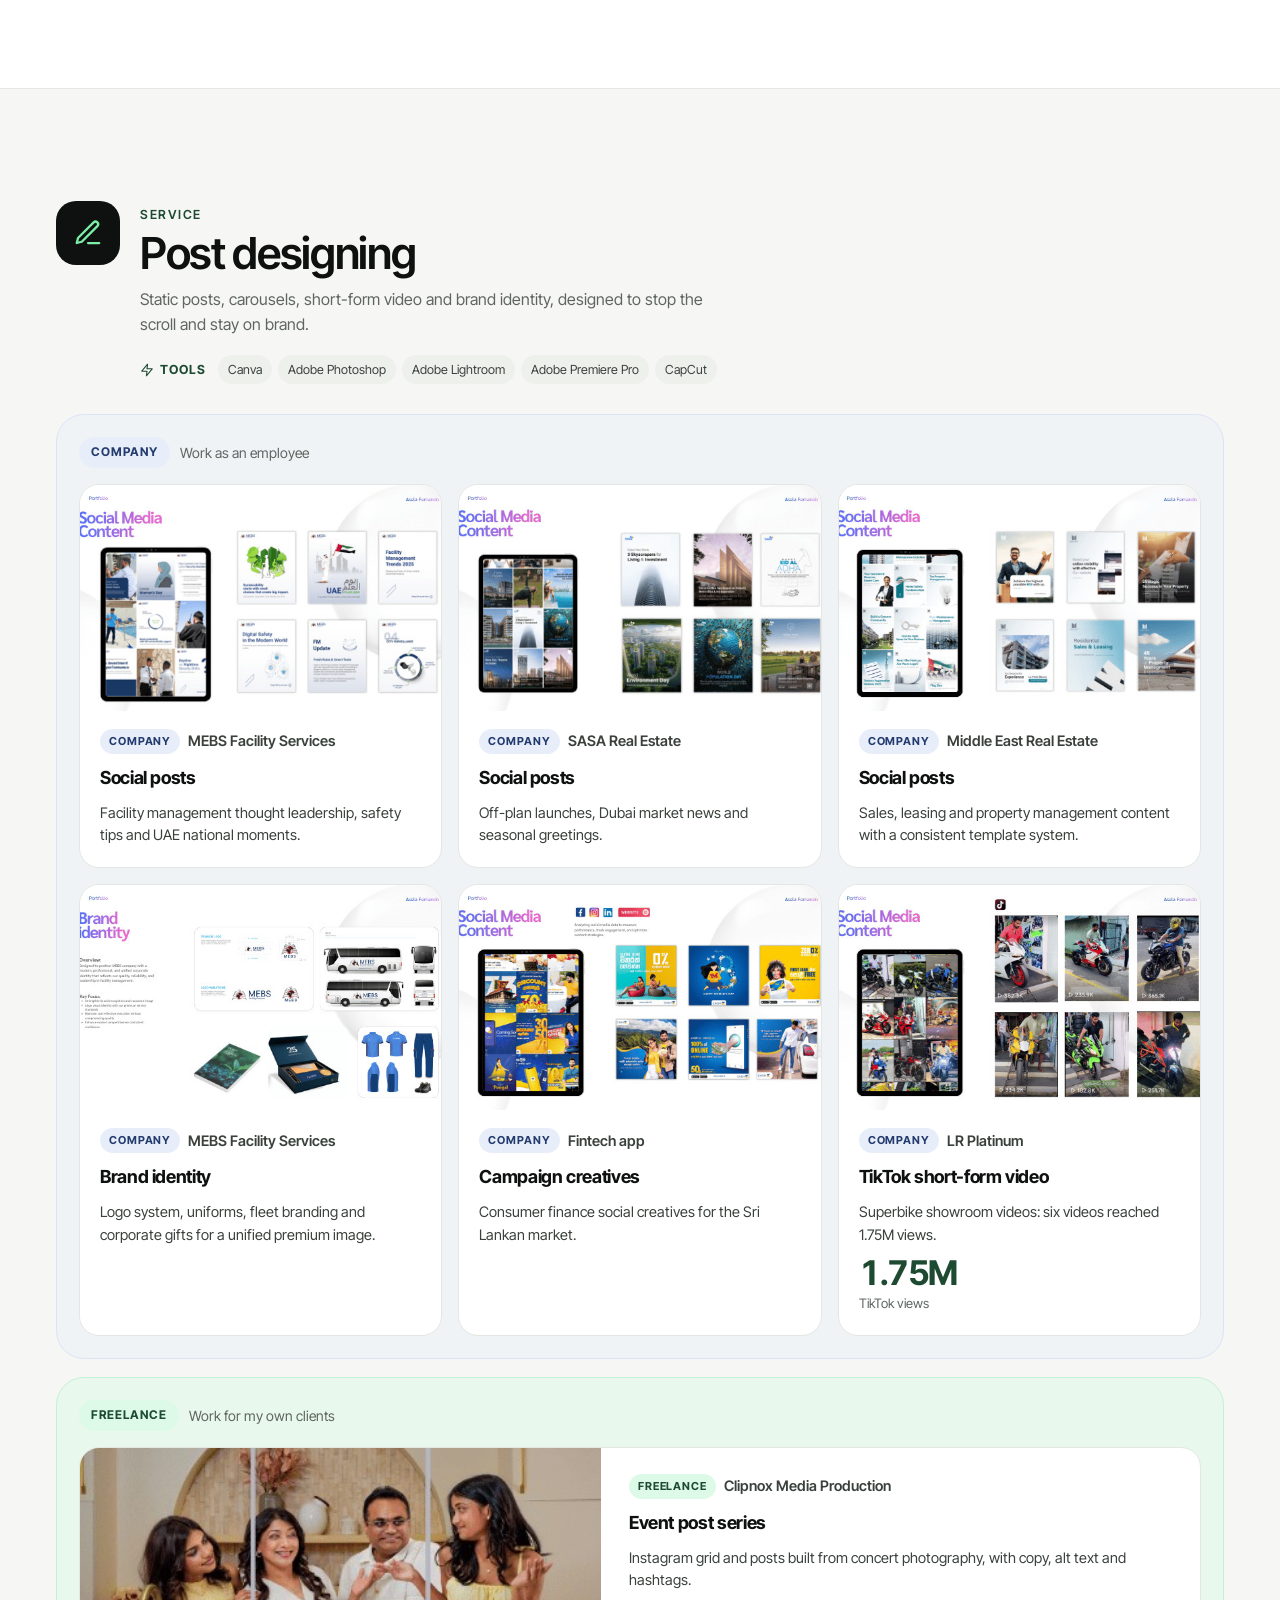
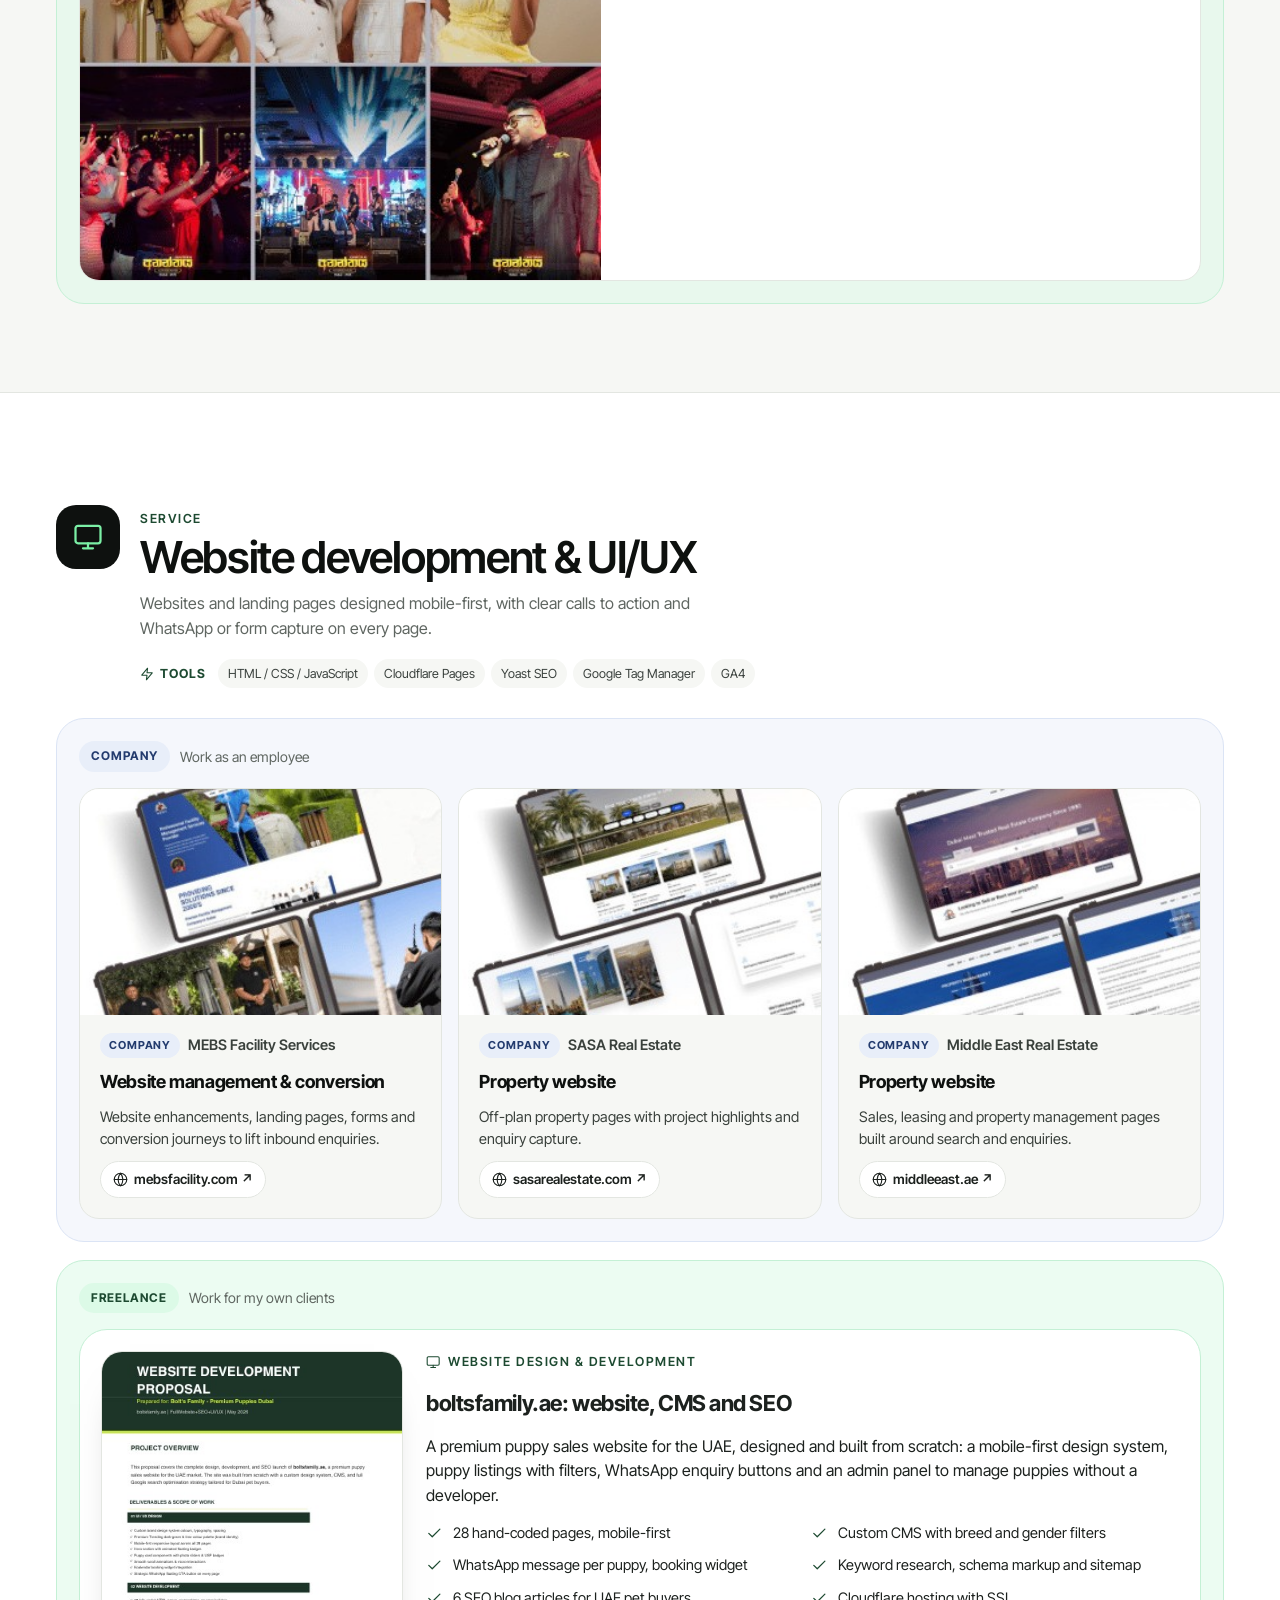
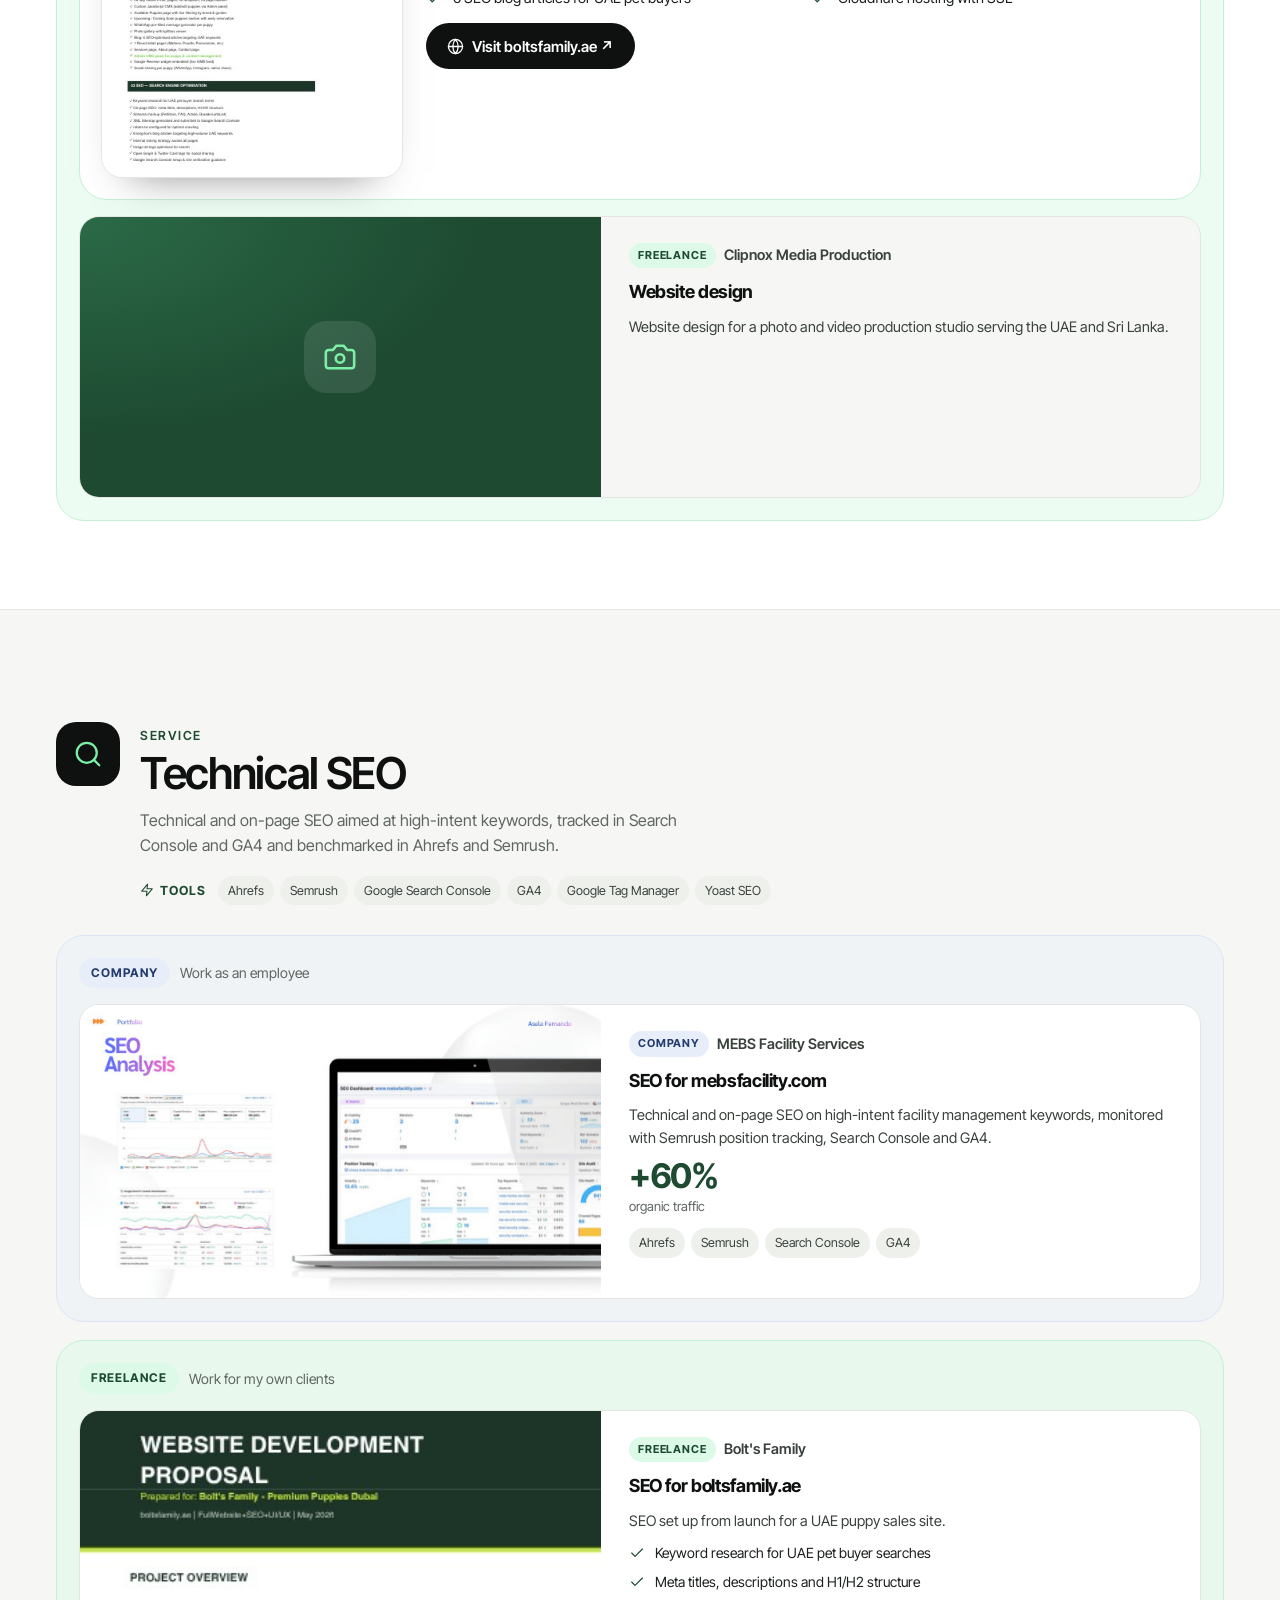
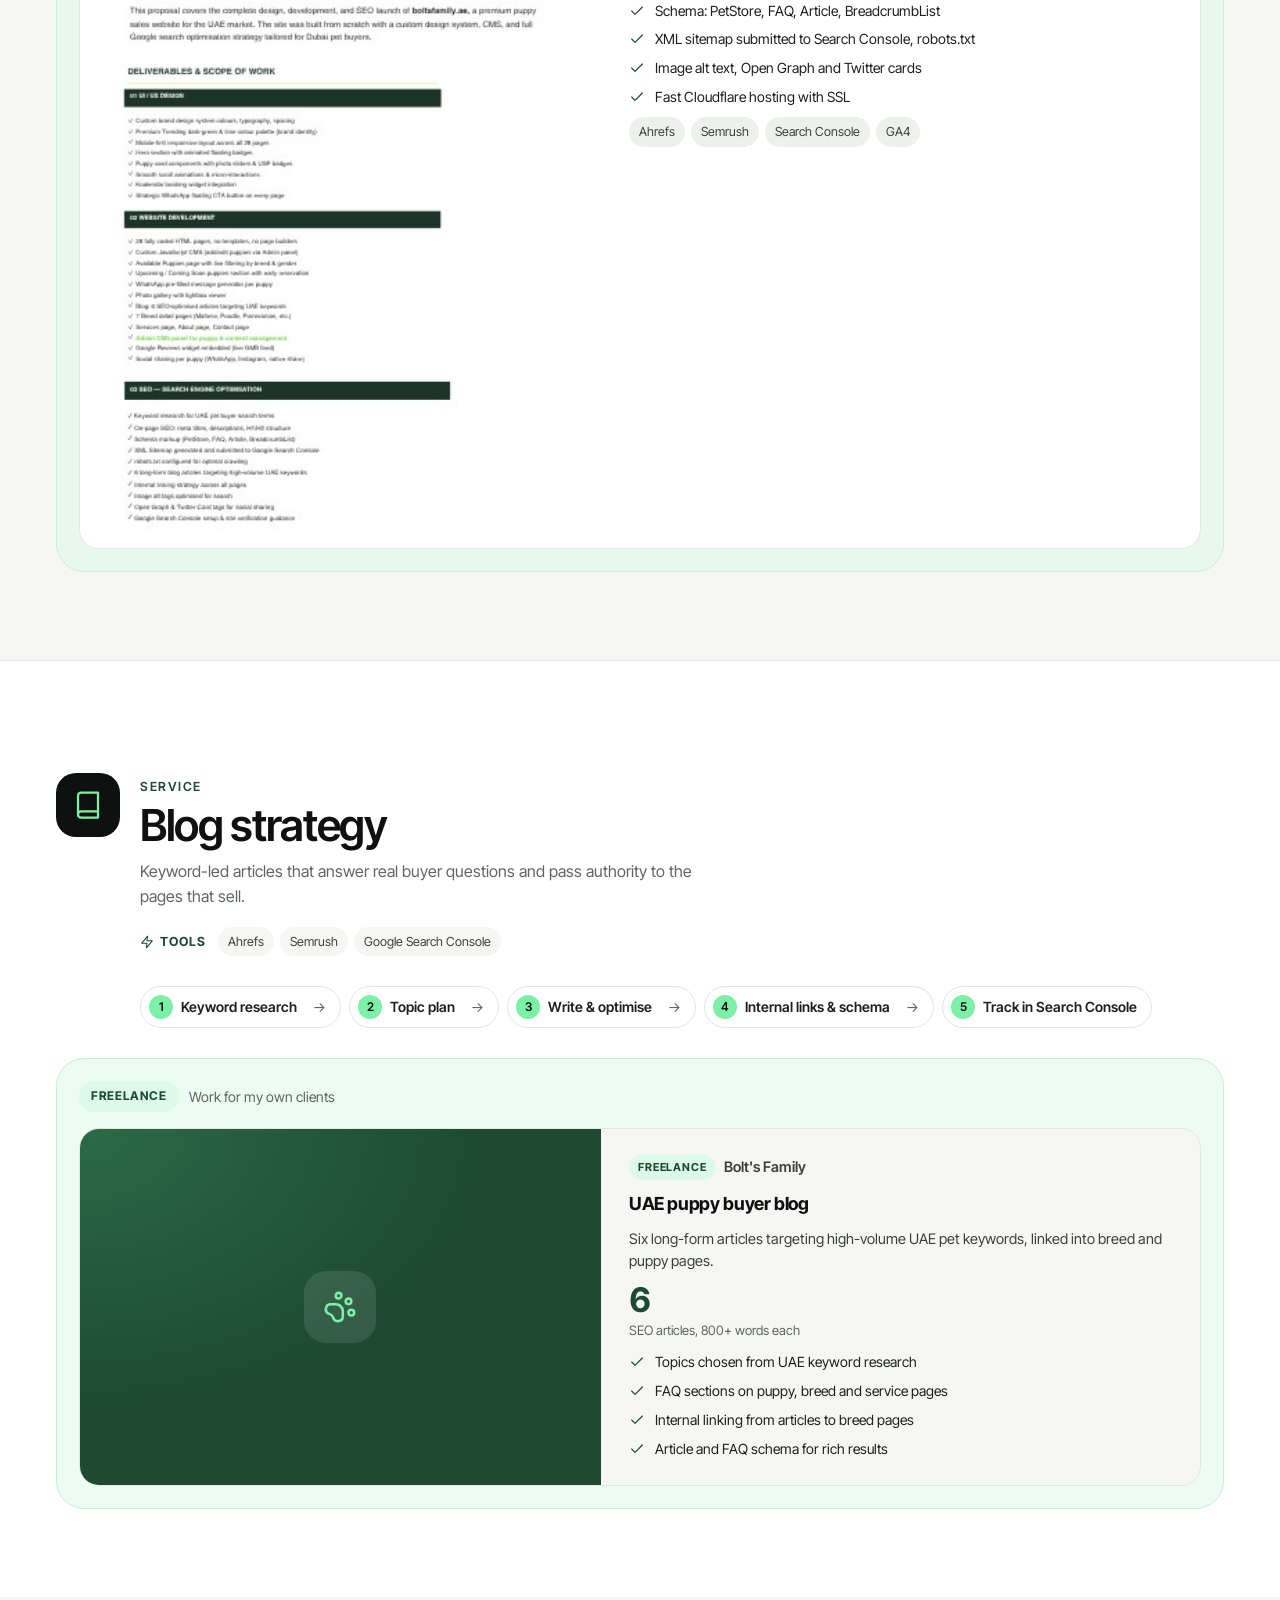
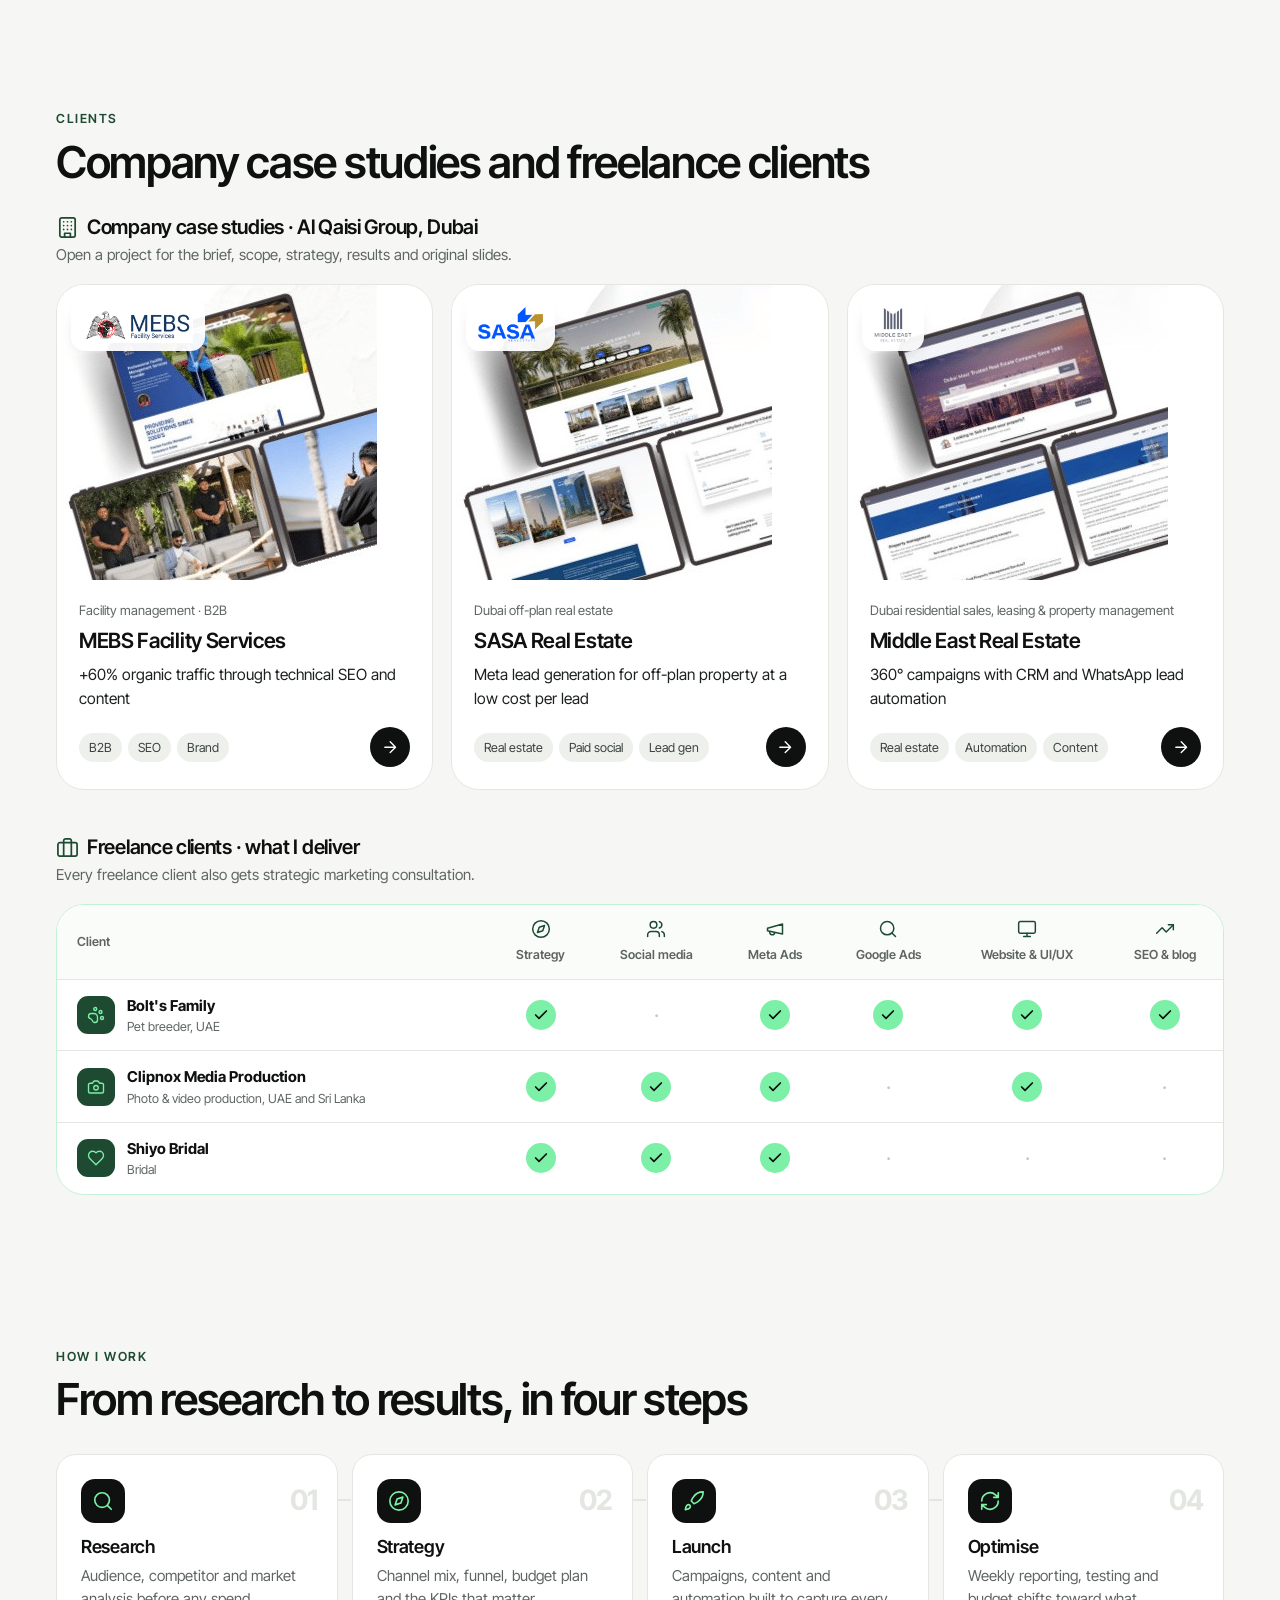
==== commit ed6f8bff: "Organise portfolio by service Six service sections (social media management, advertising, post desig" ====
--- a/index.html
+++ b/index.html
@@ -17,8 +17,8 @@
     <div class="wrap nav-inner">
       <a class="brand" href="#top"><span class="dot" aria-hidden="true"></span><span data-bind="name">Asela Fernando</span></a>
       <nav class="nav-links" id="navLinks" aria-label="Sections">
-        <a href="#company"><span data-icon="building"></span>Company work</a>
-        <a href="#freelance"><span data-icon="briefcase"></span>Freelance</a>
+        <a href="#services"><span data-icon="layers"></span>Services</a>
+        <a href="#clients"><span data-icon="building"></span>Clients</a>
         <a href="#experience"><span data-icon="calendar"></span>Experience</a>
         <a href="#skills"><span data-icon="sparkles"></span>Skills</a>
       </nav>
@@ -39,8 +39,8 @@
           <h1 class="hero-title" id="heroHeadline"></h1>
           <p class="hero-intro" id="heroIntro"></p>
           <div class="hero-ctas">
-            <a class="btn btn-mint" href="#company"><span data-icon="building"></span>Company work</a>
-            <a class="btn btn-ghost" href="#freelance"><span data-icon="briefcase"></span>Freelance work</a>
+            <a class="btn btn-mint" href="#services"><span data-icon="layers"></span>See my services</a>
+            <a class="btn btn-ghost" href="#clients"><span data-icon="building"></span>Clients &amp; case studies</a>
           </div>
           <ul class="hero-facts" id="heroFacts"></ul>
         </div>
@@ -76,100 +76,86 @@
       <div class="kpi-grid" id="kpis"></div>
     </section>
 
-    <!-- ================= COMPANY WORK ================= -->
-    <section class="section" id="company" aria-labelledby="companyTitle">
-      <div class="wrap">
-        <div class="part-head">
-          <span class="part-icon" data-icon="building"></span>
+    <!-- ================= SERVICES ================= -->
+    <section class="wrap section" id="services" aria-labelledby="servicesTitle">
+      <div class="section-head split">
+        <div>
+          <p class="eyebrow">What I do</p>
+          <h2 id="servicesTitle">Six services, with proof for each</h2>
+        </div>
+        <div class="legend">
+          <span class="scope company">Company</span><span>Work done as an employee</span>
+          <span class="scope freelance">Freelance</span><span>Work for my own clients</span>
+        </div>
+      </div>
+      <div class="svc-index" id="svcIndex"></div>
+    </section>
+
+    <div id="serviceSections"></div>
+
+    <!-- ================= CLIENTS ================= -->
+    <section class="wrap section" id="clients" aria-labelledby="clientsTitle">
+      <div class="section-head">
+        <p class="eyebrow">Clients</p>
+        <h2 id="clientsTitle">Company case studies and freelance clients</h2>
+      </div>
+
+      <div class="sub-head" style="margin-top:0">
+        <h3><span data-icon="building"></span>Company case studies · Al Qaisi Group, Dubai</h3>
+        <p>Open a project for the brief, scope, strategy, results and original slides.</p>
+      </div>
+      <div class="case-grid" id="caseGrid"></div>
+
+      <div class="sub-head">
+        <h3><span data-icon="briefcase"></span>Freelance clients · what I deliver</h3>
+        <p>Every freelance client also gets strategic marketing consultation.</p>
+      </div>
+      <div class="matrix-wrap"><table class="matrix" id="serviceMatrix"></table></div>
+    </section>
+
+    <!-- Embedded freelance blocks, placed into their service sections by main.js -->
+    <template id="tplBoltsWebsite">
+      <div class="web-project" id="boltsWeb"></div>
+    </template>
+    <template id="tplBoltsDashboard">
+      <div class="dash">
+        <div class="dash-head">
           <div>
-            <p class="eyebrow">Part 1 · In-house roles</p>
-            <h2 id="companyTitle">Company work</h2>
-            <p class="section-lede">Marketing I lead as an employee: Al Qaisi Group in Dubai since 2023, and earlier roles in Sri Lanka.</p>
-          </div>
-        </div>
-
-        <div class="sub-head">
-          <h3><span data-icon="layers"></span>Case studies · Al Qaisi Group, Dubai</h3>
-          <p>Open a project for the brief, approach, results and original slides.</p>
-        </div>
-        <div class="case-grid" id="caseGrid"></div>
-
-        <div class="sub-head">
-          <h3><span data-icon="video"></span>Earlier role · <span id="earlierCompany"></span></h3>
-        </div>
-        <div class="story" id="story"></div>
-
-        <div class="sub-head split">
-          <div>
-            <h3><span data-icon="compass"></span>Strategy and content samples</h3>
-            <p>Plans, automation and content produced in company roles.</p>
-          </div>
-          <div class="chips-filter" id="filters" role="tablist" aria-label="Filter samples"></div>
-        </div>
-        <div class="sample-grid" id="sampleGrid"></div>
-      </div>
-    </section>
-
-    <!-- ================= FREELANCE ================= -->
-    <section class="section band" id="freelance" aria-labelledby="freelanceTitle">
-      <div class="wrap">
-        <div class="part-head">
-          <span class="part-icon mint" data-icon="briefcase"></span>
-          <div>
-            <p class="eyebrow">Part 2 · Independent clients</p>
-            <h2 id="freelanceTitle">Freelance work</h2>
-            <p class="section-lede">Projects I deliver directly for clients, outside my employment.</p>
-          </div>
-        </div>
-
-        <!-- Bolt's Family -->
-        <article class="client" id="bolts-family">
-          <header class="client-head" id="boltsHead"></header>
-
-          <div class="web-project" id="boltsWeb"></div>
-
-          <div class="dash">
-            <div class="dash-head">
-              <div>
-                <p class="eyebrow on-dark"><span data-icon="megaphone"></span>Meta Ads · live account data</p>
-                <h3 class="dash-title">Paid social performance</h3>
-                <p class="dash-sub" id="dashSub"></p>
-              </div>
-              <span class="badge-live"><span class="pulse" aria-hidden="true"></span>Pulled from Meta Ads Manager</span>
+            <p class="eyebrow on-dark"><span data-icon="paw"></span>Bolt's Family · Meta Ads live account data</p>
+            <h3 class="dash-title">Puppy sales campaigns on Meta</h3>
+            <p class="dash-sub" id="dashSub"></p>
+          </div>
+          <span class="badge-live"><span class="pulse" aria-hidden="true"></span>Pulled from Meta Ads Manager</span>
+        </div>
+        <div class="dash-kpis" id="dashKpis"></div>
+        <div class="dash-grid">
+          <div class="panel">
+            <div class="panel-head">
+              <h4><span data-icon="bar"></span>Monthly trend</h4>
+              <div class="seg" role="tablist" aria-label="Chart metric" id="metricTabs"></div>
             </div>
-            <div class="dash-kpis" id="dashKpis"></div>
-            <div class="dash-grid">
-              <div class="panel">
-                <div class="panel-head">
-                  <h4><span data-icon="bar"></span>Monthly trend</h4>
-                  <div class="seg" role="tablist" aria-label="Chart metric" id="metricTabs"></div>
-                </div>
-                <div class="bars" id="bars" role="img"></div>
-                <p class="panel-note" id="barsNote"></p>
-              </div>
-              <div class="panel">
-                <div class="panel-head"><h4><span data-icon="filter"></span>Conversion funnel</h4></div>
-                <div class="funnel" id="funnel"></div>
-                <p class="panel-note">Funnel widths are illustrative; numbers are exact.</p>
-              </div>
+            <div class="bars" id="bars" role="img"></div>
+            <p class="panel-note" id="barsNote"></p>
+          </div>
+          <div class="panel">
+            <div class="panel-head"><h4><span data-icon="filter"></span>Conversion funnel</h4></div>
+            <div class="funnel" id="funnel"></div>
+            <p class="panel-note">Funnel widths are illustrative; numbers are exact.</p>
+          </div>
+        </div>
+        <div class="panel">
+          <div class="panel-head">
+            <h4><span data-icon="trending"></span>Top campaigns</h4>
+            <div class="seg" role="tablist" aria-label="Sort campaigns" id="sortTabs">
+              <button type="button" role="tab" aria-selected="true" data-sort="n">Most results</button>
+              <button type="button" role="tab" aria-selected="false" data-sort="cpr">Lowest cost</button>
             </div>
-            <div class="panel">
-              <div class="panel-head">
-                <h4><span data-icon="trending"></span>Top campaigns</h4>
-                <div class="seg" role="tablist" aria-label="Sort campaigns" id="sortTabs">
-                  <button type="button" role="tab" aria-selected="true" data-sort="n">Most results</button>
-                  <button type="button" role="tab" aria-selected="false" data-sort="cpr">Lowest cost</button>
-                </div>
-              </div>
-              <div class="camps" id="camps"></div>
-            </div>
-          </div>
-        </article>
-
-        <!-- Other freelance clients -->
-        <div class="client-row" id="otherClients"></div>
-      </div>
-    </section>
+          </div>
+          <div class="camps" id="camps"></div>
+        </div>
+        <p class="panel-note">Bolt's Family also runs Google Ads for puppy listings; this panel shows the Meta account only.</p>
+      </div>
+    </template>
 
     <!-- Process -->
     <section class="wrap section" id="process" aria-labelledby="processTitle">
--- a/assets/css/style.css
+++ b/assets/css/style.css
@@ -569,3 +569,106 @@
 .pill-link .ico { width: 15px; height: 15px; }
 .btn .ico { width: 17px; height: 17px; }
 @media (max-width: 860px) { .nav .nav-cta { display: none; } }
+
+/* Freelance services matrix */
+.matrix-wrap { overflow-x: auto; background: var(--surface); border: 1px solid #c4f0d5; border-radius: var(--radius-xl); margin-bottom: 40px; }
+.matrix { width: 100%; border-collapse: collapse; min-width: 760px; }
+.matrix th, .matrix td { padding: 14px 12px; border-bottom: 1px solid var(--line); text-align: center; vertical-align: middle; }
+.matrix tbody tr:last-child th, .matrix tbody tr:last-child td { border-bottom: 0; }
+.matrix thead th { font-size: 12.5px; font-weight: 600; color: var(--muted); background: #fafcfa; }
+.matrix thead th:first-child, .matrix tbody th { text-align: left; padding-left: 20px; }
+.m-col { display: inline-flex; flex-direction: column; align-items: center; gap: 6px; }
+.m-col .ico { width: 20px; height: 20px; color: var(--forest); }
+.m-client { display: flex; align-items: center; gap: 12px; text-decoration: none; }
+.m-client .mono { width: 38px; height: 38px; border-radius: 11px; }
+.m-client .mono .ico { width: 18px; height: 18px; }
+.m-client b { display: block; font-size: 15px; color: var(--ink); }
+.m-client small { display: block; font-size: 12.5px; color: var(--muted); font-weight: 400; }
+.matrix tbody tr { transition: background .2s; }
+.matrix tbody tr:hover { background: #f4fdf7; }
+.m-yes { width: 30px; height: 30px; border-radius: 50%; display: inline-grid; place-items: center; background: var(--mint); color: var(--ink); }
+.m-yes .ico { width: 16px; height: 16px; stroke-width: 2.6; }
+.m-no { color: #c3c8c4; font-size: 22px; }
+.client-summary { font-size: 15.5px; color: var(--text); max-width: 62ch; }
+.client-head > div:nth-child(2) { flex: 1; min-width: 220px; }
+.matrix-wrap { position: relative; }
+
+/* =================== Service sections =================== */
+.legend { display: grid; grid-template-columns: auto auto; gap: 8px 10px; align-items: center; font-size: 13.5px; color: var(--muted); }
+.svc-index { display: grid; grid-template-columns: repeat(3, minmax(0, 1fr)); gap: 14px; }
+.svc-tile { text-decoration: none; background: var(--surface); border: 1px solid var(--line); border-radius: var(--radius-lg); padding: 22px; display: grid; gap: 8px; align-content: start; transition: transform .25s var(--ease), box-shadow .25s, border-color .25s; }
+.svc-tile:hover { transform: translateY(-4px); box-shadow: var(--shadow); border-color: var(--mint); }
+.svc-tile h3 { font-size: 19px; }
+.svc-tile p { color: var(--muted); font-size: 14.5px; }
+.svc-ic { width: 46px; height: 46px; border-radius: 14px; display: grid; place-items: center; background: var(--ink); color: var(--mint); margin-bottom: 4px; transition: background .25s, color .25s; }
+.svc-tile:hover .svc-ic { background: var(--mint); color: var(--ink); }
+.svc-ic .ico { width: 22px; height: 22px; }
+.svc-count { display: flex; flex-wrap: wrap; gap: 6px; margin-top: 4px; }
+
+.svc { padding-bottom: clamp(48px, 7vw, 88px); border-top: 1px solid var(--line); }
+.svc:nth-child(even) { background: var(--surface); }
+.svc:nth-child(even) .item, .svc:nth-child(even) .tool-row .tag { background: var(--bg); }
+.svc-head { display: flex; gap: 20px; align-items: flex-start; margin-bottom: 18px; }
+.svc-head h2 { margin-top: 4px; }
+.svc-head .section-lede { margin-top: 10px; max-width: 64ch; font-size: 16px; }
+.tool-row { display: flex; flex-wrap: wrap; gap: 6px; align-items: center; margin-bottom: 30px; padding-left: 84px; }
+.tool-label { display: inline-flex; align-items: center; gap: 6px; font-size: 12.5px; font-weight: 700; letter-spacing: .08em; text-transform: uppercase; color: var(--forest); margin-right: 6px; }
+.tool-label .ico { width: 14px; height: 14px; }
+.mini-steps { list-style: none; margin: 0 0 30px; padding: 0 0 0 84px; display: flex; flex-wrap: wrap; gap: 8px; counter-reset: ms; }
+.mini-steps li { counter-increment: ms; display: inline-flex; align-items: center; gap: 8px; padding: 8px 14px 8px 8px; border-radius: 999px; background: var(--surface); border: 1px solid var(--line); font-size: 14px; font-weight: 600; }
+.mini-steps li::before { content: counter(ms); width: 24px; height: 24px; border-radius: 50%; display: grid; place-items: center; background: var(--mint); color: var(--ink); font-size: 12px; }
+.mini-steps li:not(:last-child)::after { content: "→"; margin-left: 8px; color: var(--muted); font-weight: 400; }
+
+.scope-group { border-radius: var(--radius-xl); padding: 22px; margin-top: 18px; }
+.scope-group.company { background: rgba(232, 238, 249, .45); border: 1px solid #dbe4f5; }
+.scope-group.freelance { background: rgba(220, 250, 231, .55); border: 1px solid #c4f0d5; }
+.scope-head { display: flex; align-items: center; gap: 10px; margin-bottom: 16px; font-size: 14px; color: var(--muted); }
+.scope-head .scope { font-size: 12px; padding: 6px 12px; }
+.item-grid { display: grid; grid-template-columns: repeat(3, minmax(0, 1fr)); gap: 16px; }
+.item { background: var(--surface); border: 1px solid var(--line); border-radius: var(--radius-lg); overflow: hidden; display: flex; flex-direction: column; min-width: 0; transition: transform .25s var(--ease), box-shadow .25s; }
+.item:hover { transform: translateY(-4px); box-shadow: var(--shadow); }
+.item-media { border-radius: 0; box-shadow: none; }
+.item-media img { aspect-ratio: 16 / 10; object-fit: cover; width: 100%; }
+.icon-media { aspect-ratio: 16 / 10; display: grid; place-items: center; background: radial-gradient(120% 120% at 0% 0%, #2b6a47, var(--forest) 65%); }
+.icon-media.company { background: radial-gradient(120% 120% at 0% 0%, #2c3c60, #172038 65%); }
+.icon-media .mono { width: 72px; height: 72px; border-radius: 22px; background: rgba(255,255,255,.1); color: var(--mint); }
+.icon-media .mono .ico { width: 34px; height: 34px; }
+.item-body { padding: 18px 20px 20px; display: grid; gap: 10px; align-content: start; }
+.item-client { display: flex; align-items: center; gap: 8px; flex-wrap: wrap; font-size: 13px; font-weight: 600; color: var(--muted); }
+.item-body h4 { margin: 0; font-size: 18px; letter-spacing: -0.02em; color: var(--ink); }
+.item-body > p { font-size: 14.5px; color: #3a413c; }
+.item-stat b { display: block; font-size: 34px; letter-spacing: -0.04em; line-height: 1; color: var(--forest); font-variant-numeric: tabular-nums; }
+.item-stat span { font-size: 13px; color: var(--muted); }
+.feature-list.one { grid-template-columns: 1fr; gap: 7px; }
+.feature-list.one li { font-size: 14px; }
+.item-embed { grid-column: 1 / -1; display: grid; gap: 16px; min-width: 0; }
+.item-embed .web-project { border-color: #c4f0d5; }
+
+@media (max-width: 1080px) {
+  .svc-index, .item-grid { grid-template-columns: repeat(2, minmax(0, 1fr)); }
+}
+@media (max-width: 860px) {
+  .tool-row, .mini-steps { padding-left: 0; }
+  .svc-head .part-icon { width: 52px; height: 52px; border-radius: 16px; }
+  .legend { grid-template-columns: auto 1fr; }
+}
+@media (max-width: 560px) {
+  .svc-index, .item-grid { grid-template-columns: 1fr; }
+  .scope-group { padding: 14px; }
+  .svc-head { flex-direction: column; gap: 12px; }
+  .mini-steps li:not(:last-child)::after { display: none; }
+}
+/* Grid adapts to the number of cards in a group */
+.item-grid.n-2, .item-grid.n-4 { grid-template-columns: repeat(2, minmax(0, 1fr)); }
+.item-grid.n-1 { grid-template-columns: 1fr; }
+.item-grid.n-1 .item { display: grid; grid-template-columns: minmax(0, 1fr) minmax(0, 1.15fr); }
+.item-grid.n-1 .item-media, .item-grid.n-1 .item-media img { height: 100%; }
+.item-grid.n-1 .item-media img, .item-grid.n-1 .icon-media { aspect-ratio: auto; min-height: 280px; object-fit: cover; }
+.item-grid.n-1 .item-body { padding: 26px 28px; }
+@media (max-width: 860px) {
+  .item-grid.n-1 .item { grid-template-columns: 1fr; }
+  .item-grid.n-1 .item-media img, .item-grid.n-1 .icon-media { min-height: 0; aspect-ratio: 16 / 10; }
+}
+@media (max-width: 560px) {
+  .item-grid.n-2, .item-grid.n-4 { grid-template-columns: 1fr; }
+}
